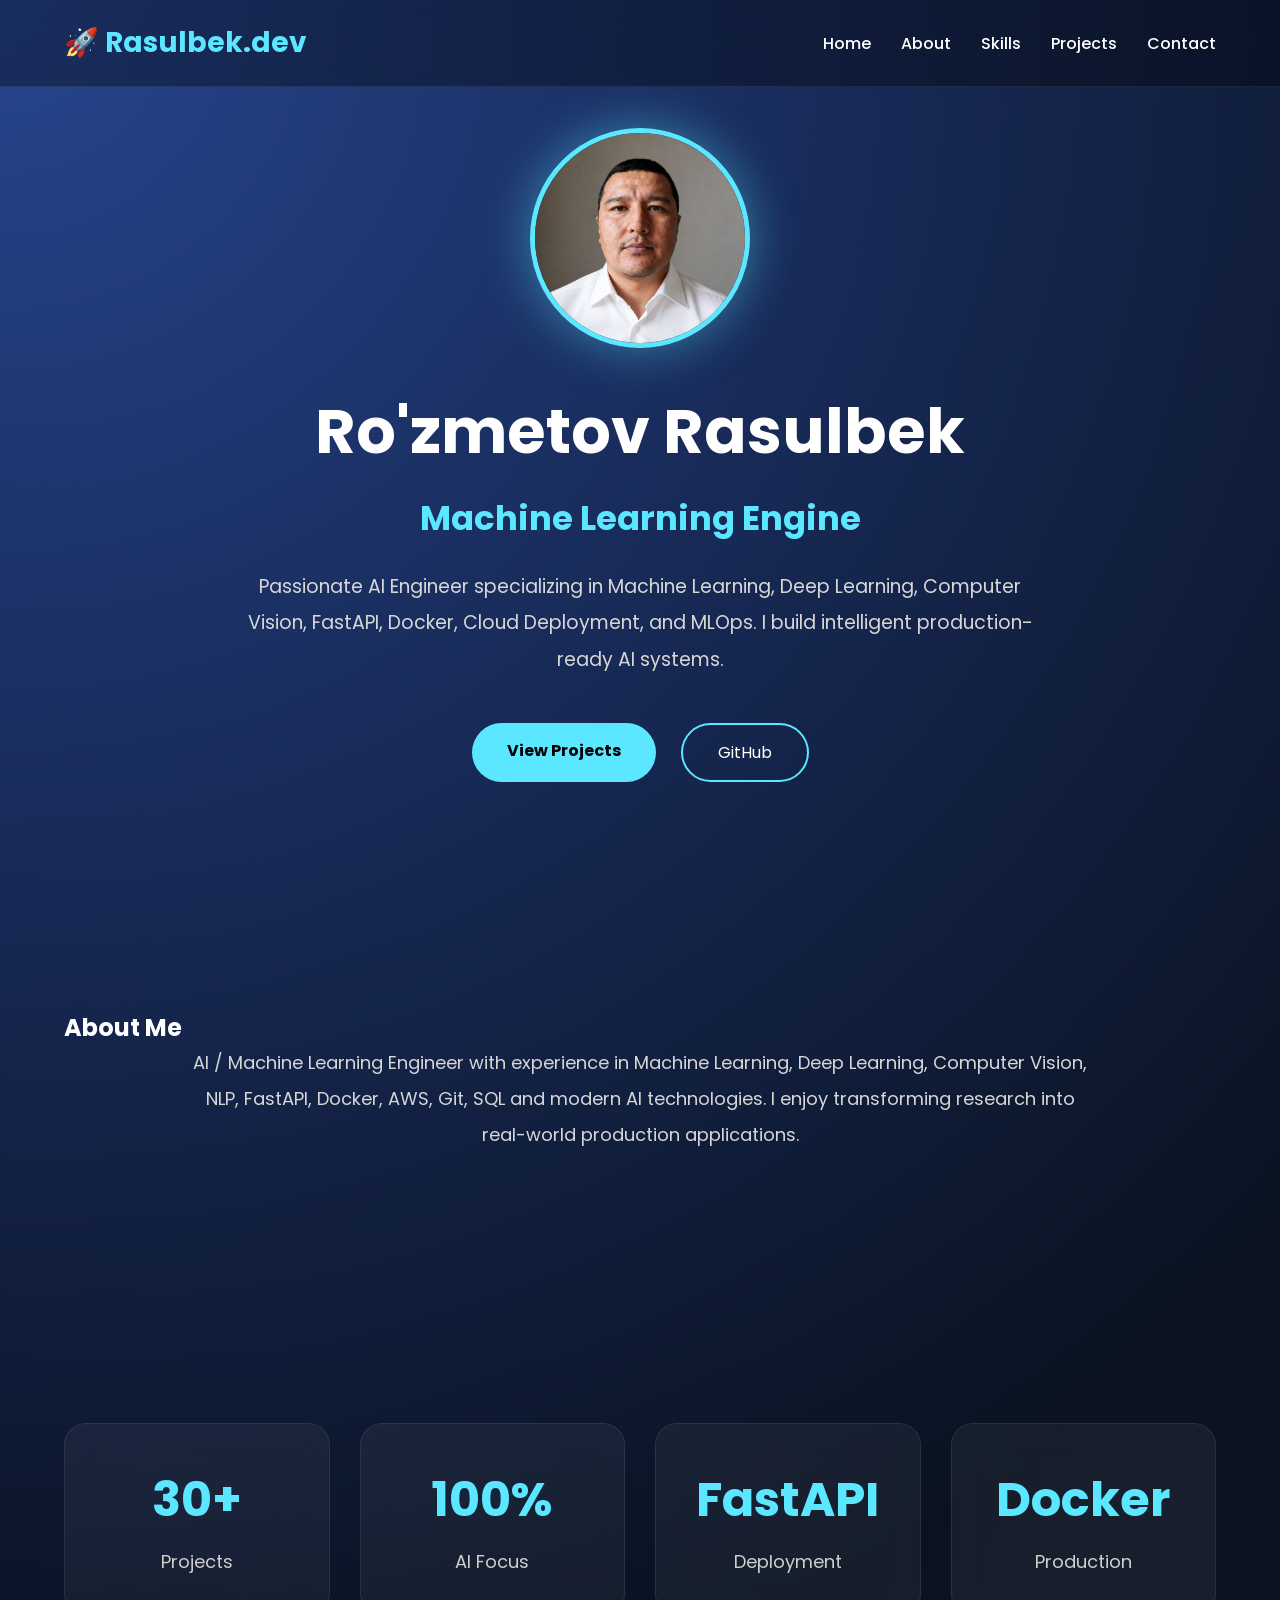
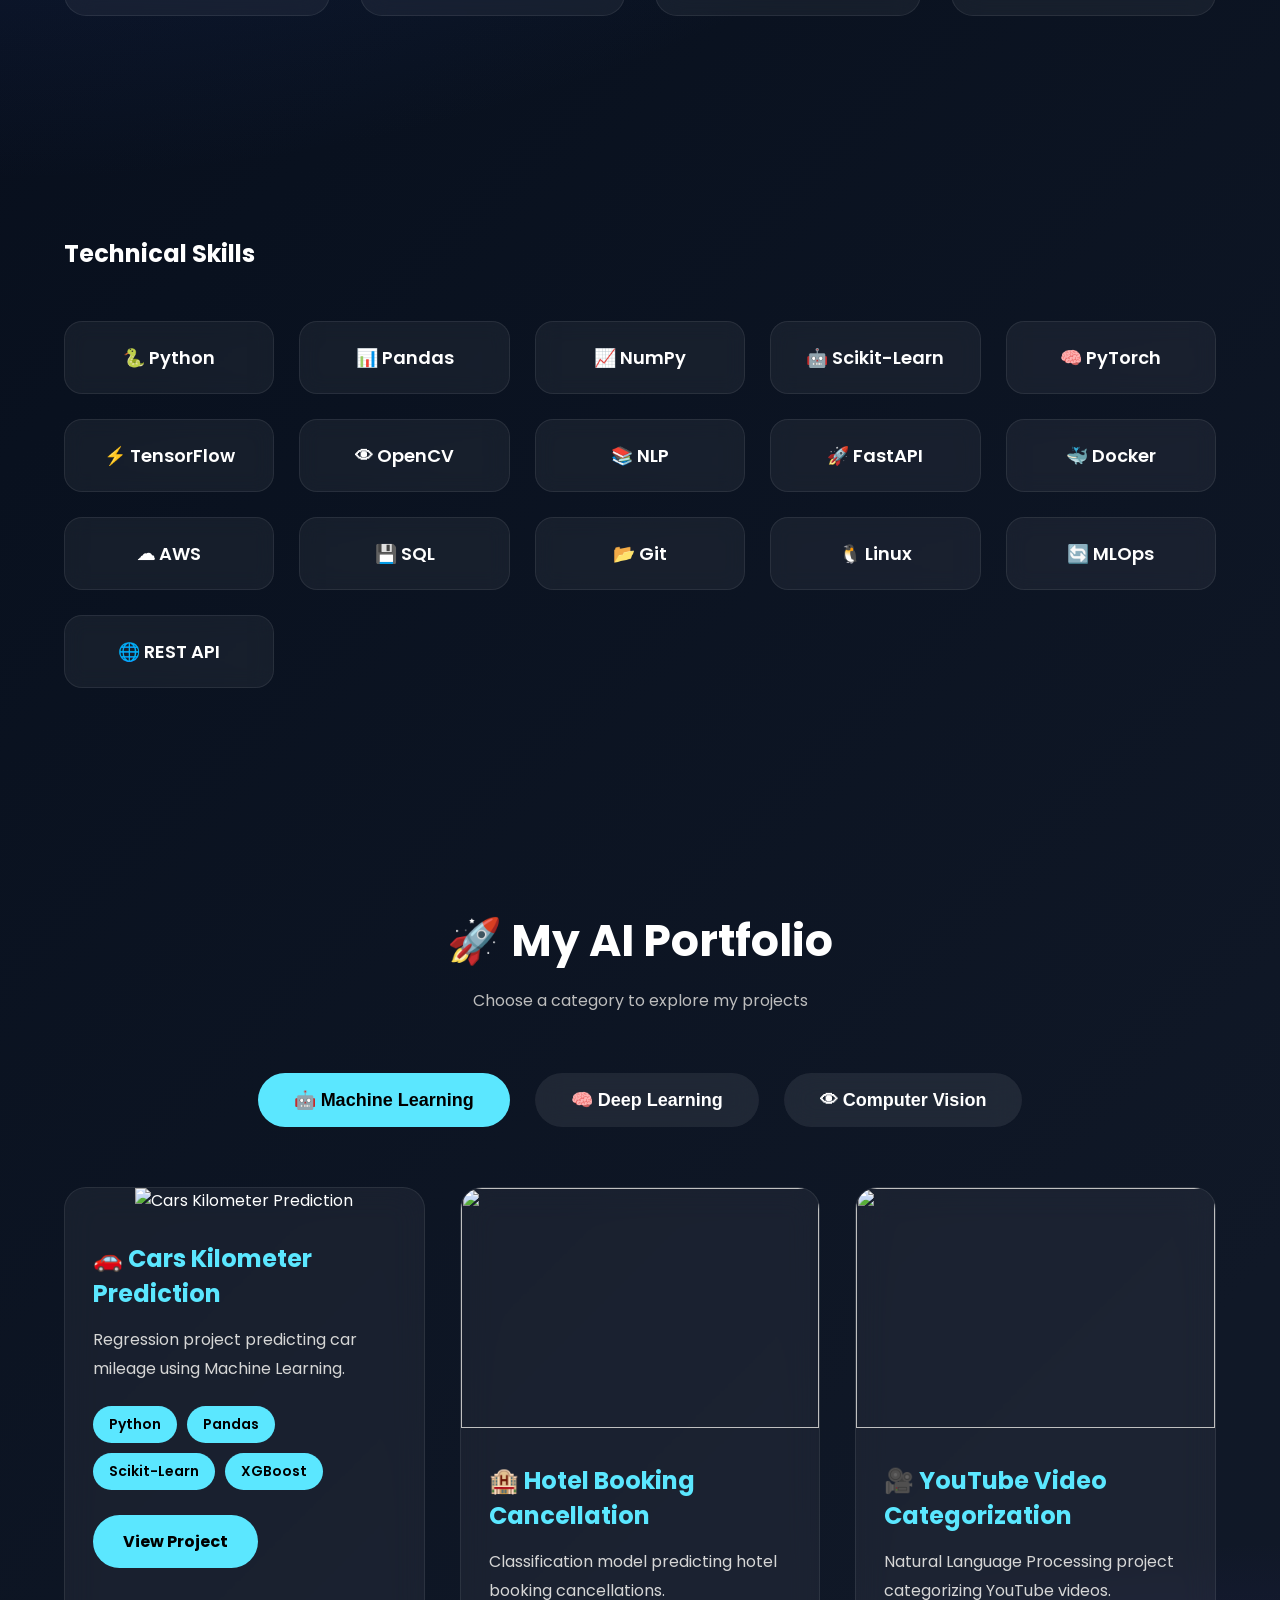
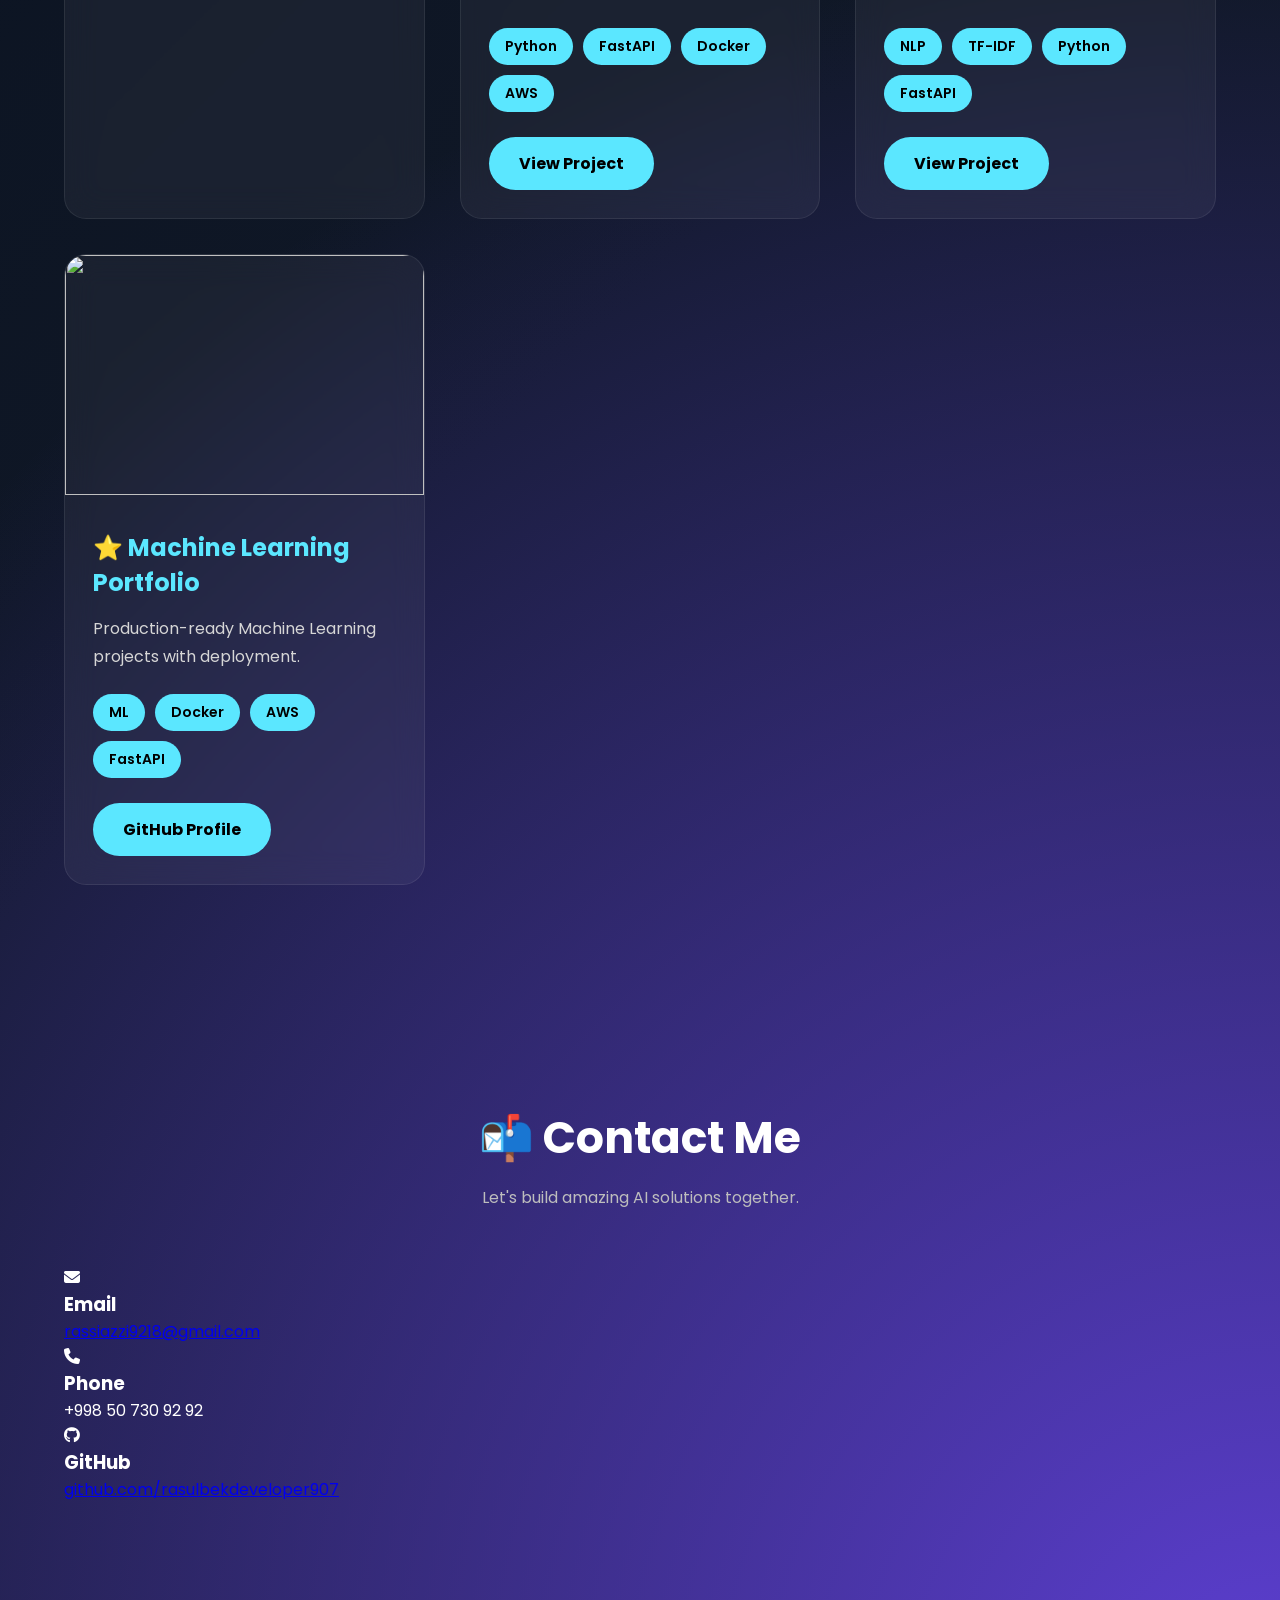
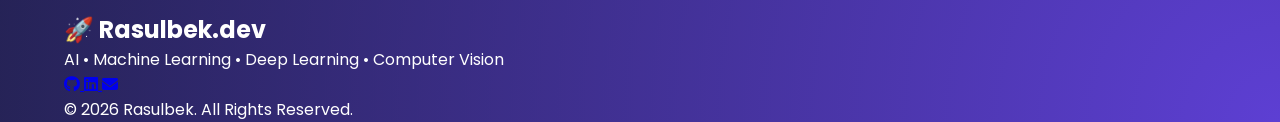
==== index.html @ 3312f729 "asdasd" ====
<!DOCTYPE html>
<html lang="en">

<head>

<meta charset="UTF-8">

<meta name="viewport"
content="width=device-width, initial-scale=1.0">

<title>Rasulbek | AI Engineer</title>

<link rel="stylesheet" href="style.css">

<link rel="preconnect"
href="https://fonts.googleapis.com">

<link rel="preconnect"
href="https://fonts.gstatic.com"
crossorigin>

<link href="https://fonts.googleapis.com/css2?family=Poppins:wght@300;400;500;600;700;800&display=swap"
rel="stylesheet">

<link rel="stylesheet"
href="https://cdnjs.cloudflare.com/ajax/libs/font-awesome/6.7.2/css/all.min.css">

</head>

<body>



<!-- ===========================
NAVBAR
=========================== -->

<header>

<div class="container nav-container">

<div class="logo">

🚀 Rasulbek.dev

</div>

<nav>

<a href="#home">Home</a>

<a href="#about">About</a>

<a href="#skills">Skills</a>

<a href="#projects">Projects</a>

<a href="#contact">Contact</a>

</nav>

</div>

</header>



<!-- ===========================
HERO
=========================== -->

<section id="home" class="hero">

<div class="container">

<img
src="assets/profile.jpg"
class="profile">

<h1>

Ro'zmetov Rasulbek

</h1>

<h2 class="typing">

Machine Learning Engineer

</h2>

<p class="hero-text">

Passionate AI Engineer specializing in

Machine Learning,

Deep Learning,

Computer Vision,

FastAPI,

Docker,

Cloud Deployment,

and MLOps.

I build intelligent production-ready AI systems.

</p>



<div class="hero-buttons">

<a
href="#projects"
class="btn">

View Projects

</a>

<a

target="_blank"

href="https://github.com/rasulbekdeveloper907"

class="btn-outline">

GitHub

</a>

</div>

</div>

</section>



<!-- ===========================
ABOUT
=========================== -->

<section
id="about">

<div class="container">

<h2>

About Me

</h2>

<p>

AI / Machine Learning Engineer with experience in
Machine Learning,
Deep Learning,
Computer Vision,
NLP,
FastAPI,
Docker,
AWS,
Git,
SQL
and modern AI technologies.

I enjoy transforming research into
real-world production applications.

</p>

</div>

</section>



<!-- ===========================
STATISTICS
=========================== -->

<section class="stats">

<div class="container stats-grid">

<div>

<h2>

30+

</h2>

<p>

Projects

</p>

</div>

<div>

<h2>

100%

</h2>

<p>

AI Focus

</p>

</div>

<div>

<h2>

FastAPI

</h2>

<p>

Deployment

</p>

</div>

<div>

<h2>

Docker

</h2>

<p>

Production

</p>

</div>

</div>

</section>



<!-- ===========================
SKILLS
=========================== -->

<section id="skills">

<div class="container">

<h2>

Technical Skills

</h2>

<div class="skills-grid">

<div>🐍 Python</div>

<div>📊 Pandas</div>

<div>📈 NumPy</div>

<div>🤖 Scikit-Learn</div>

<div>🧠 PyTorch</div>

<div>⚡ TensorFlow</div>

<div>👁 OpenCV</div>

<div>📚 NLP</div>

<div>🚀 FastAPI</div>

<div>🐳 Docker</div>

<div>☁ AWS</div>

<div>💾 SQL</div>

<div>📂 Git</div>

<div>🐧 Linux</div>

<div>🔄 MLOps</div>

<div>🌐 REST API</div>

</div>

</div>

</section>

<!-- ==========================================
PROJECTS
========================================== -->

<section id="projects">

<div class="container">

<h2 class="section-title">

🚀 My AI Portfolio

</h2>

<p class="section-subtitle">

Choose a category to explore my projects

</p>


<div class="project-tabs">

<button
class="tab-btn active"
onclick="showCategory('ml')">

🤖 Machine Learning

</button>


<button
class="tab-btn"
onclick="showCategory('dl')">

🧠 Deep Learning

</button>


<button
class="tab-btn"
onclick="showCategory('cv')">

👁 Computer Vision

</button>

</div>


<div id="ml" class="project-category active-category">

<div class="project-grid">

<div class="project-card">

<img
src="assets/cars_prediction.png"
alt="Cars Kilometer Prediction">

<div class="project-content">

<h3>

🚗 Cars Kilometer Prediction

</h3>

<p>

Regression project predicting car mileage
using Machine Learning.

</p>

<div class="stack">

<span>Python</span>

<span>Pandas</span>

<span>Scikit-Learn</span>

<span>XGBoost</span>

</div>

<a

target="_blank"

href="https://github.com/rasulbekdeveloper907/Cars-Kilometer-Prediction-"

class="project-btn">

View Project

</a>

</div>

</div>


<div class="project-card">

<img
src="assets/hotel_booking.png">

<div class="project-content">

<h3>

🏨 Hotel Booking Cancellation

</h3>

<p>

Classification model predicting hotel
booking cancellations.

</p>

<div class="stack">

<span>Python</span>

<span>FastAPI</span>

<span>Docker</span>

<span>AWS</span>

</div>

<a

target="_blank"

href="https://github.com/rasulbekdeveloper907/Hotel-Booking-Cancellation-Prediction"

class="project-btn">

View Project

</a>

</div>

</div>

<div class="project-card">

<img
src="assets/youtube_prediction.png">

<div class="project-content">

<h3>

🎥 YouTube Video Categorization

</h3>

<p>

Natural Language Processing project
categorizing YouTube videos.

</p>

<div class="stack">

<span>NLP</span>

<span>TF-IDF</span>

<span>Python</span>

<span>FastAPI</span>

</div>

<a

target="_blank"

href="https://github.com/rasulbekdeveloper907/Yo_Tu_VidCat_Pred"

class="project-btn">

View Project

</a>

</div>

</div>

<div class="project-card">

<img
src="assets/ml_portfolio.png">

<div class="project-content">

<h3>

⭐ Machine Learning Portfolio

</h3>

<p>

Production-ready Machine Learning
projects with deployment.

</p>

<div class="stack">

<span>ML</span>

<span>Docker</span>

<span>AWS</span>

<span>FastAPI</span>

</div>

<a

target="_blank"

href="https://github.com/rasulbekdeveloper907"

class="project-btn">

GitHub Profile

</a>

</div>

</div>

</div>

</div>


<!-- ==========================================
DEEP LEARNING
========================================== -->

<div id="dl" class="project-category">

<div class="project-grid">

<div class="project-card">

<img
src="assets/dl_video.png"
alt="DL Video">

<div class="project-content">

<h3>

🎬 Deep Learning Video Project

</h3>

<p>

Video classification and understanding
using Deep Learning.

</p>

<div class="stack">

<span>Python</span>

<span>PyTorch</span>

<span>OpenCV</span>

<span>CNN</span>

</div>

<a

target="_blank"

href="https://github.com/rasulbekdeveloper907/DL_Video_Project"

class="project-btn">

View Project

</a>

</div>

</div>



<div class="project-card">

<img
src="assets/dl_image.png"
alt="DL Image">

<div class="project-content">

<h3>

🖼️ Deep Learning Image Project

</h3>

<p>

Image Classification using CNN,
Transfer Learning and PyTorch.

</p>

<div class="stack">

<span>TensorFlow</span>

<span>PyTorch</span>

<span>CNN</span>

<span>Transfer Learning</span>

</div>

<a

target="_blank"

href="https://github.com/rasulbekdeveloper907/DL_Image_Project"

class="project-btn">

View Project

</a>

</div>

</div>

</div>

</div>


<!-- ==========================================
COMPUTER VISION
========================================== -->

<div id="cv" class="project-category">

<div class="project-grid">


<div class="project-card">

<img
src="assets/semantic_segmentation.png">

<div class="project-content">

<h3>

🧩 Semantic Segmentation

</h3>

<p>

Semantic segmentation using
PyTorch and UNet.

</p>

<div class="stack">

<span>PyTorch</span>

<span>UNet</span>

<span>OpenCV</span>

</div>

<a

target="_blank"

href="https://github.com/rasulbekdeveloper907/CV_Semantic_Segmentation"

class="project-btn">

View Project

</a>

</div>

</div>

<div class="project-card">

<img
src="assets/receipt_ocr.png">

<div class="project-content">

<h3>

🧾 Receipt OCR

</h3>

<p>

OCR project for receipt
information extraction.

</p>

<div class="stack">

<span>OCR</span>

<span>OpenCV</span>

<span>EasyOCR</span>

</div>

<a

target="_blank"

href="https://github.com/rasulbekdeveloper907/Receipt_OCR_Project"

class="project-btn">

View Project

</a>

</div>

</div>

<div class="project-card">

<img
src="assets/ship_truck.png">

<div class="project-content">

<h3>

🚢 Ship & Truck Detection

</h3>

<p>

YOLO based object detection
project.

</p>

<div class="stack">

<span>YOLO</span>

<span>PyTorch</span>

<span>OpenCV</span>

</div>

<a

target="_blank"

href="https://github.com/rasulbekdeveloper907/Ship_Truck_Computer_Vision_Project"

class="project-btn">

View Project

</a>

</div>

</div>


<div class="project-card">

<img
src="assets/cv_segmentation.png">

<div class="project-content">

<h3>

🎯 CV Segmentation Project

</h3>

<p>

Pixel-level image segmentation
using Deep Learning.

</p>

<div class="stack">

<span>Segmentation</span>

<span>PyTorch</span>

<span>OpenCV</span>

</div>

<a

target="_blank"

href="https://github.com/rasulbekdeveloper907/CV_Segmentation_Project"

class="project-btn">

View Project

</a>

</div>

</div>

</div>

</div>

</div>

</section>


<!-- ==========================================
CONTACT
========================================== -->

<section id="contact">

<div class="container">

<h2 class="section-title">

📬 Contact Me

</h2>

<p class="section-subtitle">

Let's build amazing AI solutions together.

</p>

<div class="contact-grid">

<div class="contact-card">

<i class="fa-solid fa-envelope"></i>

<h3>Email</h3>

<p>

<a href="mailto:rassiazzi9218@gmail.com">

rassiazzi9218@gmail.com

</a>

</p>

</div>

<div class="contact-card">

<i class="fa-solid fa-phone"></i>

<h3>Phone</h3>

<p>

+998 50 730 92 92

</p>

</div>

<div class="contact-card">

<i class="fa-brands fa-github"></i>

<h3>GitHub</h3>

<p>

<a
target="_blank"
href="https://github.com/rasulbekdeveloper907">

github.com/rasulbekdeveloper907

</a>

</p>

</div>

</div>

</div>

</section>



<!-- ==========================================
FOOTER
========================================== -->

<footer>

<div class="container">

<h2>

🚀 Rasulbek.dev

</h2>

<p>

AI • Machine Learning • Deep Learning • Computer Vision

</p>

<div class="footer-social">

<a

target="_blank"

href="https://github.com/rasulbekdeveloper907">

<i class="fab fa-github"></i>

</a>

<a href="#">

<i class="fab fa-linkedin"></i>

</a>

<a href="mailto:rassiazzi9218@gmail.com">

<i class="fa-solid fa-envelope"></i>

</a>

</div>

<p class="copyright">

© 2026 Rasulbek.
All Rights Reserved.

</p>

</div>

</footer>

<script src="script.js"></script>

</body>

</html>
---- style.css ----
/* =======================================================
   AI PORTFOLIO 2026
   Author : Rasulbek
======================================================= */

*{
    margin:0;
    padding:0;
    box-sizing:border-box;
}

html{

    scroll-behavior:smooth;

}

body{

    font-family:'Poppins',sans-serif;

    color:white;

    overflow-x:hidden;

    background:

    radial-gradient(circle at top left,#274690 0%,transparent 35%),

    radial-gradient(circle at bottom right,#5d3fd3 0%,transparent 35%),

    linear-gradient(
    135deg,
    #050816,
    #09111f,
    #101827,
    #111827);

}


.container{

    width:90%;

    max-width:1250px;

    margin:auto;

}

header{

    position:fixed;

    width:100%;

    top:0;

    left:0;

    backdrop-filter:blur(18px);

    background:rgba(15,20,40,.55);

    border-bottom:1px solid rgba(255,255,255,.08);

    z-index:999;

}

.nav-container{

    display:flex;

    justify-content:space-between;

    align-items:center;

    padding:22px 0;

}

.logo{

    font-size:28px;

    font-weight:700;

    color:#5be7ff;

}

nav{

    display:flex;

    gap:30px;

}

nav a{

    color:white;

    text-decoration:none;

    font-weight:500;

    transition:.3s;

}


nav a:hover{

    color:#5be7ff;

}


.hero{

    min-height:100vh;

    display:flex;

    align-items:center;

    justify-content:center;

    text-align:center;

    padding-top:120px;

}

.hero-content{

    max-width:900px;

}

.profile{

    width:220px;

    height:220px;

    object-fit:cover;

    border-radius:50%;

    border:5px solid #5be7ff;

    box-shadow:

    0 0 50px rgba(91,231,255,.45);

    margin-bottom:30px;

}

.hero h1{

    font-size:62px;

    margin-bottom:15px;

}

.hero h2{

    color:#5be7ff;

    font-size:34px;

    margin-bottom:25px;

}

.hero-text{

    max-width:820px;

    margin:auto;

    line-height:1.9;

    color:#d6d6d6;

    font-size:19px;

}


.hero-buttons{

    margin-top:45px;

    display:flex;

    justify-content:center;

    gap:25px;

}


.btn{

    padding:15px 35px;

    border-radius:50px;

    background:#5be7ff;

    color:#000;

    font-weight:700;

    text-decoration:none;

    transition:.3s;

}

.btn:hover{

    transform:translateY(-4px);

    box-shadow:0 0 30px #5be7ff;

}

.btn-outline{

    padding:15px 35px;

    border-radius:50px;

    border:2px solid #5be7ff;

    color:white;

    text-decoration:none;

    transition:.3s;

}

.btn-outline:hover{

    background:#5be7ff;

    color:#000;

}


section{

    padding:110px 0;

}
h2.section-title{

    text-align:center;

    font-size:44px;

    margin-bottom:15px;

}

.section-subtitle{

    text-align:center;

    color:#bdbdbd;

    margin-bottom:55px;

}
#about p{

    max-width:900px;

    margin:auto;

    text-align:center;

    line-height:2;

    color:#d6d6d6;

    font-size:18px;

}


/* ===========================================
STATS
=========================================== */

.stats-grid{

display:grid;

grid-template-columns:repeat(4,1fr);

gap:30px;

margin-top:50px;

}

.stats-grid div{

background:rgba(255,255,255,.05);

backdrop-filter:blur(15px);

border:1px solid rgba(255,255,255,.08);

border-radius:22px;

padding:40px;

text-align:center;

transition:.4s;

}

.stats-grid div:hover{

transform:translateY(-10px);

box-shadow:0 0 35px rgba(91,231,255,.35);

}

.stats-grid h2{

font-size:48px;

color:#5be7ff;

margin-bottom:12px;

}

.stats-grid p{

color:#cfcfcf;

font-size:18px;

}


/* ===========================================
SKILLS
=========================================== */

.skills-grid{

display:grid;

grid-template-columns:repeat(auto-fit,minmax(180px,1fr));

gap:25px;

margin-top:50px;

}

.skills-grid div{

padding:22px;

text-align:center;

background:rgba(255,255,255,.05);

border:1px solid rgba(255,255,255,.08);

border-radius:18px;

font-size:18px;

font-weight:600;

transition:.35s;

backdrop-filter:blur(10px);

}

.skills-grid div:hover{

transform:translateY(-8px);

background:#5be7ff;

color:#000;

box-shadow:0 0 30px rgba(91,231,255,.45);

}

/* ===========================================
PROJECTS
=========================================== */

#projects{

text-align:center;

}

.project-tabs{

display:flex;

justify-content:center;

gap:25px;

margin:60px 0;

flex-wrap:wrap;

}

.tab-btn{

padding:16px 36px;

border:none;

border-radius:50px;

background:rgba(255,255,255,.08);

color:white;

font-size:18px;

font-weight:600;

cursor:pointer;

transition:.35s;

backdrop-filter:blur(15px);

}


.tab-btn:hover{

background:#5be7ff;

color:#000;

transform:translateY(-4px);

}

.tab-btn.active{

background:#5be7ff;

color:#000;

}

.project-category{

display:none;

animation:fade .5s ease;

}

.active-category{

display:block;

}


.project-grid{

display:grid;

grid-template-columns:repeat(auto-fit,minmax(330px,1fr));

gap:35px;

margin-top:50px;

}

.project-card{

background:rgba(255,255,255,.05);

border-radius:22px;

overflow:hidden;

border:1px solid rgba(255,255,255,.08);

backdrop-filter:blur(16px);

transition:.4s;

}

.project-card:hover{

transform:translateY(-12px);

box-shadow:0 0 45px rgba(91,231,255,.35);

}

.project-card img{

width:100%;

height:240px;

object-fit:cover;

}

.project-content{

padding:28px;

text-align:left;

}


.project-content h3{

margin-bottom:15px;

font-size:24px;

color:#5be7ff;

}

.project-content p{

line-height:1.8;

color:#d6d6d6;

margin-bottom:22px;

}

.stack{

display:flex;

flex-wrap:wrap;

gap:10px;

margin-bottom:25px;

}

.stack span{

padding:8px 16px;

background:#5be7ff;

border-radius:25px;

color:#000;

font-size:14px;

font-weight:600;

}

.project-btn{

display:inline-block;

padding:14px 30px;

background:#5be7ff;

border-radius:50px;

text-decoration:none;

font-weight:700;

color:#000;

transition:.3s;

}

.project-btn:hover{

transform:scale(1.05);

box-shadow:0 0 25px rgba(91,231,255,.45);

}
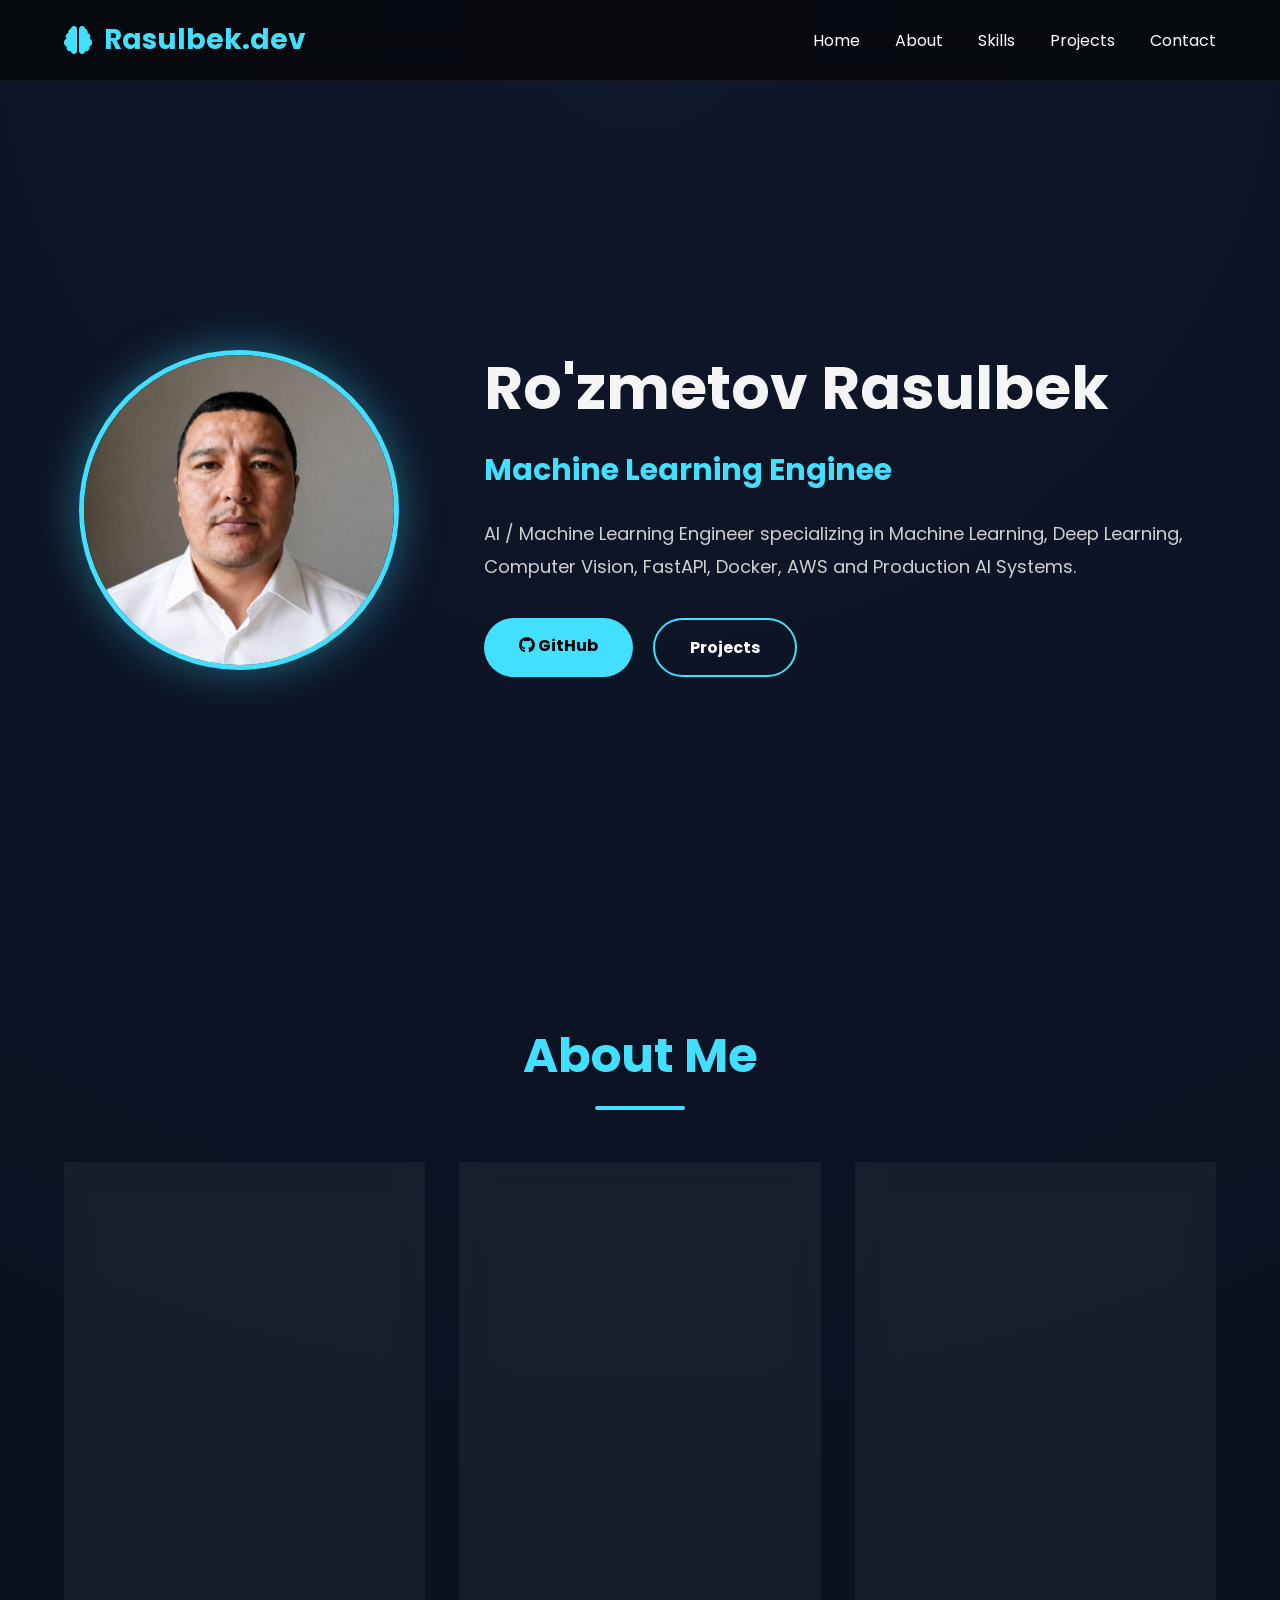
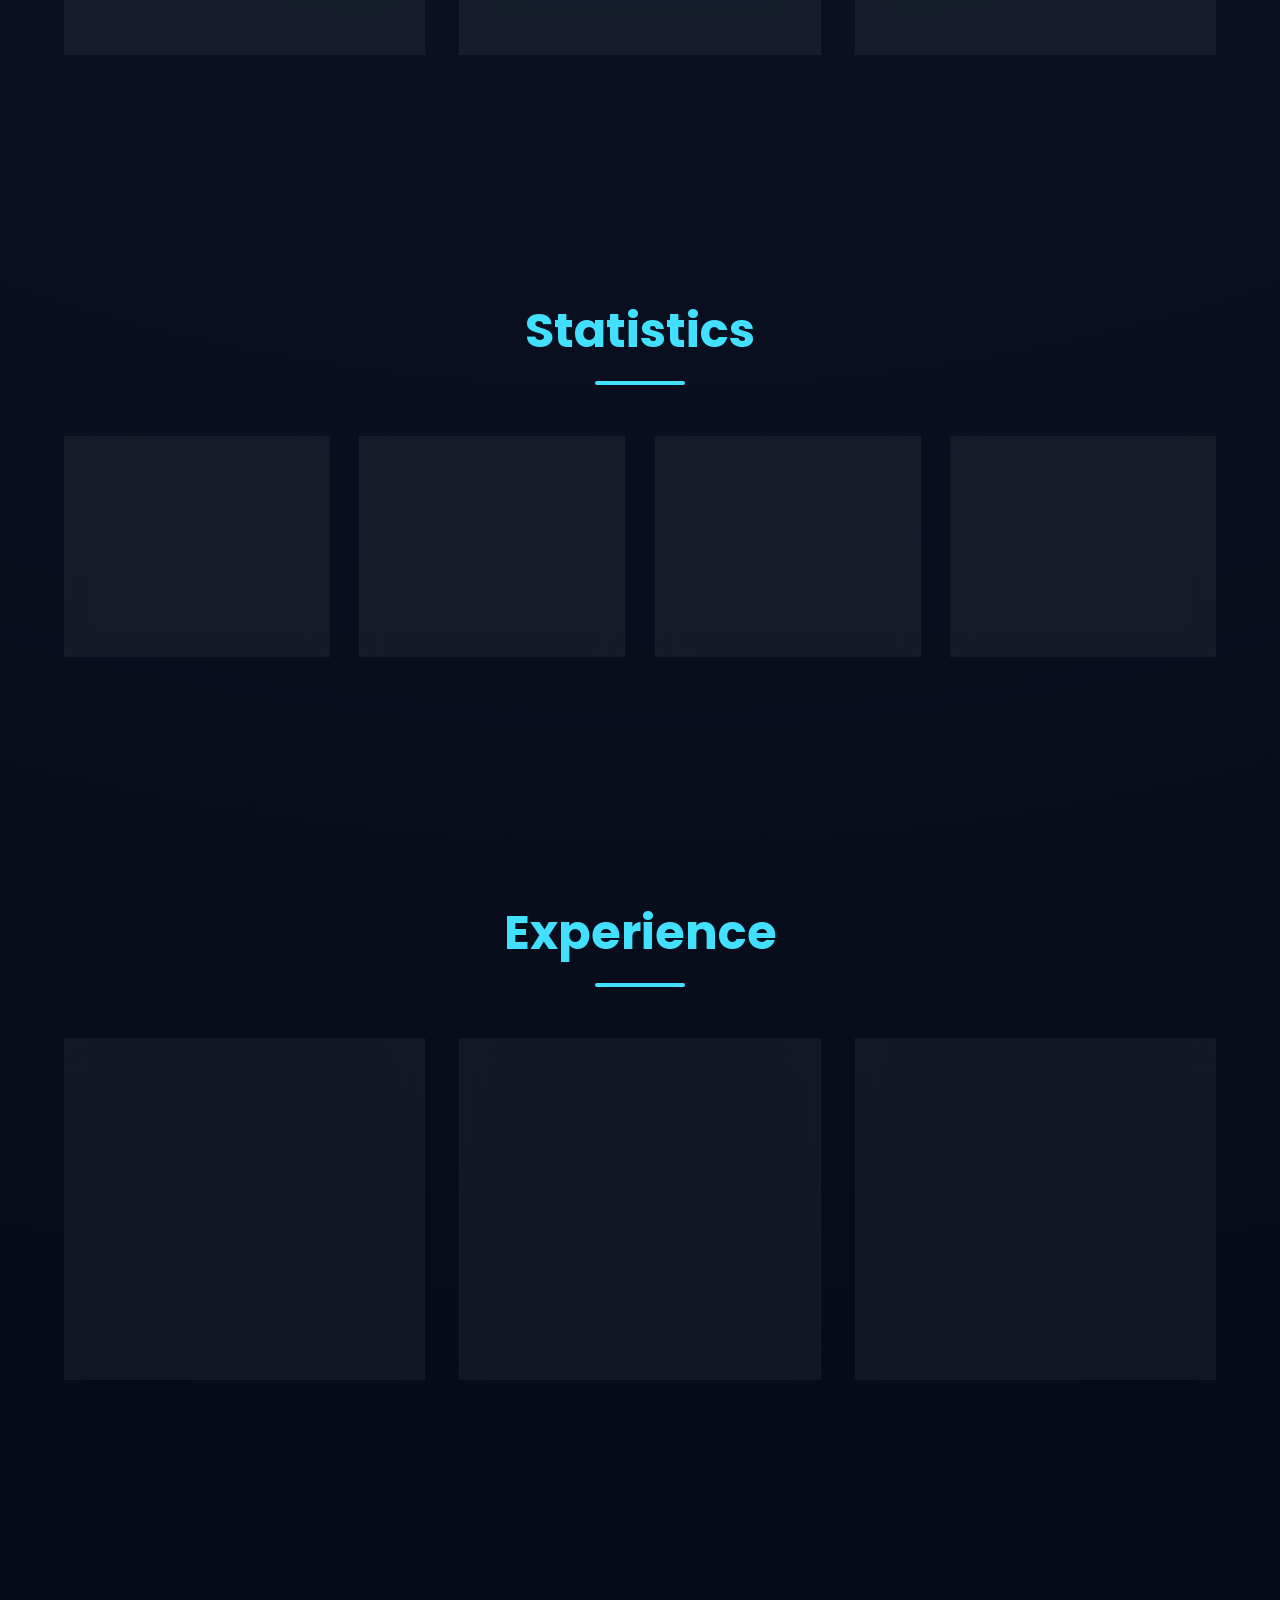
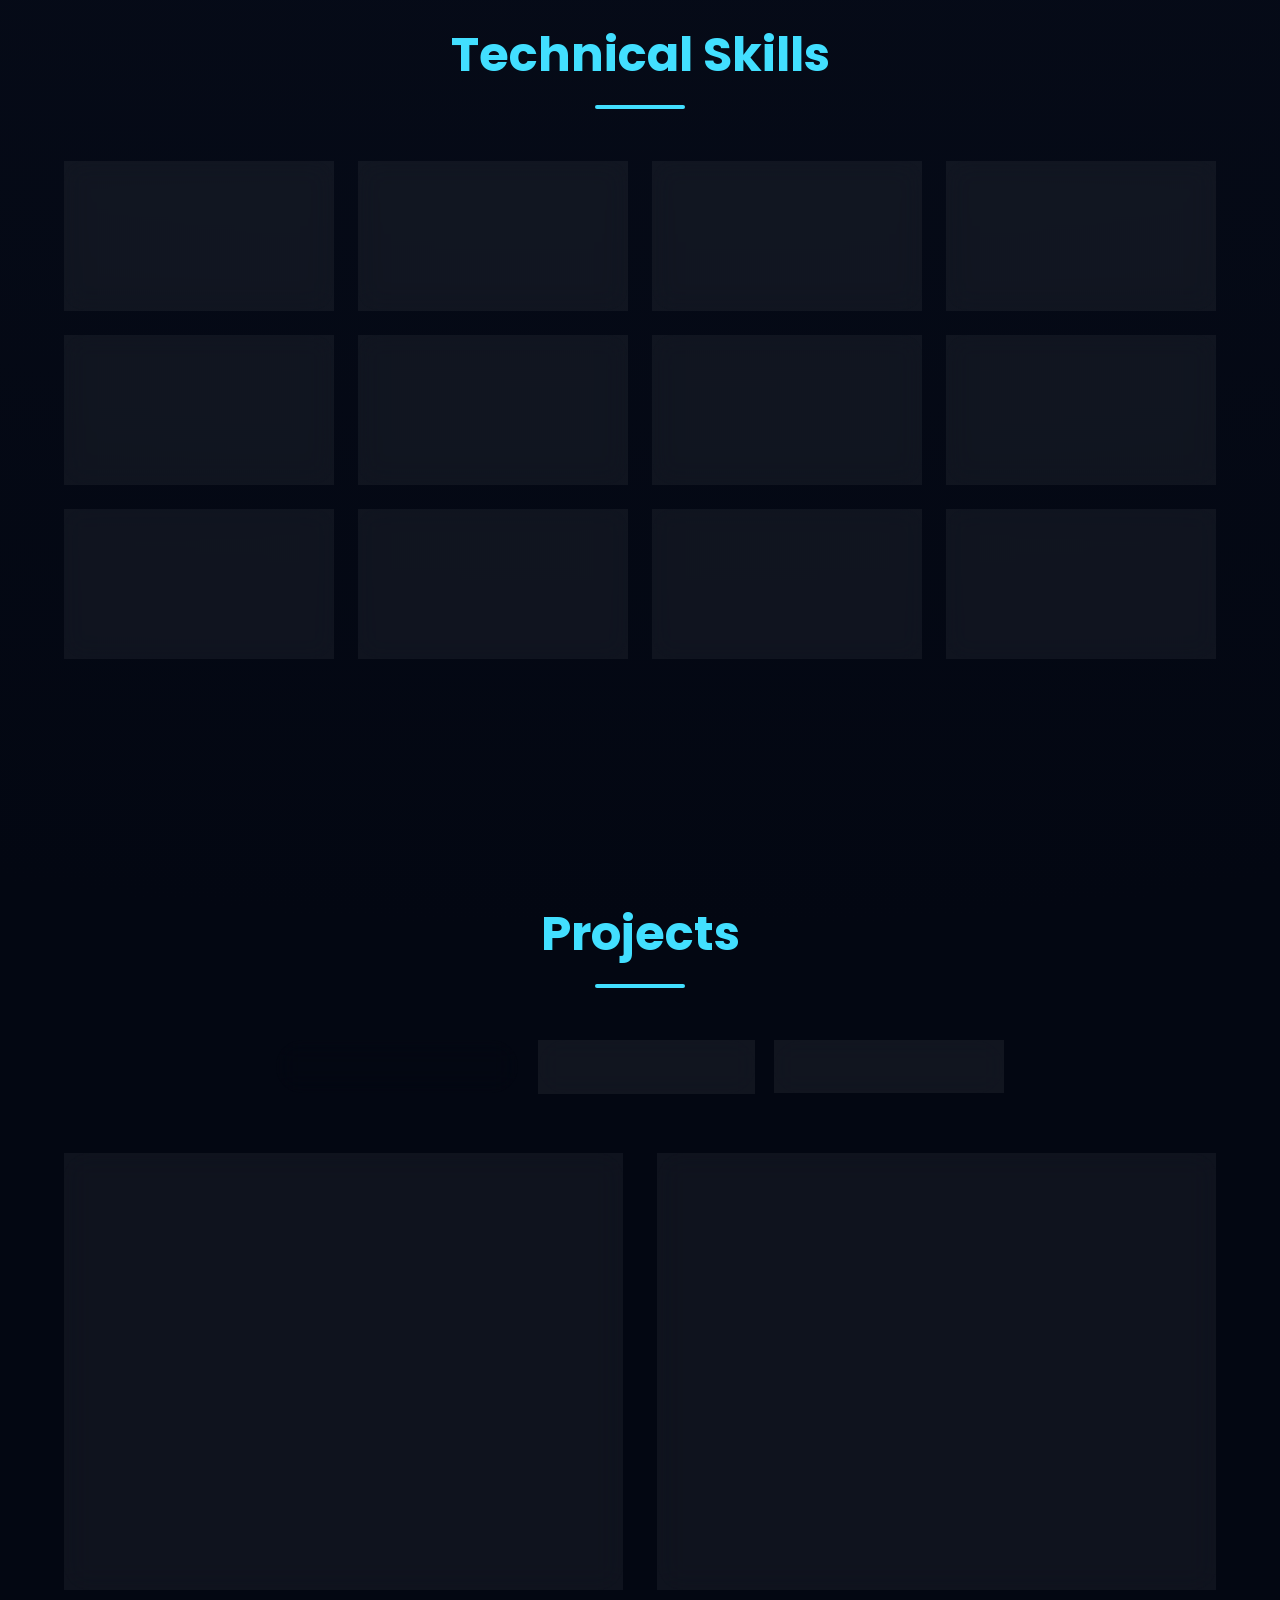
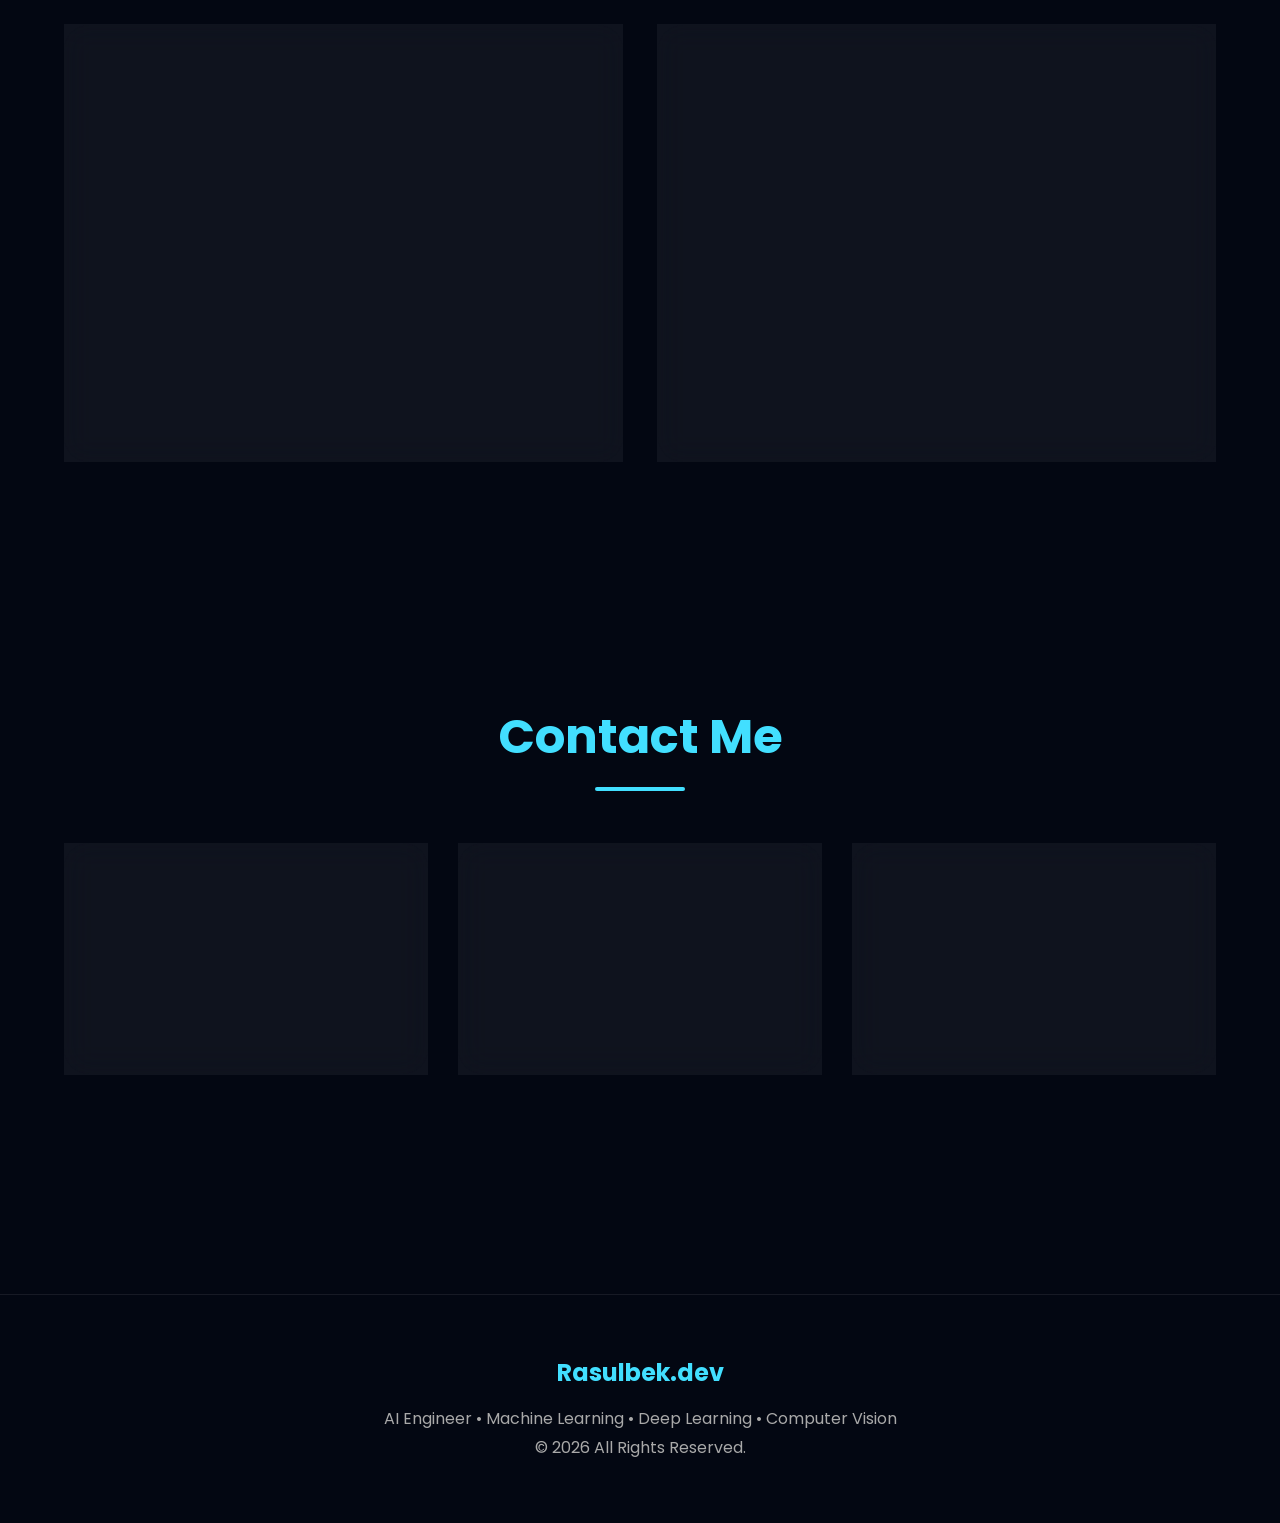
==== commit 82ed907c: "asdasda" ====
--- a/index.html
+++ b/index.html
@@ -3,79 +3,92 @@
 
 <head>
 
-<meta charset="UTF-8">
-
-<meta name="viewport"
-content="width=device-width, initial-scale=1.0">
-
-<title>Rasulbek | AI Engineer</title>
-
-<link rel="stylesheet" href="style.css">
-
-<link rel="preconnect"
-href="https://fonts.googleapis.com">
-
-<link rel="preconnect"
-href="https://fonts.gstatic.com"
-crossorigin>
-
-<link href="https://fonts.googleapis.com/css2?family=Poppins:wght@300;400;500;600;700;800&display=swap"
-rel="stylesheet">
-
-<link rel="stylesheet"
-href="https://cdnjs.cloudflare.com/ajax/libs/font-awesome/6.7.2/css/all.min.css">
+    <meta charset="UTF-8">
+
+    <meta name="viewport"
+          content="width=device-width, initial-scale=1.0">
+
+    <meta name="description"
+          content="Professional AI & Machine Learning Engineer Portfolio">
+
+    <meta name="keywords"
+          content="Machine Learning, Deep Learning, Computer Vision, AI Engineer, Python">
+
+    <meta name="author"
+          content="Ro'zmetov Rasulbek">
+
+    <title>Rasulbek | AI Engineer</title>
+
+    <link rel="stylesheet"
+          href="style.css">
+
+    <!-- Google Font -->
+
+    <link rel="preconnect"
+          href="https://fonts.googleapis.com">
+
+    <link rel="preconnect"
+          href="https://fonts.gstatic.com"
+          crossorigin>
+
+    <link href="https://fonts.googleapis.com/css2?family=Poppins:wght@300;400;500;600;700;800&display=swap"
+          rel="stylesheet">
+
+    <!-- Font Awesome -->
+
+    <link rel="stylesheet"
+          href="https://cdnjs.cloudflare.com/ajax/libs/font-awesome/6.7.2/css/all.min.css">
 
 </head>
 
 <body>
 
 
-
-<!-- ===========================
-NAVBAR
-=========================== -->
-
 <header>
 
-<div class="container nav-container">
-
-<div class="logo">
-
-🚀 Rasulbek.dev
-
-</div>
-
-<nav>
-
-<a href="#home">Home</a>
-
-<a href="#about">About</a>
-
-<a href="#skills">Skills</a>
-
-<a href="#projects">Projects</a>
-
-<a href="#contact">Contact</a>
-
-</nav>
-
-</div>
+    <div class="container nav-container">
+
+        <div class="logo">
+
+            <i class="fa-solid fa-brain"></i>
+
+            Rasulbek.dev
+
+        </div>
+
+        <nav>
+
+            <a href="#home">Home</a>
+
+            <a href="#about">About</a>
+
+            <a href="#skills">Skills</a>
+
+            <a href="#projects">Projects</a>
+
+            <a href="#contact">Contact</a>
+
+        </nav>
+
+    </div>
 
 </header>
 
-
-
-<!-- ===========================
-HERO
-=========================== -->
-
-<section id="home" class="hero">
+<section id="home"
+         class="hero">
 
 <div class="container">
 
-<img
-src="assets/profile.jpg"
-class="profile">
+<div class="hero-content">
+
+<div class="hero-image">
+
+<img src="assets/profile.jpg"
+     alt="Rasulbek">
+
+</div>
+
+<div class="hero-text">
 
 <h1>
 
@@ -89,252 +102,310 @@
 
 </h2>
 
-<p class="hero-text">
-
-Passionate AI Engineer specializing in
-
-Machine Learning,
-
-Deep Learning,
-
-Computer Vision,
-
-FastAPI,
-
-Docker,
-
-Cloud Deployment,
-
-and MLOps.
-
-I build intelligent production-ready AI systems.
-
-</p>
-
-
-
-<div class="hero-buttons">
-
-<a
-href="#projects"
-class="btn">
-
-View Projects
-
-</a>
-
-<a
-
-target="_blank"
-
-href="https://github.com/rasulbekdeveloper907"
-
-class="btn-outline">
-
-GitHub
-
-</a>
-
-</div>
-
-</div>
-
-</section>
-
-
-
-<!-- ===========================
-ABOUT
-=========================== -->
-
-<section
-id="about">
-
-<div class="container">
-
-<h2>
-
-About Me
-
-</h2>
-
-<p>
-
-AI / Machine Learning Engineer with experience in
+<p>
+
+AI / Machine Learning Engineer specializing in
 Machine Learning,
 Deep Learning,
 Computer Vision,
-NLP,
 FastAPI,
 Docker,
-AWS,
-Git,
-SQL
-and modern AI technologies.
-
-I enjoy transforming research into
-real-world production applications.
-
-</p>
+AWS and Production AI Systems.
+
+</p>
+
+<div class="hero-buttons">
+
+<a href="https://github.com/rasulbekdeveloper907"
+   target="_blank"
+   class="btn">
+
+<i class="fa-brands fa-github"></i>
+
+GitHub
+
+</a>
+
+<a href="#projects"
+   class="btn btn-outline">
+
+Projects
+
+</a>
+
+</div>
+
+</div>
+
+</div>
 
 </div>
 
 </section>
 
-
-
-<!-- ===========================
+<!-- ===========================================
+ABOUT
+=========================================== -->
+
+<section id="about" class="section">
+
+    <div class="container">
+
+        <h2 class="section-title">
+
+            About Me
+
+        </h2>
+
+        <div class="about-grid">
+
+            <div class="about-card">
+
+                <i class="fa-solid fa-user-graduate about-icon"></i>
+
+                <h3>Who I Am</h3>
+
+                <p>
+
+                    I am an AI & Machine Learning Engineer passionate about
+                    building intelligent systems that solve real-world problems.
+                    My primary interests include Machine Learning, Deep Learning,
+                    Computer Vision, NLP, MLOps, and deploying scalable AI
+                    applications using FastAPI and Docker.
+
+                </p>
+
+            </div>
+
+            <div class="about-card">
+
+                <i class="fa-solid fa-laptop-code about-icon"></i>
+
+                <h3>What I Do</h3>
+
+                <p>
+
+                    I develop end-to-end AI solutions—from data preprocessing
+                    and model training to deployment using FastAPI, Docker,
+                    GitHub, and cloud platforms. I enjoy creating production-ready
+                    machine learning systems.
+
+                </p>
+
+            </div>
+
+            <div class="about-card">
+
+                <i class="fa-solid fa-bullseye about-icon"></i>
+
+                <h3>Career Goal</h3>
+
+                <p>
+
+                    My goal is to become a world-class AI Engineer,
+                    contributing to innovative Machine Learning,
+                    Deep Learning, and Computer Vision projects
+                    that have real-world impact.
+
+                </p>
+
+            </div>
+
+        </div>
+
+    </div>
+
+</section>
+
+
+<!-- ===========================================
 STATISTICS
-=========================== -->
-
-<section class="stats">
-
-<div class="container stats-grid">
-
-<div>
-
-<h2>
-
-30+
+=========================================== -->
+
+<section class="section">
+
+    <div class="container">
+
+        <h2 class="section-title">
+
+            Statistics
+
+        </h2>
+
+        <div class="stats-grid">
+
+            <div>
+
+                <h2>10+</h2>
+
+                <p>AI Projects</p>
+
+            </div>
+
+            <div>
+
+                <h2>6+</h2>
+
+                <p>Machine Learning Models</p>
+
+            </div>
+
+            <div>
+
+                <h2>4+</h2>
+
+                <p>Computer Vision Projects</p>
+
+            </div>
+
+            <div>
+
+                <h2>100%</h2>
+
+                <p>Passion for AI</p>
+
+            </div>
+
+        </div>
+
+    </div>
+
+</section>
+
+
+<!-- ===========================================
+EXPERIENCE
+=========================================== -->
+
+<section class="section">
+
+    <div class="container">
+
+        <h2 class="section-title">
+
+            Experience
+
+        </h2>
+
+        <div class="about-grid">
+
+            <div class="about-card">
+
+                <i class="fa-solid fa-robot about-icon"></i>
+
+                <h3>Machine Learning</h3>
+
+                <p>
+
+                    Building regression, classification,
+                    clustering and recommendation systems
+                    using Scikit-Learn, XGBoost,
+                    LightGBM and CatBoost.
+
+                </p>
+
+            </div>
+
+            <div class="about-card">
+
+                <i class="fa-solid fa-brain about-icon"></i>
+
+                <h3>Deep Learning</h3>
+
+                <p>
+
+                    CNN, Transfer Learning,
+                    PyTorch, TensorFlow,
+                    Image Classification,
+                    Video Processing.
+
+                </p>
+
+            </div>
+
+            <div class="about-card">
+
+                <i class="fa-solid fa-eye about-icon"></i>
+
+                <h3>Computer Vision</h3>
+
+                <p>
+
+                    Semantic Segmentation,
+                    Object Detection,
+                    OCR,
+                    OpenCV,
+                    YOLO,
+                    Image Processing.
+
+                </p>
+
+            </div>
+
+        </div>
+
+    </div>
+
+</section>
+
+<!-- ===========================================
+SKILLS
+=========================================== -->
+
+<section id="skills" class="section">
+
+    <div class="container">
+
+        <h2 class="section-title">
+            Technical Skills
+        </h2>
+
+        <div class="skills-grid">
+
+            <div><i class="fa-brands fa-python"></i><span>Python</span></div>
+
+            <div><i class="fa-solid fa-database"></i><span>SQL</span></div>
+
+            <div><i class="fa-solid fa-chart-line"></i><span>Scikit-Learn</span></div>
+
+            <div><i class="fa-solid fa-brain"></i><span>TensorFlow</span></div>
+
+            <div><i class="fa-solid fa-microchip"></i><span>PyTorch</span></div>
+
+            <div><i class="fa-solid fa-camera"></i><span>OpenCV</span></div>
+
+            <div><i class="fa-solid fa-bolt"></i><span>FastAPI</span></div>
+
+            <div><i class="fa-brands fa-docker"></i><span>Docker</span></div>
+
+            <div><i class="fa-brands fa-git-alt"></i><span>Git</span></div>
+
+            <div><i class="fa-brands fa-github"></i><span>GitHub</span></div>
+
+            <div><i class="fa-brands fa-aws"></i><span>AWS</span></div>
+
+            <div><i class="fa-solid fa-code"></i><span>MLOps</span></div>
+
+        </div>
+
+    </div>
+
+</section>
+
+
+<!-- ===========================================
+PROJECTS
+=========================================== -->
+
+<section id="projects" class="section">
+
+<div class="container">
+
+<h2 class="section-title">
+
+Projects
 
 </h2>
-
-<p>
-
-Projects
-
-</p>
-
-</div>
-
-<div>
-
-<h2>
-
-100%
-
-</h2>
-
-<p>
-
-AI Focus
-
-</p>
-
-</div>
-
-<div>
-
-<h2>
-
-FastAPI
-
-</h2>
-
-<p>
-
-Deployment
-
-</p>
-
-</div>
-
-<div>
-
-<h2>
-
-Docker
-
-</h2>
-
-<p>
-
-Production
-
-</p>
-
-</div>
-
-</div>
-
-</section>
-
-
-
-<!-- ===========================
-SKILLS
-=========================== -->
-
-<section id="skills">
-
-<div class="container">
-
-<h2>
-
-Technical Skills
-
-</h2>
-
-<div class="skills-grid">
-
-<div>🐍 Python</div>
-
-<div>📊 Pandas</div>
-
-<div>📈 NumPy</div>
-
-<div>🤖 Scikit-Learn</div>
-
-<div>🧠 PyTorch</div>
-
-<div>⚡ TensorFlow</div>
-
-<div>👁 OpenCV</div>
-
-<div>📚 NLP</div>
-
-<div>🚀 FastAPI</div>
-
-<div>🐳 Docker</div>
-
-<div>☁ AWS</div>
-
-<div>💾 SQL</div>
-
-<div>📂 Git</div>
-
-<div>🐧 Linux</div>
-
-<div>🔄 MLOps</div>
-
-<div>🌐 REST API</div>
-
-</div>
-
-</div>
-
-</section>
-
-<!-- ==========================================
-PROJECTS
-========================================== -->
-
-<section id="projects">
-
-<div class="container">
-
-<h2 class="section-title">
-
-🚀 My AI Portfolio
-
-</h2>
-
-<p class="section-subtitle">
-
-Choose a category to explore my projects
-
-</p>
-
 
 <div class="project-tabs">
 
@@ -346,7 +417,6 @@
 
 </button>
 
-
 <button
 class="tab-btn"
 onclick="showCategory('dl')">
@@ -355,7 +425,6 @@
 
 </button>
 
-
 <button
 class="tab-btn"
 onclick="showCategory('cv')">
@@ -367,28 +436,32 @@
 </div>
 
 
-<div id="ml" class="project-category active-category">
+<div
+id="ml"
+class="project-category active-category">
 
 <div class="project-grid">
 
 <div class="project-card">
 
-<img
-src="assets/cars_prediction.png"
-alt="Cars Kilometer Prediction">
+<div class="project-icon">
+
+🚗
+
+</div>
 
 <div class="project-content">
 
 <h3>
 
-🚗 Cars Kilometer Prediction
+Cars Kilometer Prediction
 
 </h3>
 
 <p>
 
-Regression project predicting car mileage
-using Machine Learning.
+Machine Learning regression model
+for predicting vehicle mileage.
 
 </p>
 
@@ -405,39 +478,38 @@
 </div>
 
 <a
-
 target="_blank"
-
 href="https://github.com/rasulbekdeveloper907/Cars-Kilometer-Prediction-"
-
 class="project-btn">
 
-View Project
-
-</a>
-
-</div>
-
-</div>
-
+View GitHub
+
+</a>
+
+</div>
+
+</div>
 
 <div class="project-card">
 
-<img
-src="assets/hotel_booking.png">
+<div class="project-icon">
+
+🏨
+
+</div>
 
 <div class="project-content">
 
 <h3>
 
-🏨 Hotel Booking Cancellation
+Hotel Booking Cancellation
 
 </h3>
 
 <p>
 
-Classification model predicting hotel
-booking cancellations.
+Classification model that predicts
+hotel booking cancellation.
 
 </p>
 
@@ -449,67 +521,188 @@
 
 <span>Docker</span>
 
-<span>AWS</span>
+<span>ML</span>
 
 </div>
 
 <a
-
 target="_blank"
-
 href="https://github.com/rasulbekdeveloper907/Hotel-Booking-Cancellation-Prediction"
-
 class="project-btn">
 
-View Project
-
-</a>
-
-</div>
-
-</div>
+View GitHub
+
+</a>
+
+</div>
+
+</div>
+
+<!-- ===========================
+ML PROJECT 3
+=========================== -->
 
 <div class="project-card">
 
-<img
-src="assets/youtube_prediction.png">
+    <div class="project-icon">
+
+        🎥
+
+    </div>
+
+    <div class="project-content">
+
+        <h3>
+
+            YouTube Video Categorization
+
+        </h3>
+
+        <p>
+
+            NLP and Machine Learning project
+            for automatically classifying
+            YouTube videos.
+
+        </p>
+
+        <div class="stack">
+
+            <span>Python</span>
+
+            <span>NLP</span>
+
+            <span>Scikit-Learn</span>
+
+            <span>FastAPI</span>
+
+        </div>
+
+        <a
+            href="https://github.com/rasulbekdeveloper907/Yo_Tu_VidCat_Pred"
+            target="_blank"
+            class="project-btn">
+
+            View GitHub
+
+        </a>
+
+    </div>
+
+</div>
+
+<!-- ===========================
+ML PROJECT 4
+=========================== -->
+
+<div class="project-card">
+
+    <div class="project-icon">
+
+        📈
+
+    </div>
+
+    <div class="project-content">
+
+        <h3>
+
+            Life Span Prediction
+
+        </h3>
+
+        <p>
+
+            Machine Learning regression
+            project for predicting
+            life expectancy.
+
+        </p>
+
+        <div class="stack">
+
+            <span>Python</span>
+
+            <span>Pandas</span>
+
+            <span>Regression</span>
+
+            <span>XGBoost</span>
+
+        </div>
+
+        <a
+            href="#"
+            class="project-btn">
+
+            Coming Soon
+
+        </a>
+
+    </div>
+
+</div>
+
+</div>
+
+</div>
+
+<!-- ===========================
+DEEP LEARNING
+=========================== -->
+
+<div
+id="dl"
+class="project-category">
+
+<div class="project-grid">
+
+<div class="project-card">
+
+<div class="project-icon">
+
+🧠
+
+</div>
 
 <div class="project-content">
 
 <h3>
 
-🎥 YouTube Video Categorization
+Deep Learning Image Project
 
 </h3>
 
 <p>
 
-Natural Language Processing project
-categorizing YouTube videos.
+Image Classification using
+PyTorch,
+CNN,
+Transfer Learning.
 
 </p>
 
 <div class="stack">
 
-<span>NLP</span>
-
-<span>TF-IDF</span>
+<span>PyTorch</span>
+
+<span>CNN</span>
+
+<span>Vision</span>
 
 <span>Python</span>
 
-<span>FastAPI</span>
-
 </div>
 
 <a
 
 target="_blank"
 
-href="https://github.com/rasulbekdeveloper907/Yo_Tu_VidCat_Pred"
+href="https://github.com/rasulbekdeveloper907/DL_Image_Project"
 
 class="project-btn">
 
-View Project
+View GitHub
 
 </a>
 
@@ -519,33 +712,37 @@
 
 <div class="project-card">
 
-<img
-src="assets/ml_portfolio.png">
+<div class="project-icon">
+
+🎬
+
+</div>
 
 <div class="project-content">
 
 <h3>
 
-⭐ Machine Learning Portfolio
+Deep Learning Video Project
 
 </h3>
 
 <p>
 
-Production-ready Machine Learning
-projects with deployment.
+Video Processing using
+Deep Learning
+and Computer Vision.
 
 </p>
 
 <div class="stack">
 
-<span>ML</span>
-
-<span>Docker</span>
-
-<span>AWS</span>
-
-<span>FastAPI</span>
+<span>PyTorch</span>
+
+<span>Video AI</span>
+
+<span>OpenCV</span>
+
+<span>Python</span>
 
 </div>
 
@@ -553,323 +750,226 @@
 
 target="_blank"
 
-href="https://github.com/rasulbekdeveloper907"
+href="https://github.com/rasulbekdeveloper907/DL_Video_Project"
 
 class="project-btn">
 
-GitHub Profile
-
-</a>
-
-</div>
-
-</div>
-
-</div>
-
-</div>
-
-
-<!-- ==========================================
-DEEP LEARNING
-========================================== -->
-
-<div id="dl" class="project-category">
+View GitHub
+
+</a>
+
+</div>
+
+</div>
+
+</div>
+
+</div>
+
+
+<!-- ===========================================
+COMPUTER VISION
+=========================================== -->
+
+<div
+id="cv"
+class="project-category">
 
 <div class="project-grid">
 
+<!-- Project 1 -->
+
 <div class="project-card">
 
-<img
-src="assets/dl_video.png"
-alt="DL Video">
+<div class="project-icon">
+
+🧩
+
+</div>
 
 <div class="project-content">
 
 <h3>
 
-🎬 Deep Learning Video Project
+Semantic Segmentation
 
 </h3>
 
 <p>
 
-Video classification and understanding
-using Deep Learning.
+Semantic Segmentation using
+Deep Learning and Computer Vision.
 
 </p>
 
 <div class="stack">
 
+<span>PyTorch</span>
+
+<span>Segmentation</span>
+
+<span>OpenCV</span>
+
 <span>Python</span>
 
+</div>
+
+<a
+target="_blank"
+href="https://github.com/rasulbekdeveloper907/CV_Semantic_Segmentation"
+class="project-btn">
+
+View GitHub
+
+</a>
+
+</div>
+
+</div>
+
+<!-- Project 2 -->
+
+<div class="project-card">
+
+<div class="project-icon">
+
+🧾
+
+</div>
+
+<div class="project-content">
+
+<h3>
+
+Receipt OCR
+
+</h3>
+
+<p>
+
+Optical Character Recognition
+using EasyOCR and OpenCV.
+
+</p>
+
+<div class="stack">
+
+<span>OCR</span>
+
+<span>EasyOCR</span>
+
+<span>OpenCV</span>
+
+<span>Python</span>
+
+</div>
+
+<a
+target="_blank"
+href="https://github.com/rasulbekdeveloper907/Receipt_OCR_Project"
+class="project-btn">
+
+View GitHub
+
+</a>
+
+</div>
+
+</div>
+
+<!-- Project 3 -->
+
+<div class="project-card">
+
+<div class="project-icon">
+
+🚢
+
+</div>
+
+<div class="project-content">
+
+<h3>
+
+Ship & Truck Detection
+
+</h3>
+
+<p>
+
+YOLO based object detection
+for ships and trucks.
+
+</p>
+
+<div class="stack">
+
+<span>YOLO</span>
+
+<span>OpenCV</span>
+
+<span>Python</span>
+
+<span>Detection</span>
+
+</div>
+
+<a
+target="_blank"
+href="https://github.com/rasulbekdeveloper907/Ship_Truck_Computer_Vision_Project"
+class="project-btn">
+
+View GitHub
+
+</a>
+
+</div>
+
+</div>
+
+<!-- Project 4 -->
+
+<div class="project-card">
+
+<div class="project-icon">
+
+🎯
+
+</div>
+
+<div class="project-content">
+
+<h3>
+
+CV Segmentation Project
+
+</h3>
+
+<p>
+
+Advanced Computer Vision
+Segmentation using Deep Learning.
+
+</p>
+
+<div class="stack">
+
+<span>Segmentation</span>
+
 <span>PyTorch</span>
 
 <span>OpenCV</span>
 
-<span>CNN</span>
+<span>Python</span>
 
 </div>
 
 <a
-
 target="_blank"
-
-href="https://github.com/rasulbekdeveloper907/DL_Video_Project"
-
+href="https://github.com/rasulbekdeveloper907/CV_Segmentation_Project"
 class="project-btn">
 
-View Project
-
-</a>
-
-</div>
-
-</div>
-
-
-
-<div class="project-card">
-
-<img
-src="assets/dl_image.png"
-alt="DL Image">
-
-<div class="project-content">
-
-<h3>
-
-🖼️ Deep Learning Image Project
-
-</h3>
-
-<p>
-
-Image Classification using CNN,
-Transfer Learning and PyTorch.
-
-</p>
-
-<div class="stack">
-
-<span>TensorFlow</span>
-
-<span>PyTorch</span>
-
-<span>CNN</span>
-
-<span>Transfer Learning</span>
-
-</div>
-
-<a
-
-target="_blank"
-
-href="https://github.com/rasulbekdeveloper907/DL_Image_Project"
-
-class="project-btn">
-
-View Project
-
-</a>
-
-</div>
-
-</div>
-
-</div>
-
-</div>
-
-
-<!-- ==========================================
-COMPUTER VISION
-========================================== -->
-
-<div id="cv" class="project-category">
-
-<div class="project-grid">
-
-
-<div class="project-card">
-
-<img
-src="assets/semantic_segmentation.png">
-
-<div class="project-content">
-
-<h3>
-
-🧩 Semantic Segmentation
-
-</h3>
-
-<p>
-
-Semantic segmentation using
-PyTorch and UNet.
-
-</p>
-
-<div class="stack">
-
-<span>PyTorch</span>
-
-<span>UNet</span>
-
-<span>OpenCV</span>
-
-</div>
-
-<a
-
-target="_blank"
-
-href="https://github.com/rasulbekdeveloper907/CV_Semantic_Segmentation"
-
-class="project-btn">
-
-View Project
-
-</a>
-
-</div>
-
-</div>
-
-<div class="project-card">
-
-<img
-src="assets/receipt_ocr.png">
-
-<div class="project-content">
-
-<h3>
-
-🧾 Receipt OCR
-
-</h3>
-
-<p>
-
-OCR project for receipt
-information extraction.
-
-</p>
-
-<div class="stack">
-
-<span>OCR</span>
-
-<span>OpenCV</span>
-
-<span>EasyOCR</span>
-
-</div>
-
-<a
-
-target="_blank"
-
-href="https://github.com/rasulbekdeveloper907/Receipt_OCR_Project"
-
-class="project-btn">
-
-View Project
-
-</a>
-
-</div>
-
-</div>
-
-<div class="project-card">
-
-<img
-src="assets/ship_truck.png">
-
-<div class="project-content">
-
-<h3>
-
-🚢 Ship & Truck Detection
-
-</h3>
-
-<p>
-
-YOLO based object detection
-project.
-
-</p>
-
-<div class="stack">
-
-<span>YOLO</span>
-
-<span>PyTorch</span>
-
-<span>OpenCV</span>
-
-</div>
-
-<a
-
-target="_blank"
-
-href="https://github.com/rasulbekdeveloper907/Ship_Truck_Computer_Vision_Project"
-
-class="project-btn">
-
-View Project
-
-</a>
-
-</div>
-
-</div>
-
-
-<div class="project-card">
-
-<img
-src="assets/cv_segmentation.png">
-
-<div class="project-content">
-
-<h3>
-
-🎯 CV Segmentation Project
-
-</h3>
-
-<p>
-
-Pixel-level image segmentation
-using Deep Learning.
-
-</p>
-
-<div class="stack">
-
-<span>Segmentation</span>
-
-<span>PyTorch</span>
-
-<span>OpenCV</span>
-
-</div>
-
-<a
-
-target="_blank"
-
-href="https://github.com/rasulbekdeveloper907/CV_Segmentation_Project"
-
-class="project-btn">
-
-View Project
+View GitHub
 
 </a>
 
@@ -886,26 +986,22 @@
 </section>
 
 
-<!-- ==========================================
+<!-- ===========================================
 CONTACT
-========================================== -->
-
-<section id="contact">
+=========================================== -->
+
+<section
+id="contact"
+class="section">
 
 <div class="container">
 
 <h2 class="section-title">
 
-📬 Contact Me
+Contact Me
 
 </h2>
 
-<p class="section-subtitle">
-
-Let's build amazing AI solutions together.
-
-</p>
-
 <div class="contact-grid">
 
 <div class="contact-card">
@@ -921,20 +1017,6 @@
 rassiazzi9218@gmail.com
 
 </a>
-
-</p>
-
-</div>
-
-<div class="contact-card">
-
-<i class="fa-solid fa-phone"></i>
-
-<h3>Phone</h3>
-
-<p>
-
-+998 50 730 92 92
 
 </p>
 
@@ -960,64 +1042,45 @@
 
 </div>
 
+<div class="contact-card">
+
+<i class="fa-solid fa-phone"></i>
+
+<h3>Phone</h3>
+
+<p>
+
++998 50 730 92 92
+
+</p>
+
+</div>
+
 </div>
 
 </div>
 
 </section>
 
-
-
-<!-- ==========================================
-FOOTER
-========================================== -->
-
 <footer>
 
 <div class="container">
 
 <h2>
 
-🚀 Rasulbek.dev
+Rasulbek.dev
 
 </h2>
 
 <p>
 
-AI • Machine Learning • Deep Learning • Computer Vision
-
-</p>
-
-<div class="footer-social">
-
-<a
-
-target="_blank"
-
-href="https://github.com/rasulbekdeveloper907">
-
-<i class="fab fa-github"></i>
-
-</a>
-
-<a href="#">
-
-<i class="fab fa-linkedin"></i>
-
-</a>
-
-<a href="mailto:rassiazzi9218@gmail.com">
-
-<i class="fa-solid fa-envelope"></i>
-
-</a>
-
-</div>
-
-<p class="copyright">
-
-© 2026 Rasulbek.
-All Rights Reserved.
+AI Engineer • Machine Learning • Deep Learning • Computer Vision
+
+</p>
+
+<p>
+
+© 2026 All Rights Reserved.
 
 </p>
 
--- a/style.css
+++ b/style.css
@@ -1,7 +1,7 @@
-/* =======================================================
-   AI PORTFOLIO 2026
+/* =====================================================
+   AI Portfolio
    Author : Rasulbek
-======================================================= */
+===================================================== */
 
 *{
     margin:0;
@@ -10,625 +10,1055 @@
 }
 
 html{
-
     scroll-behavior:smooth;
-
 }
 
 body{
 
     font-family:'Poppins',sans-serif;
 
+    background:
+    radial-gradient(circle at top,#0f172a,#030712 65%);
+
+    color:#f5f5f5;
+
+    overflow-x:hidden;
+
+}
+
+a{
+
+    text-decoration:none;
+
+}
+
+img{
+
+    max-width:100%;
+
+    display:block;
+
+}
+
+.container{
+
+    width:90%;
+
+    max-width:1300px;
+
+    margin:auto;
+
+}
+
+
+/* ========================================= */
+
+::-webkit-scrollbar{
+
+    width:10px;
+
+}
+
+::-webkit-scrollbar-track{
+
+    background:#050505;
+
+}
+
+::-webkit-scrollbar-thumb{
+
+    background:#37d5ff;
+
+    border-radius:20px;
+
+}
+
+::-webkit-scrollbar-thumb:hover{
+
+    background:#5be7ff;
+
+}
+
+
+/* ========================================= */
+
+header{
+
+    position:fixed;
+
+    width:100%;
+
+    top:0;
+
+    left:0;
+
+    z-index:999;
+
+    background:rgba(5,5,5,.70);
+
+    backdrop-filter:blur(18px);
+
+    border-bottom:1px solid rgba(255,255,255,.06);
+
+}
+
+
+.nav-container{
+
+    display:flex;
+
+    justify-content:space-between;
+
+    align-items:center;
+
+    height:80px;
+
+}
+
+
+.logo{
+
+    font-size:28px;
+
+    font-weight:700;
+
+    color:#42dfff;
+
+    display:flex;
+
+    align-items:center;
+
+    gap:12px;
+
+}
+
+
+.logo i{
+
+    color:#42dfff;
+
+}
+
+nav{
+
+    display:flex;
+
+    gap:35px;
+
+}
+
+
+nav a{
+
     color:white;
 
-    overflow-x:hidden;
-
-    background:
-
-    radial-gradient(circle at top left,#274690 0%,transparent 35%),
-
-    radial-gradient(circle at bottom right,#5d3fd3 0%,transparent 35%),
-
-    linear-gradient(
-    135deg,
-    #050816,
-    #09111f,
-    #101827,
-    #111827);
-
-}
-
-
-.container{
-
-    width:90%;
-
-    max-width:1250px;
-
-    margin:auto;
-
-}
-
-header{
-
-    position:fixed;
-
-    width:100%;
-
-    top:0;
-
-    left:0;
-
-    backdrop-filter:blur(18px);
-
-    background:rgba(15,20,40,.55);
-
-    border-bottom:1px solid rgba(255,255,255,.08);
-
-    z-index:999;
-
-}
-
-.nav-container{
+    font-size:16px;
+
+    transition:.3s;
+
+}
+
+
+nav a:hover{
+
+    color:#42dfff;
+
+}
+
+.active{
+
+    color:#42dfff !important;
+
+}
+
+
+.hero{
+
+    min-height:100vh;
 
     display:flex;
 
-    justify-content:space-between;
+    justify-content:center;
 
     align-items:center;
 
-    padding:22px 0;
-
-}
-
-.logo{
+    padding-top:120px;
+
+}
+
+
+.hero-content{
+
+    display:grid;
+
+    grid-template-columns:350px 1fr;
+
+    gap:70px;
+
+    align-items:center;
+
+}
+
+
+.hero-image{
+
+    display:flex;
+
+    justify-content:center;
+
+}
+
+
+.hero-image img{
+
+    width:320px;
+
+    height:320px;
+
+    border-radius:50%;
+
+    object-fit:cover;
+
+    border:5px solid #42dfff;
+
+    box-shadow:0 0 45px rgba(66,223,255,.40);
+
+}
+
+
+.hero-text h1{
+
+    font-size:60px;
+
+    font-weight:700;
+
+    margin-bottom:15px;
+
+}
+
+
+.hero-text h2{
+
+    color:#42dfff;
+
+    font-size:30px;
+
+    margin-bottom:25px;
+
+    min-height:40px;
+
+}
+
+
+.hero-text p{
+
+    font-size:18px;
+
+    line-height:1.8;
+
+    color:#cfcfcf;
+
+    margin-bottom:35px;
+
+}
+
+
+.hero-buttons{
+
+    display:flex;
+
+    gap:20px;
+
+    flex-wrap:wrap;
+
+}
+
+
+.btn{
+
+    padding:15px 35px;
+
+    border-radius:50px;
+
+    background:#42dfff;
+
+    color:#000;
+
+    font-weight:700;
+
+    transition:.35s;
+
+}
+
+
+.btn:hover{
+
+    transform:translateY(-5px);
+
+    box-shadow:0 0 30px rgba(66,223,255,.50);
+
+}
+
+
+.btn-outline{
+
+    background:transparent;
+
+    border:2px solid #42dfff;
+
+    color:white;
+
+}
+
+.btn-outline:hover{
+
+    background:#42dfff;
+
+    color:#000;
+
+}
+
+/* =====================================================
+   SECTIONS
+===================================================== */
+
+.section{
+
+    padding:120px 0;
+
+}
+
+.section-title{
+
+    text-align:center;
+
+    font-size:48px;
+
+    margin-bottom:70px;
+
+    color:#42dfff;
+
+    font-weight:700;
+
+    position:relative;
+
+}
+
+.section-title::after{
+
+    content:"";
+
+    width:90px;
+
+    height:4px;
+
+    background:#42dfff;
+
+    position:absolute;
+
+    left:50%;
+
+    bottom:-18px;
+
+    transform:translateX(-50%);
+
+    border-radius:30px;
+
+}
+
+/* =====================================================
+   ABOUT
+===================================================== */
+
+.about-grid{
+
+    display:grid;
+
+    grid-template-columns:repeat(3,1fr);
+
+    gap:35px;
+
+}
+
+.about-card{
+
+    background:rgba(255,255,255,.05);
+
+    border:1px solid rgba(255,255,255,.08);
+
+    border-radius:25px;
+
+    padding:40px;
+
+    backdrop-filter:blur(15px);
+
+    transition:.4s;
+
+}
+
+.about-card:hover{
+
+    transform:translateY(-10px);
+
+    box-shadow:0 0 35px rgba(66,223,255,.35);
+
+}
+
+.about-icon{
+
+    font-size:55px;
+
+    color:#42dfff;
+
+    margin-bottom:25px;
+
+}
+
+.about-card h3{
+
+    margin-bottom:18px;
+
+    font-size:26px;
+
+}
+
+.about-card p{
+
+    color:#d4d4d4;
+
+    line-height:1.9;
+
+}
+
+/* =====================================================
+   STATISTICS
+===================================================== */
+
+.stats-grid{
+
+    display:grid;
+
+    grid-template-columns:repeat(4,1fr);
+
+    gap:30px;
+
+}
+
+.stats-grid div{
+
+    background:rgba(255,255,255,.05);
+
+    border:1px solid rgba(255,255,255,.08);
+
+    backdrop-filter:blur(15px);
+
+    border-radius:20px;
+
+    padding:40px;
+
+    text-align:center;
+
+    transition:.35s;
+
+}
+
+.stats-grid div:hover{
+
+    transform:translateY(-10px);
+
+    box-shadow:0 0 35px rgba(66,223,255,.35);
+
+}
+
+.stats-grid h2{
+
+    font-size:48px;
+
+    color:#42dfff;
+
+    margin-bottom:12px;
+
+}
+
+.stats-grid p{
+
+    font-size:18px;
+
+    color:#d6d6d6;
+
+}
+
+/* =====================================================
+   SKILLS
+===================================================== */
+
+.skills-grid{
+
+    display:grid;
+
+    grid-template-columns:repeat(4,1fr);
+
+    gap:25px;
+
+}
+
+.skills-grid div{
+
+    background:rgba(255,255,255,.05);
+
+    border:1px solid rgba(255,255,255,.08);
+
+    border-radius:20px;
+
+    padding:30px;
+
+    text-align:center;
+
+    transition:.35s;
+
+    backdrop-filter:blur(12px);
+
+}
+
+.skills-grid div:hover{
+
+    transform:translateY(-8px);
+
+    background:#42dfff;
+
+    color:#000;
+
+}
+
+.skills-grid i{
+
+    font-size:42px;
+
+    margin-bottom:18px;
+
+    display:block;
+
+}
+
+.skills-grid span{
+
+    font-weight:600;
+
+    font-size:18px;
+
+}
+
+
+/* =====================================================
+   COMMON CARD EFFECT
+===================================================== */
+
+.about-card,
+.project-card,
+.contact-card{
+
+    transition:.35s;
+
+}
+
+.about-card:hover,
+.project-card:hover,
+.contact-card:hover{
+
+    transform:translateY(-10px);
+
+}
+
+/* =====================================================
+   PROJECTS
+===================================================== */
+
+.project-tabs{
+
+    display:flex;
+
+    justify-content:center;
+
+    align-items:center;
+
+    gap:20px;
+
+    flex-wrap:wrap;
+
+    margin-bottom:60px;
+
+}
+
+
+.tab-btn{
+
+    padding:15px 35px;
+
+    border:none;
+
+    outline:none;
+
+    cursor:pointer;
+
+    border-radius:50px;
+
+    font-size:17px;
+
+    font-weight:600;
+
+    color:#ffffff;
+
+    background:rgba(255,255,255,.06);
+
+    border:1px solid rgba(255,255,255,.10);
+
+    backdrop-filter:blur(12px);
+
+    transition:.35s;
+
+}
+
+.tab-btn:hover{
+
+    background:#42dfff;
+
+    color:#000;
+
+    transform:translateY(-4px);
+
+}
+
+.tab-btn.active{
+
+    background:#42dfff;
+
+    color:#000;
+
+    box-shadow:0 0 30px rgba(66,223,255,.45);
+
+}
+
+.project-category{
+
+    display:none;
+
+}
+
+.active-category{
+
+    display:block;
+
+    animation:fadeIn .45s ease;
+
+}
+
+@keyframes fadeIn{
+
+    from{
+
+        opacity:0;
+
+        transform:translateY(25px);
+
+    }
+
+    to{
+
+        opacity:1;
+
+        transform:translateY(0);
+
+    }
+
+}
+
+.project-grid{
+
+    display:grid;
+
+    grid-template-columns:repeat(2,1fr);
+
+    gap:35px;
+
+}
+
+.project-card{
+
+    background:rgba(255,255,255,.05);
+
+    border:1px solid rgba(255,255,255,.08);
+
+    backdrop-filter:blur(14px);
+
+    border-radius:25px;
+
+    padding:35px;
+
+    transition:.35s;
+
+}
+
+.project-card:hover{
+
+    transform:translateY(-12px);
+
+    box-shadow:0 0 35px rgba(66,223,255,.35);
+
+}
+
+.project-icon{
+
+    width:80px;
+
+    height:80px;
+
+    border-radius:20px;
+
+    background:#42dfff;
+
+    display:flex;
+
+    justify-content:center;
+
+    align-items:center;
+
+    font-size:38px;
+
+    margin-bottom:25px;
+
+}
+
+.project-content h3{
 
     font-size:28px;
 
+    margin-bottom:15px;
+
+}
+
+.project-content p{
+
+    color:#d5d5d5;
+
+    line-height:1.8;
+
+    margin-bottom:25px;
+
+}
+
+.stack{
+
+    display:flex;
+
+    flex-wrap:wrap;
+
+    gap:10px;
+
+    margin-bottom:30px;
+
+}
+
+.stack span{
+
+    padding:8px 16px;
+
+    border-radius:30px;
+
+    background:rgba(66,223,255,.12);
+
+    border:1px solid rgba(66,223,255,.30);
+
+    color:#42dfff;
+
+    font-size:14px;
+
+}
+
+.project-btn{
+
+    display:inline-block;
+
+    padding:13px 28px;
+
+    border-radius:40px;
+
+    background:#42dfff;
+
+    color:#000;
+
     font-weight:700;
 
-    color:#5be7ff;
+    transition:.35s;
+
+}
+
+.project-btn:hover{
+
+    transform:translateY(-4px);
+
+    box-shadow:0 0 25px rgba(66,223,255,.45);
+
+}
+
+/* =====================================================
+   CONTACT
+===================================================== */
+
+.contact-grid{
+
+    display:grid;
+
+    grid-template-columns:repeat(3,1fr);
+
+    gap:30px;
+
+}
+
+.contact-card{
+
+    background:rgba(255,255,255,.05);
+
+    border:1px solid rgba(255,255,255,.08);
+
+    backdrop-filter:blur(15px);
+
+    border-radius:25px;
+
+    padding:40px;
+
+    text-align:center;
+
+    transition:.35s;
+
+}
+
+.contact-card:hover{
+
+    transform:translateY(-10px);
+
+    box-shadow:0 0 35px rgba(66,223,255,.35);
+
+}
+
+.contact-card i{
+
+    font-size:50px;
+
+    color:#42dfff;
+
+    margin-bottom:20px;
+
+}
+
+.contact-card h3{
+
+    margin-bottom:15px;
+
+    font-size:24px;
+
+}
+
+.contact-card p{
+
+    color:#d5d5d5;
+
+    line-height:1.8;
+
+}
+
+.contact-card a{
+
+    color:#42dfff;
+
+}
+
+/* =====================================================
+   FOOTER
+===================================================== */
+
+footer{
+
+    padding:60px 0;
+
+    text-align:center;
+
+    border-top:1px solid rgba(255,255,255,.08);
+
+    margin-top:100px;
+
+}
+
+footer h2{
+
+    color:#42dfff;
+
+    margin-bottom:15px;
+
+}
+
+footer p{
+
+    color:#a9a9a9;
+
+    line-height:1.8;
+
+}
+
+
+/* =====================================================
+   RESPONSIVE
+===================================================== */
+
+@media(max-width:1100px){
+
+.hero-content{
+
+grid-template-columns:1fr;
+
+text-align:center;
+
+}
+
+.hero-image{
+
+margin-bottom:40px;
+
+}
+
+.about-grid{
+
+grid-template-columns:1fr;
+
+}
+
+.skills-grid{
+
+grid-template-columns:repeat(2,1fr);
+
+}
+
+.stats-grid{
+
+grid-template-columns:repeat(2,1fr);
+
+}
+
+.project-grid{
+
+grid-template-columns:1fr;
+
+}
+
+.contact-grid{
+
+grid-template-columns:1fr;
+
+}
+
+}
+
+@media(max-width:700px){
+
+.hero-text h1{
+
+font-size:42px;
+
+}
+
+.hero-text h2{
+
+font-size:24px;
+
+}
+
+.section-title{
+
+font-size:36px;
 
 }
 
 nav{
 
-    display:flex;
-
-    gap:30px;
-
-}
-
-nav a{
-
-    color:white;
-
-    text-decoration:none;
-
-    font-weight:500;
-
-    transition:.3s;
-
-}
-
-
-nav a:hover{
-
-    color:#5be7ff;
-
-}
-
-
-.hero{
-
-    min-height:100vh;
-
-    display:flex;
-
-    align-items:center;
-
-    justify-content:center;
-
-    text-align:center;
-
-    padding-top:120px;
-
-}
-
-.hero-content{
-
-    max-width:900px;
-
-}
-
-.profile{
-
-    width:220px;
-
-    height:220px;
-
-    object-fit:cover;
-
-    border-radius:50%;
-
-    border:5px solid #5be7ff;
-
-    box-shadow:
-
-    0 0 50px rgba(91,231,255,.45);
-
-    margin-bottom:30px;
-
-}
-
-.hero h1{
-
-    font-size:62px;
-
-    margin-bottom:15px;
-
-}
-
-.hero h2{
-
-    color:#5be7ff;
-
-    font-size:34px;
-
-    margin-bottom:25px;
-
-}
-
-.hero-text{
-
-    max-width:820px;
-
-    margin:auto;
-
-    line-height:1.9;
-
-    color:#d6d6d6;
-
-    font-size:19px;
-
-}
-
-
-.hero-buttons{
-
-    margin-top:45px;
-
-    display:flex;
-
-    justify-content:center;
-
-    gap:25px;
-
-}
-
-
-.btn{
-
-    padding:15px 35px;
-
-    border-radius:50px;
-
-    background:#5be7ff;
-
-    color:#000;
-
-    font-weight:700;
-
-    text-decoration:none;
-
-    transition:.3s;
-
-}
-
-.btn:hover{
-
-    transform:translateY(-4px);
-
-    box-shadow:0 0 30px #5be7ff;
-
-}
-
-.btn-outline{
-
-    padding:15px 35px;
-
-    border-radius:50px;
-
-    border:2px solid #5be7ff;
-
-    color:white;
-
-    text-decoration:none;
-
-    transition:.3s;
-
-}
-
-.btn-outline:hover{
-
-    background:#5be7ff;
-
-    color:#000;
-
-}
-
-
-section{
-
-    padding:110px 0;
-
-}
-h2.section-title{
-
-    text-align:center;
-
-    font-size:44px;
-
-    margin-bottom:15px;
-
-}
-
-.section-subtitle{
-
-    text-align:center;
-
-    color:#bdbdbd;
-
-    margin-bottom:55px;
-
-}
-#about p{
-
-    max-width:900px;
-
-    margin:auto;
-
-    text-align:center;
-
-    line-height:2;
-
-    color:#d6d6d6;
-
-    font-size:18px;
-
-}
-
-
-/* ===========================================
-STATS
-=========================================== */
+display:none;
+
+}
+
+.skills-grid{
+
+grid-template-columns:1fr;
+
+}
 
 .stats-grid{
 
-display:grid;
-
-grid-template-columns:repeat(4,1fr);
-
-gap:30px;
-
-margin-top:50px;
-
-}
-
-.stats-grid div{
-
-background:rgba(255,255,255,.05);
-
-backdrop-filter:blur(15px);
-
-border:1px solid rgba(255,255,255,.08);
-
-border-radius:22px;
-
-padding:40px;
-
-text-align:center;
-
-transition:.4s;
-
-}
-
-.stats-grid div:hover{
-
-transform:translateY(-10px);
-
-box-shadow:0 0 35px rgba(91,231,255,.35);
-
-}
-
-.stats-grid h2{
-
-font-size:48px;
-
-color:#5be7ff;
-
-margin-bottom:12px;
-
-}
-
-.stats-grid p{
-
-color:#cfcfcf;
-
-font-size:18px;
-
-}
-
-
-/* ===========================================
-SKILLS
-=========================================== */
-
-.skills-grid{
-
-display:grid;
-
-grid-template-columns:repeat(auto-fit,minmax(180px,1fr));
-
-gap:25px;
-
-margin-top:50px;
-
-}
-
-.skills-grid div{
-
-padding:22px;
-
-text-align:center;
-
-background:rgba(255,255,255,.05);
-
-border:1px solid rgba(255,255,255,.08);
-
-border-radius:18px;
-
-font-size:18px;
-
-font-weight:600;
+grid-template-columns:1fr;
+
+}
+
+.project-tabs{
+
+flex-direction:column;
+
+}
+
+.tab-btn{
+
+width:100%;
+
+}
+
+.hero-image img{
+
+width:240px;
+
+height:240px;
+
+}
+
+}
+
+
+/* =====================================================
+   TOP BUTTON
+===================================================== */
+
+.top-button{
+
+position:fixed;
+
+right:25px;
+
+bottom:25px;
+
+width:60px;
+
+height:60px;
+
+border:none;
+
+border-radius:50%;
+
+background:#42dfff;
+
+color:#000;
+
+font-size:22px;
+
+cursor:pointer;
+
+display:none;
+
+box-shadow:0 0 30px rgba(66,223,255,.45);
 
 transition:.35s;
 
-backdrop-filter:blur(10px);
-
-}
-
-.skills-grid div:hover{
-
-transform:translateY(-8px);
-
-background:#5be7ff;
-
-color:#000;
-
-box-shadow:0 0 30px rgba(91,231,255,.45);
-
-}
-
-/* ===========================================
-PROJECTS
-=========================================== */
-
-#projects{
-
-text-align:center;
-
-}
-
-.project-tabs{
-
-display:flex;
-
-justify-content:center;
-
-gap:25px;
-
-margin:60px 0;
-
-flex-wrap:wrap;
-
-}
-
-.tab-btn{
-
-padding:16px 36px;
-
-border:none;
-
-border-radius:50px;
-
-background:rgba(255,255,255,.08);
-
-color:white;
-
-font-size:18px;
-
-font-weight:600;
-
-cursor:pointer;
-
-transition:.35s;
-
-backdrop-filter:blur(15px);
-
-}
-
-
-.tab-btn:hover{
-
-background:#5be7ff;
-
-color:#000;
-
-transform:translateY(-4px);
-
-}
-
-.tab-btn.active{
-
-background:#5be7ff;
-
-color:#000;
-
-}
-
-.project-category{
-
-display:none;
-
-animation:fade .5s ease;
-
-}
-
-.active-category{
-
-display:block;
-
-}
-
-
-.project-grid{
-
-display:grid;
-
-grid-template-columns:repeat(auto-fit,minmax(330px,1fr));
-
-gap:35px;
-
-margin-top:50px;
-
-}
-
-.project-card{
-
-background:rgba(255,255,255,.05);
-
-border-radius:22px;
-
-overflow:hidden;
-
-border:1px solid rgba(255,255,255,.08);
-
-backdrop-filter:blur(16px);
-
-transition:.4s;
-
-}
-
-.project-card:hover{
-
-transform:translateY(-12px);
-
-box-shadow:0 0 45px rgba(91,231,255,.35);
-
-}
-
-.project-card img{
-
-width:100%;
-
-height:240px;
-
-object-fit:cover;
-
-}
-
-.project-content{
-
-padding:28px;
-
-text-align:left;
-
-}
-
-
-.project-content h3{
-
-margin-bottom:15px;
-
-font-size:24px;
-
-color:#5be7ff;
-
-}
-
-.project-content p{
-
-line-height:1.8;
-
-color:#d6d6d6;
-
-margin-bottom:22px;
-
-}
-
-.stack{
-
-display:flex;
-
-flex-wrap:wrap;
-
-gap:10px;
-
-margin-bottom:25px;
-
-}
-
-.stack span{
-
-padding:8px 16px;
-
-background:#5be7ff;
-
-border-radius:25px;
-
-color:#000;
-
-font-size:14px;
-
-font-weight:600;
-
-}
-
-.project-btn{
-
-display:inline-block;
-
-padding:14px 30px;
-
-background:#5be7ff;
-
-border-radius:50px;
-
-text-decoration:none;
-
-font-weight:700;
-
-color:#000;
-
-transition:.3s;
-
-}
-
-.project-btn:hover{
-
-transform:scale(1.05);
-
-box-shadow:0 0 25px rgba(91,231,255,.45);
-
-}
-
-
-
-
-
-
-
-
-
-
+z-index:999;
+
+}
+
+.top-button:hover{
+
+transform:scale(1.12);
+
+}
+
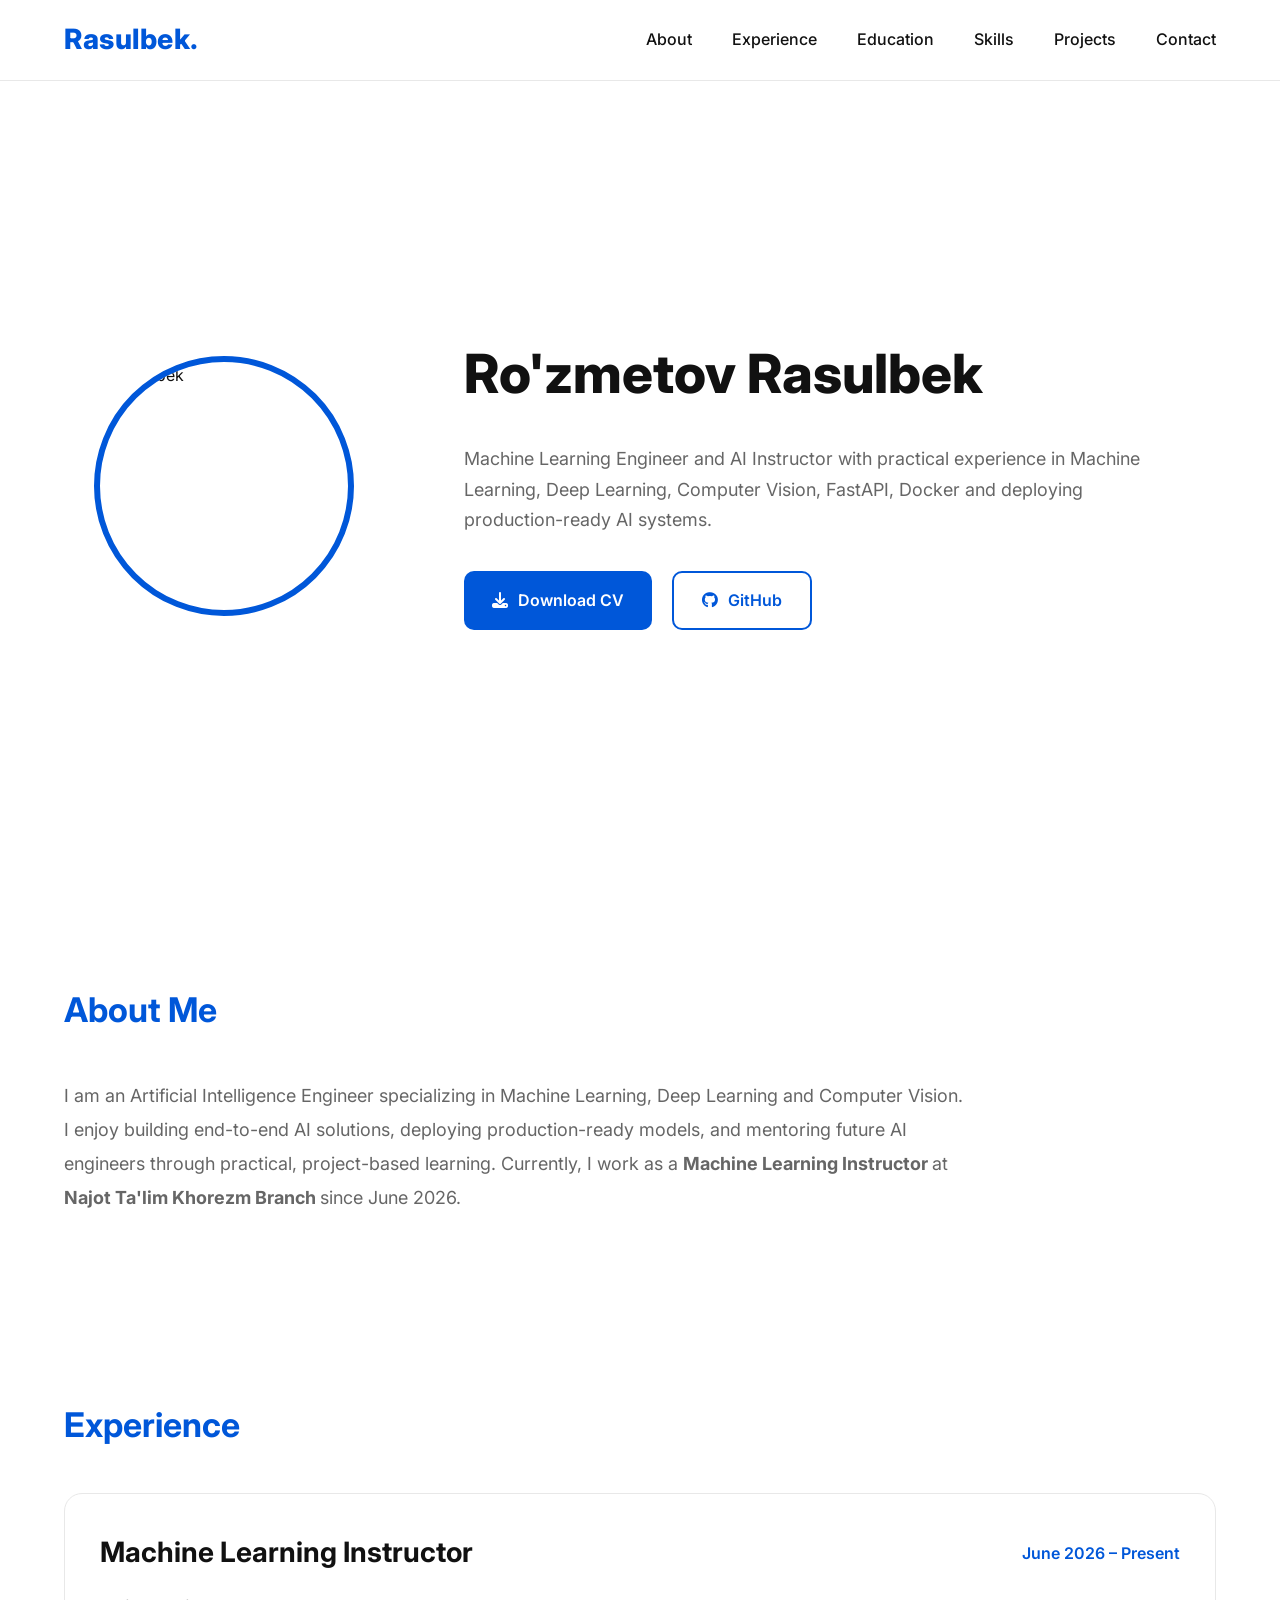
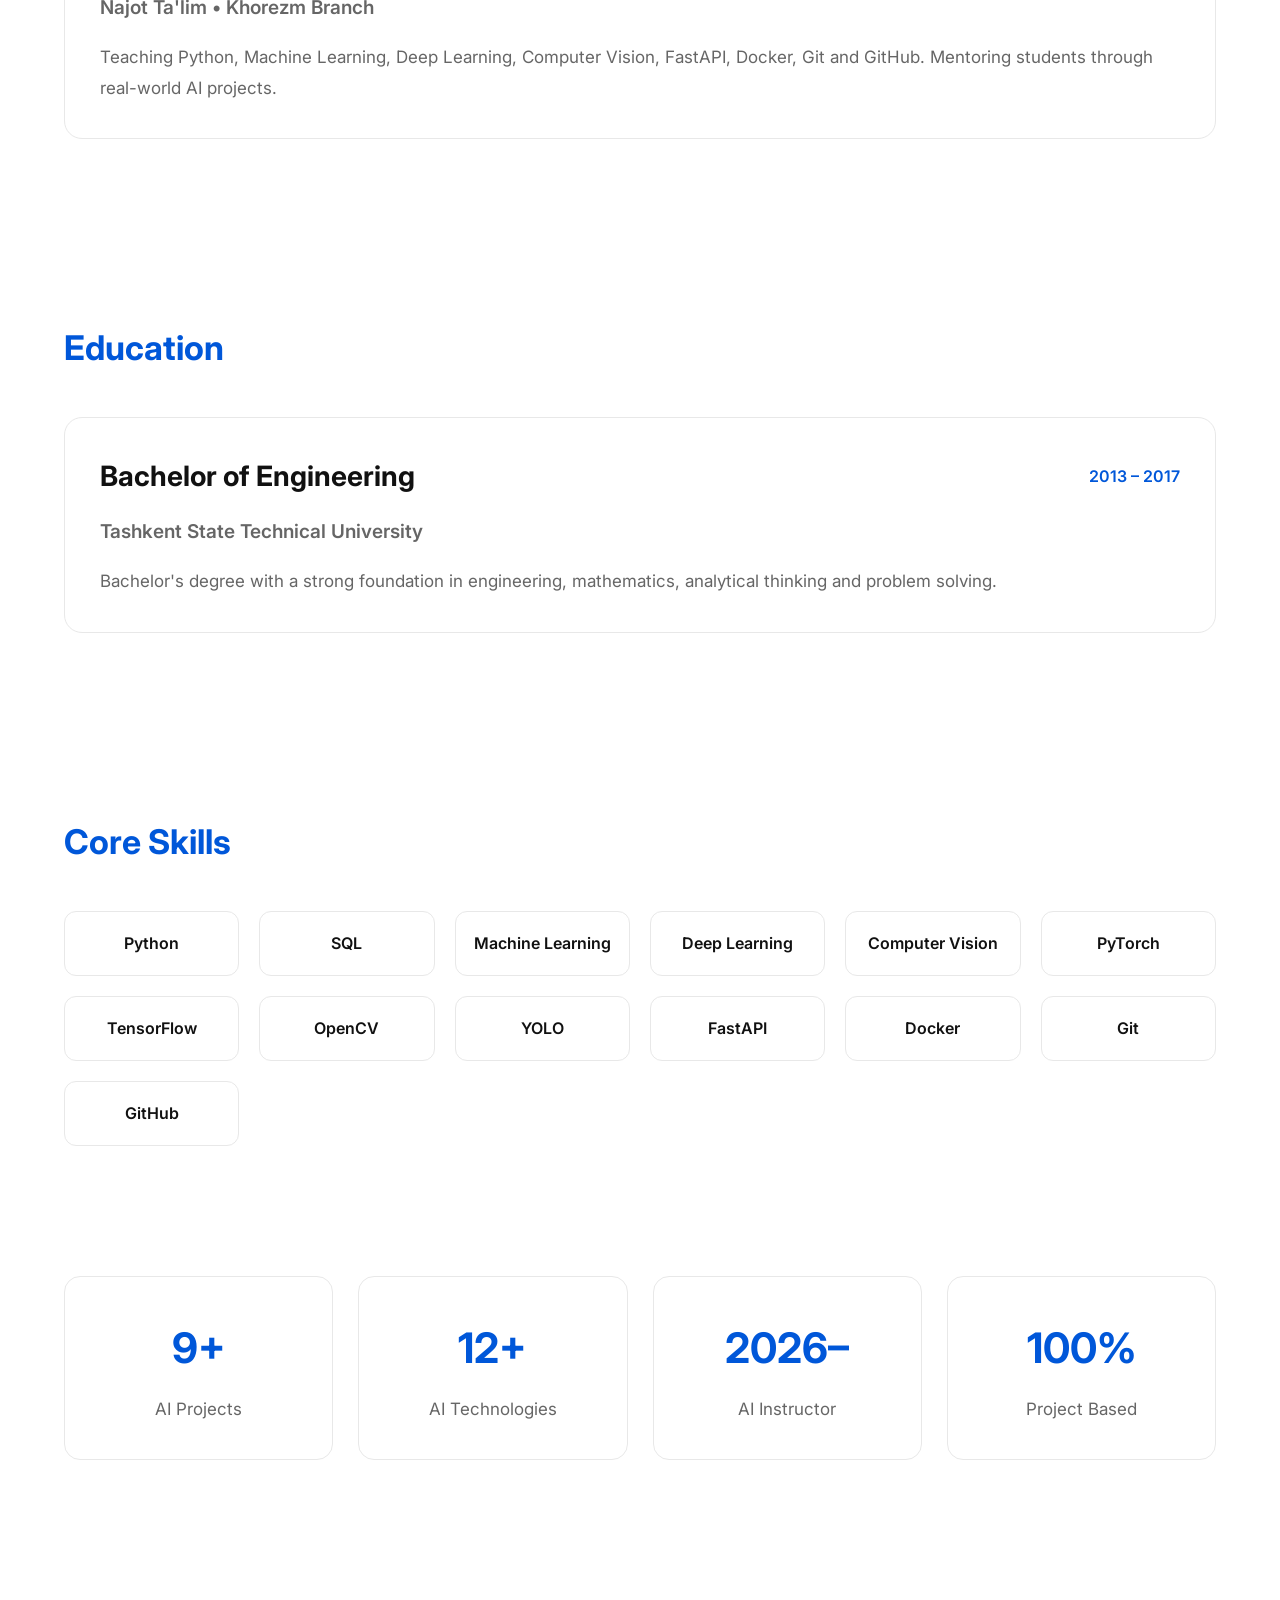
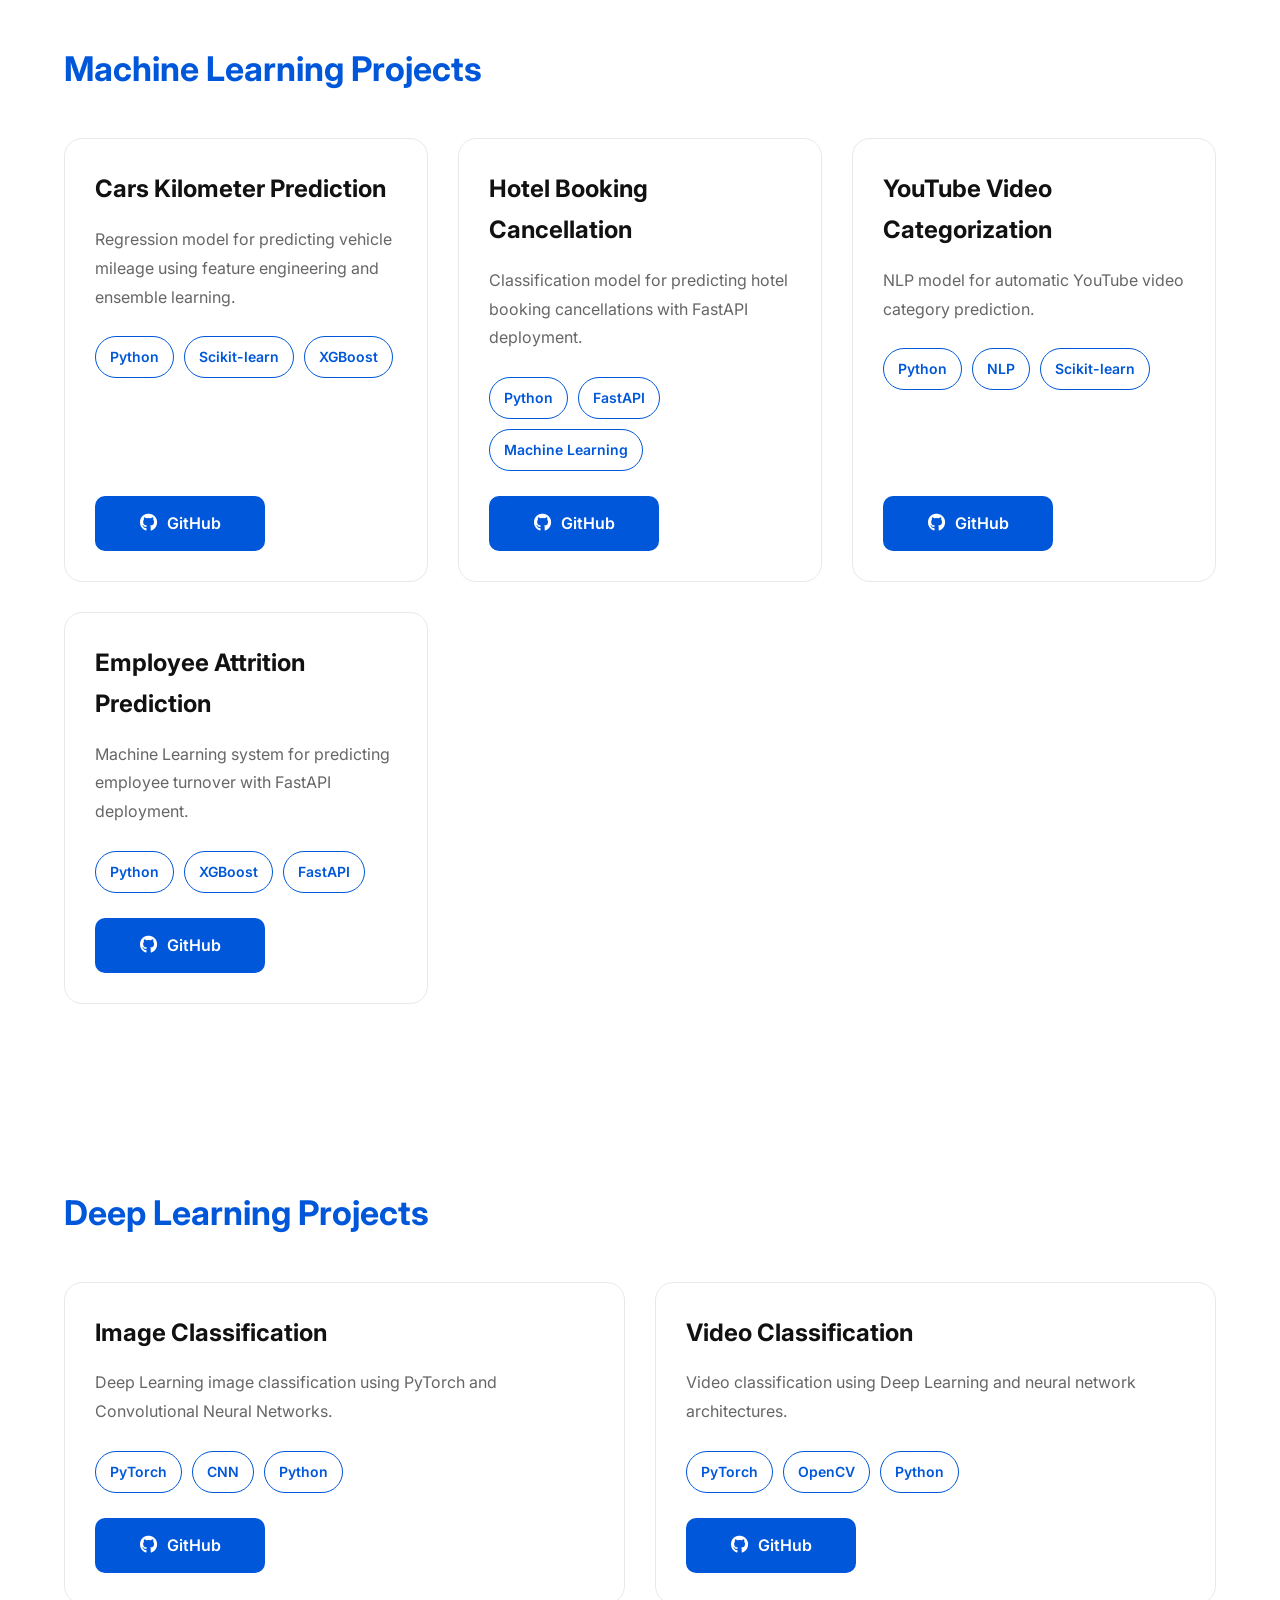
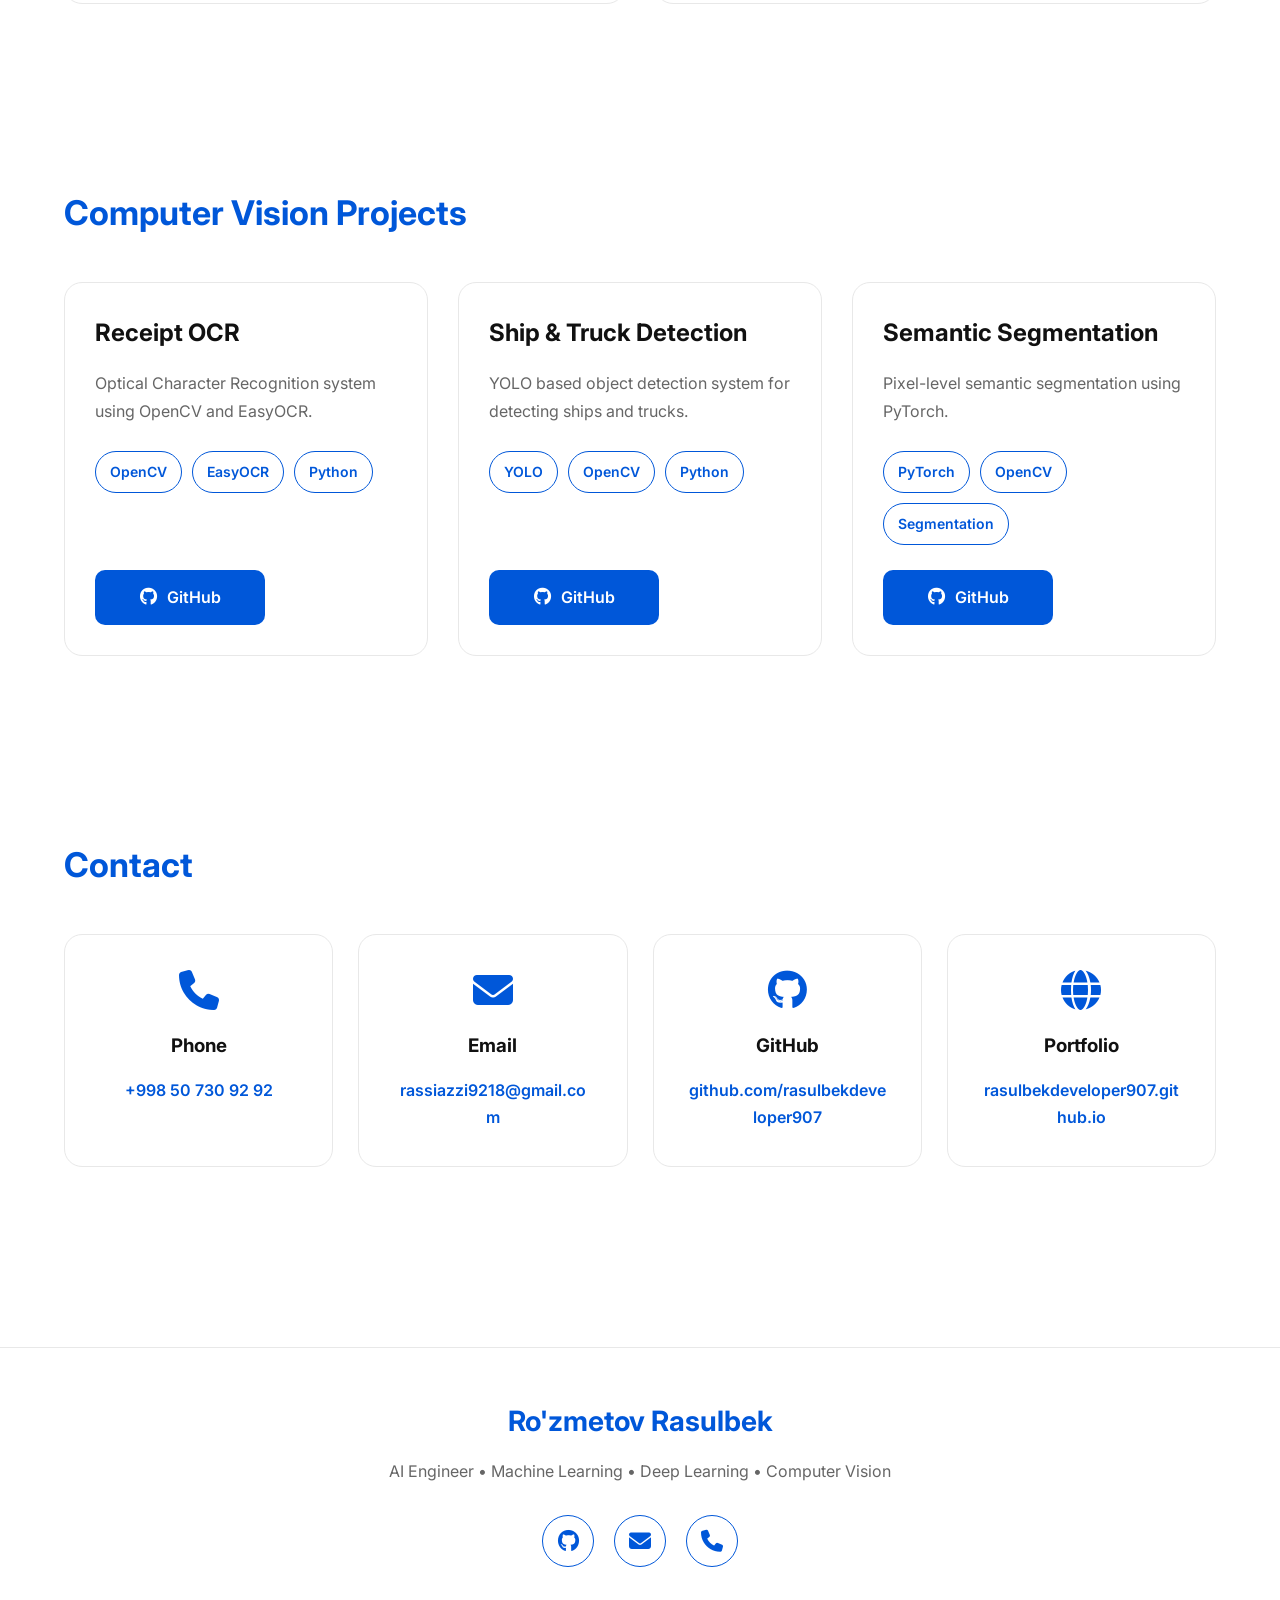
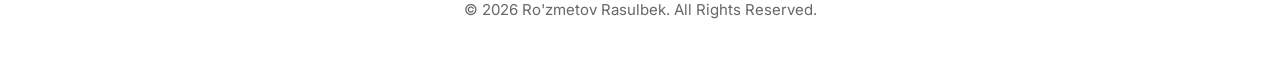
==== commit b0745fcd: "asdsad" ====
--- a/index.html
+++ b/index.html
@@ -5,211 +5,268 @@
 
     <meta charset="UTF-8">
 
-    <meta name="viewport"
-          content="width=device-width, initial-scale=1.0">
-
-    <meta name="description"
-          content="Professional AI & Machine Learning Engineer Portfolio">
-
-    <meta name="keywords"
-          content="Machine Learning, Deep Learning, Computer Vision, AI Engineer, Python">
-
-    <meta name="author"
-          content="Ro'zmetov Rasulbek">
-
-    <title>Rasulbek | AI Engineer</title>
-
-    <link rel="stylesheet"
-          href="style.css">
-
-    <!-- Google Font -->
-
-    <link rel="preconnect"
-          href="https://fonts.googleapis.com">
-
-    <link rel="preconnect"
-          href="https://fonts.gstatic.com"
-          crossorigin>
-
-    <link href="https://fonts.googleapis.com/css2?family=Poppins:wght@300;400;500;600;700;800&display=swap"
-          rel="stylesheet">
-
-    <!-- Font Awesome -->
+    <meta name="viewport" content="width=device-width, initial-scale=1.0">
+
+    <title>Rasulbek Ruzmetov | AI Engineer</title>
+
+    <link rel="preconnect" href="https://fonts.googleapis.com">
+
+    <link rel="preconnect" href="https://fonts.gstatic.com" crossorigin>
+
+    <link href="https://fonts.googleapis.com/css2?family=Inter:wght@300;400;500;600;700;800&display=swap" rel="stylesheet">
 
     <link rel="stylesheet"
           href="https://cdnjs.cloudflare.com/ajax/libs/font-awesome/6.7.2/css/all.min.css">
 
+    <link rel="stylesheet" href="style.css">
+
 </head>
 
 <body>
 
-
 <header>
 
-    <div class="container nav-container">
-
-        <div class="logo">
-
-            <i class="fa-solid fa-brain"></i>
-
-            Rasulbek.dev
+    <div class="container">
+
+        <nav>
+
+            <div class="logo">
+
+                Rasulbek.
+
+            </div>
+
+            <ul>
+
+                <li><a href="#about">About</a></li>
+
+                <li><a href="#experience">Experience</a></li>
+
+                <li><a href="#education">Education</a></li>
+
+                <li><a href="#skills">Skills</a></li>
+
+                <li><a href="#projects">Projects</a></li>
+
+                <li><a href="#contact">Contact</a></li>
+
+            </ul>
+
+        </nav>
+
+    </div>
+
+</header>
+
+<section class="hero">
+
+    <div class="container hero-content">
+
+<!-- LEFT SIDE -->
+
+<div class="hero-left">
+
+    <img src="Avatar_2.png"
+         alt="Rasulbek"
+         class="profile-image">
+
+</div>
+
+<!-- RIGHT SIDE -->
+
+<div class="hero-right">
+
+    <h1>
+
+        Ro'zmetov Rasulbek
+
+    </h1>
+
+    <h2>
+
+        <span class="typing"></span>
+
+    </h2>
+
+    <p>
+
+        Machine Learning Engineer and AI Instructor with practical experience
+        in Machine Learning, Deep Learning, Computer Vision, FastAPI,
+        Docker and deploying production-ready AI systems.
+
+    </p>
+
+    <div class="hero-buttons">
+
+        <a href="CV.pdf"
+           class="btn primary"
+           download>
+
+            <i class="fa-solid fa-download"></i>
+
+            Download CV
+
+        </a>
+
+        <a href="https://github.com/rasulbekdeveloper907"
+           target="_blank"
+           class="btn outline">
+
+            <i class="fa-brands fa-github"></i>
+
+            GitHub
+
+        </a>
+
+    </div>
+
+</div>
+
+</div>
+
+</section>
+
+<section id="about">
+
+<div class="container">
+
+<h2 class="section-title">
+
+About Me
+
+</h2>
+
+<p class="about-text">
+
+I am an Artificial Intelligence Engineer specializing in
+Machine Learning, Deep Learning and Computer Vision.
+
+I enjoy building end-to-end AI solutions,
+deploying production-ready models,
+and mentoring future AI engineers through practical,
+project-based learning.
+
+Currently, I work as a
+
+<strong>
+
+Machine Learning Instructor
+
+</strong>
+
+at
+
+<strong>
+
+Najot Ta'lim Khorezm Branch
+
+</strong>
+
+since June 2026.
+
+</p>
+
+</div>
+
+</section>
+
+<!-- ===========================
+     EXPERIENCE
+=========================== -->
+
+<section id="experience">
+
+    <div class="container">
+
+        <h2 class="section-title">
+
+            Experience
+
+        </h2>
+
+        <div class="card">
+
+            <div class="card-header">
+
+                <h3>
+
+                    Machine Learning Instructor
+
+                </h3>
+
+                <span>
+
+                    June 2026 – Present
+
+                </span>
+
+            </div>
+
+            <h4>
+
+                Najot Ta'lim • Khorezm Branch
+
+            </h4>
+
+            <p>
+
+                Teaching Python, Machine Learning, Deep Learning,
+                Computer Vision, FastAPI, Docker, Git and GitHub.
+                Mentoring students through real-world AI projects.
+
+            </p>
 
         </div>
 
-        <nav>
-
-            <a href="#home">Home</a>
-
-            <a href="#about">About</a>
-
-            <a href="#skills">Skills</a>
-
-            <a href="#projects">Projects</a>
-
-            <a href="#contact">Contact</a>
-
-        </nav>
-
-    </div>
-
-</header>
-
-<section id="home"
-         class="hero">
-
-<div class="container">
-
-<div class="hero-content">
-
-<div class="hero-image">
-
-<img src="assets/profile.jpg"
-     alt="Rasulbek">
-
-</div>
-
-<div class="hero-text">
-
-<h1>
-
-Ro'zmetov Rasulbek
-
-</h1>
-
-<h2 class="typing">
-
-Machine Learning Engineer
-
-</h2>
-
-<p>
-
-AI / Machine Learning Engineer specializing in
-Machine Learning,
-Deep Learning,
-Computer Vision,
-FastAPI,
-Docker,
-AWS and Production AI Systems.
-
-</p>
-
-<div class="hero-buttons">
-
-<a href="https://github.com/rasulbekdeveloper907"
-   target="_blank"
-   class="btn">
-
-<i class="fa-brands fa-github"></i>
-
-GitHub
-
-</a>
-
-<a href="#projects"
-   class="btn btn-outline">
-
-Projects
-
-</a>
-
-</div>
-
-</div>
-
-</div>
-
-</div>
+    </div>
 
 </section>
 
-<!-- ===========================================
-ABOUT
-=========================================== -->
-
-<section id="about" class="section">
+<!-- ===========================
+     EDUCATION
+=========================== -->
+
+<section id="education">
 
     <div class="container">
 
         <h2 class="section-title">
 
-            About Me
+            Education
 
         </h2>
 
-        <div class="about-grid">
-
-            <div class="about-card">
-
-                <i class="fa-solid fa-user-graduate about-icon"></i>
-
-                <h3>Who I Am</h3>
-
-                <p>
-
-                    I am an AI & Machine Learning Engineer passionate about
-                    building intelligent systems that solve real-world problems.
-                    My primary interests include Machine Learning, Deep Learning,
-                    Computer Vision, NLP, MLOps, and deploying scalable AI
-                    applications using FastAPI and Docker.
-
-                </p>
-
-            </div>
-
-            <div class="about-card">
-
-                <i class="fa-solid fa-laptop-code about-icon"></i>
-
-                <h3>What I Do</h3>
-
-                <p>
-
-                    I develop end-to-end AI solutions—from data preprocessing
-                    and model training to deployment using FastAPI, Docker,
-                    GitHub, and cloud platforms. I enjoy creating production-ready
-                    machine learning systems.
-
-                </p>
-
-            </div>
-
-            <div class="about-card">
-
-                <i class="fa-solid fa-bullseye about-icon"></i>
-
-                <h3>Career Goal</h3>
-
-                <p>
-
-                    My goal is to become a world-class AI Engineer,
-                    contributing to innovative Machine Learning,
-                    Deep Learning, and Computer Vision projects
-                    that have real-world impact.
-
-                </p>
-
-            </div>
+        <div class="card">
+
+            <div class="card-header">
+
+                <h3>
+
+                    Bachelor of Engineering
+
+                </h3>
+
+                <span>
+
+                    2013 – 2017
+
+                </span>
+
+            </div>
+
+            <h4>
+
+                Tashkent State Technical University
+
+            </h4>
+
+            <p>
+
+                Bachelor's degree with a strong foundation in
+                engineering, mathematics, analytical thinking
+                and problem solving.
+
+            </p>
 
         </div>
 
@@ -218,51 +275,125 @@
 </section>
 
 
-<!-- ===========================================
-STATISTICS
-=========================================== -->
-
-<section class="section">
+<!-- ===========================
+     SKILLS
+=========================== -->
+
+<section id="skills">
 
     <div class="container">
 
         <h2 class="section-title">
 
-            Statistics
+            Core Skills
 
         </h2>
 
+        <div class="skills-grid">
+
+            <div class="skill">Python</div>
+
+            <div class="skill">SQL</div>
+
+            <div class="skill">Machine Learning</div>
+
+            <div class="skill">Deep Learning</div>
+
+            <div class="skill">Computer Vision</div>
+
+            <div class="skill">PyTorch</div>
+
+            <div class="skill">TensorFlow</div>
+
+            <div class="skill">OpenCV</div>
+
+            <div class="skill">YOLO</div>
+
+            <div class="skill">FastAPI</div>
+
+            <div class="skill">Docker</div>
+
+            <div class="skill">Git</div>
+
+            <div class="skill">GitHub</div>
+
+        </div>
+
+    </div>
+
+</section>
+
+<!-- ===========================
+     STATS
+=========================== -->
+
+<section class="stats">
+
+    <div class="container">
+
         <div class="stats-grid">
 
-            <div>
-
-                <h2>10+</h2>
-
-                <p>AI Projects</p>
-
-            </div>
-
-            <div>
-
-                <h2>6+</h2>
-
-                <p>Machine Learning Models</p>
-
-            </div>
-
-            <div>
-
-                <h2>4+</h2>
-
-                <p>Computer Vision Projects</p>
-
-            </div>
-
-            <div>
-
-                <h2>100%</h2>
-
-                <p>Passion for AI</p>
+            <div class="stat-card">
+
+                <h3>
+
+                    9+
+
+                </h3>
+
+                <p>
+
+                    AI Projects
+
+                </p>
+
+            </div>
+
+            <div class="stat-card">
+
+                <h3>
+
+                    12+
+
+                </h3>
+
+                <p>
+
+                    AI Technologies
+
+                </p>
+
+            </div>
+
+            <div class="stat-card">
+
+                <h3>
+
+                    2026–
+
+                </h3>
+
+                <p>
+
+                    AI Instructor
+
+                </p>
+
+            </div>
+
+            <div class="stat-card">
+
+                <h3>
+
+                    100%
+
+                </h3>
+
+                <p>
+
+                    Project Based
+
+                </p>
 
             </div>
 
@@ -272,73 +403,158 @@
 
 </section>
 
-
-<!-- ===========================================
-EXPERIENCE
-=========================================== -->
-
-<section class="section">
+<!-- ===========================
+     PROJECTS
+=========================== -->
+
+<section id="projects">
 
     <div class="container">
 
         <h2 class="section-title">
 
-            Experience
+            Machine Learning Projects
 
         </h2>
 
-        <div class="about-grid">
-
-            <div class="about-card">
-
-                <i class="fa-solid fa-robot about-icon"></i>
-
-                <h3>Machine Learning</h3>
-
-                <p>
-
-                    Building regression, classification,
-                    clustering and recommendation systems
-                    using Scikit-Learn, XGBoost,
-                    LightGBM and CatBoost.
-
-                </p>
-
-            </div>
-
-            <div class="about-card">
-
-                <i class="fa-solid fa-brain about-icon"></i>
-
-                <h3>Deep Learning</h3>
-
-                <p>
-
-                    CNN, Transfer Learning,
-                    PyTorch, TensorFlow,
-                    Image Classification,
-                    Video Processing.
-
-                </p>
-
-            </div>
-
-            <div class="about-card">
-
-                <i class="fa-solid fa-eye about-icon"></i>
-
-                <h3>Computer Vision</h3>
-
-                <p>
-
-                    Semantic Segmentation,
-                    Object Detection,
-                    OCR,
-                    OpenCV,
-                    YOLO,
-                    Image Processing.
-
-                </p>
+        <div class="projects-grid">
+
+            <!-- Card 1 -->
+
+            <div class="project-card">
+
+                <h3>Cars Kilometer Prediction</h3>
+
+                <p>
+
+                    Regression model for predicting vehicle mileage using
+                    feature engineering and ensemble learning.
+
+                </p>
+
+                <div class="tech-stack">
+
+                    <span>Python</span>
+
+                    <span>Scikit-learn</span>
+
+                    <span>XGBoost</span>
+
+                </div>
+
+                <a href="https://github.com/rasulbekdeveloper907/Cars-Kilometer-Prediction-"
+                   target="_blank"
+                   class="project-btn">
+
+                    <i class="fa-brands fa-github"></i>
+
+                    GitHub
+
+                </a>
+
+            </div>
+
+            <!-- Card 2 -->
+
+            <div class="project-card">
+
+                <h3>Hotel Booking Cancellation</h3>
+
+                <p>
+
+                    Classification model for predicting hotel booking
+                    cancellations with FastAPI deployment.
+
+                </p>
+
+                <div class="tech-stack">
+
+                    <span>Python</span>
+
+                    <span>FastAPI</span>
+
+                    <span>Machine Learning</span>
+
+                </div>
+
+                <a href="https://github.com/rasulbekdeveloper907/Hotel-Booking-Cancellation-Prediction"
+                   target="_blank"
+                   class="project-btn">
+
+                    <i class="fa-brands fa-github"></i>
+
+                    GitHub
+
+                </a>
+
+            </div>
+
+            <!-- Card 3 -->
+
+            <div class="project-card">
+
+                <h3>YouTube Video Categorization</h3>
+
+                <p>
+
+                    NLP model for automatic YouTube video category prediction.
+
+                </p>
+
+                <div class="tech-stack">
+
+                    <span>Python</span>
+
+                    <span>NLP</span>
+
+                    <span>Scikit-learn</span>
+
+                </div>
+
+                <a href="https://github.com/rasulbekdeveloper907/Yo_Tu_VidCat_Pred"
+                   target="_blank"
+                   class="project-btn">
+
+                    <i class="fa-brands fa-github"></i>
+
+                    GitHub
+
+                </a>
+
+            </div>
+
+            <!-- Card 4 -->
+
+            <div class="project-card">
+
+                <h3>Employee Attrition Prediction</h3>
+
+                <p>
+
+                    Machine Learning system for predicting employee turnover
+                    with FastAPI deployment.
+
+                </p>
+
+                <div class="tech-stack">
+
+                    <span>Python</span>
+
+                    <span>XGBoost</span>
+
+                    <span>FastAPI</span>
+
+                </div>
+
+                <a href="https://github.com/rasulbekdeveloper907/Employee_Attrition_Project"
+                   target="_blank"
+                   class="project-btn">
+
+                    <i class="fa-brands fa-github"></i>
+
+                    GitHub
+
+                </a>
 
             </div>
 
@@ -348,43 +564,99 @@
 
 </section>
 
-<!-- ===========================================
-SKILLS
-=========================================== -->
-
-<section id="skills" class="section">
+<!-- ===========================
+     DEEP LEARNING PROJECTS
+=========================== -->
+
+<section class="projects">
 
     <div class="container">
 
         <h2 class="section-title">
-            Technical Skills
+
+            Deep Learning Projects
+
         </h2>
 
-        <div class="skills-grid">
-
-            <div><i class="fa-brands fa-python"></i><span>Python</span></div>
-
-            <div><i class="fa-solid fa-database"></i><span>SQL</span></div>
-
-            <div><i class="fa-solid fa-chart-line"></i><span>Scikit-Learn</span></div>
-
-            <div><i class="fa-solid fa-brain"></i><span>TensorFlow</span></div>
-
-            <div><i class="fa-solid fa-microchip"></i><span>PyTorch</span></div>
-
-            <div><i class="fa-solid fa-camera"></i><span>OpenCV</span></div>
-
-            <div><i class="fa-solid fa-bolt"></i><span>FastAPI</span></div>
-
-            <div><i class="fa-brands fa-docker"></i><span>Docker</span></div>
-
-            <div><i class="fa-brands fa-git-alt"></i><span>Git</span></div>
-
-            <div><i class="fa-brands fa-github"></i><span>GitHub</span></div>
-
-            <div><i class="fa-brands fa-aws"></i><span>AWS</span></div>
-
-            <div><i class="fa-solid fa-code"></i><span>MLOps</span></div>
+        <div class="projects-grid">
+
+            <!-- Project 1 -->
+
+            <div class="project-card">
+
+                <h3>
+
+                    Image Classification
+
+                </h3>
+
+                <p>
+
+                    Deep Learning image classification using
+                    PyTorch and Convolutional Neural Networks.
+
+                </p>
+
+                <div class="tech-stack">
+
+                    <span>PyTorch</span>
+
+                    <span>CNN</span>
+
+                    <span>Python</span>
+
+                </div>
+
+                <a href="https://github.com/rasulbekdeveloper907/DL_Image_Project"
+                   target="_blank"
+                   class="project-btn">
+
+                    <i class="fa-brands fa-github"></i>
+
+                    GitHub
+
+                </a>
+
+            </div>
+
+            <!-- Project 2 -->
+
+            <div class="project-card">
+
+                <h3>
+
+                    Video Classification
+
+                </h3>
+
+                <p>
+
+                    Video classification using Deep Learning
+                    and neural network architectures.
+
+                </p>
+
+                <div class="tech-stack">
+
+                    <span>PyTorch</span>
+
+                    <span>OpenCV</span>
+
+                    <span>Python</span>
+
+                </div>
+
+                <a href="https://github.com/rasulbekdeveloper907/DL_Video_Project"
+                   target="_blank"
+                   class="project-btn">
+
+                    <i class="fa-brands fa-github"></i>
+
+                    GitHub
+
+                </a>
+
+            </div>
 
         </div>
 
@@ -392,699 +664,292 @@
 
 </section>
 
-
-<!-- ===========================================
-PROJECTS
-=========================================== -->
-
-<section id="projects" class="section">
-
-<div class="container">
-
-<h2 class="section-title">
-
-Projects
-
-</h2>
-
-<div class="project-tabs">
-
-<button
-class="tab-btn active"
-onclick="showCategory('ml')">
-
-🤖 Machine Learning
-
-</button>
-
-<button
-class="tab-btn"
-onclick="showCategory('dl')">
-
-🧠 Deep Learning
-
-</button>
-
-<button
-class="tab-btn"
-onclick="showCategory('cv')">
-
-👁 Computer Vision
-
-</button>
-
-</div>
-
-
-<div
-id="ml"
-class="project-category active-category">
-
-<div class="project-grid">
-
-<div class="project-card">
-
-<div class="project-icon">
-
-🚗
-
-</div>
-
-<div class="project-content">
-
-<h3>
-
-Cars Kilometer Prediction
-
-</h3>
-
-<p>
-
-Machine Learning regression model
-for predicting vehicle mileage.
-
-</p>
-
-<div class="stack">
-
-<span>Python</span>
-
-<span>Pandas</span>
-
-<span>Scikit-Learn</span>
-
-<span>XGBoost</span>
-
-</div>
-
-<a
-target="_blank"
-href="https://github.com/rasulbekdeveloper907/Cars-Kilometer-Prediction-"
-class="project-btn">
-
-View GitHub
-
-</a>
-
-</div>
-
-</div>
-
-<div class="project-card">
-
-<div class="project-icon">
-
-🏨
-
-</div>
-
-<div class="project-content">
-
-<h3>
-
-Hotel Booking Cancellation
-
-</h3>
-
-<p>
-
-Classification model that predicts
-hotel booking cancellation.
-
-</p>
-
-<div class="stack">
-
-<span>Python</span>
-
-<span>FastAPI</span>
-
-<span>Docker</span>
-
-<span>ML</span>
-
-</div>
-
-<a
-target="_blank"
-href="https://github.com/rasulbekdeveloper907/Hotel-Booking-Cancellation-Prediction"
-class="project-btn">
-
-View GitHub
-
-</a>
-
-</div>
-
-</div>
-
 <!-- ===========================
-ML PROJECT 3
+     COMPUTER VISION PROJECTS
 =========================== -->
 
-<div class="project-card">
-
-    <div class="project-icon">
-
-        🎥
-
-    </div>
-
-    <div class="project-content">
+<section class="projects">
+
+    <div class="container">
+
+        <h2 class="section-title">
+
+            Computer Vision Projects
+
+        </h2>
+
+        <div class="projects-grid">
+
+            <!-- Project 1 -->
+
+            <div class="project-card">
+
+                <h3>
+
+                    Receipt OCR
+
+                </h3>
+
+                <p>
+
+                    Optical Character Recognition system
+                    using OpenCV and EasyOCR.
+
+                </p>
+
+                <div class="tech-stack">
+
+                    <span>OpenCV</span>
+
+                    <span>EasyOCR</span>
+
+                    <span>Python</span>
+
+                </div>
+
+                <a href="https://github.com/rasulbekdeveloper907/Receipt_OCR_Project"
+                   target="_blank"
+                   class="project-btn">
+
+                    <i class="fa-brands fa-github"></i>
+
+                    GitHub
+
+                </a>
+
+            </div>
+
+            <!-- Project 2 -->
+
+            <div class="project-card">
+
+                <h3>
+
+                    Ship & Truck Detection
+
+                </h3>
+
+                <p>
+
+                    YOLO based object detection system
+                    for detecting ships and trucks.
+
+                </p>
+
+                <div class="tech-stack">
+
+                    <span>YOLO</span>
+
+                    <span>OpenCV</span>
+
+                    <span>Python</span>
+
+                </div>
+
+                <a href="https://github.com/rasulbekdeveloper907/Ship_Truck_Computer_Vision_Project"
+                   target="_blank"
+                   class="project-btn">
+
+                    <i class="fa-brands fa-github"></i>
+
+                    GitHub
+
+                </a>
+
+            </div>
+
+            <!-- Project 3 -->
+
+            <div class="project-card">
+
+                <h3>
+
+                    Semantic Segmentation
+
+                </h3>
+
+                <p>
+
+                    Pixel-level semantic segmentation
+                    using PyTorch.
+
+                </p>
+
+                <div class="tech-stack">
+
+                    <span>PyTorch</span>
+
+                    <span>OpenCV</span>
+
+                    <span>Segmentation</span>
+
+                </div>
+
+                <a href="https://github.com/rasulbekdeveloper907/CV_Segmentation_Project"
+                   target="_blank"
+                   class="project-btn">
+
+                    <i class="fa-brands fa-github"></i>
+
+                    GitHub
+
+                </a>
+
+            </div>
+
+        </div>
+
+    </div>
+
+</section>
+
+<!-- ===========================
+     CONTACT
+=========================== -->
+
+<section id="contact">
+
+    <div class="container">
+
+        <h2 class="section-title">
+
+            Contact
+
+        </h2>
+
+        <div class="contact-grid">
+
+            <div class="contact-card">
+
+                <i class="fa-solid fa-phone"></i>
+
+                <h3>Phone</h3>
+
+                <p>
+
+                    <a href="tel:+998507309292">
+
+                        +998 50 730 92 92
+
+                    </a>
+
+                </p>
+
+            </div>
+
+            <div class="contact-card">
+
+                <i class="fa-solid fa-envelope"></i>
+
+                <h3>Email</h3>
+
+                <p>
+
+                    <a href="mailto:rassiazzi9218@gmail.com">
+
+                        rassiazzi9218@gmail.com
+
+                    </a>
+
+                </p>
+
+            </div>
+
+            <div class="contact-card">
+
+                <i class="fa-brands fa-github"></i>
+
+                <h3>GitHub</h3>
+
+                <p>
+
+                    <a href="https://github.com/rasulbekdeveloper907"
+                       target="_blank">
+
+                        github.com/rasulbekdeveloper907
+
+                    </a>
+
+                </p>
+
+            </div>
+
+            <div class="contact-card">
+
+                <i class="fa-solid fa-globe"></i>
+
+                <h3>Portfolio</h3>
+
+                <p>
+
+                    <a href="https://rasulbekdeveloper907.github.io"
+                       target="_blank">
+
+                        rasulbekdeveloper907.github.io
+
+                    </a>
+
+                </p>
+
+            </div>
+
+        </div>
+
+    </div>
+
+</section>
+
+<!-- ===========================
+     FOOTER
+=========================== -->
+
+<footer>
+
+    <div class="container">
 
         <h3>
 
-            YouTube Video Categorization
+            Ro'zmetov Rasulbek
 
         </h3>
 
         <p>
 
-            NLP and Machine Learning project
-            for automatically classifying
-            YouTube videos.
+            AI Engineer • Machine Learning • Deep Learning • Computer Vision
 
         </p>
 
-        <div class="stack">
-
-            <span>Python</span>
-
-            <span>NLP</span>
-
-            <span>Scikit-Learn</span>
-
-            <span>FastAPI</span>
+        <div class="footer-links">
+
+            <a href="https://github.com/rasulbekdeveloper907"
+               target="_blank">
+
+                <i class="fa-brands fa-github"></i>
+
+            </a>
+
+            <a href="mailto:rassiazzi9218@gmail.com">
+
+                <i class="fa-solid fa-envelope"></i>
+
+            </a>
+
+            <a href="tel:+998507309292">
+
+                <i class="fa-solid fa-phone"></i>
+
+            </a>
 
         </div>
 
-        <a
-            href="https://github.com/rasulbekdeveloper907/Yo_Tu_VidCat_Pred"
-            target="_blank"
-            class="project-btn">
-
-            View GitHub
-
-        </a>
-
-    </div>
-
-</div>
-
-<!-- ===========================
-ML PROJECT 4
-=========================== -->
-
-<div class="project-card">
-
-    <div class="project-icon">
-
-        📈
-
-    </div>
-
-    <div class="project-content">
-
-        <h3>
-
-            Life Span Prediction
-
-        </h3>
-
-        <p>
-
-            Machine Learning regression
-            project for predicting
-            life expectancy.
+        <p class="copyright">
+
+            © 2026 Ro'zmetov Rasulbek.
+            All Rights Reserved.
 
         </p>
 
-        <div class="stack">
-
-            <span>Python</span>
-
-            <span>Pandas</span>
-
-            <span>Regression</span>
-
-            <span>XGBoost</span>
-
-        </div>
-
-        <a
-            href="#"
-            class="project-btn">
-
-            Coming Soon
-
-        </a>
-
-    </div>
-
-</div>
-
-</div>
-
-</div>
-
-<!-- ===========================
-DEEP LEARNING
-=========================== -->
-
-<div
-id="dl"
-class="project-category">
-
-<div class="project-grid">
-
-<div class="project-card">
-
-<div class="project-icon">
-
-🧠
-
-</div>
-
-<div class="project-content">
-
-<h3>
-
-Deep Learning Image Project
-
-</h3>
-
-<p>
-
-Image Classification using
-PyTorch,
-CNN,
-Transfer Learning.
-
-</p>
-
-<div class="stack">
-
-<span>PyTorch</span>
-
-<span>CNN</span>
-
-<span>Vision</span>
-
-<span>Python</span>
-
-</div>
-
-<a
-
-target="_blank"
-
-href="https://github.com/rasulbekdeveloper907/DL_Image_Project"
-
-class="project-btn">
-
-View GitHub
-
-</a>
-
-</div>
-
-</div>
-
-<div class="project-card">
-
-<div class="project-icon">
-
-🎬
-
-</div>
-
-<div class="project-content">
-
-<h3>
-
-Deep Learning Video Project
-
-</h3>
-
-<p>
-
-Video Processing using
-Deep Learning
-and Computer Vision.
-
-</p>
-
-<div class="stack">
-
-<span>PyTorch</span>
-
-<span>Video AI</span>
-
-<span>OpenCV</span>
-
-<span>Python</span>
-
-</div>
-
-<a
-
-target="_blank"
-
-href="https://github.com/rasulbekdeveloper907/DL_Video_Project"
-
-class="project-btn">
-
-View GitHub
-
-</a>
-
-</div>
-
-</div>
-
-</div>
-
-</div>
-
-
-<!-- ===========================================
-COMPUTER VISION
-=========================================== -->
-
-<div
-id="cv"
-class="project-category">
-
-<div class="project-grid">
-
-<!-- Project 1 -->
-
-<div class="project-card">
-
-<div class="project-icon">
-
-🧩
-
-</div>
-
-<div class="project-content">
-
-<h3>
-
-Semantic Segmentation
-
-</h3>
-
-<p>
-
-Semantic Segmentation using
-Deep Learning and Computer Vision.
-
-</p>
-
-<div class="stack">
-
-<span>PyTorch</span>
-
-<span>Segmentation</span>
-
-<span>OpenCV</span>
-
-<span>Python</span>
-
-</div>
-
-<a
-target="_blank"
-href="https://github.com/rasulbekdeveloper907/CV_Semantic_Segmentation"
-class="project-btn">
-
-View GitHub
-
-</a>
-
-</div>
-
-</div>
-
-<!-- Project 2 -->
-
-<div class="project-card">
-
-<div class="project-icon">
-
-🧾
-
-</div>
-
-<div class="project-content">
-
-<h3>
-
-Receipt OCR
-
-</h3>
-
-<p>
-
-Optical Character Recognition
-using EasyOCR and OpenCV.
-
-</p>
-
-<div class="stack">
-
-<span>OCR</span>
-
-<span>EasyOCR</span>
-
-<span>OpenCV</span>
-
-<span>Python</span>
-
-</div>
-
-<a
-target="_blank"
-href="https://github.com/rasulbekdeveloper907/Receipt_OCR_Project"
-class="project-btn">
-
-View GitHub
-
-</a>
-
-</div>
-
-</div>
-
-<!-- Project 3 -->
-
-<div class="project-card">
-
-<div class="project-icon">
-
-🚢
-
-</div>
-
-<div class="project-content">
-
-<h3>
-
-Ship & Truck Detection
-
-</h3>
-
-<p>
-
-YOLO based object detection
-for ships and trucks.
-
-</p>
-
-<div class="stack">
-
-<span>YOLO</span>
-
-<span>OpenCV</span>
-
-<span>Python</span>
-
-<span>Detection</span>
-
-</div>
-
-<a
-target="_blank"
-href="https://github.com/rasulbekdeveloper907/Ship_Truck_Computer_Vision_Project"
-class="project-btn">
-
-View GitHub
-
-</a>
-
-</div>
-
-</div>
-
-<!-- Project 4 -->
-
-<div class="project-card">
-
-<div class="project-icon">
-
-🎯
-
-</div>
-
-<div class="project-content">
-
-<h3>
-
-CV Segmentation Project
-
-</h3>
-
-<p>
-
-Advanced Computer Vision
-Segmentation using Deep Learning.
-
-</p>
-
-<div class="stack">
-
-<span>Segmentation</span>
-
-<span>PyTorch</span>
-
-<span>OpenCV</span>
-
-<span>Python</span>
-
-</div>
-
-<a
-target="_blank"
-href="https://github.com/rasulbekdeveloper907/CV_Segmentation_Project"
-class="project-btn">
-
-View GitHub
-
-</a>
-
-</div>
-
-</div>
-
-</div>
-
-</div>
-
-</div>
-
-</section>
-
-
-<!-- ===========================================
-CONTACT
-=========================================== -->
-
-<section
-id="contact"
-class="section">
-
-<div class="container">
-
-<h2 class="section-title">
-
-Contact Me
-
-</h2>
-
-<div class="contact-grid">
-
-<div class="contact-card">
-
-<i class="fa-solid fa-envelope"></i>
-
-<h3>Email</h3>
-
-<p>
-
-<a href="mailto:rassiazzi9218@gmail.com">
-
-rassiazzi9218@gmail.com
-
-</a>
-
-</p>
-
-</div>
-
-<div class="contact-card">
-
-<i class="fa-brands fa-github"></i>
-
-<h3>GitHub</h3>
-
-<p>
-
-<a
-target="_blank"
-href="https://github.com/rasulbekdeveloper907">
-
-github.com/rasulbekdeveloper907
-
-</a>
-
-</p>
-
-</div>
-
-<div class="contact-card">
-
-<i class="fa-solid fa-phone"></i>
-
-<h3>Phone</h3>
-
-<p>
-
-+998 50 730 92 92
-
-</p>
-
-</div>
-
-</div>
-
-</div>
-
-</section>
-
-<footer>
-
-<div class="container">
-
-<h2>
-
-Rasulbek.dev
-
-</h2>
-
-<p>
-
-AI Engineer • Machine Learning • Deep Learning • Computer Vision
-
-</p>
-
-<p>
-
-© 2026 All Rights Reserved.
-
-</p>
-
-</div>
+    </div>
 
 </footer>
 
@@ -1095,4 +960,3 @@
 </html>
 
 
-
--- a/style.css
+++ b/style.css
@@ -1,7 +1,7 @@
-/* =====================================================
+/* ==========================================
    AI Portfolio
-   Author : Rasulbek
-===================================================== */
+   Rasulbek Ruzmetov
+========================================== */
 
 *{
     margin:0;
@@ -15,14 +15,13 @@
 
 body{
 
-    font-family:'Poppins',sans-serif;
-
-    background:
-    radial-gradient(circle at top,#0f172a,#030712 65%);
-
-    color:#f5f5f5;
-
-    overflow-x:hidden;
+    font-family:'Inter',sans-serif;
+
+    background:#ffffff;
+
+    color:#111111;
+
+    line-height:1.7;
 
 }
 
@@ -30,6 +29,8 @@
 
     text-decoration:none;
 
+    color:inherit;
+
 }
 
 img{
@@ -40,1025 +41,1086 @@
 
 }
 
+ul{
+
+    list-style:none;
+
+}
+
 .container{
 
     width:90%;
 
-    max-width:1300px;
+    max-width:1200px;
 
     margin:auto;
 
 }
 
 
-/* ========================================= */
-
-::-webkit-scrollbar{
-
-    width:10px;
-
-}
-
-::-webkit-scrollbar-track{
-
-    background:#050505;
-
-}
-
-::-webkit-scrollbar-thumb{
-
-    background:#37d5ff;
-
-    border-radius:20px;
-
-}
-
-::-webkit-scrollbar-thumb:hover{
-
-    background:#5be7ff;
-
-}
-
-
-/* ========================================= */
+:root{
+
+    --primary:#0057D9;
+
+    --text:#111111;
+
+    --gray:#666666;
+
+    --border:#e8e8e8;
+
+    --background:#ffffff;
+
+}
+
+
+section{
+
+    padding:90px 0;
+
+}
+
+.section-title{
+
+    font-size:34px;
+
+    font-weight:700;
+
+    color:var(--primary);
+
+    margin-bottom:40px;
+
+}
+
+.btn{
+
+    display:inline-flex;
+
+    align-items:center;
+
+    gap:10px;
+
+    padding:14px 28px;
+
+    border-radius:10px;
+
+    font-weight:600;
+
+    transition:.3s;
+
+}
+
+.primary{
+
+    background:var(--primary);
+
+    color:#fff;
+
+}
+
+
+.primary:hover{
+
+    transform:translateY(-3px);
+
+}
+
+.outline{
+
+    border:2px solid var(--primary);
+
+    color:var(--primary);
+
+}
+
+.outline:hover{
+
+    background:var(--primary);
+
+    color:white;
+
+}
+
+/* ==========================================
+   HEADER
+========================================== */
 
 header{
 
+    width:100%;
+
+    position:sticky;
+
+    top:0;
+
+    left:0;
+
+    background:#ffffff;
+
+    border-bottom:1px solid var(--border);
+
+    z-index:1000;
+
+}
+
+nav{
+
+    height:80px;
+
+    display:flex;
+
+    justify-content:space-between;
+
+    align-items:center;
+
+}
+
+.logo{
+
+    font-size:28px;
+
+    font-weight:800;
+
+    color:var(--primary);
+
+    letter-spacing:.5px;
+
+}
+
+nav ul{
+
+    display:flex;
+
+    align-items:center;
+
+    gap:40px;
+
+}
+
+nav ul li a{
+
+    color:var(--text);
+
+    font-size:16px;
+
+    font-weight:500;
+
+    transition:.3s;
+
+    position:relative;
+
+}
+
+nav ul li a:hover{
+
+    color:var(--primary);
+
+}
+
+nav ul li a::after{
+
+    content:"";
+
+    position:absolute;
+
+    left:0;
+
+    bottom:-8px;
+
+    width:0;
+
+    height:2px;
+
+    background:var(--primary);
+
+    transition:.3s;
+
+}
+
+
+nav ul li a:hover::after{
+
+    width:100%;
+
+}
+
+nav ul li a.active{
+
+    color:var(--primary);
+
+}
+
+nav ul li a.active::after{
+
+    width:100%;
+
+}
+
+header.scrolled{
+
+    box-shadow:0 8px 25px rgba(0,0,0,.08);
+
+}
+
+
+/* ==========================================
+   HERO
+========================================== */
+
+.hero{
+
+    min-height:90vh;
+
+    display:flex;
+
+    align-items:center;
+
+    background:#ffffff;
+
+}
+
+
+.hero-content{
+
+    display:grid;
+
+    grid-template-columns:320px 1fr;
+
+    align-items:center;
+
+    gap:80px;
+
+}
+
+.hero-left{
+
+    display:flex;
+
+    justify-content:center;
+
+}
+
+.profile-image{
+
+    width:260px;
+
+    height:260px;
+
+    border-radius:50%;
+
+    object-fit:cover;
+
+    border:6px solid var(--primary);
+
+}
+
+.hero-right{
+
+    display:flex;
+
+    flex-direction:column;
+
+    justify-content:center;
+
+}
+
+.hero-right h1{
+
+    font-size:54px;
+
+    font-weight:800;
+
+    color:var(--text);
+
+    line-height:1.2;
+
+}
+
+
+.hero-right h2{
+
+    margin-top:12px;
+
+    font-size:30px;
+
+    color:var(--primary);
+
+    font-weight:700;
+
+}
+
+.hero-right p{
+
+    margin-top:25px;
+
+    max-width:700px;
+
+    font-size:18px;
+
+    color:var(--gray);
+
+}
+
+
+.hero-buttons{
+
+    margin-top:35px;
+
+    display:flex;
+
+    gap:20px;
+
+    flex-wrap:wrap;
+
+}
+
+
+.typing{
+
+    color:var(--primary);
+
+}
+
+
+@media(max-width:900px){
+
+.hero-content{
+
+grid-template-columns:1fr;
+
+text-align:center;
+
+gap:40px;
+
+}
+
+.hero-left{
+
+justify-content:center;
+
+}
+
+.hero-buttons{
+
+justify-content:center;
+
+}
+
+}
+
+
+@media(max-width:600px){
+
+.hero-right h1{
+
+font-size:40px;
+
+}
+
+.hero-right h2{
+
+font-size:24px;
+
+}
+
+.profile-image{
+
+width:200px;
+
+height:200px;
+
+}
+
+}
+
+/* ==========================================
+   ABOUT
+========================================== */
+
+.about-text{
+
+    max-width:900px;
+
+    font-size:18px;
+
+    color:var(--gray);
+
+    line-height:1.9;
+
+}
+
+/* ==========================================
+   CARD
+========================================== */
+
+.card{
+
+    background:#ffffff;
+
+    border:1px solid var(--border);
+
+    border-radius:18px;
+
+    padding:35px;
+
+    transition:.35s;
+
+}
+
+.card:hover{
+
+    transform:translateY(-6px);
+
+    box-shadow:0 15px 35px rgba(0,0,0,.08);
+
+}
+
+.card-header{
+
+    display:flex;
+
+    justify-content:space-between;
+
+    align-items:center;
+
+    flex-wrap:wrap;
+
+    gap:10px;
+
+    margin-bottom:15px;
+
+}
+
+.card-header h3{
+
+    font-size:28px;
+
+    color:var(--text);
+
+    font-weight:700;
+
+}
+
+.card-header span{
+
+    color:var(--primary);
+
+    font-weight:600;
+
+}
+
+.card h4{
+
+    margin-bottom:18px;
+
+    font-size:19px;
+
+    color:var(--gray);
+
+    font-weight:600;
+
+}
+
+
+.card p{
+
+    color:var(--gray);
+
+    font-size:17px;
+
+    line-height:1.8;
+
+}
+
+#experience{
+
+    background:#ffffff;
+
+}
+
+#education{
+
+    background:#ffffff;
+
+}
+
+#experience .card{
+
+    margin-top:20px;
+
+}
+
+#education .card{
+
+    margin-top:20px;
+
+}
+
+
+@media(max-width:768px){
+
+.card{
+
+padding:25px;
+
+}
+
+.card-header{
+
+flex-direction:column;
+
+align-items:flex-start;
+
+}
+
+.card-header h3{
+
+font-size:23px;
+
+}
+
+}
+
+
+/* ==========================================
+   SKILLS
+========================================== */
+
+#skills{
+
+    background:#ffffff;
+
+}
+
+.skills-grid{
+
+    display:grid;
+
+    grid-template-columns:repeat(auto-fit,minmax(170px,1fr));
+
+    gap:20px;
+
+    margin-top:35px;
+
+}
+
+.skill{
+
+    background:#ffffff;
+
+    border:1px solid var(--border);
+
+    border-radius:12px;
+
+    padding:18px;
+
+    text-align:center;
+
+    font-weight:600;
+
+    color:var(--text);
+
+    transition:.3s;
+
+}
+
+
+.skill:hover{
+
+    background:var(--primary);
+
+    color:#ffffff;
+
+    transform:translateY(-5px);
+
+}
+
+
+/* ==========================================
+   STATS
+========================================== */
+
+.stats{
+
+    padding-top:40px;
+
+}
+
+
+.stats-grid{
+
+    display:grid;
+
+    grid-template-columns:repeat(auto-fit,minmax(220px,1fr));
+
+    gap:25px;
+
+}
+
+.stat-card{
+
+    background:#ffffff;
+
+    border:1px solid var(--border);
+
+    border-radius:16px;
+
+    padding:35px;
+
+    text-align:center;
+
+    transition:.3s;
+
+}
+
+.stat-card:hover{
+
+    transform:translateY(-6px);
+
+    box-shadow:0 15px 35px rgba(0,0,0,.08);
+
+}
+
+.stat-card h3{
+
+    font-size:42px;
+
+    color:var(--primary);
+
+    margin-bottom:12px;
+
+}
+
+.stat-card p{
+
+    color:var(--gray);
+
+    font-size:17px;
+
+}
+
+@media(max-width:768px){
+
+.skills-grid{
+
+grid-template-columns:repeat(2,1fr);
+
+}
+
+.stats-grid{
+
+grid-template-columns:1fr;
+
+}
+
+}
+
+/* ==========================================
+   PROJECTS
+========================================== */
+
+#projects{
+
+    background:#ffffff;
+
+}
+
+
+.projects-grid{
+
+    display:grid;
+
+    grid-template-columns:repeat(auto-fit,minmax(340px,1fr));
+
+    gap:30px;
+
+    margin-top:40px;
+
+}
+
+.project-card{
+
+    background:#ffffff;
+
+    border:1px solid var(--border);
+
+    border-radius:18px;
+
+    padding:30px;
+
+    transition:.35s;
+
+    display:flex;
+
+    flex-direction:column;
+
+}
+
+
+.project-card:hover{
+
+    transform:translateY(-8px);
+
+    box-shadow:0 18px 40px rgba(0,0,0,.08);
+
+}
+
+.project-card h3{
+
+    font-size:24px;
+
+    color:var(--text);
+
+    margin-bottom:15px;
+
+}
+
+.project-card p{
+
+    color:var(--gray);
+
+    line-height:1.8;
+
+    margin-bottom:25px;
+
+}
+
+.tech-stack{
+
+    display:flex;
+
+    flex-wrap:wrap;
+
+    gap:10px;
+
+    margin-bottom:25px;
+
+}
+
+.tech-stack span{
+
+    padding:8px 14px;
+
+    border-radius:30px;
+
+    background:#ffffff;
+
+    border:1px solid var(--primary);
+
+    color:var(--primary);
+
+    font-size:14px;
+
+    font-weight:600;
+
+}
+
+.project-btn{
+
+    margin-top:auto;
+
+    display:inline-flex;
+
+    align-items:center;
+
+    justify-content:center;
+
+    gap:10px;
+
+    width:170px;
+
+    padding:14px;
+
+    border-radius:10px;
+
+    background:var(--primary);
+
+    color:#ffffff;
+
+    font-weight:600;
+
+    transition:.3s;
+
+}
+
+.project-btn:hover{
+
+    transform:translateY(-3px);
+
+    opacity:.92;
+
+}
+
+
+.project-btn i{
+
+    font-size:18px;
+
+}
+
+@media(max-width:768px){
+
+.projects-grid{
+
+grid-template-columns:1fr;
+
+}
+
+.project-btn{
+
+width:100%;
+
+}
+
+}
+
+
+
+/* ==========================================
+   CONTACT
+========================================== */
+
+#contact{
+
+    background:#ffffff;
+
+}
+
+
+.contact-grid{
+
+    display:grid;
+
+    grid-template-columns:repeat(auto-fit,minmax(250px,1fr));
+
+    gap:25px;
+
+    margin-top:40px;
+
+}
+
+
+.contact-card{
+
+    background:#ffffff;
+
+    border:1px solid var(--border);
+
+    border-radius:18px;
+
+    padding:35px;
+
+    text-align:center;
+
+    transition:.35s;
+
+}
+
+
+.contact-card:hover{
+
+    transform:translateY(-6px);
+
+    box-shadow:0 15px 35px rgba(0,0,0,.08);
+
+}
+
+
+.contact-card i{
+
+    font-size:40px;
+
+    color:var(--primary);
+
+    margin-bottom:20px;
+
+}
+
+
+.contact-card h3{
+
+    margin-bottom:15px;
+
+    color:var(--text);
+
+}
+
+
+.contact-card p{
+
+    color:var(--gray);
+
+    word-break:break-word;
+
+}
+
+
+.contact-card a{
+
+    color:var(--primary);
+
+    font-weight:600;
+
+}
+
+
+/* ==========================================
+   FOOTER
+========================================== */
+
+footer{
+
+    margin-top:90px;
+
+    padding:50px 0;
+
+    border-top:1px solid var(--border);
+
+    text-align:center;
+
+}
+
+
+footer h3{
+
+    color:var(--primary);
+
+    font-size:28px;
+
+    margin-bottom:12px;
+
+}
+
+
+footer p{
+
+    color:var(--gray);
+
+}
+
+
+.footer-links{
+
+    margin:30px 0;
+
+    display:flex;
+
+    justify-content:center;
+
+    gap:20px;
+
+}
+
+
+.footer-links a{
+
+    width:52px;
+
+    height:52px;
+
+    border-radius:50%;
+
+    border:1px solid var(--primary);
+
+    color:var(--primary);
+
+    display:flex;
+
+    justify-content:center;
+
+    align-items:center;
+
+    font-size:22px;
+
+    transition:.3s;
+
+}
+
+.footer-links a:hover{
+
+    background:var(--primary);
+
+    color:white;
+
+}
+
+
+.copyright{
+
+    margin-top:25px;
+
+    font-size:15px;
+
+    color:var(--gray);
+
+}
+
+
+.top-button{
+
     position:fixed;
 
-    width:100%;
-
-    top:0;
-
-    left:0;
+    right:30px;
+
+    bottom:30px;
+
+    width:55px;
+
+    height:55px;
+
+    border:none;
+
+    border-radius:50%;
+
+    background:var(--primary);
+
+    color:white;
+
+    font-size:22px;
+
+    cursor:pointer;
+
+    display:none;
+
+    transition:.3s;
 
     z-index:999;
 
-    background:rgba(5,5,5,.70);
-
-    backdrop-filter:blur(18px);
-
-    border-bottom:1px solid rgba(255,255,255,.06);
-
-}
-
-
-.nav-container{
-
-    display:flex;
-
-    justify-content:space-between;
-
-    align-items:center;
-
-    height:80px;
-
-}
-
-
-.logo{
-
-    font-size:28px;
-
-    font-weight:700;
-
-    color:#42dfff;
-
-    display:flex;
-
-    align-items:center;
-
-    gap:12px;
-
-}
-
-
-.logo i{
-
-    color:#42dfff;
-
-}
-
-nav{
-
-    display:flex;
-
-    gap:35px;
-
-}
-
-
-nav a{
-
-    color:white;
-
-    font-size:16px;
-
-    transition:.3s;
-
-}
-
-
-nav a:hover{
-
-    color:#42dfff;
-
-}
-
-.active{
-
-    color:#42dfff !important;
-
-}
-
-
-.hero{
-
-    min-height:100vh;
-
-    display:flex;
-
-    justify-content:center;
-
-    align-items:center;
-
-    padding-top:120px;
-
-}
-
-
-.hero-content{
-
-    display:grid;
-
-    grid-template-columns:350px 1fr;
-
-    gap:70px;
-
-    align-items:center;
-
-}
-
-
-.hero-image{
-
-    display:flex;
-
-    justify-content:center;
-
-}
-
-
-.hero-image img{
-
-    width:320px;
-
-    height:320px;
-
-    border-radius:50%;
-
-    object-fit:cover;
-
-    border:5px solid #42dfff;
-
-    box-shadow:0 0 45px rgba(66,223,255,.40);
-
-}
-
-
-.hero-text h1{
-
-    font-size:60px;
-
-    font-weight:700;
-
-    margin-bottom:15px;
-
-}
-
-
-.hero-text h2{
-
-    color:#42dfff;
-
-    font-size:30px;
-
-    margin-bottom:25px;
-
-    min-height:40px;
-
-}
-
-
-.hero-text p{
-
-    font-size:18px;
-
-    line-height:1.8;
-
-    color:#cfcfcf;
-
-    margin-bottom:35px;
-
-}
-
-
-.hero-buttons{
-
-    display:flex;
-
-    gap:20px;
-
-    flex-wrap:wrap;
-
-}
-
-
-.btn{
-
-    padding:15px 35px;
-
-    border-radius:50px;
-
-    background:#42dfff;
-
-    color:#000;
-
-    font-weight:700;
-
-    transition:.35s;
-
-}
-
-
-.btn:hover{
-
-    transform:translateY(-5px);
-
-    box-shadow:0 0 30px rgba(66,223,255,.50);
-
-}
-
-
-.btn-outline{
-
-    background:transparent;
-
-    border:2px solid #42dfff;
-
-    color:white;
-
-}
-
-.btn-outline:hover{
-
-    background:#42dfff;
-
-    color:#000;
-
-}
-
-/* =====================================================
-   SECTIONS
-===================================================== */
-
-.section{
-
-    padding:120px 0;
+}
+
+
+.top-button:hover{
+
+    transform:scale(1.08);
+
+}
+
+
+@media(max-width:768px){
+
+section{
+
+padding:70px 0;
 
 }
 
 .section-title{
 
-    text-align:center;
-
-    font-size:48px;
-
-    margin-bottom:70px;
-
-    color:#42dfff;
-
-    font-weight:700;
-
-    position:relative;
-
-}
-
-.section-title::after{
-
-    content:"";
-
-    width:90px;
-
-    height:4px;
-
-    background:#42dfff;
-
-    position:absolute;
-
-    left:50%;
-
-    bottom:-18px;
-
-    transform:translateX(-50%);
-
-    border-radius:30px;
-
-}
-
-/* =====================================================
-   ABOUT
-===================================================== */
-
-.about-grid{
-
-    display:grid;
-
-    grid-template-columns:repeat(3,1fr);
-
-    gap:35px;
-
-}
-
-.about-card{
-
-    background:rgba(255,255,255,.05);
-
-    border:1px solid rgba(255,255,255,.08);
-
-    border-radius:25px;
-
-    padding:40px;
-
-    backdrop-filter:blur(15px);
-
-    transition:.4s;
-
-}
-
-.about-card:hover{
-
-    transform:translateY(-10px);
-
-    box-shadow:0 0 35px rgba(66,223,255,.35);
-
-}
-
-.about-icon{
-
-    font-size:55px;
-
-    color:#42dfff;
-
-    margin-bottom:25px;
-
-}
-
-.about-card h3{
-
-    margin-bottom:18px;
-
-    font-size:26px;
-
-}
-
-.about-card p{
-
-    color:#d4d4d4;
-
-    line-height:1.9;
-
-}
-
-/* =====================================================
-   STATISTICS
-===================================================== */
-
-.stats-grid{
-
-    display:grid;
-
-    grid-template-columns:repeat(4,1fr);
-
-    gap:30px;
-
-}
-
-.stats-grid div{
-
-    background:rgba(255,255,255,.05);
-
-    border:1px solid rgba(255,255,255,.08);
-
-    backdrop-filter:blur(15px);
-
-    border-radius:20px;
-
-    padding:40px;
-
-    text-align:center;
-
-    transition:.35s;
-
-}
-
-.stats-grid div:hover{
-
-    transform:translateY(-10px);
-
-    box-shadow:0 0 35px rgba(66,223,255,.35);
-
-}
-
-.stats-grid h2{
-
-    font-size:48px;
-
-    color:#42dfff;
-
-    margin-bottom:12px;
-
-}
-
-.stats-grid p{
-
-    font-size:18px;
-
-    color:#d6d6d6;
-
-}
-
-/* =====================================================
-   SKILLS
-===================================================== */
-
-.skills-grid{
-
-    display:grid;
-
-    grid-template-columns:repeat(4,1fr);
-
-    gap:25px;
-
-}
-
-.skills-grid div{
-
-    background:rgba(255,255,255,.05);
-
-    border:1px solid rgba(255,255,255,.08);
-
-    border-radius:20px;
-
-    padding:30px;
-
-    text-align:center;
-
-    transition:.35s;
-
-    backdrop-filter:blur(12px);
-
-}
-
-.skills-grid div:hover{
-
-    transform:translateY(-8px);
-
-    background:#42dfff;
-
-    color:#000;
-
-}
-
-.skills-grid i{
-
-    font-size:42px;
-
-    margin-bottom:18px;
-
-    display:block;
-
-}
-
-.skills-grid span{
-
-    font-weight:600;
-
-    font-size:18px;
-
-}
-
-
-/* =====================================================
-   COMMON CARD EFFECT
-===================================================== */
-
-.about-card,
-.project-card,
-.contact-card{
-
-    transition:.35s;
-
-}
-
-.about-card:hover,
-.project-card:hover,
-.contact-card:hover{
-
-    transform:translateY(-10px);
-
-}
-
-/* =====================================================
-   PROJECTS
-===================================================== */
-
-.project-tabs{
-
-    display:flex;
-
-    justify-content:center;
-
-    align-items:center;
-
-    gap:20px;
-
-    flex-wrap:wrap;
-
-    margin-bottom:60px;
-
-}
-
-
-.tab-btn{
-
-    padding:15px 35px;
-
-    border:none;
-
-    outline:none;
-
-    cursor:pointer;
-
-    border-radius:50px;
-
-    font-size:17px;
-
-    font-weight:600;
-
-    color:#ffffff;
-
-    background:rgba(255,255,255,.06);
-
-    border:1px solid rgba(255,255,255,.10);
-
-    backdrop-filter:blur(12px);
-
-    transition:.35s;
-
-}
-
-.tab-btn:hover{
-
-    background:#42dfff;
-
-    color:#000;
-
-    transform:translateY(-4px);
-
-}
-
-.tab-btn.active{
-
-    background:#42dfff;
-
-    color:#000;
-
-    box-shadow:0 0 30px rgba(66,223,255,.45);
-
-}
-
-.project-category{
-
-    display:none;
-
-}
-
-.active-category{
-
-    display:block;
-
-    animation:fadeIn .45s ease;
-
-}
-
-@keyframes fadeIn{
-
-    from{
-
-        opacity:0;
-
-        transform:translateY(25px);
-
-    }
-
-    to{
-
-        opacity:1;
-
-        transform:translateY(0);
-
-    }
-
-}
-
-.project-grid{
-
-    display:grid;
-
-    grid-template-columns:repeat(2,1fr);
-
-    gap:35px;
-
-}
-
-.project-card{
-
-    background:rgba(255,255,255,.05);
-
-    border:1px solid rgba(255,255,255,.08);
-
-    backdrop-filter:blur(14px);
-
-    border-radius:25px;
-
-    padding:35px;
-
-    transition:.35s;
-
-}
-
-.project-card:hover{
-
-    transform:translateY(-12px);
-
-    box-shadow:0 0 35px rgba(66,223,255,.35);
-
-}
-
-.project-icon{
-
-    width:80px;
-
-    height:80px;
-
-    border-radius:20px;
-
-    background:#42dfff;
-
-    display:flex;
-
-    justify-content:center;
-
-    align-items:center;
-
-    font-size:38px;
-
-    margin-bottom:25px;
-
-}
-
-.project-content h3{
-
-    font-size:28px;
-
-    margin-bottom:15px;
-
-}
-
-.project-content p{
-
-    color:#d5d5d5;
-
-    line-height:1.8;
-
-    margin-bottom:25px;
-
-}
-
-.stack{
-
-    display:flex;
-
-    flex-wrap:wrap;
-
-    gap:10px;
-
-    margin-bottom:30px;
-
-}
-
-.stack span{
-
-    padding:8px 16px;
-
-    border-radius:30px;
-
-    background:rgba(66,223,255,.12);
-
-    border:1px solid rgba(66,223,255,.30);
-
-    color:#42dfff;
-
-    font-size:14px;
-
-}
-
-.project-btn{
-
-    display:inline-block;
-
-    padding:13px 28px;
-
-    border-radius:40px;
-
-    background:#42dfff;
-
-    color:#000;
-
-    font-weight:700;
-
-    transition:.35s;
-
-}
-
-.project-btn:hover{
-
-    transform:translateY(-4px);
-
-    box-shadow:0 0 25px rgba(66,223,255,.45);
-
-}
-
-/* =====================================================
-   CONTACT
-===================================================== */
+font-size:28px;
+
+}
 
 .contact-grid{
 
-    display:grid;
-
-    grid-template-columns:repeat(3,1fr);
-
-    gap:30px;
-
-}
-
-.contact-card{
-
-    background:rgba(255,255,255,.05);
-
-    border:1px solid rgba(255,255,255,.08);
-
-    backdrop-filter:blur(15px);
-
-    border-radius:25px;
-
-    padding:40px;
-
-    text-align:center;
-
-    transition:.35s;
-
-}
-
-.contact-card:hover{
-
-    transform:translateY(-10px);
-
-    box-shadow:0 0 35px rgba(66,223,255,.35);
-
-}
-
-.contact-card i{
-
-    font-size:50px;
-
-    color:#42dfff;
-
-    margin-bottom:20px;
-
-}
-
-.contact-card h3{
-
-    margin-bottom:15px;
-
-    font-size:24px;
-
-}
-
-.contact-card p{
-
-    color:#d5d5d5;
-
-    line-height:1.8;
-
-}
-
-.contact-card a{
-
-    color:#42dfff;
-
-}
-
-/* =====================================================
-   FOOTER
-===================================================== */
-
-footer{
-
-    padding:60px 0;
-
-    text-align:center;
-
-    border-top:1px solid rgba(255,255,255,.08);
-
-    margin-top:100px;
-
-}
-
-footer h2{
-
-    color:#42dfff;
-
-    margin-bottom:15px;
-
-}
-
-footer p{
-
-    color:#a9a9a9;
-
-    line-height:1.8;
-
-}
-
-
-/* =====================================================
-   RESPONSIVE
-===================================================== */
-
-@media(max-width:1100px){
-
-.hero-content{
-
 grid-template-columns:1fr;
 
-text-align:center;
-
-}
-
-.hero-image{
-
-margin-bottom:40px;
-
-}
-
-.about-grid{
-
-grid-template-columns:1fr;
-
-}
-
-.skills-grid{
-
-grid-template-columns:repeat(2,1fr);
-
-}
-
-.stats-grid{
-
-grid-template-columns:repeat(2,1fr);
-
-}
-
-.project-grid{
-
-grid-template-columns:1fr;
-
-}
-
-.contact-grid{
-
-grid-template-columns:1fr;
-
-}
-
-}
-
-@media(max-width:700px){
-
-.hero-text h1{
-
-font-size:42px;
-
-}
-
-.hero-text h2{
-
-font-size:24px;
-
-}
-
-.section-title{
-
-font-size:36px;
-
-}
-
-nav{
-
-display:none;
-
-}
-
-.skills-grid{
-
-grid-template-columns:1fr;
-
-}
-
-.stats-grid{
-
-grid-template-columns:1fr;
-
-}
-
-.project-tabs{
-
-flex-direction:column;
-
-}
-
-.tab-btn{
-
-width:100%;
-
-}
-
-.hero-image img{
-
-width:240px;
-
-height:240px;
-
-}
-
-}
-
-
-/* =====================================================
-   TOP BUTTON
-===================================================== */
-
-.top-button{
-
-position:fixed;
-
-right:25px;
-
-bottom:25px;
-
-width:60px;
-
-height:60px;
-
-border:none;
-
-border-radius:50%;
-
-background:#42dfff;
-
-color:#000;
-
-font-size:22px;
-
-cursor:pointer;
-
-display:none;
-
-box-shadow:0 0 30px rgba(66,223,255,.45);
-
-transition:.35s;
-
-z-index:999;
-
-}
-
-.top-button:hover{
-
-transform:scale(1.12);
-
-}
-
+}
+
+.footer-links{
+
+flex-wrap:wrap;
+
+}
+
+}
+
+
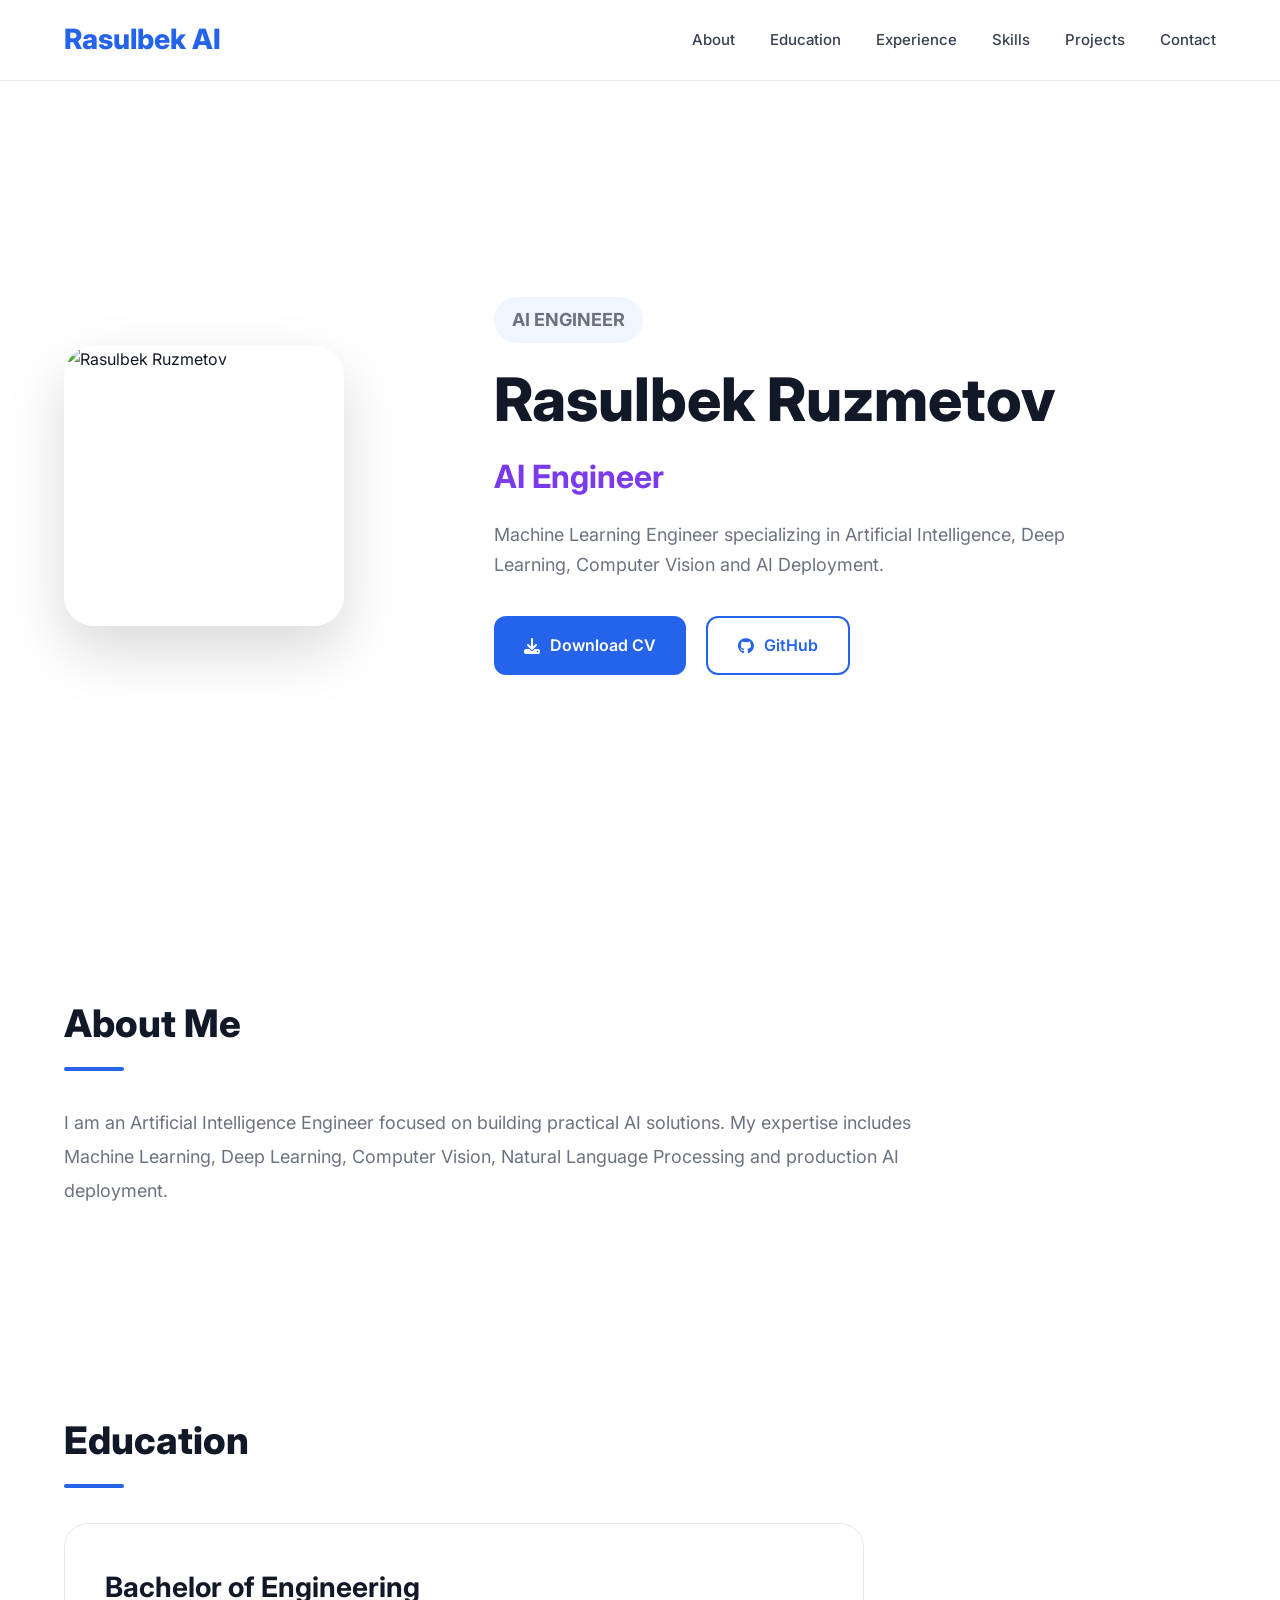
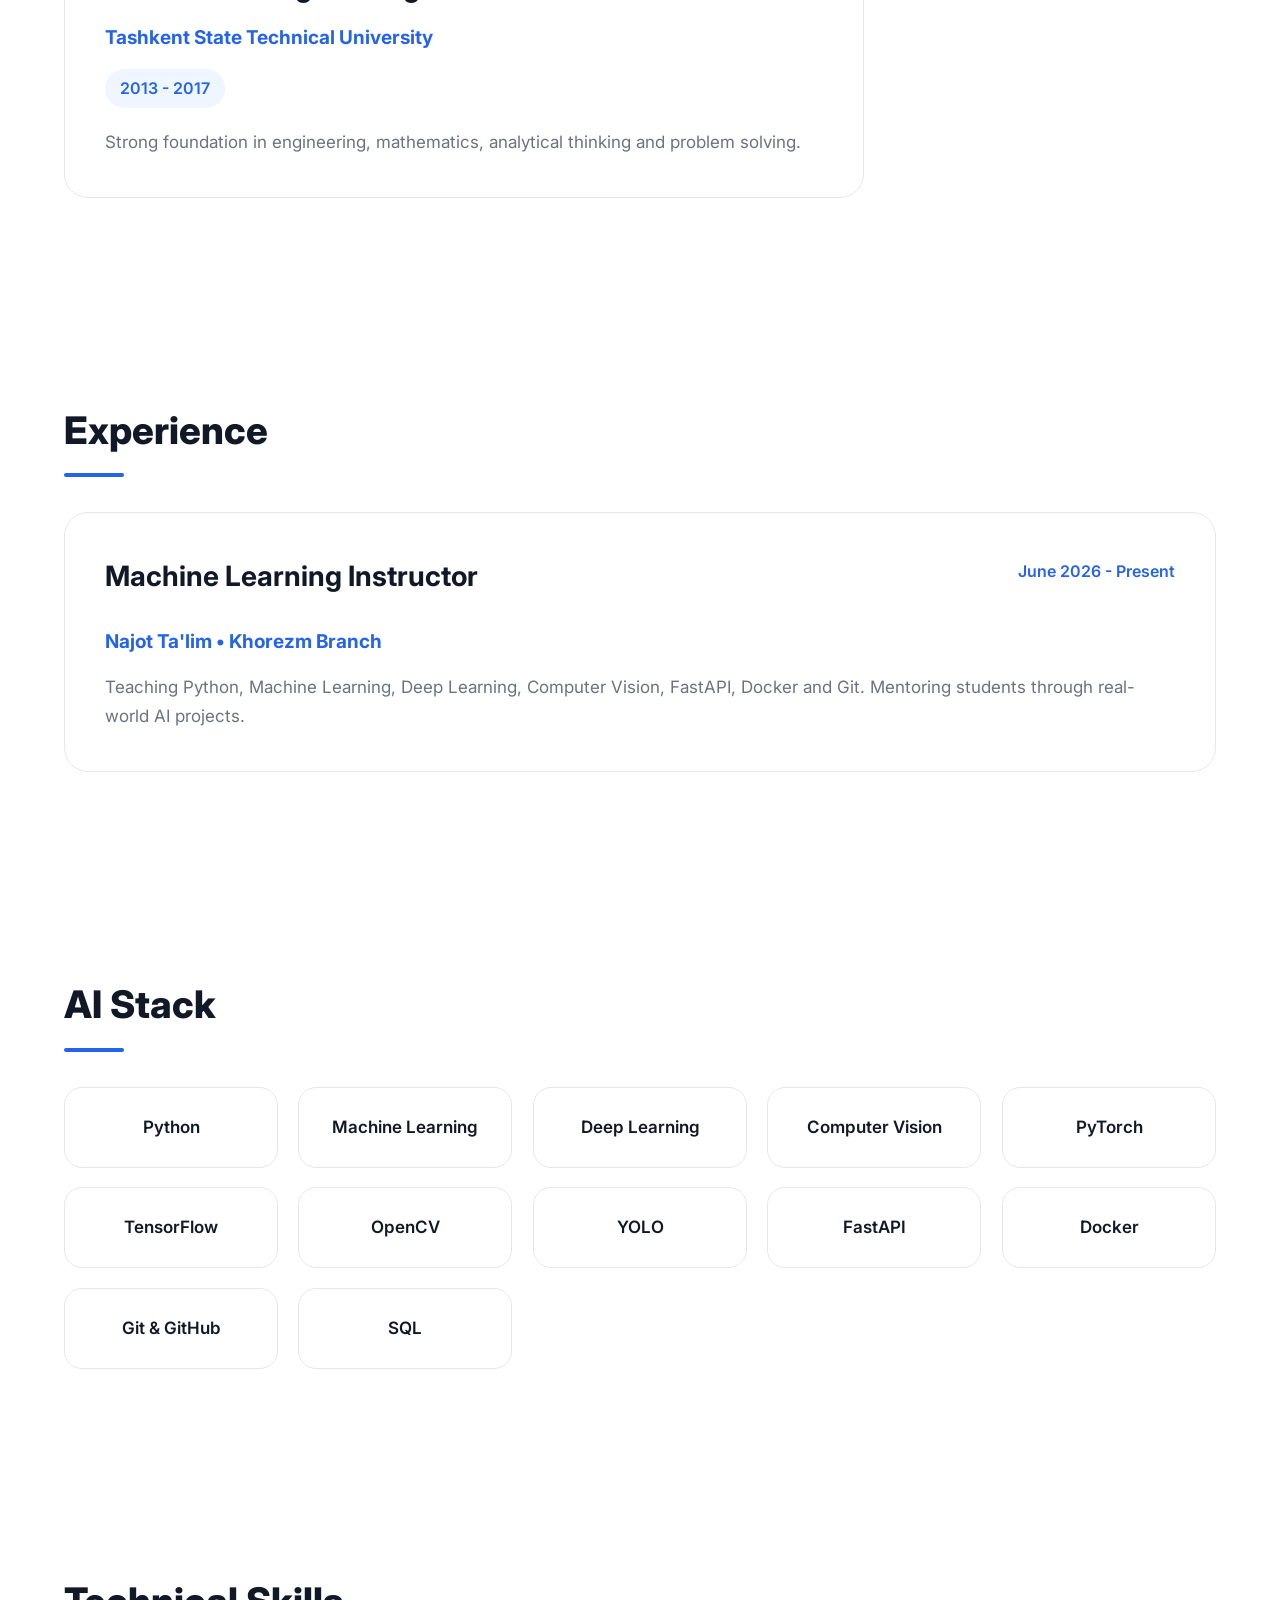
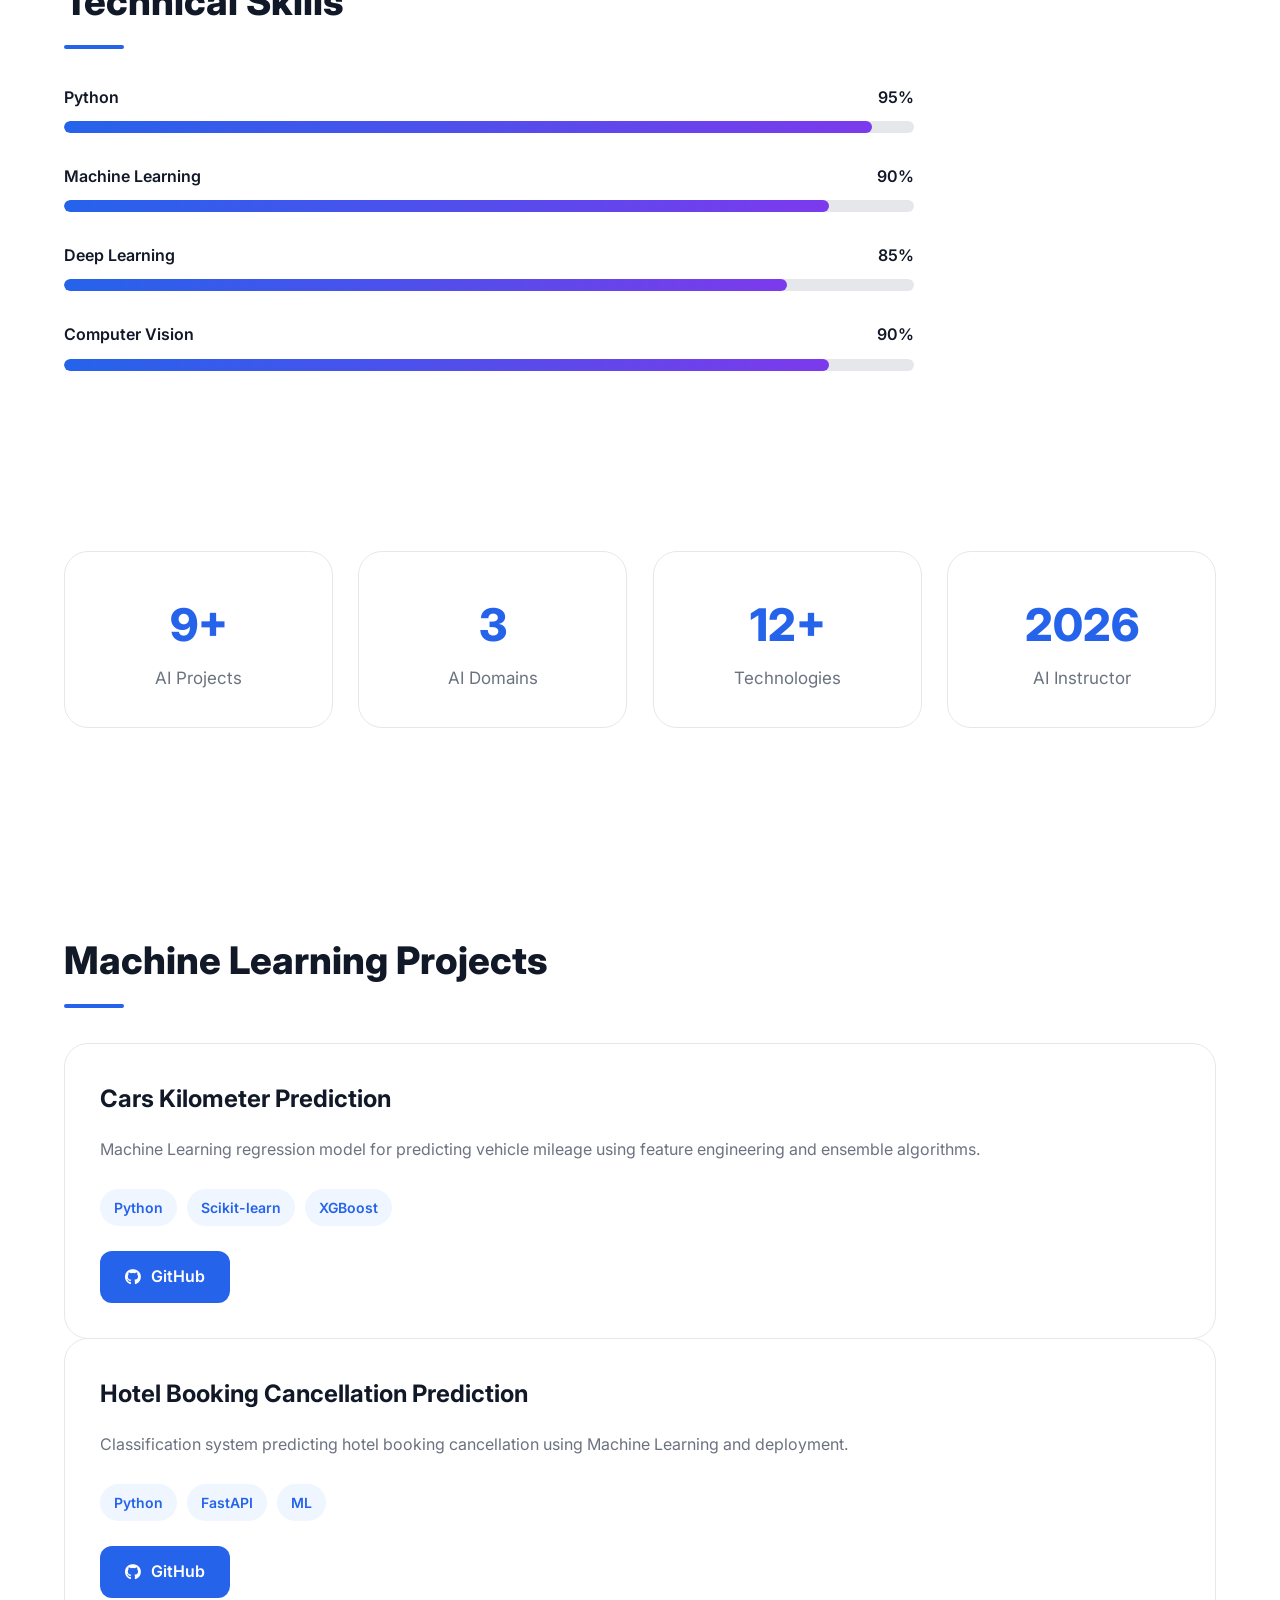
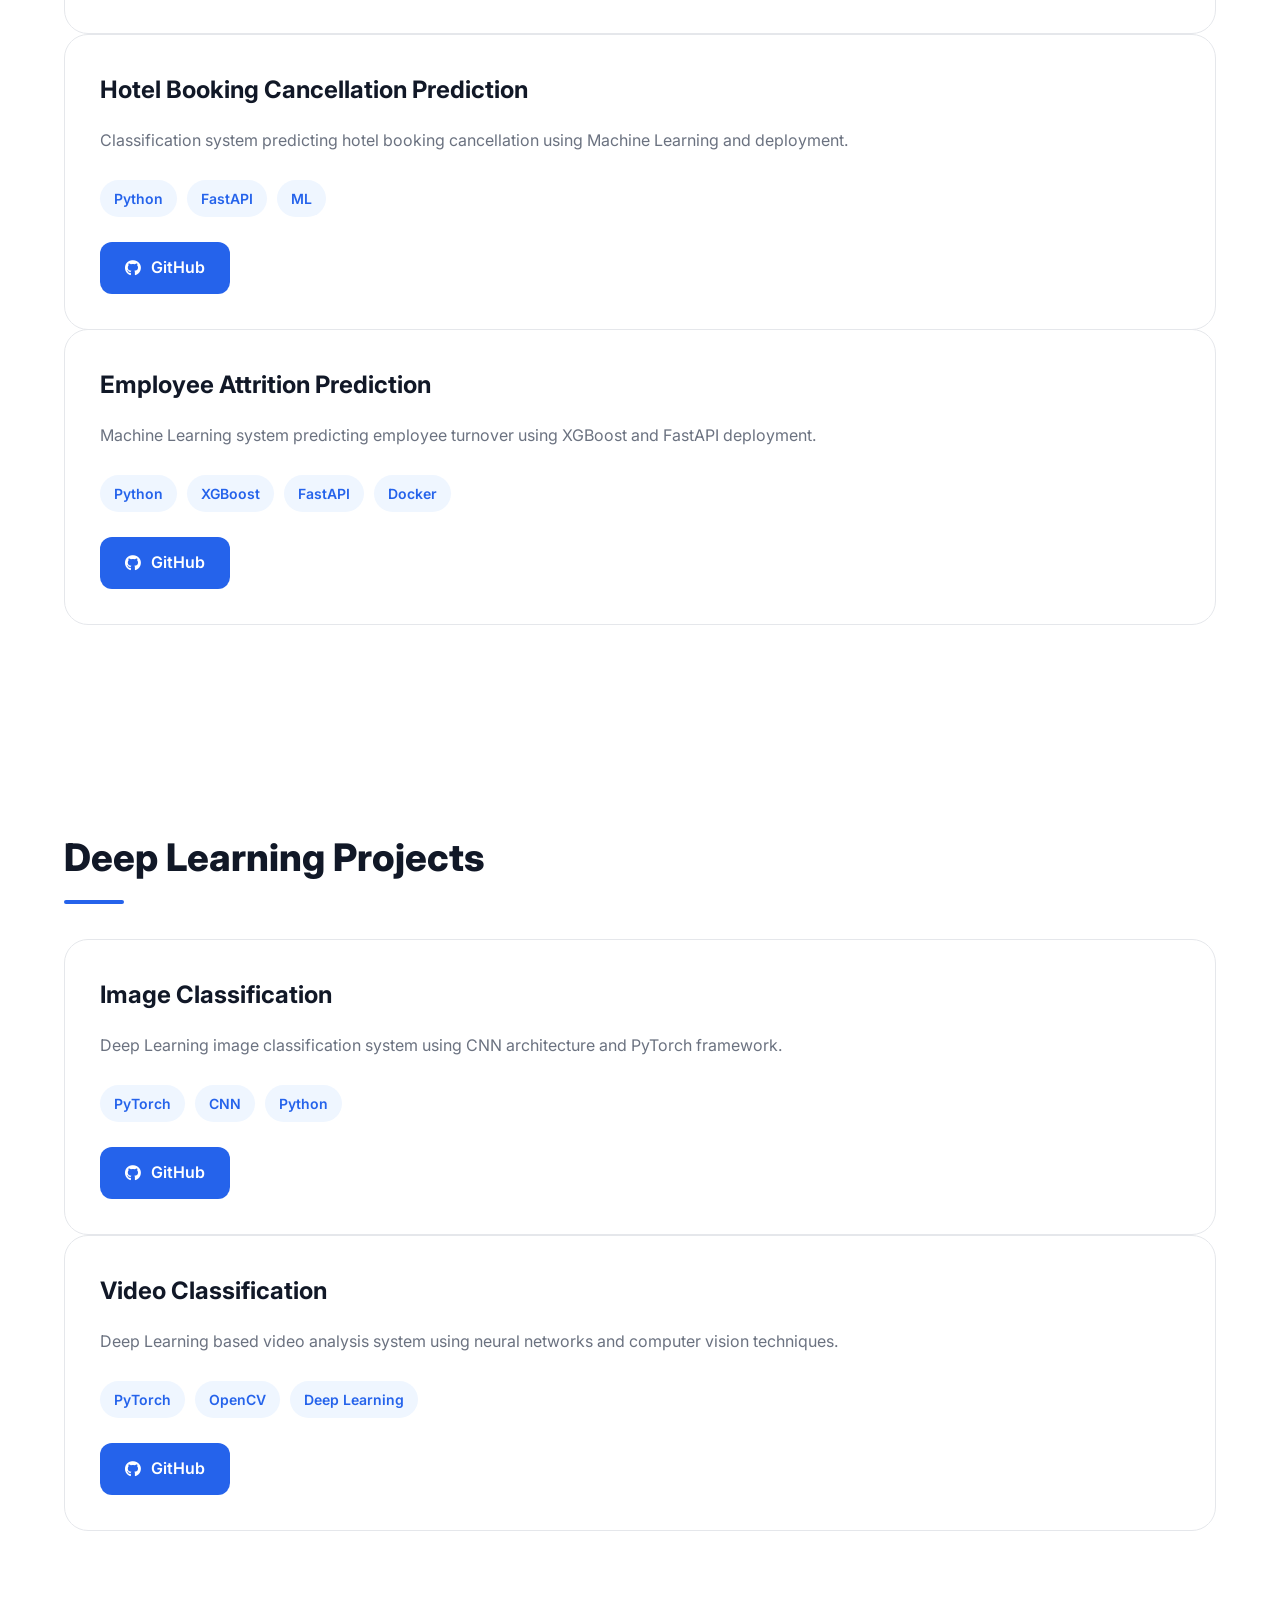
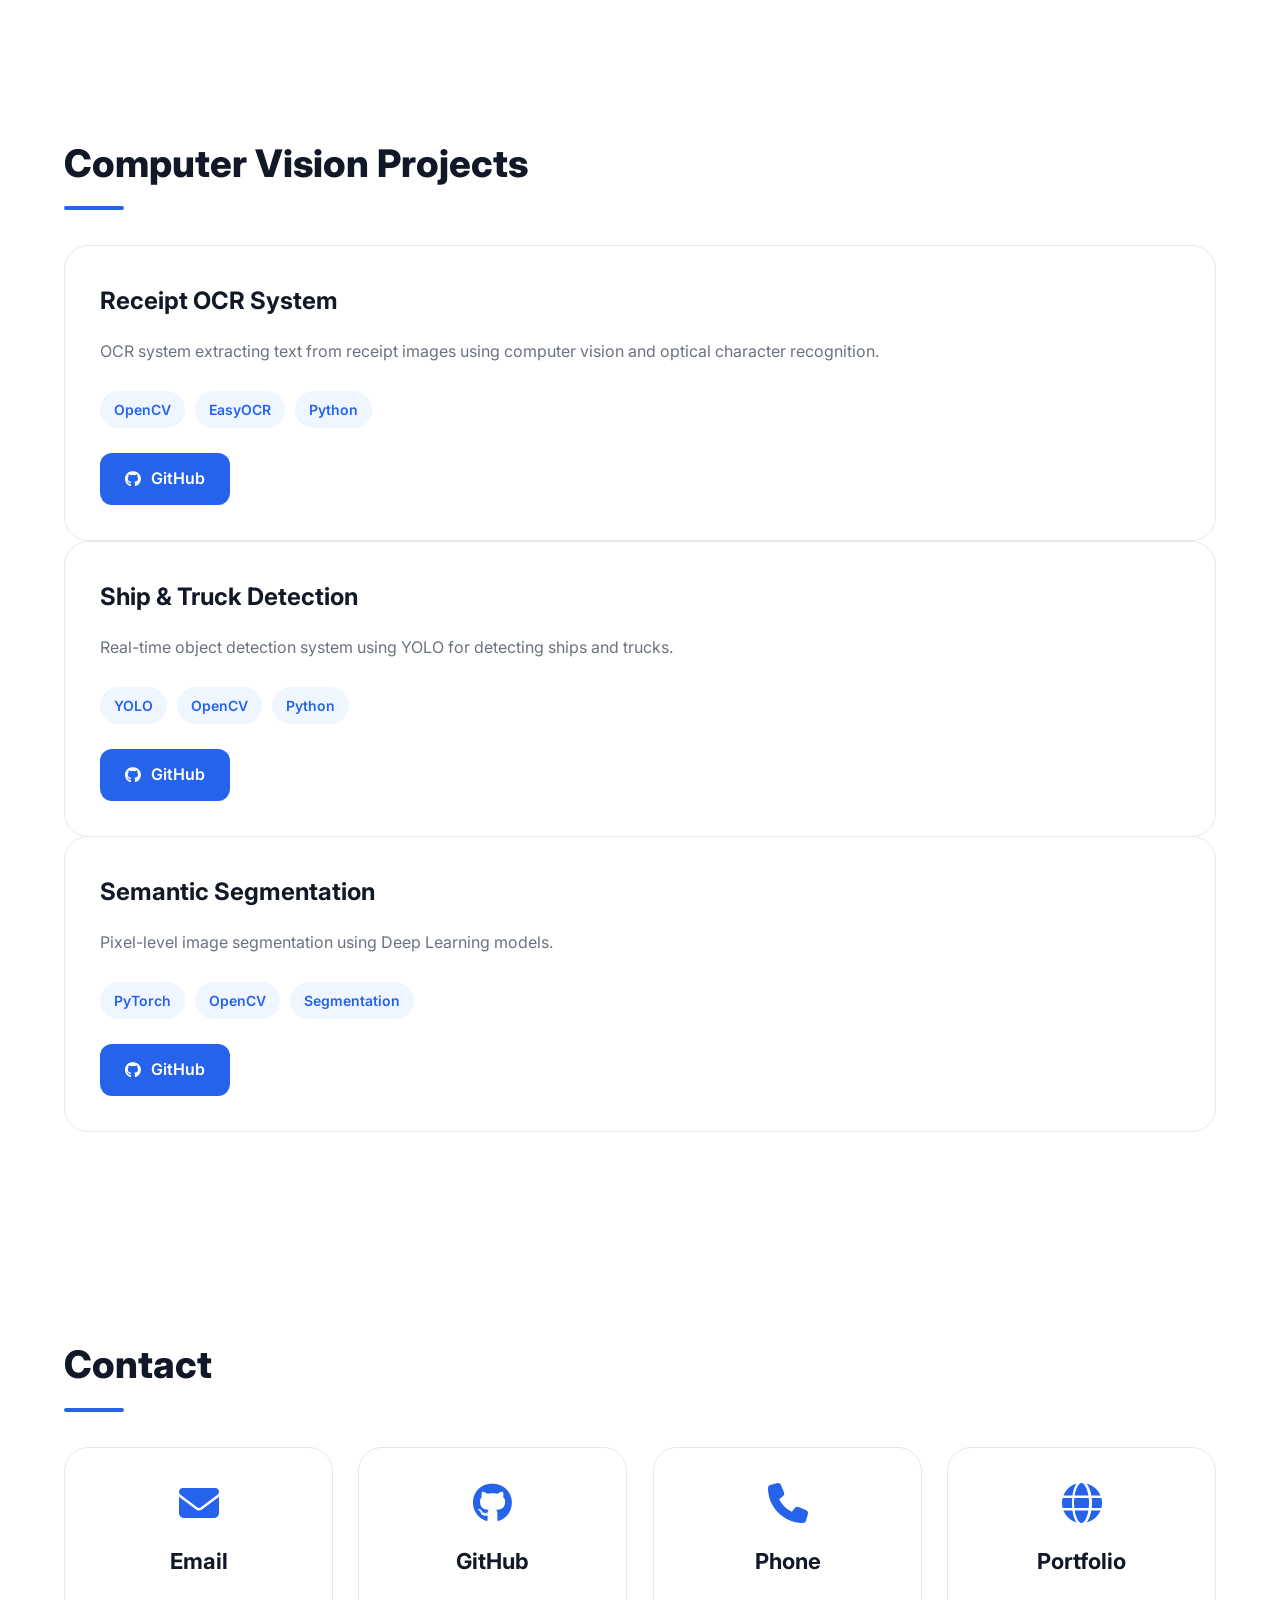
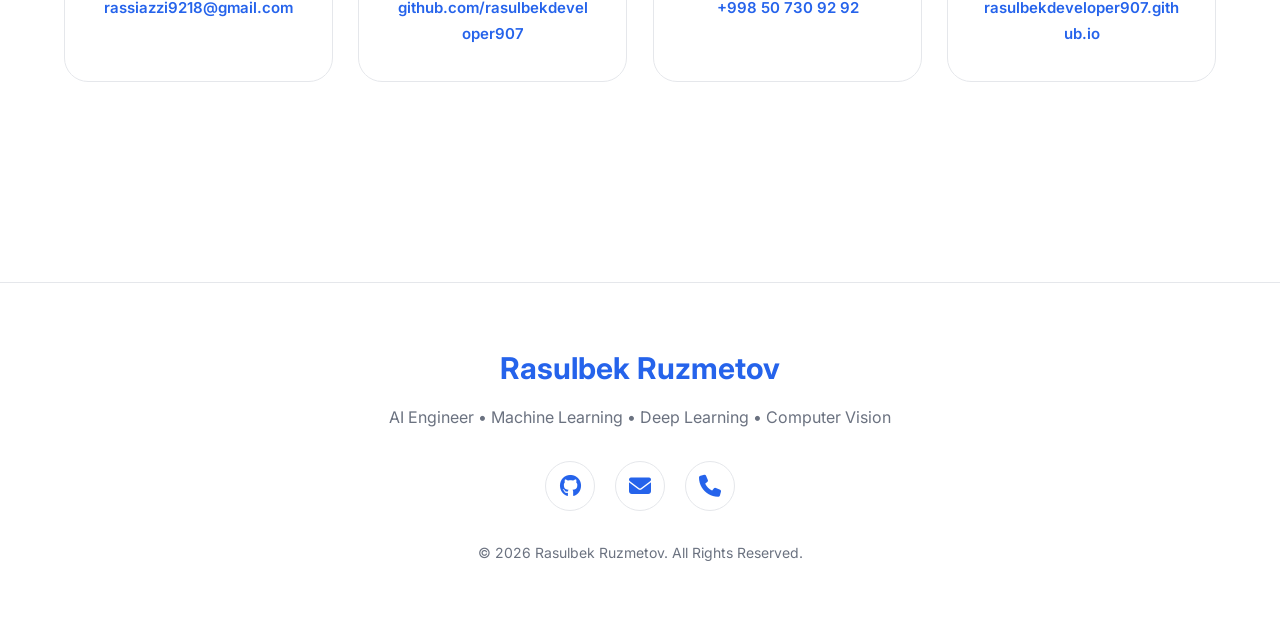
==== commit 934e8978: "fh" ====
--- a/index.html
+++ b/index.html
@@ -3,960 +3,1690 @@
 
 <head>
 
-    <meta charset="UTF-8">
-
-    <meta name="viewport" content="width=device-width, initial-scale=1.0">
-
-    <title>Rasulbek Ruzmetov | AI Engineer</title>
-
-    <link rel="preconnect" href="https://fonts.googleapis.com">
-
-    <link rel="preconnect" href="https://fonts.gstatic.com" crossorigin>
-
-    <link href="https://fonts.googleapis.com/css2?family=Inter:wght@300;400;500;600;700;800&display=swap" rel="stylesheet">
-
-    <link rel="stylesheet"
-          href="https://cdnjs.cloudflare.com/ajax/libs/font-awesome/6.7.2/css/all.min.css">
-
-    <link rel="stylesheet" href="style.css">
+<meta charset="UTF-8">
+
+<meta name="viewport" content="width=device-width, initial-scale=1.0">
+
+
+<title>
+Rasulbek Ruzmetov | AI Engineer
+</title>
+
+
+<!-- Google Font -->
+
+<link rel="preconnect" href="https://fonts.googleapis.com">
+
+<link rel="preconnect" href="https://fonts.gstatic.com" crossorigin>
+
+<link href="https://fonts.googleapis.com/css2?family=Inter:wght@300;400;500;600;700;800&display=swap"
+rel="stylesheet">
+
+
+<!-- Icons -->
+
+<link rel="stylesheet"
+href="https://cdnjs.cloudflare.com/ajax/libs/font-awesome/6.7.2/css/all.min.css">
+
+
+<!-- CSS -->
+
+<link rel="stylesheet" href="style.css">
+
 
 </head>
 
+
+
 <body>
 
+
+<!-- =========================
+HEADER
+========================= -->
+
+
 <header>
 
-    <div class="container">
-
-        <nav>
-
-            <div class="logo">
-
-                Rasulbek.
-
-            </div>
-
-            <ul>
-
-                <li><a href="#about">About</a></li>
-
-                <li><a href="#experience">Experience</a></li>
-
-                <li><a href="#education">Education</a></li>
-
-                <li><a href="#skills">Skills</a></li>
-
-                <li><a href="#projects">Projects</a></li>
-
-                <li><a href="#contact">Contact</a></li>
-
-            </ul>
-
-        </nav>
-
-    </div>
+
+<div class="container">
+
+
+<nav>
+
+
+<div class="logo">
+
+Rasulbek AI
+
+</div>
+
+
+
+<ul>
+
+
+<li>
+<a href="#about">
+About
+</a>
+</li>
+
+
+<li>
+<a href="#education">
+Education
+</a>
+</li>
+
+
+<li>
+<a href="#experience">
+Experience
+</a>
+</li>
+
+
+<li>
+<a href="#skills">
+Skills
+</a>
+</li>
+
+
+<li>
+<a href="#projects">
+Projects
+</a>
+</li>
+
+
+<li>
+<a href="#contact">
+Contact
+</a>
+</li>
+
+
+</ul>
+
+
+
+</nav>
+
+
+</div>
+
 
 </header>
 
+
+
+
+
+<!-- =========================
+HERO SECTION
+========================= -->
+
+
 <section class="hero">
 
-    <div class="container hero-content">
-
-<!-- LEFT SIDE -->
-
-<div class="hero-left">
-
-    <img src="Avatar_2.png"
-         alt="Rasulbek"
-         class="profile-image">
-
-</div>
-
-<!-- RIGHT SIDE -->
-
-<div class="hero-right">
-
-    <h1>
-
-        Ro'zmetov Rasulbek
-
-    </h1>
-
-    <h2>
-
-        <span class="typing"></span>
-
-    </h2>
-
-    <p>
-
-        Machine Learning Engineer and AI Instructor with practical experience
-        in Machine Learning, Deep Learning, Computer Vision, FastAPI,
-        Docker and deploying production-ready AI systems.
-
-    </p>
-
-    <div class="hero-buttons">
-
-        <a href="CV.pdf"
-           class="btn primary"
-           download>
-
-            <i class="fa-solid fa-download"></i>
-
-            Download CV
-
-        </a>
-
-        <a href="https://github.com/rasulbekdeveloper907"
-           target="_blank"
-           class="btn outline">
-
-            <i class="fa-brands fa-github"></i>
-
-            GitHub
-
-        </a>
-
-    </div>
-
-</div>
-
-</div>
+
+<div class="container hero-grid">
+
+
+
+<div class="hero-image">
+
+
+<img src="assets/Avatar_2.png"
+alt="Rasulbek Ruzmetov">
+
+
+</div>
+
+
+
+
+<div class="hero-content">
+
+
+<p class="badge">
+
+AI ENGINEER
+
+</p>
+
+
+
+<h1>
+
+Rasulbek Ruzmetov
+
+</h1>
+
+
+
+<h2>
+
+<span class="typing"></span>
+
+</h2>
+
+
+
+
+<p>
+
+
+Machine Learning Engineer specializing in
+Artificial Intelligence, Deep Learning,
+Computer Vision and AI Deployment.
+
+
+</p>
+
+
+
+
+<div class="buttons">
+
+
+<a href="assets/CV.pdf"
+class="btn primary"
+download>
+
+
+<i class="fa-solid fa-download"></i>
+
+Download CV
+
+
+</a>
+
+
+
+
+<a href="https://github.com/rasulbekdeveloper907"
+target="_blank"
+class="btn outline">
+
+
+<i class="fa-brands fa-github"></i>
+
+GitHub
+
+
+</a>
+
+
+
+</div>
+
+
+</div>
+
+
+
+</div>
+
 
 </section>
 
+
+
+
+
+<!-- =========================
+ABOUT
+========================= -->
+
+
 <section id="about">
 
+
 <div class="container">
 
+
 <h2 class="section-title">
 
 About Me
 
 </h2>
 
+
+
 <p class="about-text">
 
-I am an Artificial Intelligence Engineer specializing in
-Machine Learning, Deep Learning and Computer Vision.
-
-I enjoy building end-to-end AI solutions,
-deploying production-ready models,
-and mentoring future AI engineers through practical,
-project-based learning.
-
-Currently, I work as a
-
-<strong>
+
+I am an Artificial Intelligence Engineer
+focused on building practical AI solutions.
+
+
+My expertise includes Machine Learning,
+Deep Learning, Computer Vision,
+Natural Language Processing and
+production AI deployment.
+
+
+</p>
+
+
+</div>
+
+
+</section>
+
+
+
+
+
+<!-- =========================
+EDUCATION
+========================= -->
+
+
+<section id="education">
+
+
+<div class="container">
+
+
+<h2 class="section-title">
+
+Education
+
+</h2>
+
+
+
+<div class="card">
+
+
+<h3>
+
+Bachelor of Engineering
+
+</h3>
+
+
+<h4>
+
+Tashkent State Technical University
+
+</h4>
+
+
+<span>
+
+2013 - 2017
+
+</span>
+
+
+<p>
+
+Strong foundation in engineering,
+mathematics, analytical thinking
+and problem solving.
+
+</p>
+
+
+</div>
+
+
+</div>
+
+
+</section>
+
+
+
+<!-- davom etadi -->
+
+
+
+<script src="script.js"></script>
+
+
+</body>
+
+
+</html> 
+
+<!-- =========================
+EXPERIENCE
+========================= -->
+
+
+<section id="experience">
+
+
+<div class="container">
+
+
+<h2 class="section-title">
+
+Experience
+
+</h2>
+
+
+
+<div class="card">
+
+
+<div class="card-header">
+
+
+<h3>
 
 Machine Learning Instructor
 
-</strong>
-
-at
-
-<strong>
-
-Najot Ta'lim Khorezm Branch
-
-</strong>
-
-since June 2026.
-
-</p>
-
-</div>
+</h3>
+
+
+<span>
+
+June 2026 - Present
+
+</span>
+
+
+</div>
+
+
+
+<h4>
+
+Najot Ta'lim • Khorezm Branch
+
+</h4>
+
+
+
+<p>
+
+
+Teaching Python, Machine Learning,
+Deep Learning, Computer Vision,
+FastAPI, Docker and Git.
+
+
+Mentoring students through
+real-world AI projects.
+
+
+</p>
+
+
+
+</div>
+
+
+
+</div>
+
 
 </section>
 
-<!-- ===========================
-     EXPERIENCE
-=========================== -->
-
-<section id="experience">
-
-    <div class="container">
-
-        <h2 class="section-title">
-
-            Experience
-
-        </h2>
-
-        <div class="card">
-
-            <div class="card-header">
-
-                <h3>
-
-                    Machine Learning Instructor
-
-                </h3>
-
-                <span>
-
-                    June 2026 – Present
-
-                </span>
-
-            </div>
-
-            <h4>
-
-                Najot Ta'lim • Khorezm Branch
-
-            </h4>
-
-            <p>
-
-                Teaching Python, Machine Learning, Deep Learning,
-                Computer Vision, FastAPI, Docker, Git and GitHub.
-                Mentoring students through real-world AI projects.
-
-            </p>
-
-        </div>
-
-    </div>
+
+<!-- =========================
+AI STACK
+========================= -->
+
+
+<section id="stack">
+
+
+<div class="container">
+
+
+<h2 class="section-title">
+
+AI Stack
+
+</h2>
+
+
+
+<div class="skills-grid">
+
+
+<div class="skill">
+
+Python
+
+</div>
+
+
+<div class="skill">
+
+Machine Learning
+
+</div>
+
+
+
+<div class="skill">
+
+Deep Learning
+
+</div>
+
+
+
+<div class="skill">
+
+Computer Vision
+
+</div>
+
+
+
+<div class="skill">
+
+PyTorch
+
+</div>
+
+
+
+<div class="skill">
+
+TensorFlow
+
+</div>
+
+
+
+<div class="skill">
+
+OpenCV
+
+</div>
+
+
+
+<div class="skill">
+
+YOLO
+
+</div>
+
+
+
+<div class="skill">
+
+FastAPI
+
+</div>
+
+
+
+<div class="skill">
+
+Docker
+
+</div>
+
+
+
+<div class="skill">
+
+Git & GitHub
+
+</div>
+
+
+
+<div class="skill">
+
+SQL
+
+</div>
+
+
+
+</div>
+
+
+</div>
+
 
 </section>
 
-<!-- ===========================
-     EDUCATION
-=========================== -->
-
-<section id="education">
-
-    <div class="container">
-
-        <h2 class="section-title">
-
-            Education
-
-        </h2>
-
-        <div class="card">
-
-            <div class="card-header">
-
-                <h3>
-
-                    Bachelor of Engineering
-
-                </h3>
-
-                <span>
-
-                    2013 – 2017
-
-                </span>
-
-            </div>
-
-            <h4>
-
-                Tashkent State Technical University
-
-            </h4>
-
-            <p>
-
-                Bachelor's degree with a strong foundation in
-                engineering, mathematics, analytical thinking
-                and problem solving.
-
-            </p>
-
-        </div>
-
-    </div>
+<!-- =========================
+SKILLS
+========================= -->
+
+
+<section id="skills">
+
+
+<div class="container">
+
+
+<h2 class="section-title">
+
+Technical Skills
+
+</h2>
+
+
+
+<div class="skill-bars">
+
+
+<div class="bar">
+
+
+<div class="bar-title">
+
+Python
+
+<span>
+95%
+</span>
+
+</div>
+
+
+<div class="progress">
+
+
+<div class="progress-fill python">
+
+</div>
+
+
+</div>
+
+
+</div>
+
+
+
+
+<div class="bar">
+
+
+<div class="bar-title">
+
+Machine Learning
+
+<span>
+90%
+</span>
+
+</div>
+
+
+<div class="progress">
+
+
+<div class="progress-fill ml">
+
+</div>
+
+
+</div>
+
+
+</div>
+
+
+
+
+
+<div class="bar">
+
+
+<div class="bar-title">
+
+Deep Learning
+
+<span>
+85%
+</span>
+
+</div>
+
+
+<div class="progress">
+
+
+<div class="progress-fill dl">
+
+</div>
+
+
+</div>
+
+
+</div>
+
+
+
+
+
+<div class="bar">
+
+
+<div class="bar-title">
+
+Computer Vision
+
+<span>
+90%
+</span>
+
+</div>
+
+
+<div class="progress">
+
+
+<div class="progress-fill cv">
+
+</div>
+
+
+</div>
+
+
+</div>
+
+
+
+</div>
+
+
+</div>
+
 
 </section>
 
 
-<!-- ===========================
-     SKILLS
-=========================== -->
-
-<section id="skills">
-
-    <div class="container">
-
-        <h2 class="section-title">
-
-            Core Skills
-
-        </h2>
-
-        <div class="skills-grid">
-
-            <div class="skill">Python</div>
-
-            <div class="skill">SQL</div>
-
-            <div class="skill">Machine Learning</div>
-
-            <div class="skill">Deep Learning</div>
-
-            <div class="skill">Computer Vision</div>
-
-            <div class="skill">PyTorch</div>
-
-            <div class="skill">TensorFlow</div>
-
-            <div class="skill">OpenCV</div>
-
-            <div class="skill">YOLO</div>
-
-            <div class="skill">FastAPI</div>
-
-            <div class="skill">Docker</div>
-
-            <div class="skill">Git</div>
-
-            <div class="skill">GitHub</div>
-
-        </div>
-
-    </div>
+<!-- =========================
+STATS
+========================= -->
+
+
+<section class="stats">
+
+
+<div class="container">
+
+
+<div class="stats-grid">
+
+
+
+<div class="stat-card">
+
+
+<h3>
+
+9+
+
+</h3>
+
+
+<p>
+
+AI Projects
+
+</p>
+
+
+</div>
+
+
+
+
+
+<div class="stat-card">
+
+
+<h3>
+
+3
+
+</h3>
+
+
+<p>
+
+AI Domains
+
+</p>
+
+
+</div>
+
+
+
+
+
+<div class="stat-card">
+
+
+<h3>
+
+12+
+
+</h3>
+
+
+<p>
+
+Technologies
+
+</p>
+
+
+</div>
+
+
+
+
+
+<div class="stat-card">
+
+
+<h3>
+
+2026
+
+</h3>
+
+
+<p>
+
+AI Instructor
+
+</p>
+
+
+</div>
+
+
+
+</div>
+
+
+</div>
+
 
 </section>
 
-<!-- ===========================
-     STATS
-=========================== -->
-
-<section class="stats">
-
-    <div class="container">
-
-        <div class="stats-grid">
-
-            <div class="stat-card">
-
-                <h3>
-
-                    9+
-
-                </h3>
-
-                <p>
-
-                    AI Projects
-
-                </p>
-
-            </div>
-
-            <div class="stat-card">
-
-                <h3>
-
-                    12+
-
-                </h3>
-
-                <p>
-
-                    AI Technologies
-
-                </p>
-
-            </div>
-
-            <div class="stat-card">
-
-                <h3>
-
-                    2026–
-
-                </h3>
-
-                <p>
-
-                    AI Instructor
-
-                </p>
-
-            </div>
-
-            <div class="stat-card">
-
-                <h3>
-
-                    100%
-
-                </h3>
-
-                <p>
-
-                    Project Based
-
-                </p>
-
-            </div>
-
-        </div>
-
-    </div>
+
+<section id="projects">
+
+
+<div class="container">
+
+
+<h2 class="section-title">
+
+Machine Learning Projects
+
+</h2>
+
+
+
+<div class="projects-grid">
+
+<div class="project-card">
+
+
+<h3>
+
+Cars Kilometer Prediction
+
+</h3>
+
+
+
+<p>
+
+Machine Learning regression model
+for predicting vehicle mileage
+using feature engineering and
+ensemble algorithms.
+
+</p>
+
+
+
+<div class="tech-stack">
+
+
+<span>
+
+Python
+
+</span>
+
+
+<span>
+
+Scikit-learn
+
+</span>
+
+
+<span>
+
+XGBoost
+
+</span>
+
+
+
+</div>
+
+
+
+<a href="https://github.com/rasulbekdeveloper907/Cars-Kilometer-Prediction-"
+target="_blank"
+class="project-btn">
+
+
+<i class="fa-brands fa-github"></i>
+
+GitHub
+
+
+</a>
+
+
+
+</div>
+
+<div class="project-card">
+
+
+<h3>
+
+Hotel Booking Cancellation Prediction
+
+</h3>
+
+
+<p>
+
+Classification system predicting
+hotel booking cancellation using
+Machine Learning and deployment.
+
+</p>
+
+
+<div class="tech-stack">
+
+
+<span>
+Python
+</span>
+
+
+<span>
+FastAPI
+</span>
+
+
+<span>
+ML
+</span>
+
+
+</div>
+
+
+
+<a href="https://github.com/rasulbekdeveloper907/Hotel-Booking-Cancellation-Prediction"
+target="_blank"
+class="project-btn">
+
+
+<i class="fa-brands fa-github"></i>
+
+GitHub
+
+
+</a>
+
+
+
+</div>
+
+
+<div class="project-card">
+
+
+<h3>
+
+Hotel Booking Cancellation Prediction
+
+</h3>
+
+
+<p>
+
+Classification system predicting
+hotel booking cancellation using
+Machine Learning and deployment.
+
+</p>
+
+
+<div class="tech-stack">
+
+
+<span>
+Python
+</span>
+
+
+<span>
+FastAPI
+</span>
+
+
+<span>
+ML
+</span>
+
+
+</div>
+
+
+
+<a href="https://github.com/rasulbekdeveloper907/Hotel-Booking-Cancellation-Prediction"
+target="_blank"
+class="project-btn">
+
+
+<i class="fa-brands fa-github"></i>
+
+GitHub
+
+
+</a>
+
+
+
+</div>
+
+<!-- ML PROJECT 4 -->
+
+<div class="project-card">
+
+
+<h3>
+
+Employee Attrition Prediction
+
+</h3>
+
+
+<p>
+
+Machine Learning system predicting
+employee turnover using XGBoost
+and FastAPI deployment.
+
+</p>
+
+
+
+<div class="tech-stack">
+
+
+<span>
+Python
+</span>
+
+
+<span>
+XGBoost
+</span>
+
+
+<span>
+FastAPI
+</span>
+
+
+<span>
+Docker
+</span>
+
+
+</div>
+
+
+
+<a href="https://github.com/rasulbekdeveloper907/Employee_Attrition_Project"
+target="_blank"
+class="project-btn">
+
+
+<i class="fa-brands fa-github"></i>
+
+GitHub
+
+
+</a>
+
+
+</div>
+
+</div>
+
+</div>
 
 </section>
 
-<!-- ===========================
-     PROJECTS
-=========================== -->
-
-<section id="projects">
-
-    <div class="container">
-
-        <h2 class="section-title">
-
-            Machine Learning Projects
-
-        </h2>
-
-        <div class="projects-grid">
-
-            <!-- Card 1 -->
-
-            <div class="project-card">
-
-                <h3>Cars Kilometer Prediction</h3>
-
-                <p>
-
-                    Regression model for predicting vehicle mileage using
-                    feature engineering and ensemble learning.
-
-                </p>
-
-                <div class="tech-stack">
-
-                    <span>Python</span>
-
-                    <span>Scikit-learn</span>
-
-                    <span>XGBoost</span>
-
-                </div>
-
-                <a href="https://github.com/rasulbekdeveloper907/Cars-Kilometer-Prediction-"
-                   target="_blank"
-                   class="project-btn">
-
-                    <i class="fa-brands fa-github"></i>
-
-                    GitHub
-
-                </a>
-
-            </div>
-
-            <!-- Card 2 -->
-
-            <div class="project-card">
-
-                <h3>Hotel Booking Cancellation</h3>
-
-                <p>
-
-                    Classification model for predicting hotel booking
-                    cancellations with FastAPI deployment.
-
-                </p>
-
-                <div class="tech-stack">
-
-                    <span>Python</span>
-
-                    <span>FastAPI</span>
-
-                    <span>Machine Learning</span>
-
-                </div>
-
-                <a href="https://github.com/rasulbekdeveloper907/Hotel-Booking-Cancellation-Prediction"
-                   target="_blank"
-                   class="project-btn">
-
-                    <i class="fa-brands fa-github"></i>
-
-                    GitHub
-
-                </a>
-
-            </div>
-
-            <!-- Card 3 -->
-
-            <div class="project-card">
-
-                <h3>YouTube Video Categorization</h3>
-
-                <p>
-
-                    NLP model for automatic YouTube video category prediction.
-
-                </p>
-
-                <div class="tech-stack">
-
-                    <span>Python</span>
-
-                    <span>NLP</span>
-
-                    <span>Scikit-learn</span>
-
-                </div>
-
-                <a href="https://github.com/rasulbekdeveloper907/Yo_Tu_VidCat_Pred"
-                   target="_blank"
-                   class="project-btn">
-
-                    <i class="fa-brands fa-github"></i>
-
-                    GitHub
-
-                </a>
-
-            </div>
-
-            <!-- Card 4 -->
-
-            <div class="project-card">
-
-                <h3>Employee Attrition Prediction</h3>
-
-                <p>
-
-                    Machine Learning system for predicting employee turnover
-                    with FastAPI deployment.
-
-                </p>
-
-                <div class="tech-stack">
-
-                    <span>Python</span>
-
-                    <span>XGBoost</span>
-
-                    <span>FastAPI</span>
-
-                </div>
-
-                <a href="https://github.com/rasulbekdeveloper907/Employee_Attrition_Project"
-                   target="_blank"
-                   class="project-btn">
-
-                    <i class="fa-brands fa-github"></i>
-
-                    GitHub
-
-                </a>
-
-            </div>
-
-        </div>
-
-    </div>
+
+<!-- =========================
+DEEP LEARNING PROJECTS
+========================= -->
+
+
+<section id="deep-learning">
+
+
+<div class="container">
+
+
+<h2 class="section-title">
+
+Deep Learning Projects
+
+</h2>
+
+
+
+<div class="projects-grid">
+
+
+<div class="project-card">
+
+
+<h3>
+
+Image Classification
+
+</h3>
+
+
+<p>
+
+Deep Learning image classification
+system using CNN architecture
+and PyTorch framework.
+
+</p>
+
+
+
+<div class="tech-stack">
+
+
+<span>
+PyTorch
+</span>
+
+
+<span>
+CNN
+</span>
+
+
+<span>
+Python
+</span>
+
+
+</div>
+
+
+
+<a href="https://github.com/rasulbekdeveloper907/DL_Image_Project"
+target="_blank"
+class="project-btn">
+
+
+<i class="fa-brands fa-github"></i>
+
+GitHub
+
+
+</a>
+
+
+
+</div>
+
+
+<div class="project-card">
+
+
+<h3>
+
+Video Classification
+
+</h3>
+
+
+<p>
+
+Deep Learning based video analysis
+system using neural networks and
+computer vision techniques.
+
+</p>
+
+
+
+<div class="tech-stack">
+
+
+<span>
+PyTorch
+</span>
+
+
+<span>
+OpenCV
+</span>
+
+
+<span>
+Deep Learning
+</span>
+
+
+</div>
+
+
+
+<a href="https://github.com/rasulbekdeveloper907/DL_Video_Project"
+target="_blank"
+class="project-btn">
+
+
+<i class="fa-brands fa-github"></i>
+
+GitHub
+
+
+</a>
+
+
+</div>
+
+</div>
+
+</div>
 
 </section>
 
-<!-- ===========================
-     DEEP LEARNING PROJECTS
-=========================== -->
-
-<section class="projects">
-
-    <div class="container">
-
-        <h2 class="section-title">
-
-            Deep Learning Projects
-
-        </h2>
-
-        <div class="projects-grid">
-
-            <!-- Project 1 -->
-
-            <div class="project-card">
-
-                <h3>
-
-                    Image Classification
-
-                </h3>
-
-                <p>
-
-                    Deep Learning image classification using
-                    PyTorch and Convolutional Neural Networks.
-
-                </p>
-
-                <div class="tech-stack">
-
-                    <span>PyTorch</span>
-
-                    <span>CNN</span>
-
-                    <span>Python</span>
-
-                </div>
-
-                <a href="https://github.com/rasulbekdeveloper907/DL_Image_Project"
-                   target="_blank"
-                   class="project-btn">
-
-                    <i class="fa-brands fa-github"></i>
-
-                    GitHub
-
-                </a>
-
-            </div>
-
-            <!-- Project 2 -->
-
-            <div class="project-card">
-
-                <h3>
-
-                    Video Classification
-
-                </h3>
-
-                <p>
-
-                    Video classification using Deep Learning
-                    and neural network architectures.
-
-                </p>
-
-                <div class="tech-stack">
-
-                    <span>PyTorch</span>
-
-                    <span>OpenCV</span>
-
-                    <span>Python</span>
-
-                </div>
-
-                <a href="https://github.com/rasulbekdeveloper907/DL_Video_Project"
-                   target="_blank"
-                   class="project-btn">
-
-                    <i class="fa-brands fa-github"></i>
-
-                    GitHub
-
-                </a>
-
-            </div>
-
-        </div>
-
-    </div>
+<!-- =========================
+COMPUTER VISION PROJECTS
+========================= -->
+
+
+<section id="computer-vision">
+
+
+<div class="container">
+
+
+<h2 class="section-title">
+
+Computer Vision Projects
+
+</h2>
+
+
+
+<div class="projects-grid">
+
+
+<div class="project-card">
+
+
+<h3>
+
+Receipt OCR System
+
+</h3>
+
+
+<p>
+
+OCR system extracting text from
+receipt images using computer vision
+and optical character recognition.
+
+</p>
+
+
+
+<div class="tech-stack">
+
+
+<span>
+OpenCV
+</span>
+
+
+<span>
+EasyOCR
+</span>
+
+
+<span>
+Python
+</span>
+
+
+</div>
+
+
+
+<a href="https://github.com/rasulbekdeveloper907/Receipt_OCR_Project"
+target="_blank"
+class="project-btn">
+
+
+<i class="fa-brands fa-github"></i>
+
+GitHub
+
+
+</a>
+
+
+
+</div>
+
+
+<div class="project-card">
+
+
+<h3>
+
+Ship & Truck Detection
+
+</h3>
+
+
+<p>
+
+Real-time object detection system
+using YOLO for detecting ships
+and trucks.
+
+</p>
+
+
+
+<div class="tech-stack">
+
+
+<span>
+YOLO
+</span>
+
+
+<span>
+OpenCV
+</span>
+
+
+<span>
+Python
+</span>
+
+
+</div>
+
+
+
+<a href="https://github.com/rasulbekdeveloper907/Ship_Truck_Computer_Vision_Project"
+target="_blank"
+class="project-btn">
+
+
+<i class="fa-brands fa-github"></i>
+
+GitHub
+
+
+</a>
+
+
+
+</div>
+
+
+
+<div class="project-card">
+
+
+<h3>
+
+Semantic Segmentation
+
+</h3>
+
+
+<p>
+
+Pixel-level image segmentation
+using Deep Learning models.
+
+</p>
+
+
+
+<div class="tech-stack">
+
+
+<span>
+PyTorch
+</span>
+
+
+<span>
+OpenCV
+</span>
+
+
+<span>
+Segmentation
+</span>
+
+
+</div>
+
+
+
+<a href="https://github.com/rasulbekdeveloper907/CV_Segmentation_Project"
+target="_blank"
+class="project-btn">
+
+
+<i class="fa-brands fa-github"></i>
+
+GitHub
+
+
+</a>
+
+
+
+</div>
+
+
+</div>
+
+</div>
 
 </section>
 
-<!-- ===========================
-     COMPUTER VISION PROJECTS
-=========================== -->
-
-<section class="projects">
-
-    <div class="container">
-
-        <h2 class="section-title">
-
-            Computer Vision Projects
-
-        </h2>
-
-        <div class="projects-grid">
-
-            <!-- Project 1 -->
-
-            <div class="project-card">
-
-                <h3>
-
-                    Receipt OCR
-
-                </h3>
-
-                <p>
-
-                    Optical Character Recognition system
-                    using OpenCV and EasyOCR.
-
-                </p>
-
-                <div class="tech-stack">
-
-                    <span>OpenCV</span>
-
-                    <span>EasyOCR</span>
-
-                    <span>Python</span>
-
-                </div>
-
-                <a href="https://github.com/rasulbekdeveloper907/Receipt_OCR_Project"
-                   target="_blank"
-                   class="project-btn">
-
-                    <i class="fa-brands fa-github"></i>
-
-                    GitHub
-
-                </a>
-
-            </div>
-
-            <!-- Project 2 -->
-
-            <div class="project-card">
-
-                <h3>
-
-                    Ship & Truck Detection
-
-                </h3>
-
-                <p>
-
-                    YOLO based object detection system
-                    for detecting ships and trucks.
-
-                </p>
-
-                <div class="tech-stack">
-
-                    <span>YOLO</span>
-
-                    <span>OpenCV</span>
-
-                    <span>Python</span>
-
-                </div>
-
-                <a href="https://github.com/rasulbekdeveloper907/Ship_Truck_Computer_Vision_Project"
-                   target="_blank"
-                   class="project-btn">
-
-                    <i class="fa-brands fa-github"></i>
-
-                    GitHub
-
-                </a>
-
-            </div>
-
-            <!-- Project 3 -->
-
-            <div class="project-card">
-
-                <h3>
-
-                    Semantic Segmentation
-
-                </h3>
-
-                <p>
-
-                    Pixel-level semantic segmentation
-                    using PyTorch.
-
-                </p>
-
-                <div class="tech-stack">
-
-                    <span>PyTorch</span>
-
-                    <span>OpenCV</span>
-
-                    <span>Segmentation</span>
-
-                </div>
-
-                <a href="https://github.com/rasulbekdeveloper907/CV_Segmentation_Project"
-                   target="_blank"
-                   class="project-btn">
-
-                    <i class="fa-brands fa-github"></i>
-
-                    GitHub
-
-                </a>
-
-            </div>
-
-        </div>
-
-    </div>
+<!-- =========================
+CONTACT
+========================= -->
+
+
+<section id="contact">
+
+
+<div class="container">
+
+
+<h2 class="section-title">
+
+Contact
+
+</h2>
+
+
+
+<div class="contact-grid">
+
+
+
+<div class="contact-card">
+
+
+<i class="fa-solid fa-envelope"></i>
+
+
+<h3>
+
+Email
+
+</h3>
+
+
+<p>
+
+<a href="mailto:rassiazzi9218@gmail.com">
+
+rassiazzi9218@gmail.com
+
+</a>
+
+</p>
+
+
+</div>
+
+
+
+
+
+<div class="contact-card">
+
+
+<i class="fa-brands fa-github"></i>
+
+
+<h3>
+
+GitHub
+
+</h3>
+
+
+<p>
+
+<a href="https://github.com/rasulbekdeveloper907"
+target="_blank">
+
+
+github.com/rasulbekdeveloper907
+
+
+</a>
+
+</p>
+
+
+</div>
+
+
+
+
+
+<div class="contact-card">
+
+
+<i class="fa-solid fa-phone"></i>
+
+
+<h3>
+
+Phone
+
+</h3>
+
+
+<p>
+
+<a href="tel:+998507309292">
+
++998 50 730 92 92
+
+</a>
+
+</p>
+
+
+</div>
+
+
+
+
+
+<div class="contact-card">
+
+
+<i class="fa-solid fa-globe"></i>
+
+
+<h3>
+
+Portfolio
+
+</h3>
+
+
+<p>
+
+<a href="https://rasulbekdeveloper907.github.io"
+target="_blank">
+
+
+rasulbekdeveloper907.github.io
+
+
+</a>
+
+</p>
+
+
+</div>
+
+
+
+</div>
+
+
+</div>
+
 
 </section>
 
-<!-- ===========================
-     CONTACT
-=========================== -->
-
-<section id="contact">
-
-    <div class="container">
-
-        <h2 class="section-title">
-
-            Contact
-
-        </h2>
-
-        <div class="contact-grid">
-
-            <div class="contact-card">
-
-                <i class="fa-solid fa-phone"></i>
-
-                <h3>Phone</h3>
-
-                <p>
-
-                    <a href="tel:+998507309292">
-
-                        +998 50 730 92 92
-
-                    </a>
-
-                </p>
-
-            </div>
-
-            <div class="contact-card">
-
-                <i class="fa-solid fa-envelope"></i>
-
-                <h3>Email</h3>
-
-                <p>
-
-                    <a href="mailto:rassiazzi9218@gmail.com">
-
-                        rassiazzi9218@gmail.com
-
-                    </a>
-
-                </p>
-
-            </div>
-
-            <div class="contact-card">
-
-                <i class="fa-brands fa-github"></i>
-
-                <h3>GitHub</h3>
-
-                <p>
-
-                    <a href="https://github.com/rasulbekdeveloper907"
-                       target="_blank">
-
-                        github.com/rasulbekdeveloper907
-
-                    </a>
-
-                </p>
-
-            </div>
-
-            <div class="contact-card">
-
-                <i class="fa-solid fa-globe"></i>
-
-                <h3>Portfolio</h3>
-
-                <p>
-
-                    <a href="https://rasulbekdeveloper907.github.io"
-                       target="_blank">
-
-                        rasulbekdeveloper907.github.io
-
-                    </a>
-
-                </p>
-
-            </div>
-
-        </div>
-
-    </div>
-
-</section>
-
-<!-- ===========================
-     FOOTER
-=========================== -->
+
+<!-- =========================
+FOOTER
+========================= -->
+
 
 <footer>
 
-    <div class="container">
-
-        <h3>
-
-            Ro'zmetov Rasulbek
-
-        </h3>
-
-        <p>
-
-            AI Engineer • Machine Learning • Deep Learning • Computer Vision
-
-        </p>
-
-        <div class="footer-links">
-
-            <a href="https://github.com/rasulbekdeveloper907"
-               target="_blank">
-
-                <i class="fa-brands fa-github"></i>
-
-            </a>
-
-            <a href="mailto:rassiazzi9218@gmail.com">
-
-                <i class="fa-solid fa-envelope"></i>
-
-            </a>
-
-            <a href="tel:+998507309292">
-
-                <i class="fa-solid fa-phone"></i>
-
-            </a>
-
-        </div>
-
-        <p class="copyright">
-
-            © 2026 Ro'zmetov Rasulbek.
-            All Rights Reserved.
-
-        </p>
-
-    </div>
+
+<div class="container">
+
+
+<h3>
+
+Rasulbek Ruzmetov
+
+</h3>
+
+
+
+<p>
+
+AI Engineer • Machine Learning •
+Deep Learning • Computer Vision
+
+</p>
+
+
+
+
+<div class="footer-links">
+
+
+<a href="https://github.com/rasulbekdeveloper907"
+target="_blank">
+
+
+<i class="fa-brands fa-github"></i>
+
+
+</a>
+
+
+
+<a href="mailto:rassiazzi9218@gmail.com">
+
+
+<i class="fa-solid fa-envelope"></i>
+
+
+</a>
+
+
+
+<a href="tel:+998507309292">
+
+
+<i class="fa-solid fa-phone"></i>
+
+
+</a>
+
+
+</div>
+
+
+
+
+
+<p class="copyright">
+
+
+© <span id="year"></span>
+
+Rasulbek Ruzmetov.
+
+All Rights Reserved.
+
+
+</p>
+
+
+</div>
+
 
 </footer>
 
+
 <script src="script.js"></script>
 
 </body>
 
 </html>
 
-
--- a/style.css
+++ b/style.css
@@ -1,450 +1,501 @@
 /* ==========================================
-   AI Portfolio
+   AI PORTFOLIO 2026
    Rasulbek Ruzmetov
 ========================================== */
 
+
 *{
-    margin:0;
-    padding:0;
-    box-sizing:border-box;
-}
+
+margin:0;
+padding:0;
+box-sizing:border-box;
+
+}
+
+
 
 html{
-    scroll-behavior:smooth;
-}
+
+scroll-behavior:smooth;
+
+}
+
+
 
 body{
 
-    font-family:'Inter',sans-serif;
-
-    background:#ffffff;
-
-    color:#111111;
-
-    line-height:1.7;
-
-}
+font-family:'Inter',sans-serif;
+
+background:#ffffff;
+
+color:#111827;
+
+line-height:1.7;
+
+}
+
+
 
 a{
 
-    text-decoration:none;
-
-    color:inherit;
-
-}
+text-decoration:none;
+
+color:inherit;
+
+}
+
+
 
 img{
 
-    max-width:100%;
-
-    display:block;
-
-}
+max-width:100%;
+
+display:block;
+
+}
+
+
 
 ul{
 
-    list-style:none;
-
-}
+list-style:none;
+
+}
+
+
 
 .container{
 
-    width:90%;
-
-    max-width:1200px;
-
-    margin:auto;
-
-}
+width:90%;
+
+max-width:1200px;
+
+margin:auto;
+
+}
+
 
 
 :root{
 
-    --primary:#0057D9;
-
-    --text:#111111;
-
-    --gray:#666666;
-
-    --border:#e8e8e8;
-
-    --background:#ffffff;
-
-}
-
+
+--primary:#2563eb;
+
+--secondary:#7c3aed;
+
+--text:#111827;
+
+--gray:#6b7280;
+
+--border:#e5e7eb;
+
+--light:#f9fafb;
+
+
+}
 
 section{
 
-    padding:90px 0;
-
-}
+padding:100px 0;
+
+}
+
+
 
 .section-title{
 
-    font-size:34px;
-
-    font-weight:700;
-
-    color:var(--primary);
-
-    margin-bottom:40px;
-
-}
+
+font-size:38px;
+
+font-weight:800;
+
+margin-bottom:50px;
+
+color:var(--text);
+
+
+position:relative;
+
+
+}
+
+
+
+.section-title::after{
+
+
+content:"";
+
+
+width:60px;
+
+height:4px;
+
+
+background:var(--primary);
+
+
+position:absolute;
+
+
+bottom:-15px;
+
+left:0;
+
+
+border-radius:10px;
+
+
+}
+
+
+header{
+
+
+position:sticky;
+
+top:0;
+
+z-index:999;
+
+
+background:white;
+
+
+border-bottom:1px solid var(--border);
+
+
+}
+
+
+
+nav{
+
+
+height:80px;
+
+
+display:flex;
+
+justify-content:space-between;
+
+align-items:center;
+
+
+}
+
+
+
+.logo{
+
+
+font-size:28px;
+
+font-weight:800;
+
+
+color:var(--primary);
+
+
+}
+
+
+
+nav ul{
+
+
+display:flex;
+
+gap:35px;
+
+
+}
+
+
+
+nav ul a{
+
+
+font-size:15px;
+
+font-weight:500;
+
+
+color:#374151;
+
+
+transition:.3s;
+
+
+}
+
+
+
+nav ul a:hover{
+
+
+color:var(--primary);
+
+
+}
+
+
+.hero{
+
+
+min-height:90vh;
+
+
+display:flex;
+
+align-items:center;
+
+
+}
+
+
+
+.hero-grid{
+
+
+display:grid;
+
+
+grid-template-columns:350px 1fr;
+
+
+gap:80px;
+
+
+align-items:center;
+
+
+}
+
+
+.hero-image img{
+
+
+width:280px;
+
+height:280px;
+
+
+object-fit:cover;
+
+
+border-radius:30px;
+
+
+box-shadow:
+
+
+0 25px 60px rgba(0,0,0,.15);
+
+
+}
+
+
+.badge{
+
+
+display:inline-block;
+
+
+background:#eff6ff;
+
+
+color:var(--primary);
+
+
+padding:8px 18px;
+
+
+border-radius:50px;
+
+
+font-weight:700;
+
+
+font-size:14px;
+
+
+margin-bottom:20px;
+
+
+}
+
+
+.hero-content h1{
+
+
+font-size:60px;
+
+
+line-height:1.2;
+
+
+font-weight:800;
+
+
+color:#111827;
+
+
+}
+
+
+
+.hero-content h2{
+
+
+font-size:32px;
+
+
+color:var(--primary);
+
+
+margin:15px 0;
+
+
+}
+
+
+
+.typing{
+
+
+color:var(--secondary);
+
+
+}
+
+
+.hero-content p{
+
+
+font-size:18px;
+
+
+color:var(--gray);
+
+
+max-width:650px;
+
+
+}
+
+
+.buttons{
+
+
+display:flex;
+
+
+gap:20px;
+
+
+margin-top:35px;
+
+
+}
+
+
 
 .btn{
 
-    display:inline-flex;
-
-    align-items:center;
-
-    gap:10px;
-
-    padding:14px 28px;
-
-    border-radius:10px;
-
-    font-weight:600;
-
-    transition:.3s;
-
-}
+
+padding:14px 30px;
+
+
+border-radius:12px;
+
+
+font-weight:600;
+
+
+display:inline-flex;
+
+
+align-items:center;
+
+
+gap:10px;
+
+
+transition:.3s;
+
+
+}
+
+
 
 .primary{
 
-    background:var(--primary);
-
-    color:#fff;
-
-}
+
+background:var(--primary);
+
+
+color:white;
+
+
+}
+
 
 
 .primary:hover{
 
-    transform:translateY(-3px);
-
-}
+
+transform:translateY(-4px);
+
+
+}
+
+
 
 .outline{
 
-    border:2px solid var(--primary);
-
-    color:var(--primary);
-
-}
+
+border:2px solid var(--primary);
+
+
+color:var(--primary);
+
+
+}
+
+
 
 .outline:hover{
 
-    background:var(--primary);
-
-    color:white;
-
-}
-
-/* ==========================================
-   HEADER
-========================================== */
-
-header{
-
-    width:100%;
-
-    position:sticky;
-
-    top:0;
-
-    left:0;
-
-    background:#ffffff;
-
-    border-bottom:1px solid var(--border);
-
-    z-index:1000;
-
-}
-
-nav{
-
-    height:80px;
-
-    display:flex;
-
-    justify-content:space-between;
-
-    align-items:center;
-
-}
-
-.logo{
-
-    font-size:28px;
-
-    font-weight:800;
-
-    color:var(--primary);
-
-    letter-spacing:.5px;
-
-}
-
-nav ul{
-
-    display:flex;
-
-    align-items:center;
-
-    gap:40px;
-
-}
-
-nav ul li a{
-
-    color:var(--text);
-
-    font-size:16px;
-
-    font-weight:500;
-
-    transition:.3s;
-
-    position:relative;
-
-}
-
-nav ul li a:hover{
-
-    color:var(--primary);
-
-}
-
-nav ul li a::after{
-
-    content:"";
-
-    position:absolute;
-
-    left:0;
-
-    bottom:-8px;
-
-    width:0;
-
-    height:2px;
-
-    background:var(--primary);
-
-    transition:.3s;
-
-}
-
-
-nav ul li a:hover::after{
-
-    width:100%;
-
-}
-
-nav ul li a.active{
-
-    color:var(--primary);
-
-}
-
-nav ul li a.active::after{
-
-    width:100%;
-
-}
-
-header.scrolled{
-
-    box-shadow:0 8px 25px rgba(0,0,0,.08);
-
-}
-
-
-/* ==========================================
-   HERO
-========================================== */
-
-.hero{
-
-    min-height:90vh;
-
-    display:flex;
-
-    align-items:center;
-
-    background:#ffffff;
-
-}
-
-
-.hero-content{
-
-    display:grid;
-
-    grid-template-columns:320px 1fr;
-
-    align-items:center;
-
-    gap:80px;
-
-}
-
-.hero-left{
-
-    display:flex;
-
-    justify-content:center;
-
-}
-
-.profile-image{
-
-    width:260px;
-
-    height:260px;
-
-    border-radius:50%;
-
-    object-fit:cover;
-
-    border:6px solid var(--primary);
-
-}
-
-.hero-right{
-
-    display:flex;
-
-    flex-direction:column;
-
-    justify-content:center;
-
-}
-
-.hero-right h1{
-
-    font-size:54px;
-
-    font-weight:800;
-
-    color:var(--text);
-
-    line-height:1.2;
-
-}
-
-
-.hero-right h2{
-
-    margin-top:12px;
-
-    font-size:30px;
-
-    color:var(--primary);
-
-    font-weight:700;
-
-}
-
-.hero-right p{
-
-    margin-top:25px;
-
-    max-width:700px;
-
-    font-size:18px;
-
-    color:var(--gray);
-
-}
-
-
-.hero-buttons{
-
-    margin-top:35px;
-
-    display:flex;
-
-    gap:20px;
-
-    flex-wrap:wrap;
-
-}
-
-
-.typing{
-
-    color:var(--primary);
-
-}
-
-
-@media(max-width:900px){
-
-.hero-content{
-
-grid-template-columns:1fr;
-
-text-align:center;
-
-gap:40px;
-
-}
-
-.hero-left{
-
-justify-content:center;
-
-}
-
-.hero-buttons{
-
-justify-content:center;
-
-}
-
-}
-
-
-@media(max-width:600px){
-
-.hero-right h1{
-
-font-size:40px;
-
-}
-
-.hero-right h2{
-
-font-size:24px;
-
-}
-
-.profile-image{
-
-width:200px;
-
-height:200px;
-
-}
-
-}
+
+background:var(--primary);
+
+
+color:white;
+
+
+}
+
 
 /* ==========================================
    ABOUT
 ========================================== */
 
+
 .about-text{
 
-    max-width:900px;
-
-    font-size:18px;
-
-    color:var(--gray);
-
-    line-height:1.9;
+
+max-width:900px;
+
+
+font-size:18px;
+
+
+color:var(--gray);
+
+
+line-height:1.9;
+
 
 }
 
@@ -452,185 +503,351 @@
    CARD
 ========================================== */
 
+
 .card{
 
-    background:#ffffff;
-
-    border:1px solid var(--border);
-
-    border-radius:18px;
-
-    padding:35px;
-
-    transition:.35s;
-
-}
+
+background:white;
+
+
+border:1px solid var(--border);
+
+
+border-radius:24px;
+
+
+padding:40px;
+
+
+transition:.35s;
+
+
+}
+
+
 
 .card:hover{
 
-    transform:translateY(-6px);
-
-    box-shadow:0 15px 35px rgba(0,0,0,.08);
+
+transform:translateY(-8px);
+
+
+box-shadow:
+
+
+0 20px 45px rgba(0,0,0,.08);
+
+
+}
+
+
+#education .card{
+
+
+max-width:800px;
+
+
+}
+
+
+
+.card h3{
+
+
+font-size:28px;
+
+
+font-weight:700;
+
+
+margin-bottom:10px;
+
+
+color:var(--text);
+
+
+}
+
+
+
+.card h4{
+
+
+font-size:19px;
+
+
+color:var(--primary);
+
+
+margin-bottom:15px;
+
+
+}
+
+
+
+.card span{
+
+
+display:inline-block;
+
+
+background:#eff6ff;
+
+
+color:var(--primary);
+
+
+padding:6px 15px;
+
+
+border-radius:30px;
+
+
+font-weight:600;
+
+
+margin-bottom:20px;
+
+
+}
+
+
+
+.card p{
+
+
+color:var(--gray);
+
+
+font-size:17px;
+
 
 }
 
 .card-header{
 
-    display:flex;
-
-    justify-content:space-between;
-
-    align-items:center;
-
-    flex-wrap:wrap;
-
-    gap:10px;
-
-    margin-bottom:15px;
-
-}
-
-.card-header h3{
-
-    font-size:28px;
-
-    color:var(--text);
-
-    font-weight:700;
-
-}
+
+display:flex;
+
+
+justify-content:space-between;
+
+
+align-items:center;
+
+
+gap:20px;
+
+
+margin-bottom:15px;
+
+
+}
+
+
 
 .card-header span{
 
-    color:var(--primary);
-
-    font-weight:600;
-
-}
-
-.card h4{
-
-    margin-bottom:18px;
-
-    font-size:19px;
-
-    color:var(--gray);
-
-    font-weight:600;
-
-}
-
-
-.card p{
-
-    color:var(--gray);
-
-    font-size:17px;
-
-    line-height:1.8;
-
-}
-
-#experience{
-
-    background:#ffffff;
-
-}
-
-#education{
-
-    background:#ffffff;
-
-}
-
-#experience .card{
-
-    margin-top:20px;
-
-}
-
-#education .card{
-
-    margin-top:20px;
-
-}
-
-
-@media(max-width:768px){
-
-.card{
+
+background:none;
+
+
+padding:0;
+
+
+}
+
+
+/* ==========================================
+   AI STACK
+========================================== */
+
+
+.skills-grid{
+
+
+display:grid;
+
+
+grid-template-columns:
+
+
+repeat(auto-fit,minmax(180px,1fr));
+
+
+gap:20px;
+
+
+}
+
+.skill{
+
+
+background:white;
+
+
+border:1px solid var(--border);
+
 
 padding:25px;
 
-}
-
-.card-header{
-
-flex-direction:column;
-
-align-items:flex-start;
-
-}
-
-.card-header h3{
-
-font-size:23px;
-
-}
+
+border-radius:18px;
+
+
+text-align:center;
+
+
+font-weight:600;
+
+
+font-size:17px;
+
+
+transition:.3s;
+
+
+}
+
+
+
+.skill:hover{
+
+
+background:var(--primary);
+
+
+color:white;
+
+
+transform:translateY(-6px);
+
 
 }
 
 
 /* ==========================================
-   SKILLS
+   SKILL BARS
 ========================================== */
 
-#skills{
-
-    background:#ffffff;
-
-}
-
-.skills-grid{
-
-    display:grid;
-
-    grid-template-columns:repeat(auto-fit,minmax(170px,1fr));
-
-    gap:20px;
-
-    margin-top:35px;
-
-}
-
-.skill{
-
-    background:#ffffff;
-
-    border:1px solid var(--border);
-
-    border-radius:12px;
-
-    padding:18px;
-
-    text-align:center;
-
-    font-weight:600;
-
-    color:var(--text);
-
-    transition:.3s;
-
-}
-
-
-.skill:hover{
-
-    background:var(--primary);
-
-    color:#ffffff;
-
-    transform:translateY(-5px);
+
+.skill-bars{
+
+
+max-width:850px;
+
+
+}
+
+
+
+.bar{
+
+
+margin-bottom:30px;
+
+
+}
+
+
+
+.bar-title{
+
+
+display:flex;
+
+
+justify-content:space-between;
+
+
+font-weight:600;
+
+
+margin-bottom:10px;
+
+
+}
+
+
+
+.progress{
+
+
+height:12px;
+
+
+background:#e5e7eb;
+
+
+border-radius:20px;
+
+
+overflow:hidden;
+
+
+}
+
+
+
+.progress-fill{
+
+
+height:100%;
+
+
+background:linear-gradient(
+
+90deg,
+
+#2563eb,
+
+#7c3aed
+
+);
+
+
+border-radius:20px;
+
+
+}
+
+
+.python{
+
+
+width:95%;
+
+
+}
+
+
+
+.ml{
+
+
+width:90%;
+
+
+}
+
+
+
+.dl{
+
+
+width:85%;
+
+
+}
+
+
+
+.cv{
+
+
+width:90%;
+
 
 }
 
@@ -639,326 +856,497 @@
    STATS
 ========================================== */
 
+
 .stats{
 
-    padding-top:40px;
-
-}
+
+padding-top:50px;
+
+
+}
+
 
 
 .stats-grid{
 
-    display:grid;
-
-    grid-template-columns:repeat(auto-fit,minmax(220px,1fr));
-
-    gap:25px;
-
-}
+
+display:grid;
+
+
+grid-template-columns:
+
+
+repeat(auto-fit,minmax(220px,1fr));
+
+
+gap:25px;
+
+
+}
+
+
 
 .stat-card{
 
-    background:#ffffff;
-
-    border:1px solid var(--border);
-
-    border-radius:16px;
-
-    padding:35px;
-
-    text-align:center;
-
-    transition:.3s;
-
-}
+
+background:white;
+
+
+border:1px solid var(--border);
+
+
+border-radius:24px;
+
+
+padding:35px;
+
+
+text-align:center;
+
+
+transition:.3s;
+
+
+}
+
+
 
 .stat-card:hover{
 
-    transform:translateY(-6px);
-
-    box-shadow:0 15px 35px rgba(0,0,0,.08);
-
-}
+
+transform:translateY(-8px);
+
+
+box-shadow:
+
+
+0 20px 40px rgba(0,0,0,.08);
+
+
+}
+
+
 
 .stat-card h3{
 
-    font-size:42px;
-
-    color:var(--primary);
-
-    margin-bottom:12px;
-
-}
+
+font-size:45px;
+
+
+font-weight:800;
+
+
+color:var(--primary);
+
+
+}
+
+
 
 .stat-card p{
 
-    color:var(--gray);
-
-    font-size:17px;
-
-}
-
-@media(max-width:768px){
-
-.skills-grid{
-
-grid-template-columns:repeat(2,1fr);
-
-}
+
+color:var(--gray);
+
+
+font-size:17px;
+
+
+}
+
+
+/* ==========================================
+   STATS
+========================================== */
+
+
+.stats{
+
+
+padding-top:50px;
+
+
+}
+
+
 
 .stats-grid{
 
-grid-template-columns:1fr;
-
-}
-
-}
-
-/* ==========================================
-   PROJECTS
-========================================== */
-
-#projects{
-
-    background:#ffffff;
-
-}
-
-
-.projects-grid{
-
-    display:grid;
-
-    grid-template-columns:repeat(auto-fit,minmax(340px,1fr));
-
-    gap:30px;
-
-    margin-top:40px;
-
-}
+
+display:grid;
+
+
+grid-template-columns:
+
+
+repeat(auto-fit,minmax(220px,1fr));
+
+
+gap:25px;
+
+
+}
+
+
+
+.stat-card{
+
+
+background:white;
+
+
+border:1px solid var(--border);
+
+
+border-radius:24px;
+
+
+padding:35px;
+
+
+text-align:center;
+
+
+transition:.3s;
+
+
+}
+
+
+
+.stat-card:hover{
+
+
+transform:translateY(-8px);
+
+
+box-shadow:
+
+
+0 20px 40px rgba(0,0,0,.08);
+
+
+}
+
+
+
+.stat-card h3{
+
+
+font-size:45px;
+
+
+font-weight:800;
+
+
+color:var(--primary);
+
+
+}
+
+
+
+.stat-card p{
+
+
+color:var(--gray);
+
+
+font-size:17px;
+
+
+}
+
 
 .project-card{
 
-    background:#ffffff;
-
-    border:1px solid var(--border);
-
-    border-radius:18px;
-
-    padding:30px;
-
-    transition:.35s;
-
-    display:flex;
-
-    flex-direction:column;
-
-}
+
+background:white;
+
+
+border:1px solid var(--border);
+
+
+border-radius:24px;
+
+
+padding:35px;
+
+
+display:flex;
+
+
+flex-direction:column;
+
+
+transition:.35s;
+
+
+}
+
 
 
 .project-card:hover{
 
-    transform:translateY(-8px);
-
-    box-shadow:0 18px 40px rgba(0,0,0,.08);
+
+transform:translateY(-10px);
+
+
+box-shadow:
+
+
+0 25px 50px rgba(0,0,0,.1);
+
 
 }
 
 .project-card h3{
 
-    font-size:24px;
-
-    color:var(--text);
-
-    margin-bottom:15px;
-
-}
+
+font-size:24px;
+
+
+font-weight:700;
+
+
+margin-bottom:15px;
+
+
+color:var(--text);
+
+
+}
+
+
 
 .project-card p{
 
-    color:var(--gray);
-
-    line-height:1.8;
-
-    margin-bottom:25px;
-
-}
+
+color:var(--gray);
+
+
+font-size:16px;
+
+
+line-height:1.8;
+
+
+margin-bottom:25px;
+
+
+}
+
 
 .tech-stack{
 
-    display:flex;
-
-    flex-wrap:wrap;
-
-    gap:10px;
-
-    margin-bottom:25px;
-
-}
+
+display:flex;
+
+
+flex-wrap:wrap;
+
+
+gap:10px;
+
+
+margin-bottom:25px;
+
+
+}
+
+
 
 .tech-stack span{
 
-    padding:8px 14px;
-
-    border-radius:30px;
-
-    background:#ffffff;
-
-    border:1px solid var(--primary);
-
-    color:var(--primary);
-
-    font-size:14px;
-
-    font-weight:600;
-
-}
+
+padding:7px 14px;
+
+
+border-radius:50px;
+
+
+background:#eff6ff;
+
+
+color:var(--primary);
+
+
+font-size:14px;
+
+
+font-weight:600;
+
+
+}
+
 
 .project-btn{
 
-    margin-top:auto;
-
-    display:inline-flex;
-
-    align-items:center;
-
-    justify-content:center;
-
-    gap:10px;
-
-    width:170px;
-
-    padding:14px;
-
-    border-radius:10px;
-
-    background:var(--primary);
-
-    color:#ffffff;
-
-    font-weight:600;
-
-    transition:.3s;
-
-}
+
+margin-top:auto;
+
+
+width:max-content;
+
+
+display:flex;
+
+
+align-items:center;
+
+
+gap:10px;
+
+
+padding:12px 25px;
+
+
+border-radius:12px;
+
+
+background:var(--primary);
+
+
+color:white;
+
+
+font-weight:600;
+
+
+transition:.3s;
+
+
+}
+
+
 
 .project-btn:hover{
 
-    transform:translateY(-3px);
-
-    opacity:.92;
-
-}
-
-
-.project-btn i{
-
-    font-size:18px;
-
-}
-
-@media(max-width:768px){
-
-.projects-grid{
-
-grid-template-columns:1fr;
-
-}
-
-.project-btn{
-
-width:100%;
-
-}
-
-}
-
-
+
+background:#1d4ed8;
+
+
+transform:translateY(-3px);
+
+
+}
 
 /* ==========================================
    CONTACT
 ========================================== */
 
-#contact{
-
-    background:#ffffff;
-
-}
-
 
 .contact-grid{
 
-    display:grid;
-
-    grid-template-columns:repeat(auto-fit,minmax(250px,1fr));
-
-    gap:25px;
-
-    margin-top:40px;
+
+display:grid;
+
+
+grid-template-columns:
+
+
+repeat(auto-fit,minmax(240px,1fr));
+
+
+gap:25px;
+
 
 }
 
 
 .contact-card{
 
-    background:#ffffff;
-
-    border:1px solid var(--border);
-
-    border-radius:18px;
-
-    padding:35px;
-
-    text-align:center;
-
-    transition:.35s;
-
-}
+
+background:white;
+
+
+border:1px solid var(--border);
+
+
+border-radius:24px;
+
+
+padding:35px;
+
+
+text-align:center;
+
+
+transition:.3s;
+
+
+}
+
 
 
 .contact-card:hover{
 
-    transform:translateY(-6px);
-
-    box-shadow:0 15px 35px rgba(0,0,0,.08);
+
+transform:translateY(-8px);
+
+
+box-shadow:
+
+
+0 20px 40px rgba(0,0,0,.08);
+
 
 }
 
 
 .contact-card i{
 
-    font-size:40px;
-
-    color:var(--primary);
-
-    margin-bottom:20px;
-
-}
+
+font-size:40px;
+
+
+color:var(--primary);
+
+
+margin-bottom:20px;
+
+
+}
+
 
 
 .contact-card h3{
 
-    margin-bottom:15px;
-
-    color:var(--text);
-
-}
+
+font-size:22px;
+
+
+margin-bottom:15px;
+
+
+}
+
 
 
 .contact-card p{
 
-    color:var(--gray);
-
-    word-break:break-word;
-
-}
+
+color:var(--gray);
+
+
+font-size:15px;
+
+
+word-break:break-word;
+
+
+}
+
 
 
 .contact-card a{
 
-    color:var(--primary);
-
-    font-weight:600;
+
+color:var(--primary);
+
+
+font-weight:600;
+
 
 }
 
@@ -967,160 +1355,459 @@
    FOOTER
 ========================================== */
 
+
 footer{
 
-    margin-top:90px;
-
-    padding:50px 0;
-
-    border-top:1px solid var(--border);
-
-    text-align:center;
-
-}
+
+margin-top:100px;
+
+
+padding:60px 0;
+
+
+border-top:1px solid var(--border);
+
+
+text-align:center;
+
+
+}
+
 
 
 footer h3{
 
-    color:var(--primary);
-
-    font-size:28px;
-
-    margin-bottom:12px;
-
-}
+
+font-size:30px;
+
+
+color:var(--primary);
+
+
+margin-bottom:10px;
+
+
+}
+
 
 
 footer p{
 
-    color:var(--gray);
+
+color:var(--gray);
+
 
 }
 
 
 .footer-links{
 
-    margin:30px 0;
-
-    display:flex;
-
-    justify-content:center;
-
-    gap:20px;
-
-}
+
+display:flex;
+
+
+justify-content:center;
+
+
+gap:20px;
+
+
+margin:30px 0;
+
+
+}
+
 
 
 .footer-links a{
 
-    width:52px;
-
-    height:52px;
-
-    border-radius:50%;
-
-    border:1px solid var(--primary);
-
-    color:var(--primary);
-
-    display:flex;
-
-    justify-content:center;
-
-    align-items:center;
-
-    font-size:22px;
-
-    transition:.3s;
-
-}
+
+width:50px;
+
+
+height:50px;
+
+
+border-radius:50%;
+
+
+border:1px solid var(--border);
+
+
+display:flex;
+
+
+align-items:center;
+
+
+justify-content:center;
+
+
+font-size:22px;
+
+
+color:var(--primary);
+
+
+transition:.3s;
+
+
+}
+
+
 
 .footer-links a:hover{
 
-    background:var(--primary);
-
-    color:white;
-
-}
-
+
+background:var(--primary);
+
+
+color:white;
+
+
+transform:translateY(-5px);
+
+
+}
 
 .copyright{
 
-    margin-top:25px;
-
-    font-size:15px;
-
-    color:var(--gray);
-
-}
-
-
-.top-button{
-
-    position:fixed;
-
-    right:30px;
-
-    bottom:30px;
-
-    width:55px;
-
-    height:55px;
-
-    border:none;
-
-    border-radius:50%;
-
-    background:var(--primary);
-
-    color:white;
-
-    font-size:22px;
-
-    cursor:pointer;
-
-    display:none;
-
-    transition:.3s;
-
-    z-index:999;
-
-}
-
-
-.top-button:hover{
-
-    transform:scale(1.08);
-
-}
-
-
-@media(max-width:768px){
+
+font-size:14px;
+
+
+margin-top:20px;
+
+
+}
+
+.copyright{
+
+
+font-size:14px;
+
+
+margin-top:20px;
+
+
+}
+
+/* ==========================================
+   MOBILE RESPONSIVE
+========================================== */
+
+
+@media(max-width:600px){
+
+
+
+.container{
+
+
+width:92%;
+
+
+}
+
+
 
 section{
 
+
 padding:70px 0;
 
-}
+
+}
+
+
+
+nav{
+
+
+height:auto;
+
+
+padding:20px 0;
+
+
+flex-direction:column;
+
+
+gap:20px;
+
+
+}
+
+
+
+nav ul{
+
+
+flex-wrap:wrap;
+
+
+justify-content:center;
+
+
+gap:15px;
+
+
+}
+
+
+
+.logo{
+
+
+font-size:24px;
+
+
+}
+
+
+
+.hero{
+
+
+min-height:auto;
+
+
+padding-top:50px;
+
+
+}
+
+
+
+.hero-image img{
+
+
+width:220px;
+
+
+height:220px;
+
+
+}
+
+
+
+.hero-content h1{
+
+
+font-size:38px;
+
+
+}
+
+
+
+.hero-content h2{
+
+
+font-size:24px;
+
+
+}
+
+
+
+.hero-content p{
+
+
+font-size:16px;
+
+
+}
+
+
+
+.buttons{
+
+
+flex-direction:column;
+
+
+align-items:center;
+
+
+}
+
+
+
+.btn{
+
+
+width:220px;
+
+
+justify-content:center;
+
+
+}
+
+
 
 .section-title{
 
+
 font-size:28px;
 
-}
+
+}
+
+
+
+.card{
+
+
+padding:25px;
+
+
+}
+
+
+
+.card-header{
+
+
+flex-direction:column;
+
+
+align-items:flex-start;
+
+
+}
+
+
+
+.skill-grid{
+
+
+grid-template-columns:1fr;
+
+
+}
+
+
+
+.stats-grid{
+
+
+grid-template-columns:1fr;
+
+
+}
+
+
 
 .contact-grid{
 
+
 grid-template-columns:1fr;
 
-}
-
-.footer-links{
-
-flex-wrap:wrap;
-
-}
-
-}
-
-
+
+}
+
+
+}
+
+
+/* ==========================================
+   REVEAL ANIMATION
+========================================== */
+
+
+.card,
+.project-card,
+.skill,
+.stat-card,
+.contact-card{
+
+
+opacity:0;
+
+
+transform:translateY(40px);
+
+
+transition:.7s ease;
+
+
+}
+
+
+
+.show{
+
+
+opacity:1;
+
+
+transform:translateY(0);
+
+
+}
+
+
+.project-card,
+.card,
+.skill,
+.stat-card,
+.contact-card{
+
+
+will-change:transform;
+
+
+}
+
+/* ==========================================
+   SCROLLBAR
+========================================== */
+
+
+::-webkit-scrollbar{
+
+
+width:10px;
+
+
+}
+
+
+
+::-webkit-scrollbar-track{
+
+
+background:#f9fafb;
+
+
+}
+
+
+
+::-webkit-scrollbar-thumb{
+
+
+background:#2563eb;
+
+
+border-radius:20px;
+
+
+}
+
+
+::selection{
+
+
+background:#2563eb;
+
+
+color:white;
+
+
+}
+
+
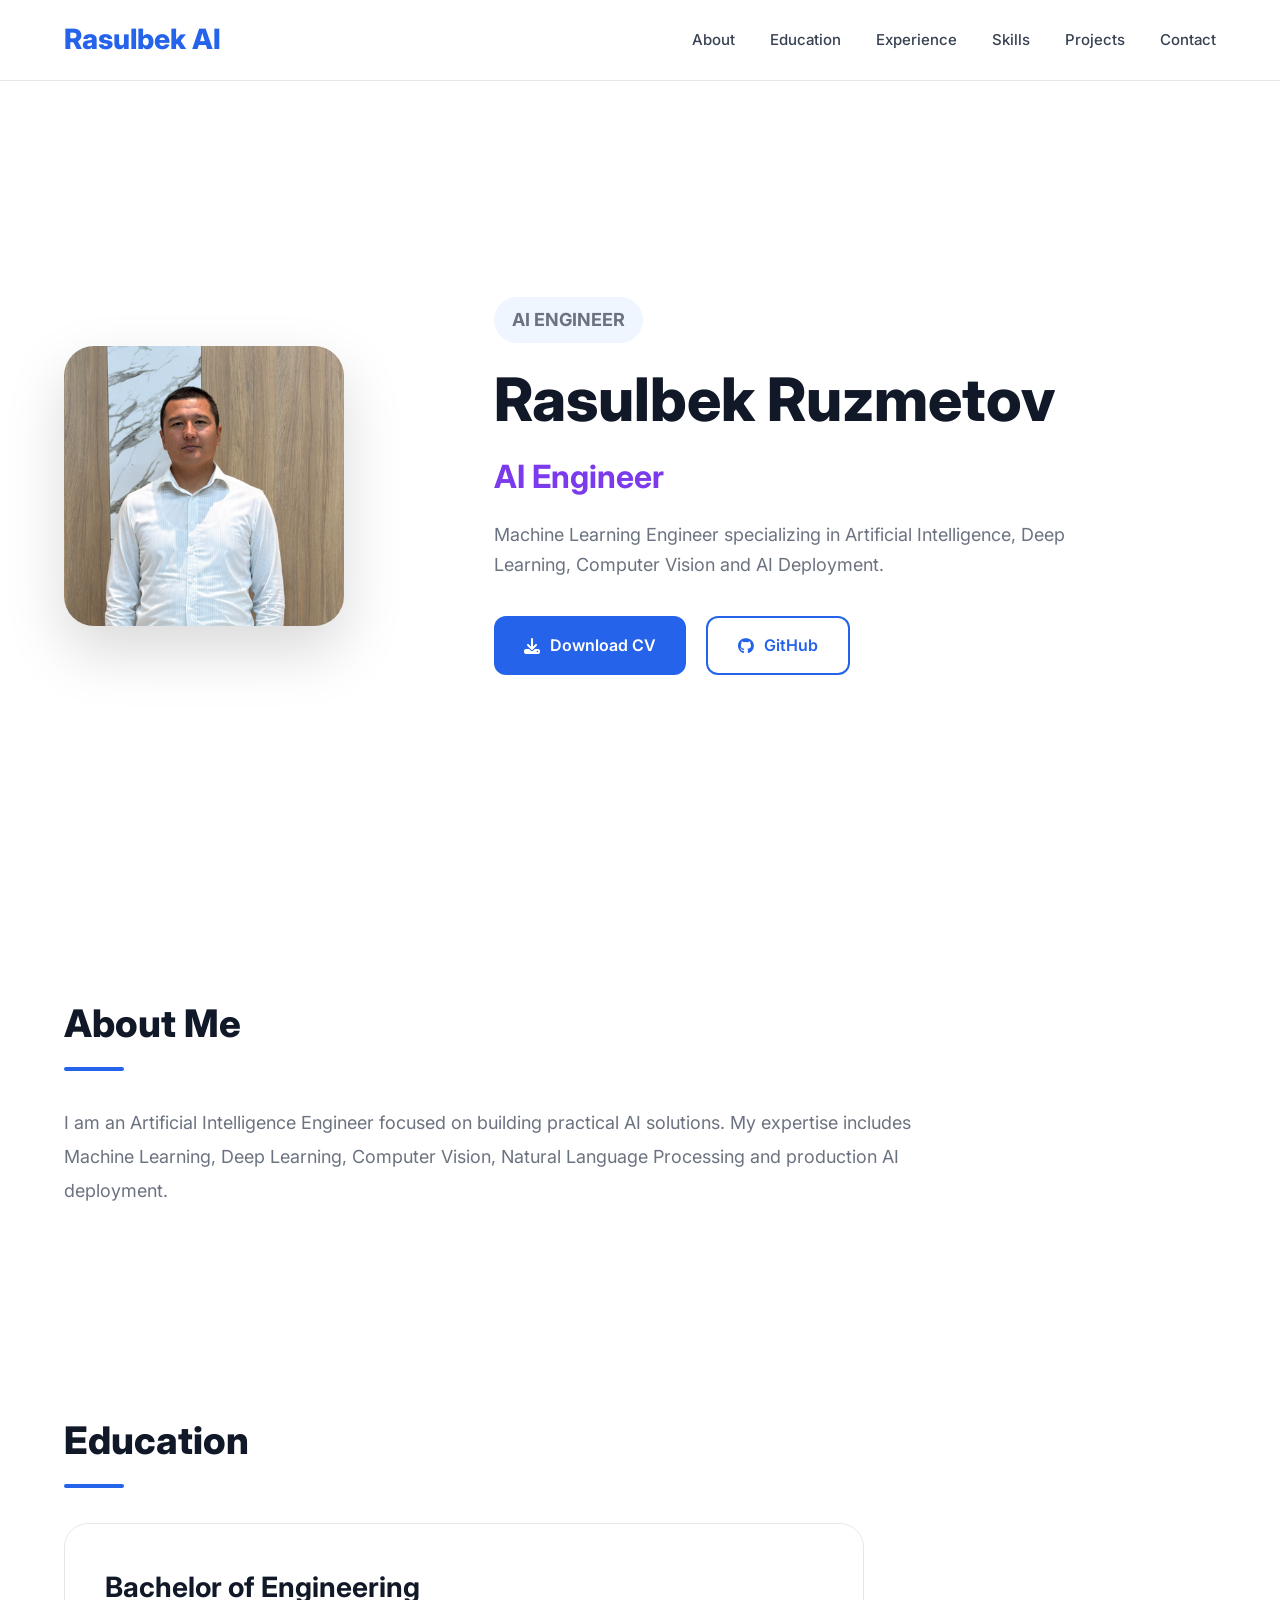
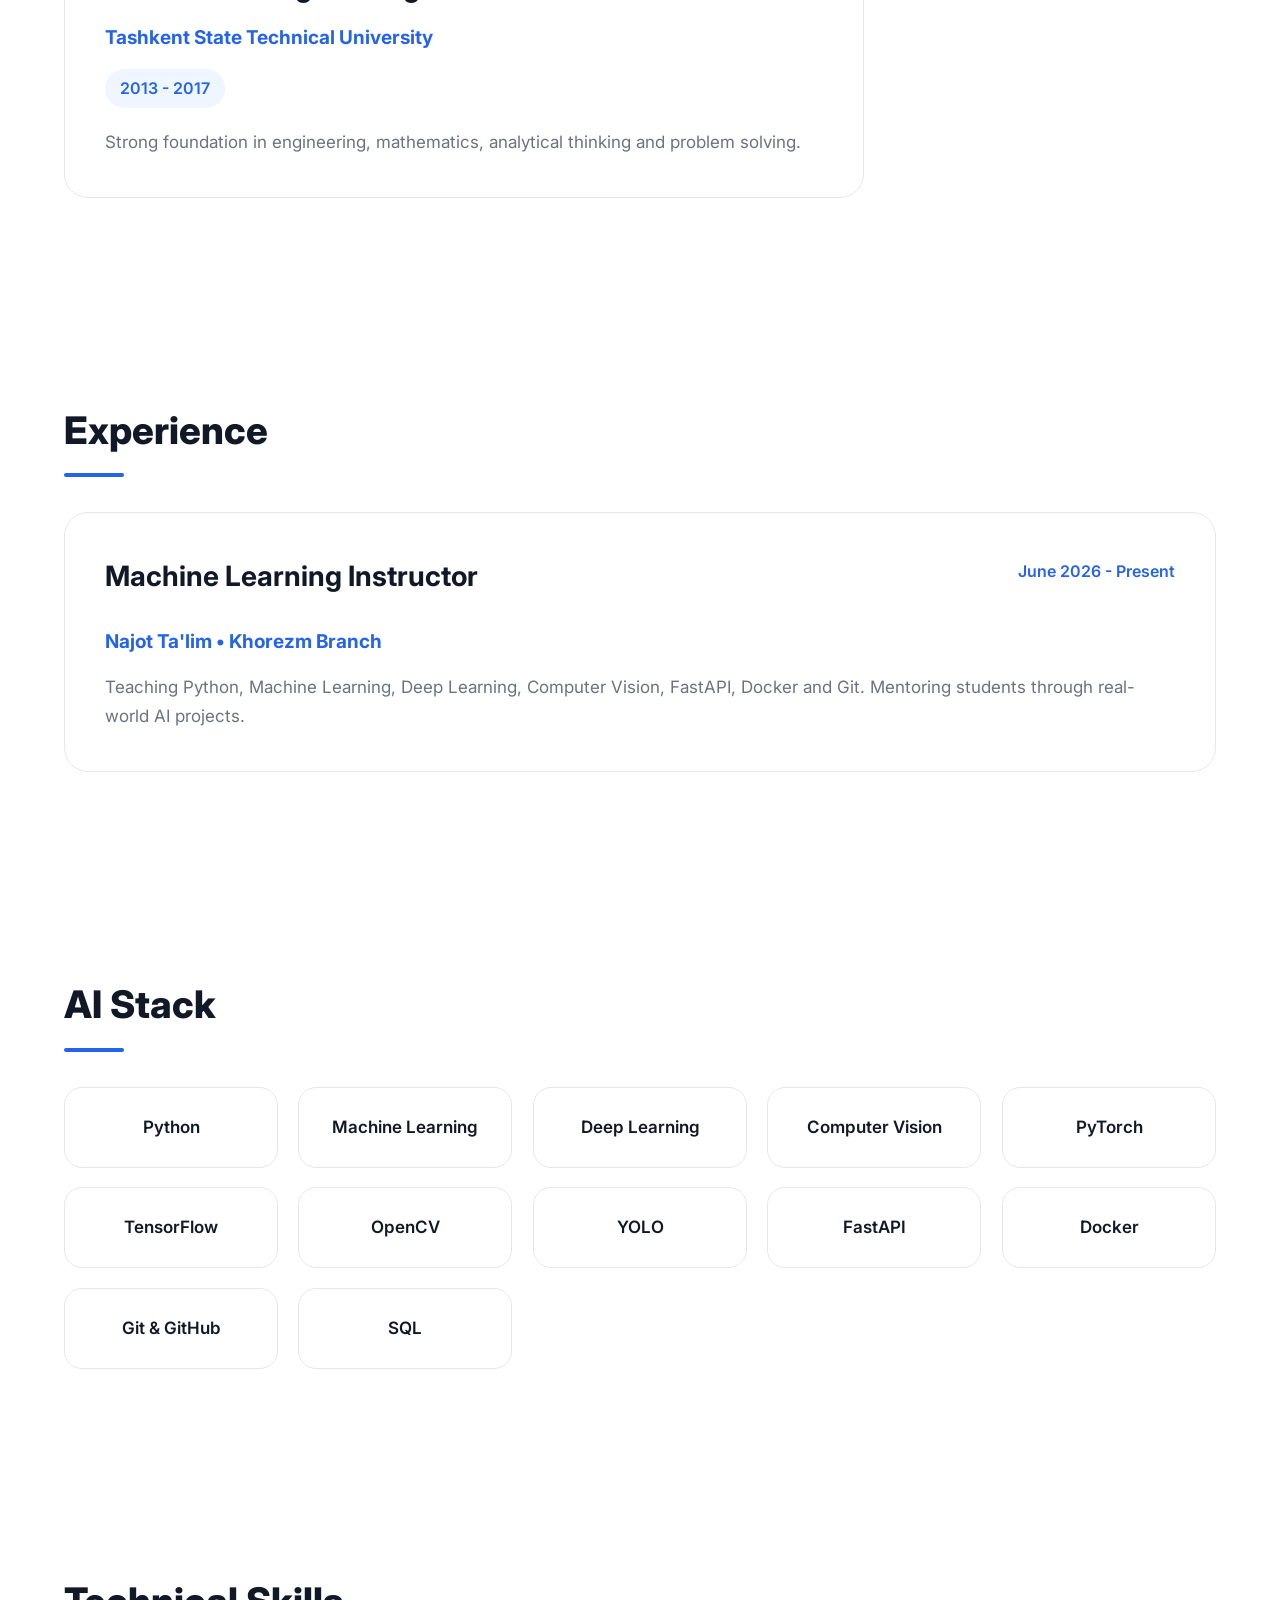
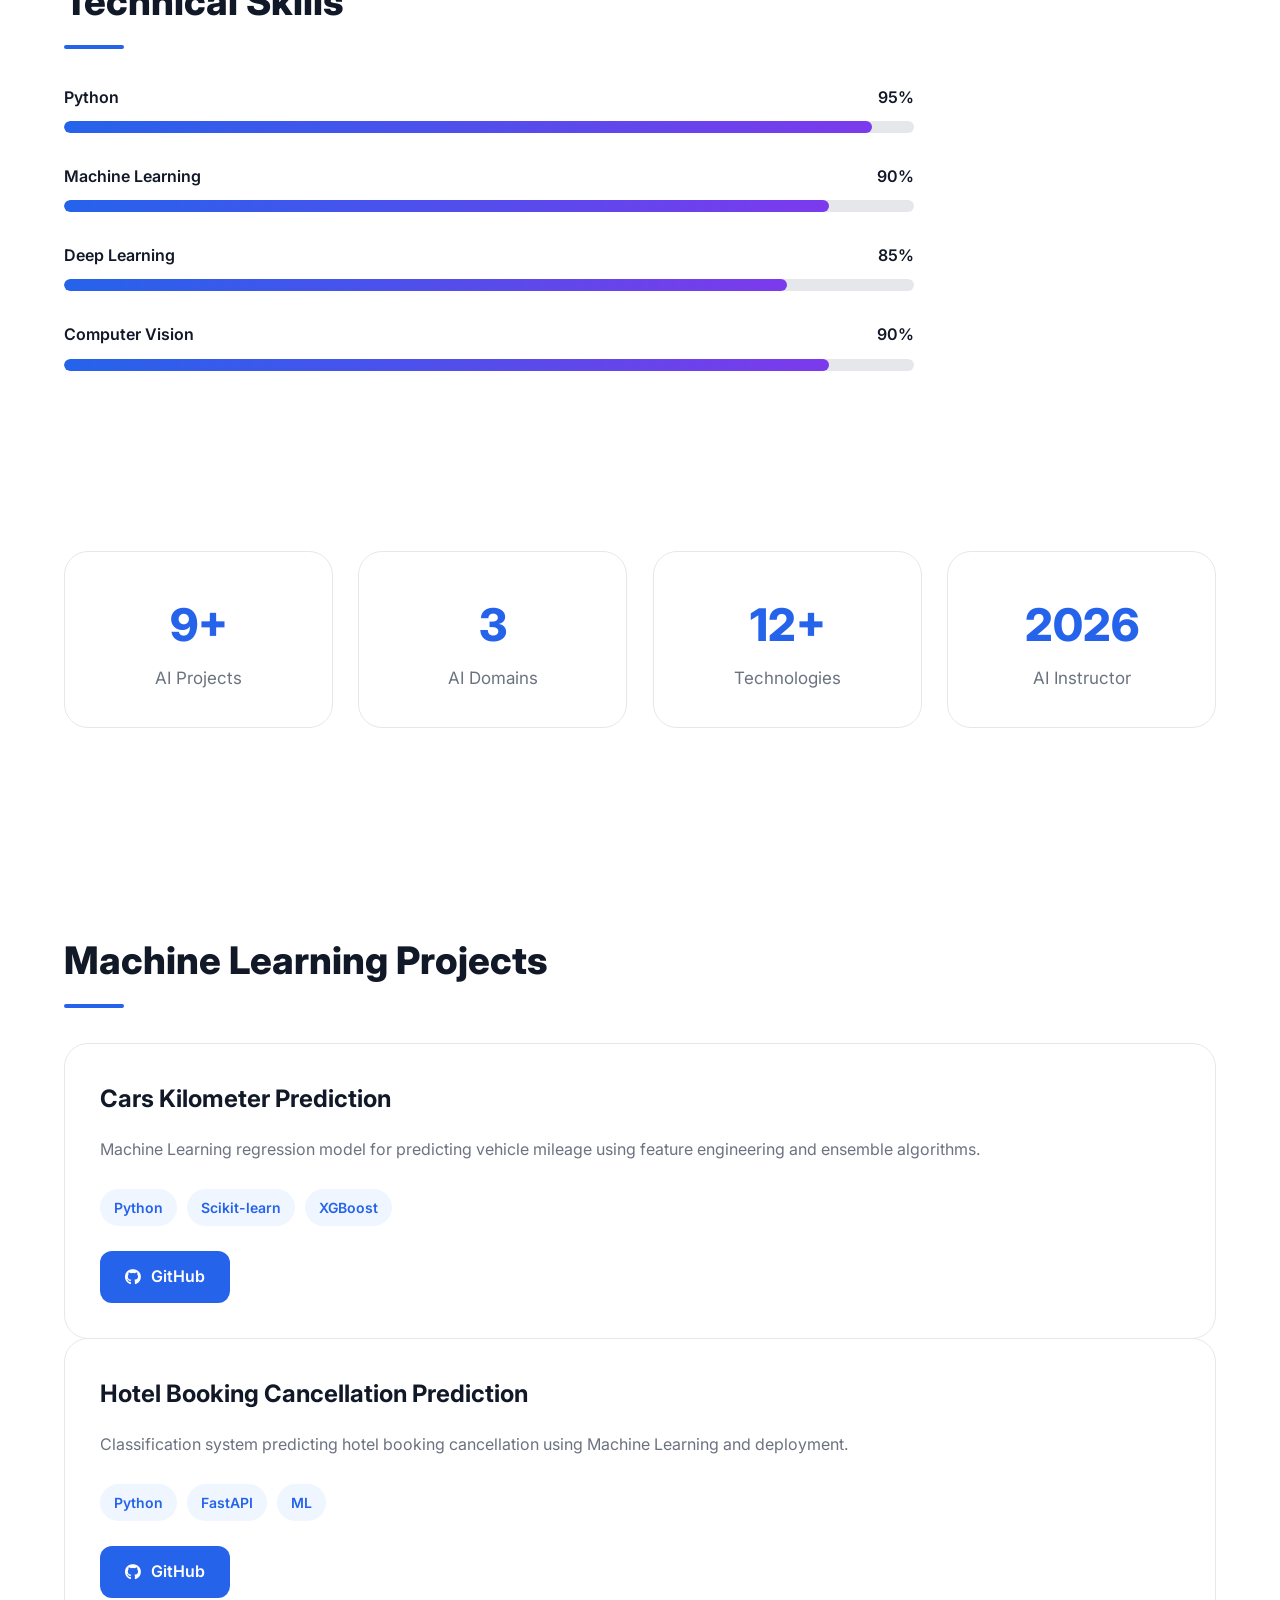
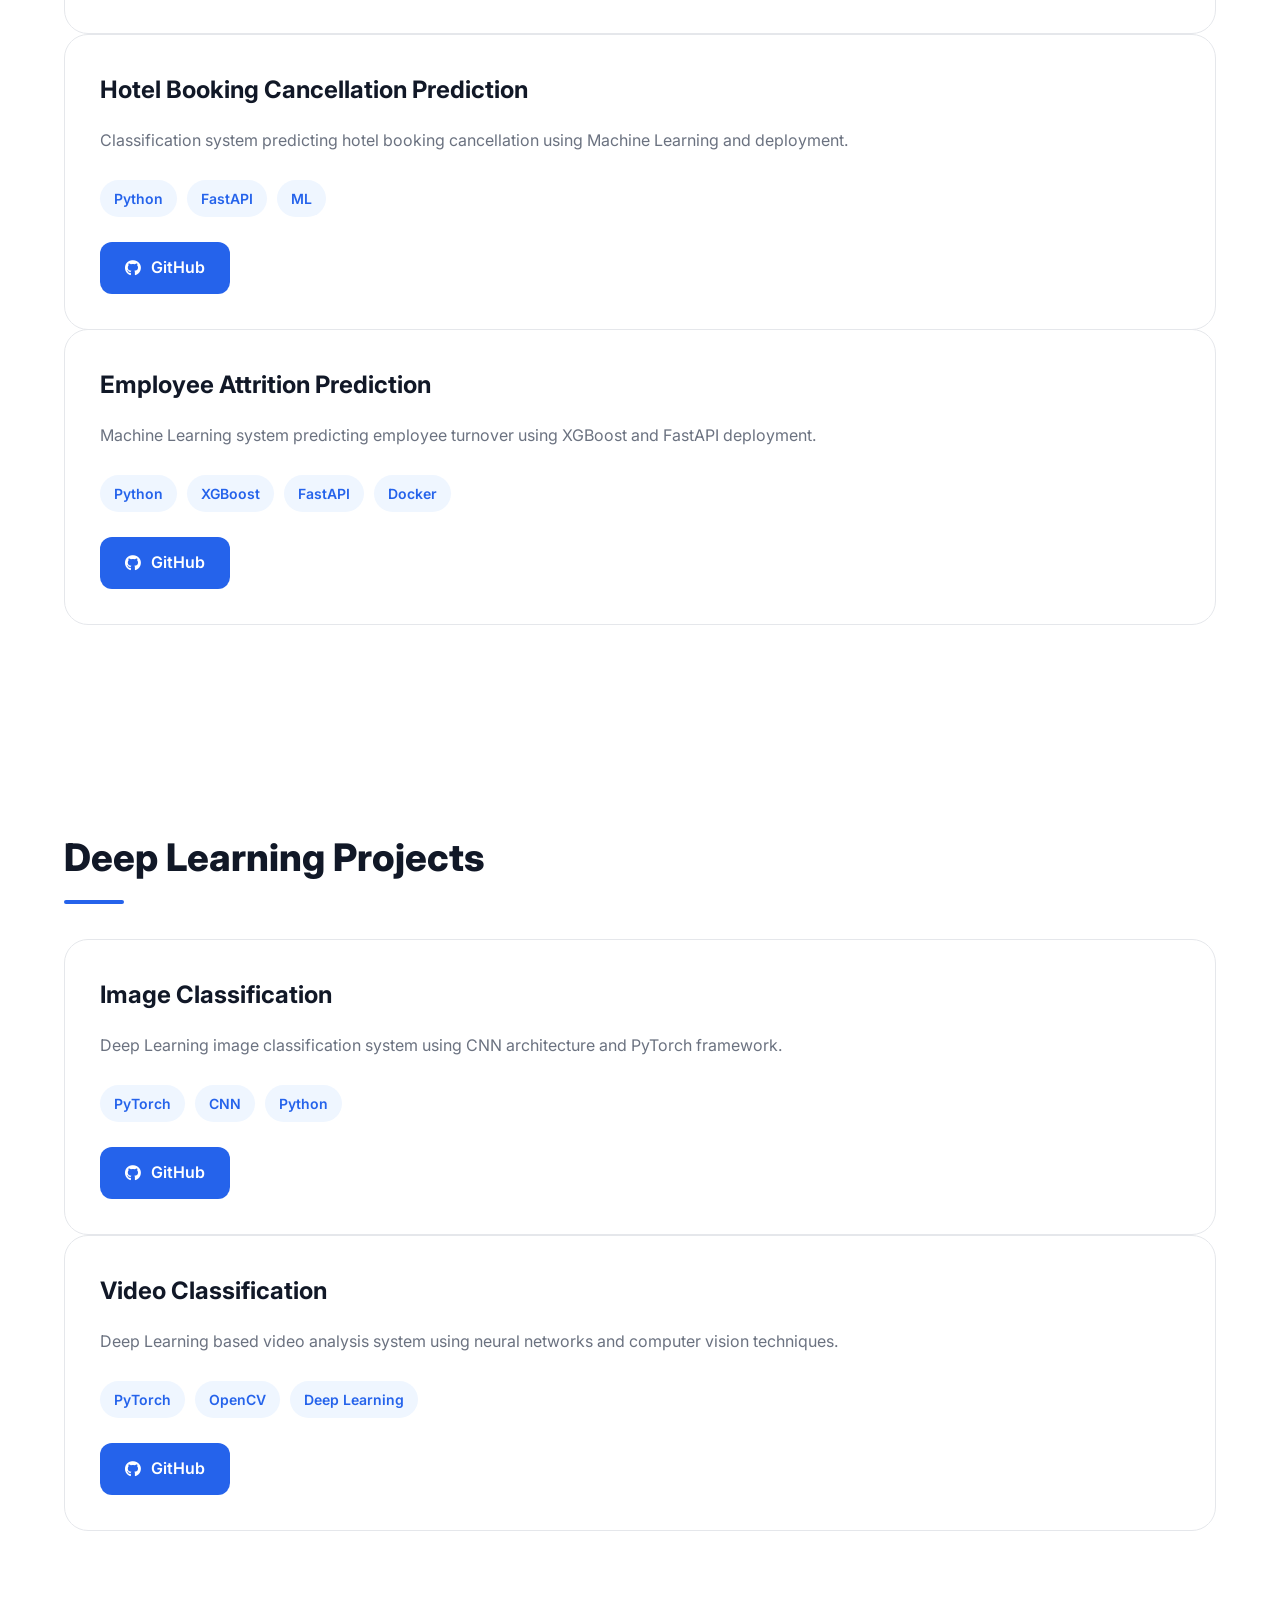
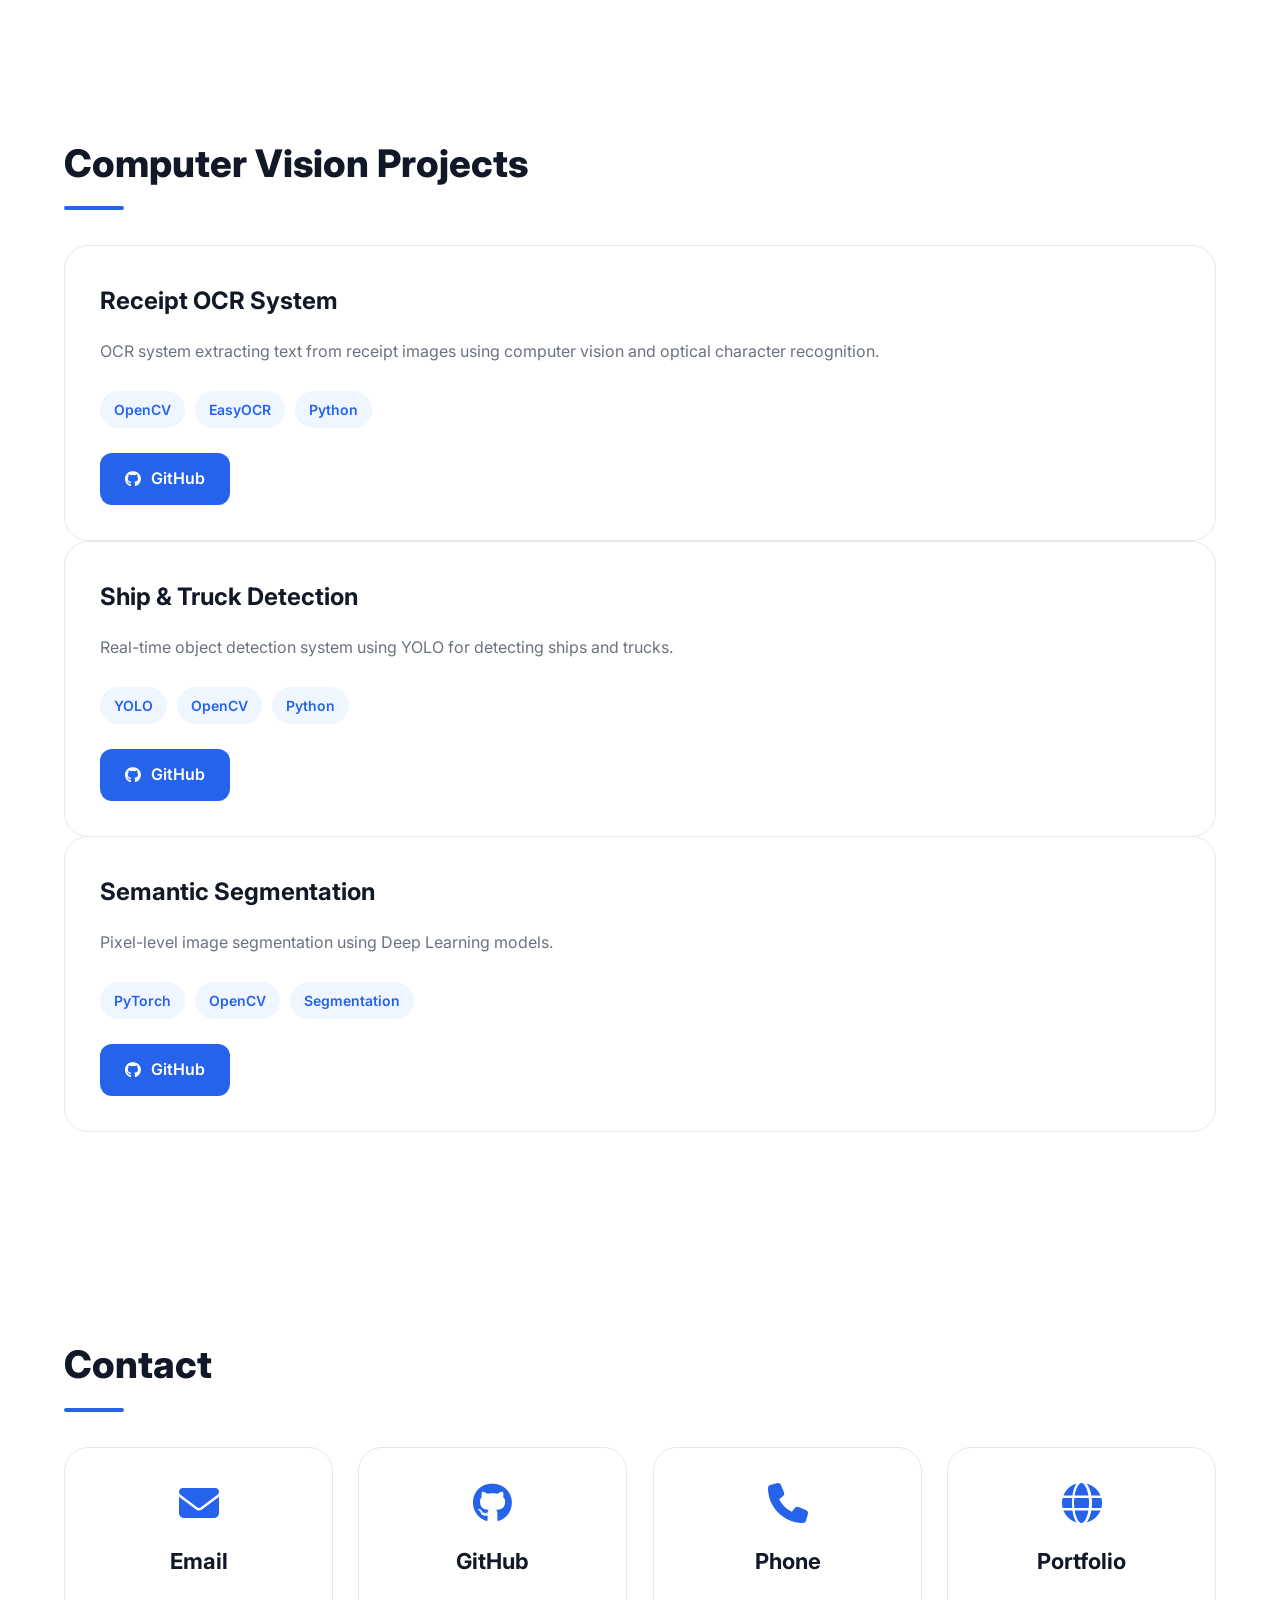
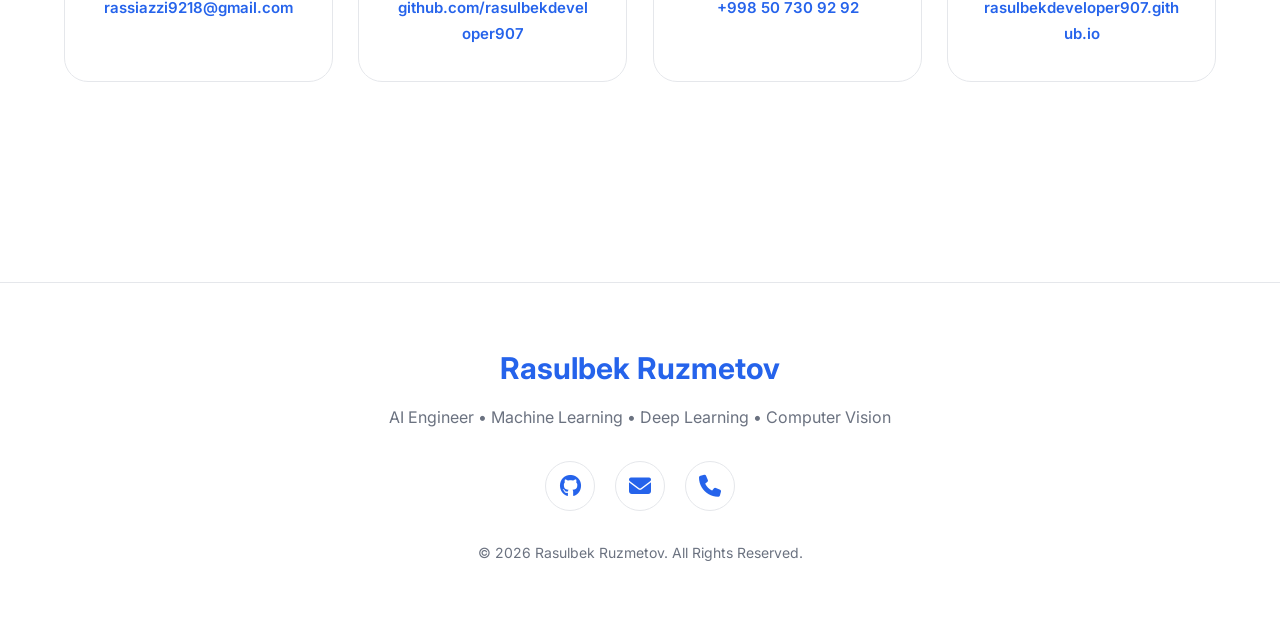
==== commit edebdb06: "fsah" ====
--- a/index.html
+++ b/index.html
@@ -139,7 +139,7 @@
 <div class="hero-image">
 
 
-<img src="assets/Avatar_2.png"
+<img src="assets/profile.png"
 alt="Rasulbek Ruzmetov">
 
 
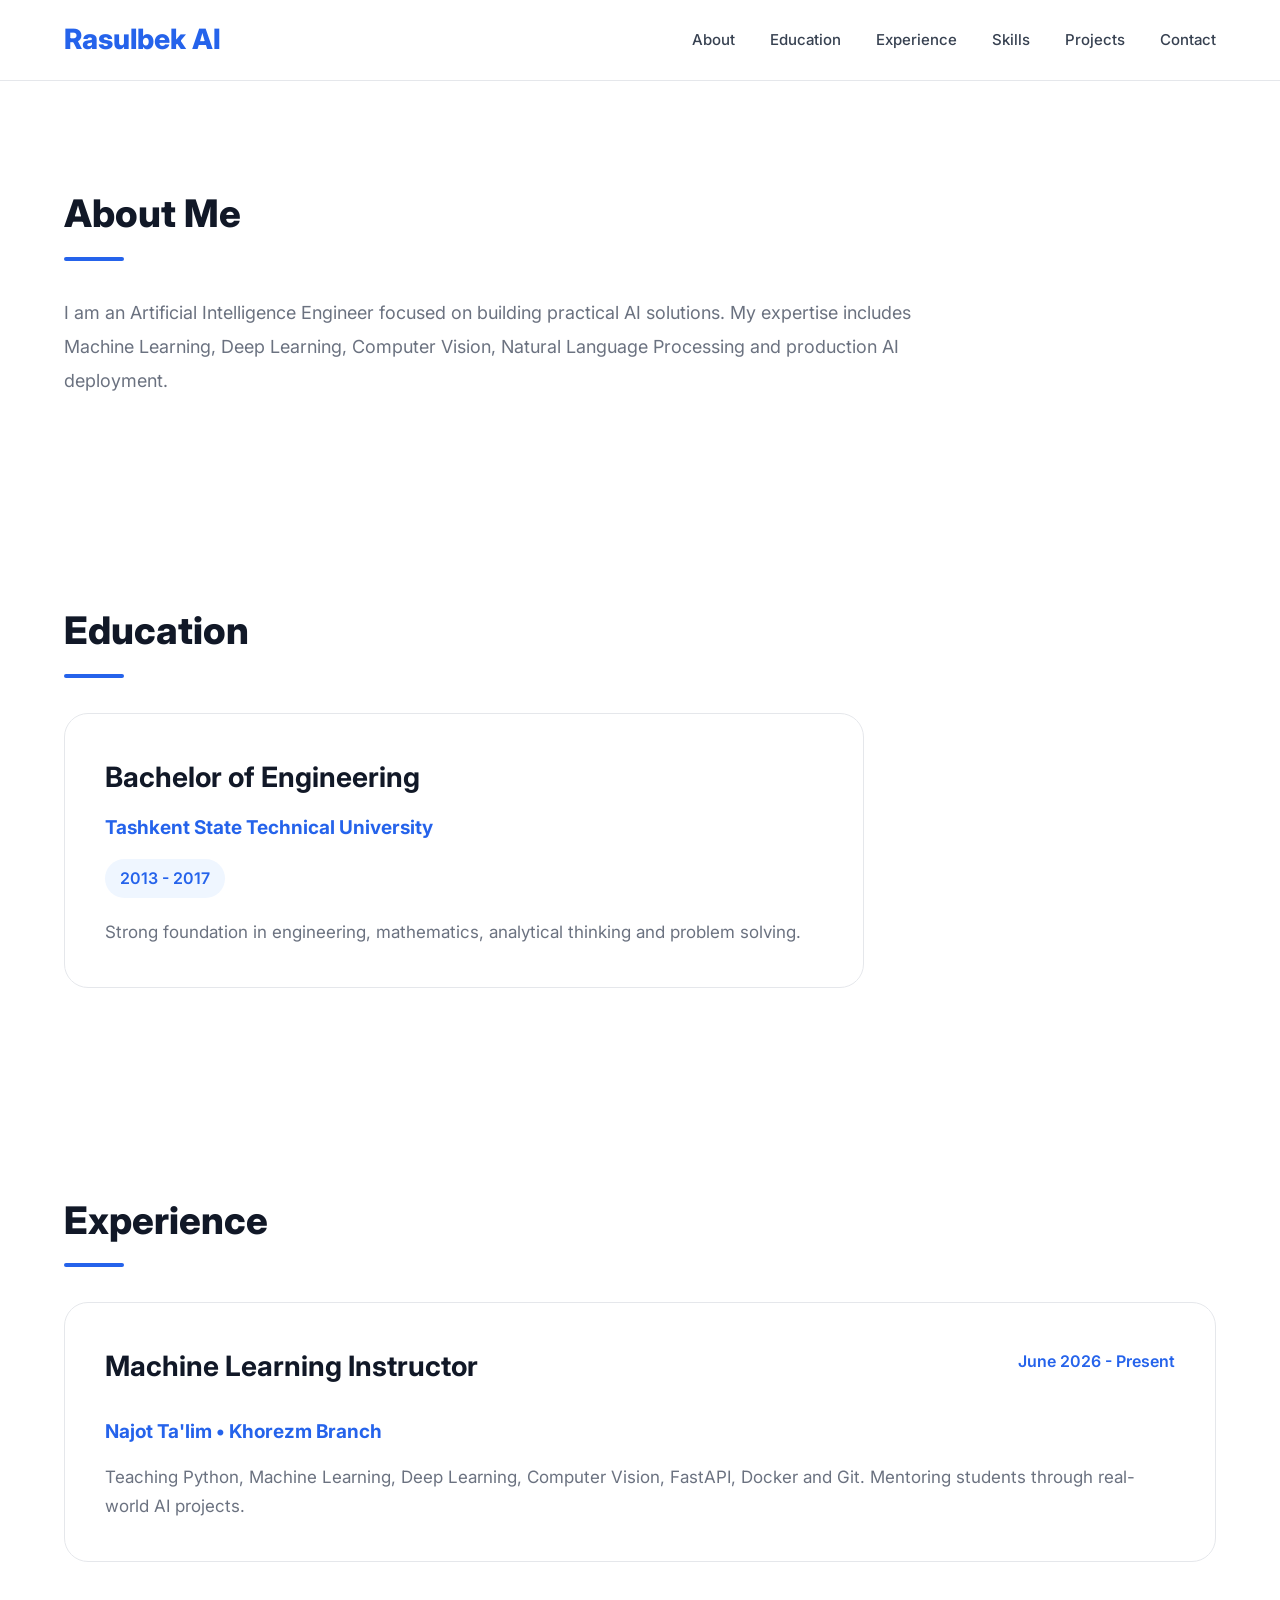
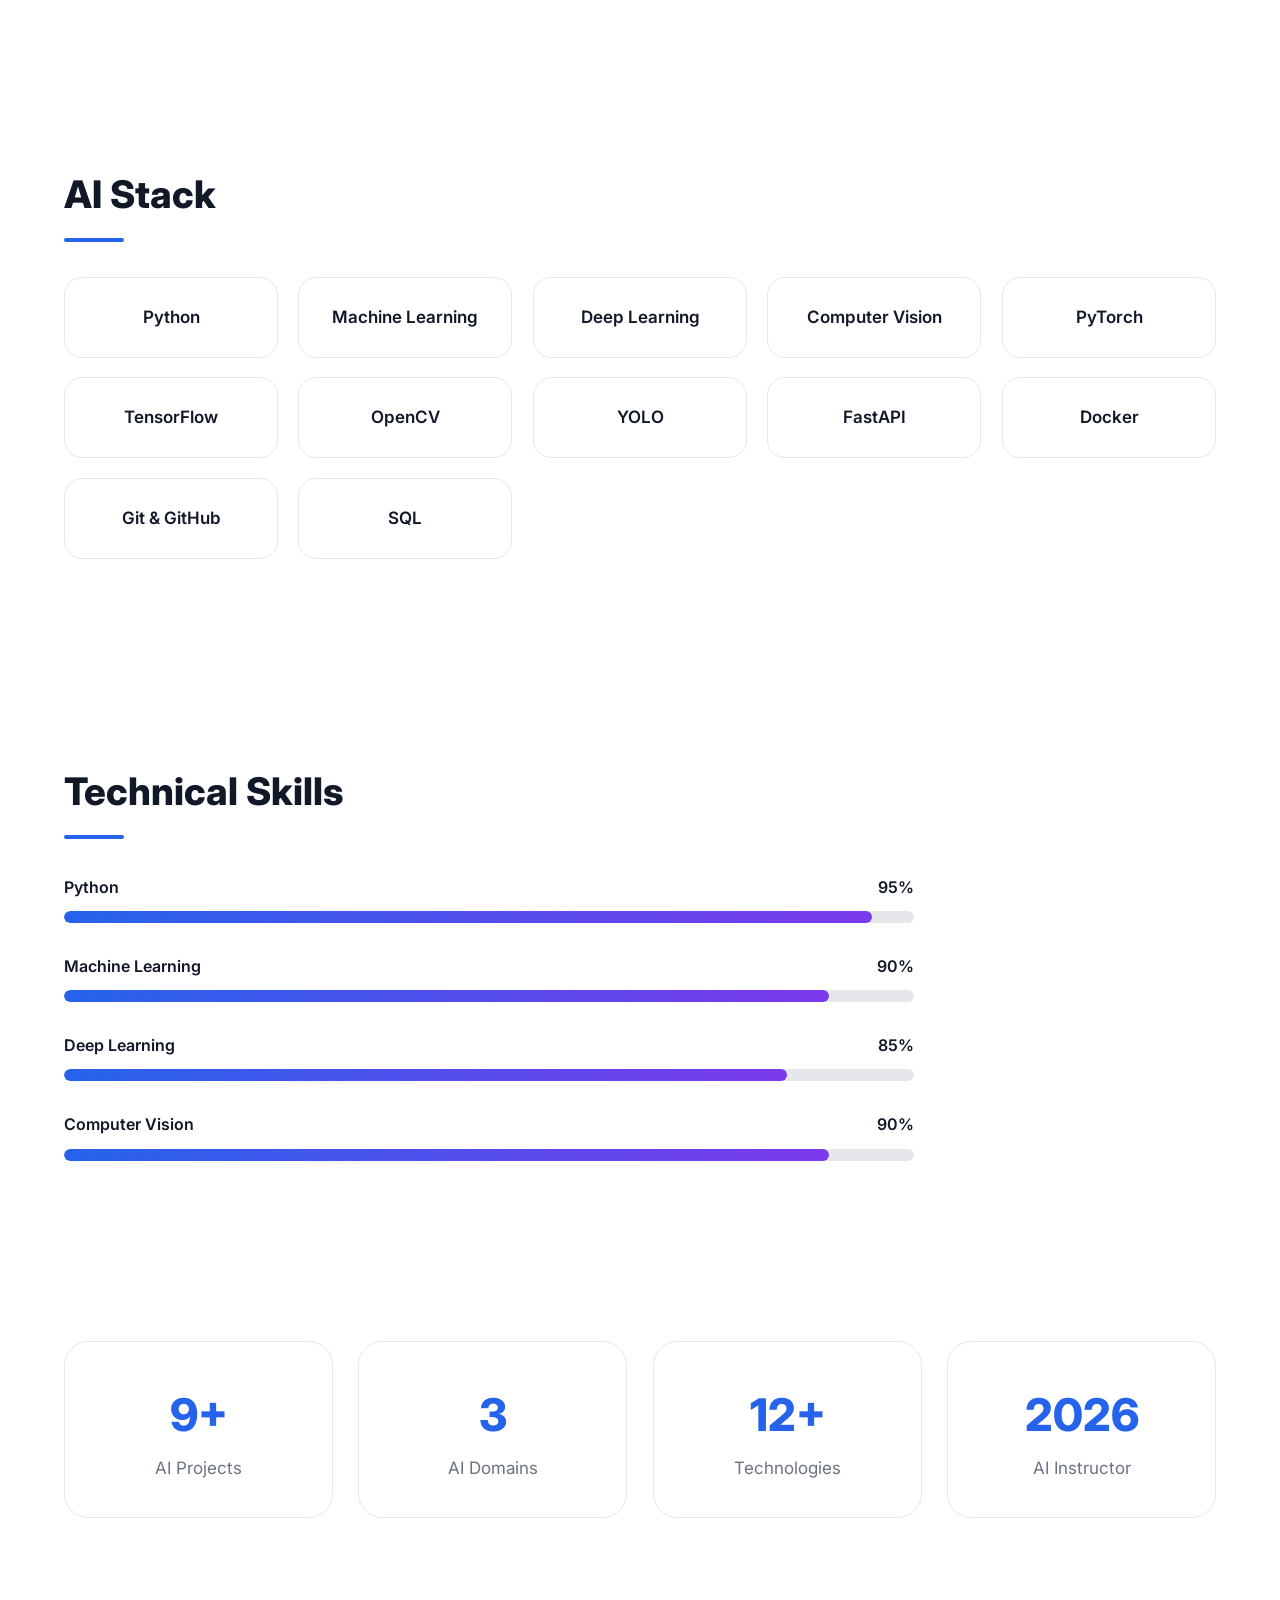
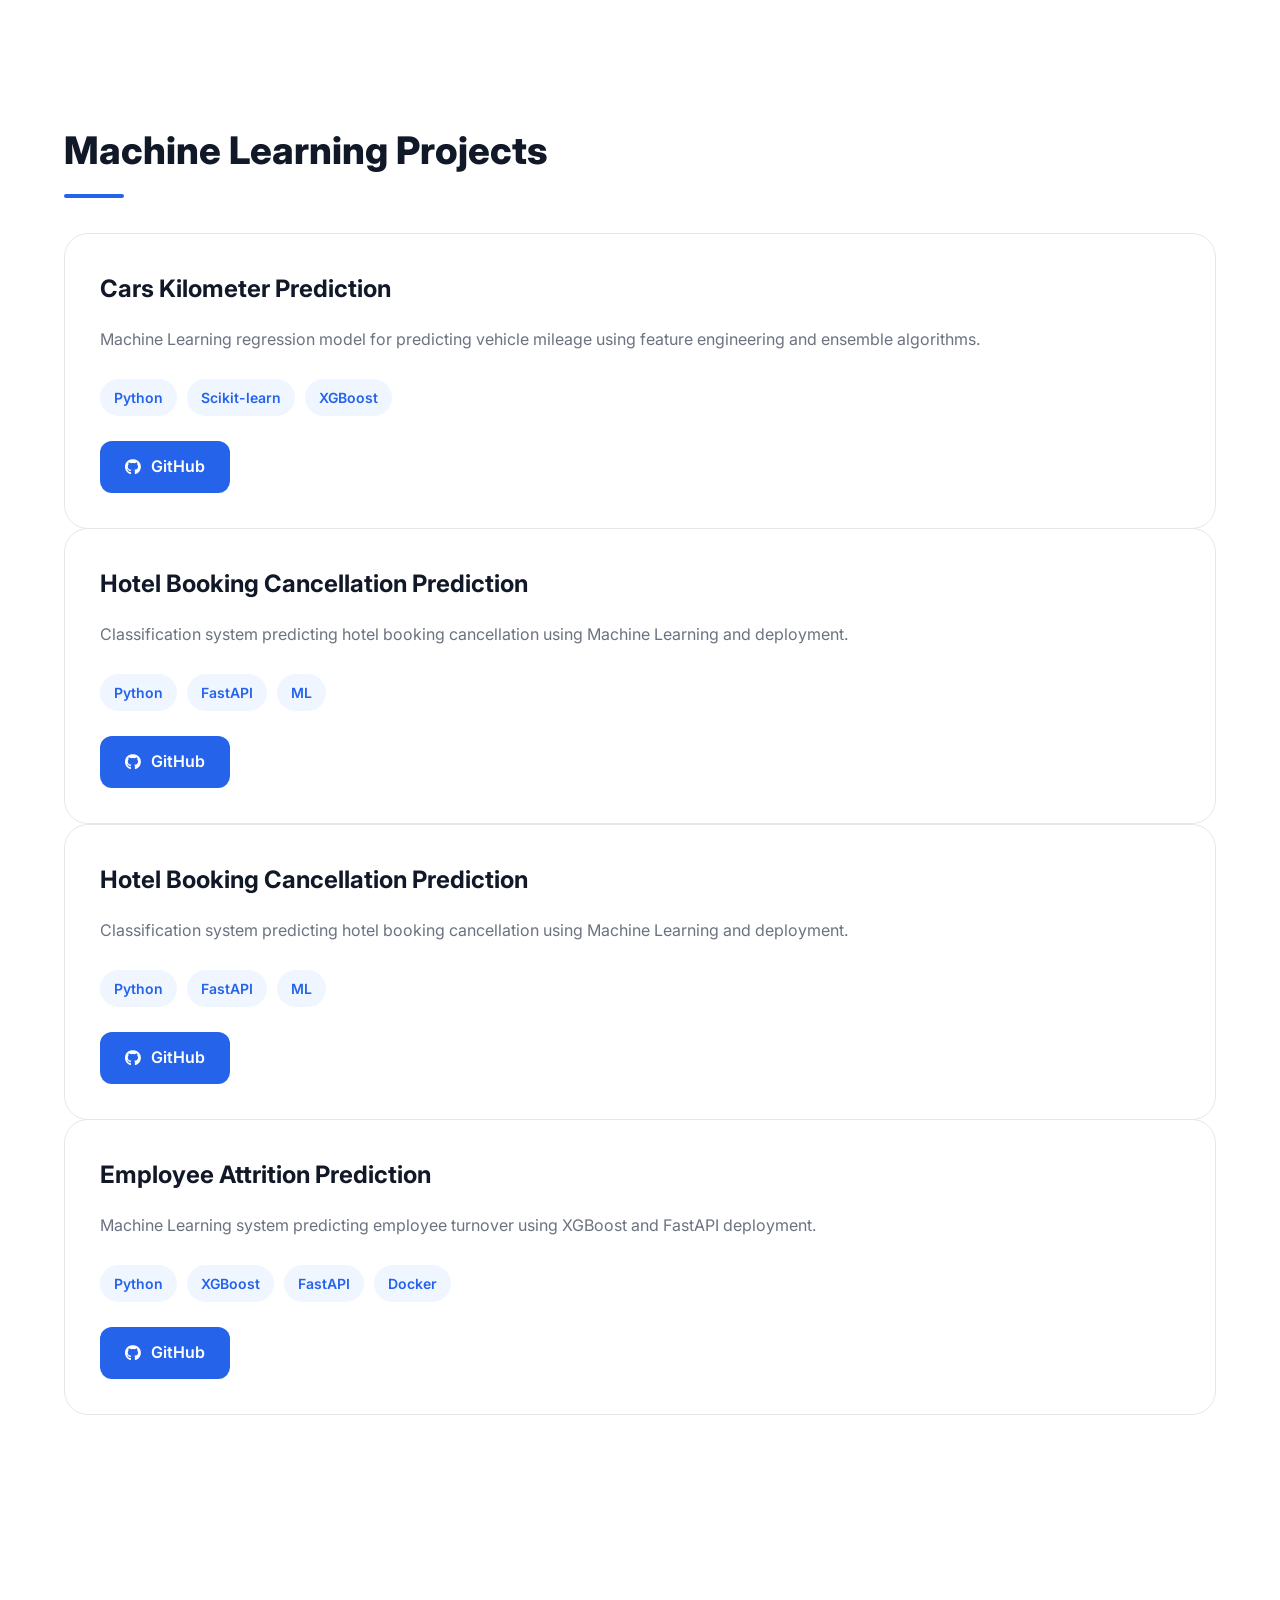
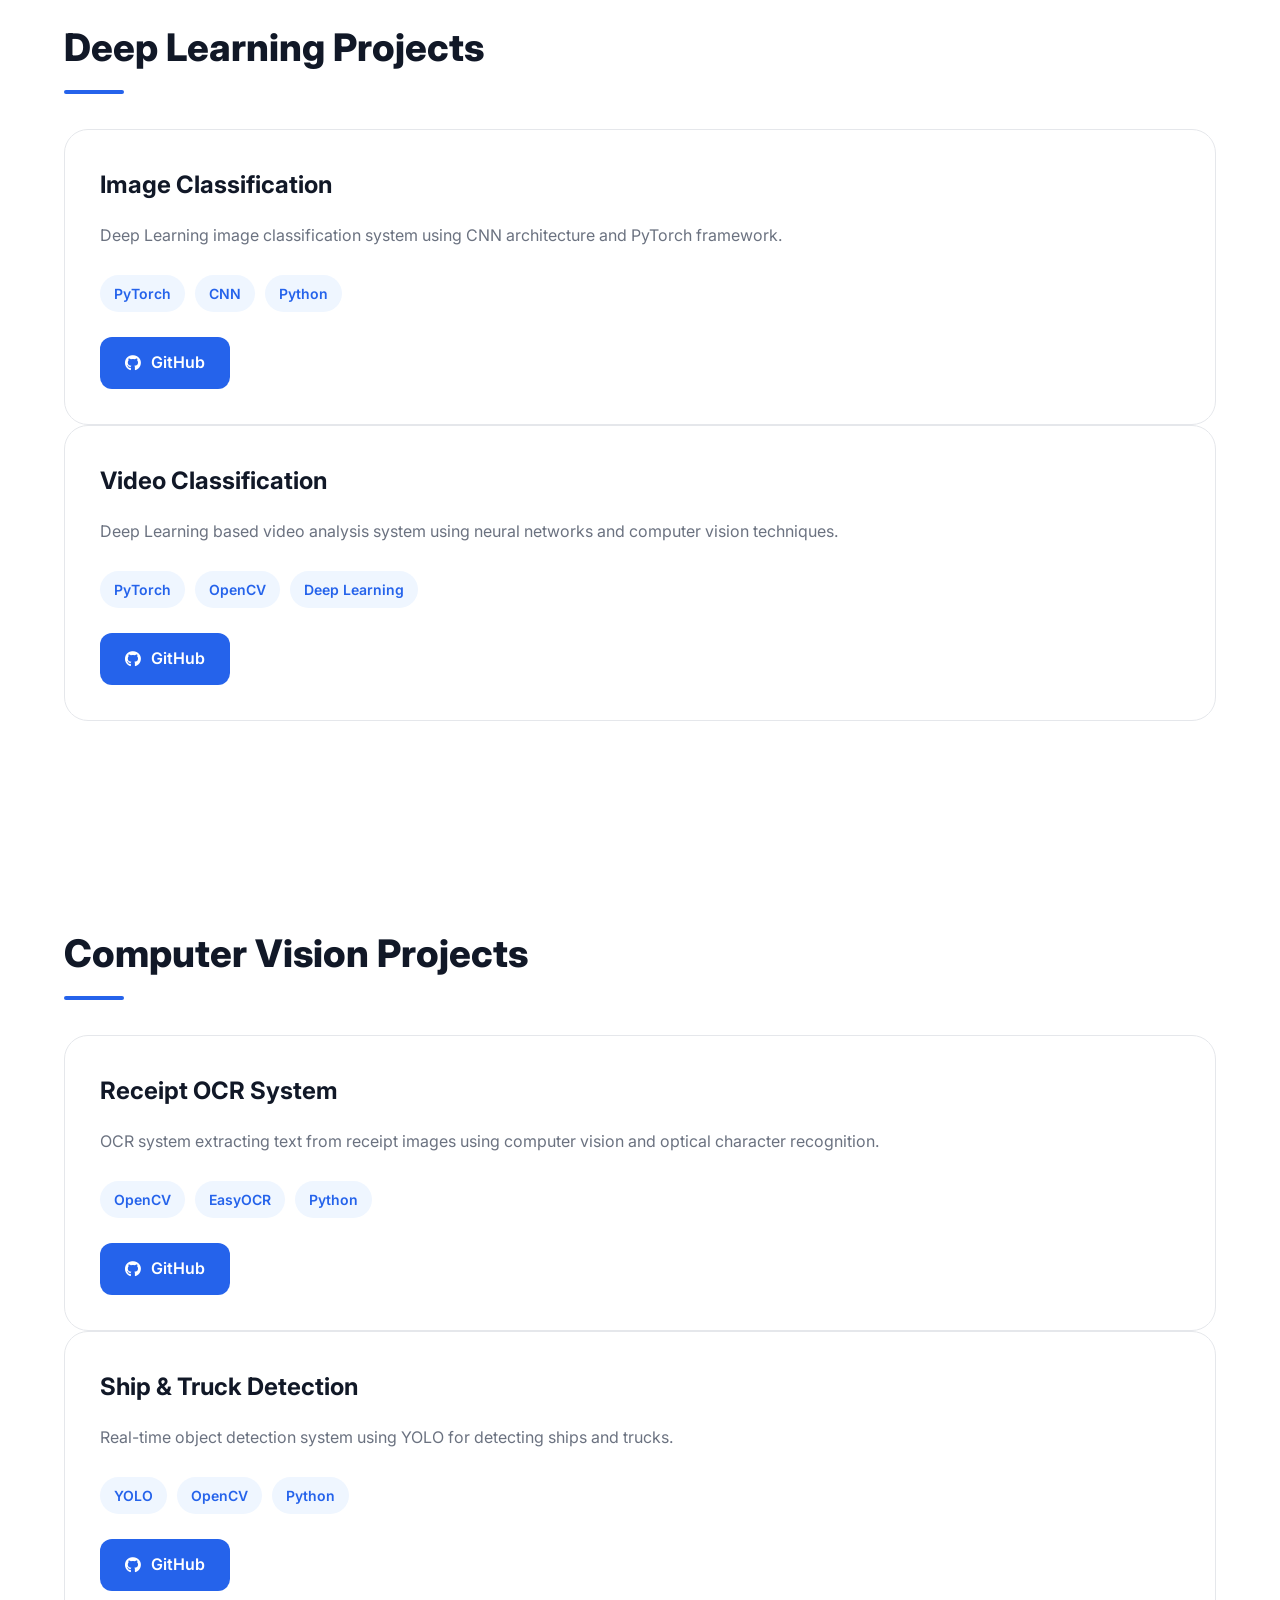
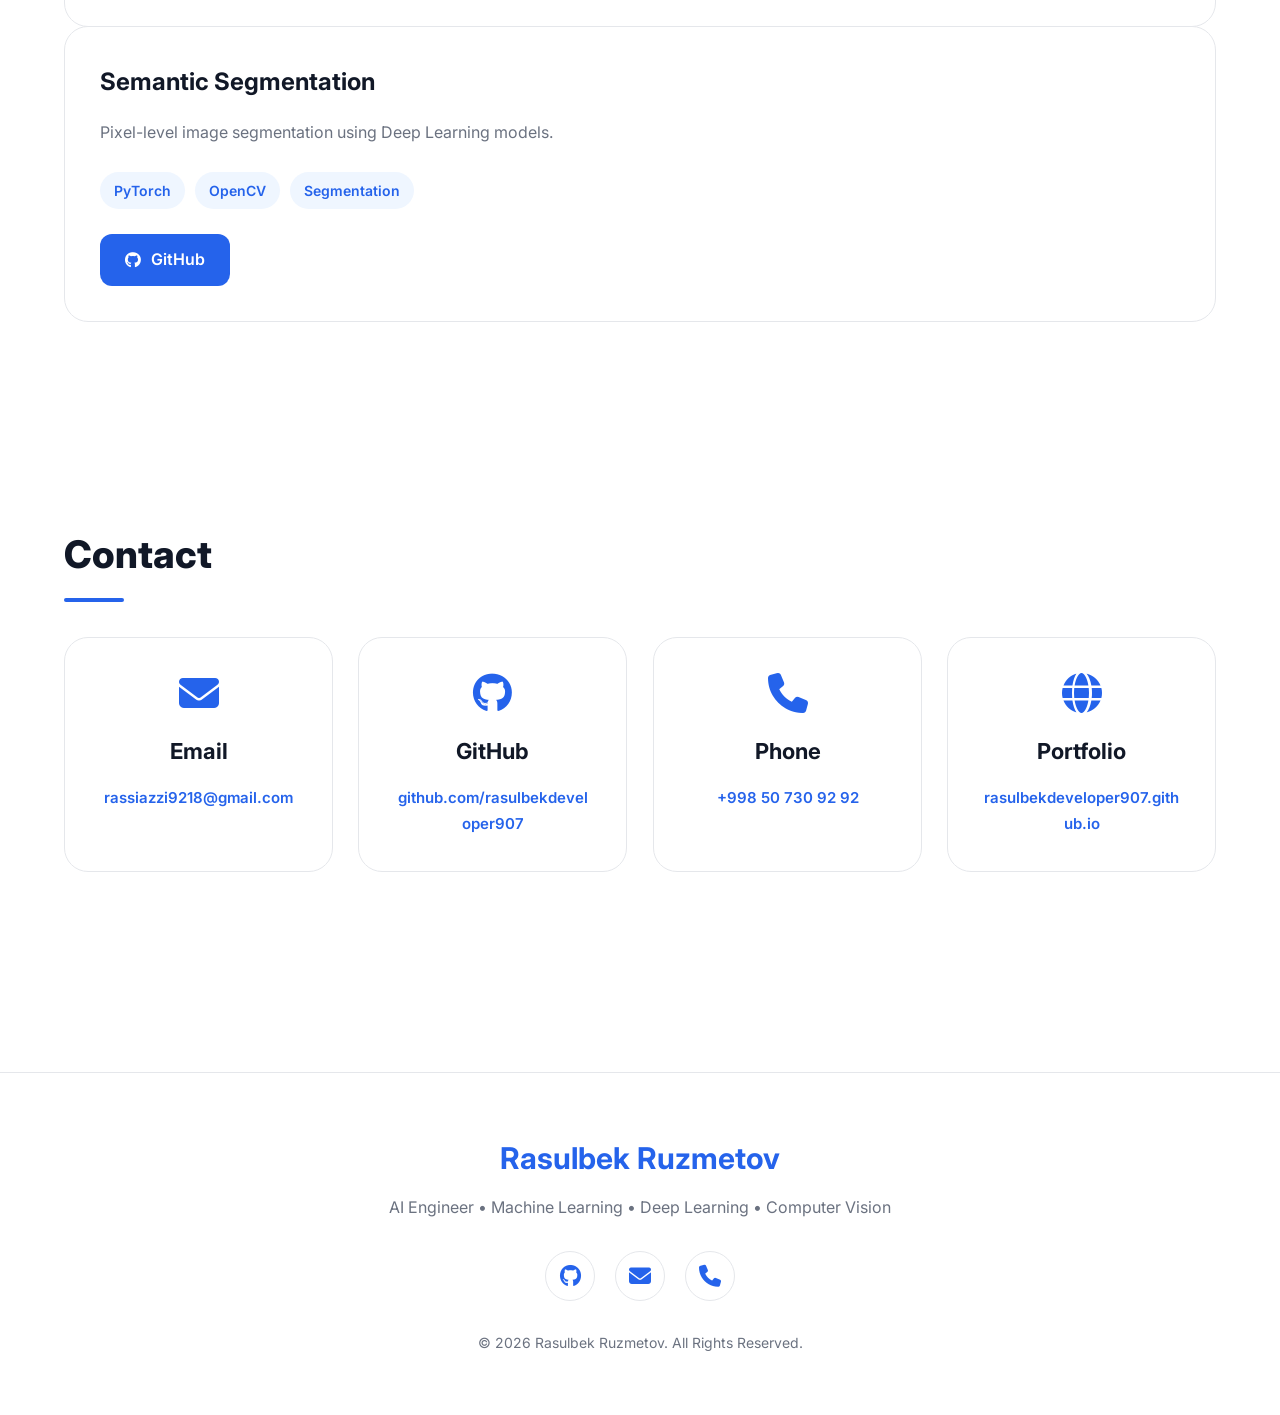
==== commit 5fd9f405: "fsah" ====
--- a/index.html
+++ b/index.html
@@ -126,113 +126,71 @@
 
 <!-- =========================
 HERO SECTION
-========================= -->
-
-
 <section class="hero">
 
-
 <div class="container hero-grid">
 
 
-
 <div class="hero-image">
-
 
 <img src="assets/profile.png"
 alt="Rasulbek Ruzmetov">
 
-
-</div>
-
+</div>
 
 
 
 <div class="hero-content">
 
-
 <p class="badge">
-
 AI ENGINEER
-
-</p>
-
+</p>
 
 
 <h1>
-
 Rasulbek Ruzmetov
-
 </h1>
 
 
-
 <h2>
-
 <span class="typing"></span>
-
 </h2>
 
 
-
-
-<p>
-
-
+<p>
 Machine Learning Engineer specializing in
 Artificial Intelligence, Deep Learning,
 Computer Vision and AI Deployment.
-
-
-</p>
-
-
+</p>
 
 
 <div class="buttons">
 
-
 <a href="assets/CV.pdf"
-class="btn primary"
-download>
-
-
-<i class="fa-solid fa-download"></i>
+class="btn primary">
 
 Download CV
 
-
-</a>
-
-
+</a>
 
 
 <a href="https://github.com/rasulbekdeveloper907"
-target="_blank"
 class="btn outline">
 
-
-<i class="fa-brands fa-github"></i>
-
 GitHub
 
-
-</a>
-
-
-
-</div>
-
-
-</div>
-
-
-
-</div>
-
+</a>
+
+
+</div>
+
+
+</div>
+
+
+</div>
 
 </section>
-
 
 
 
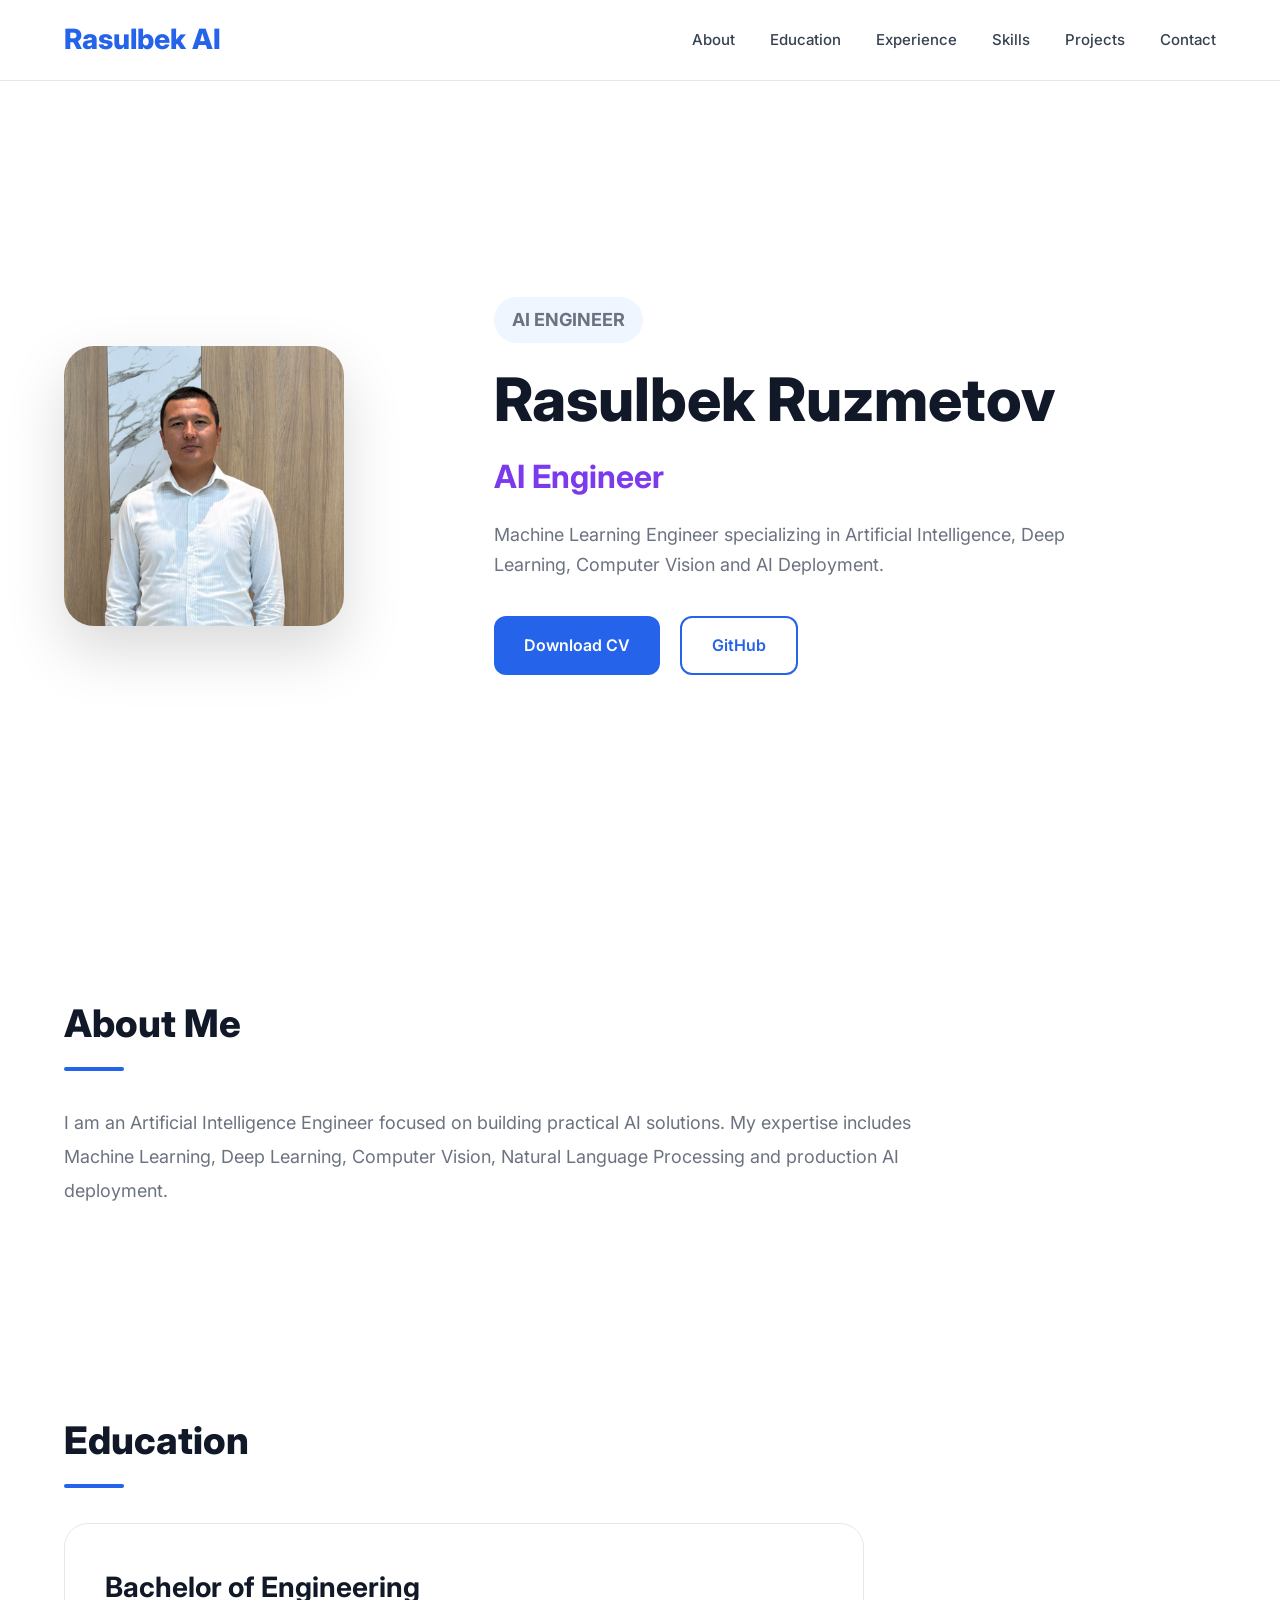
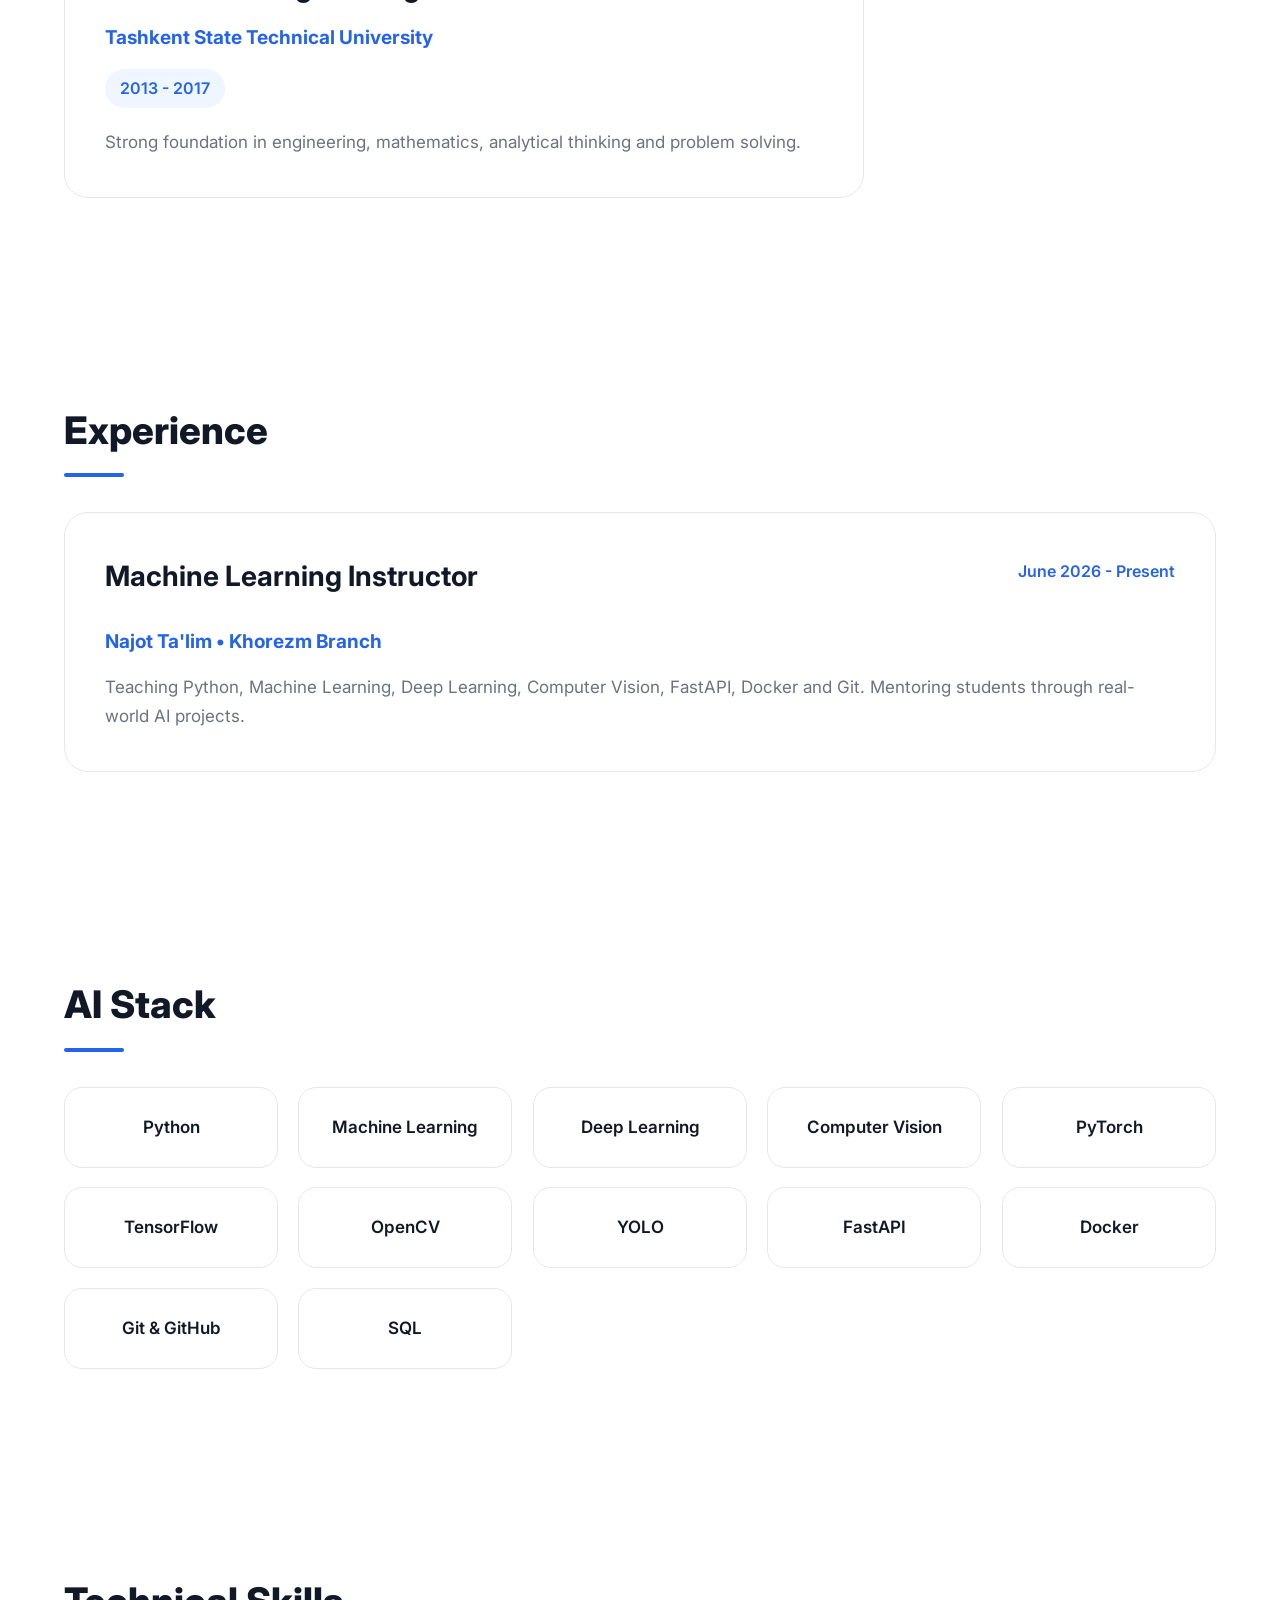
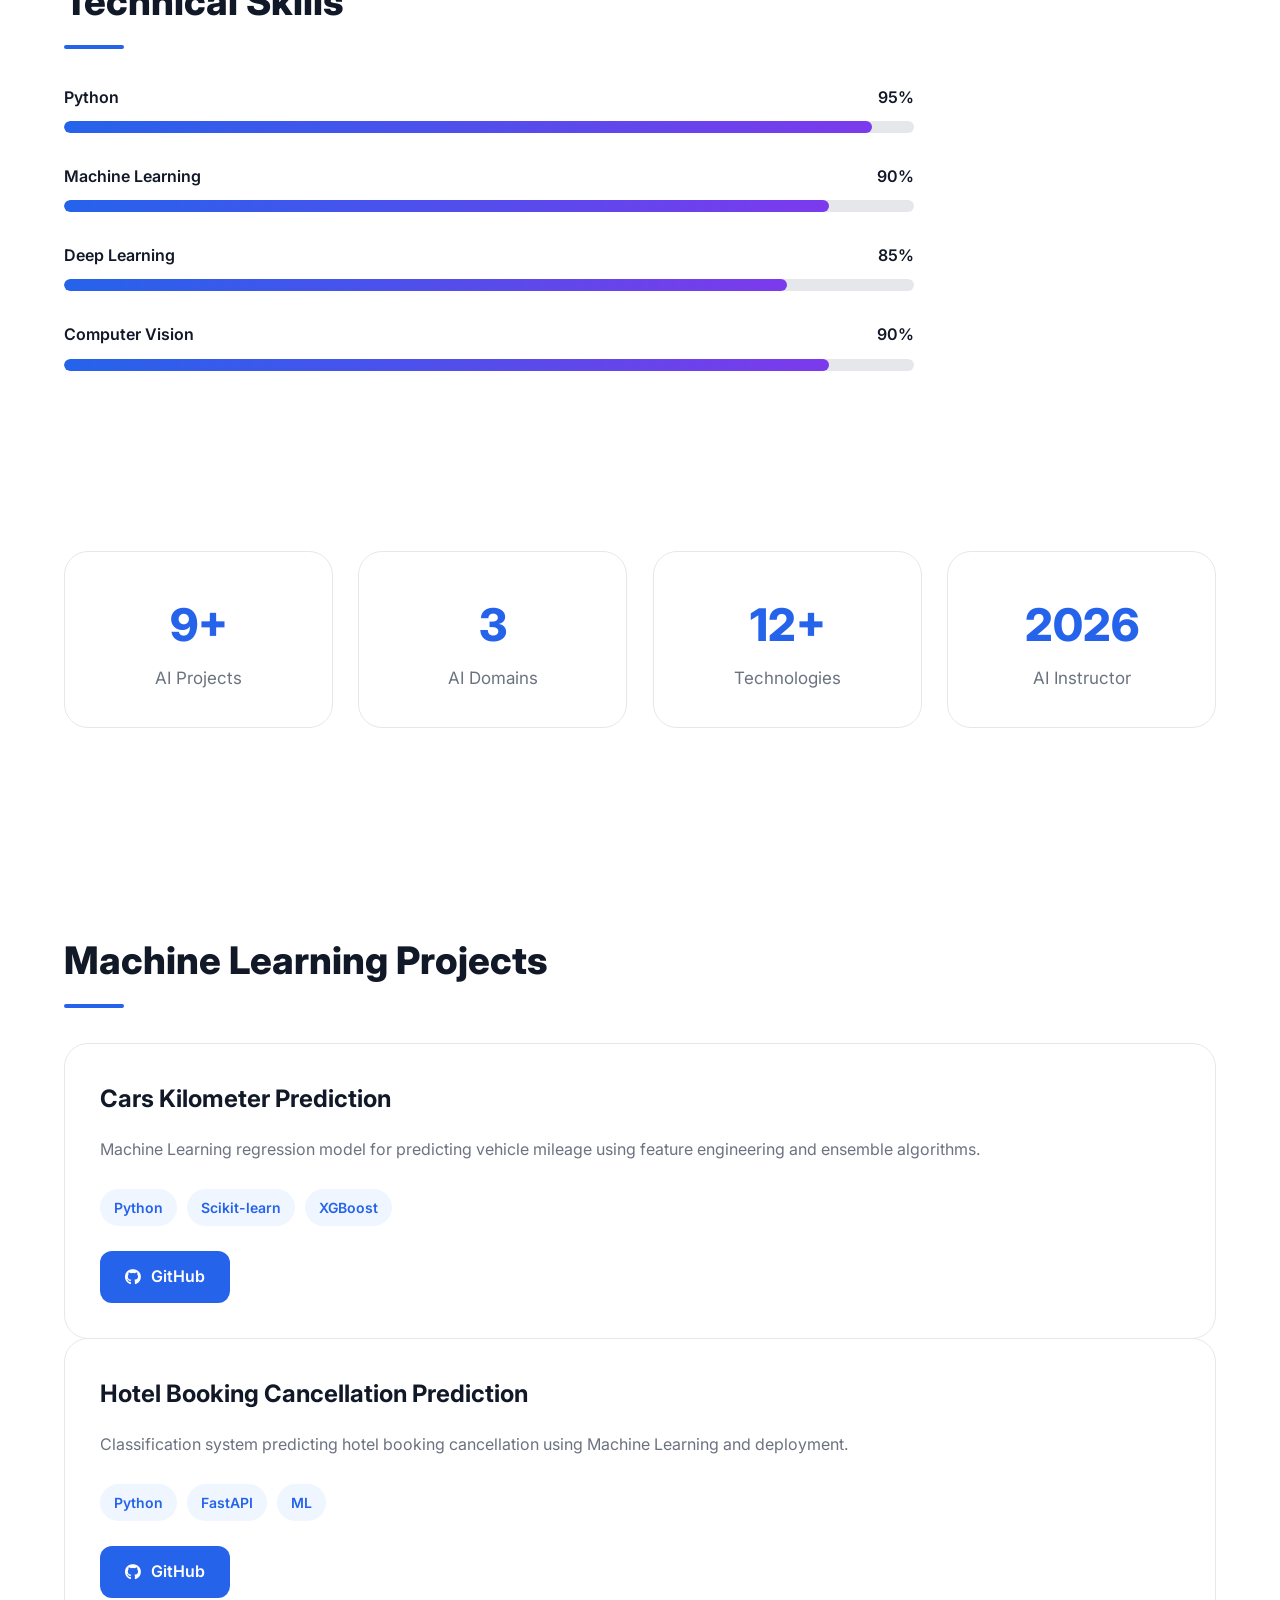
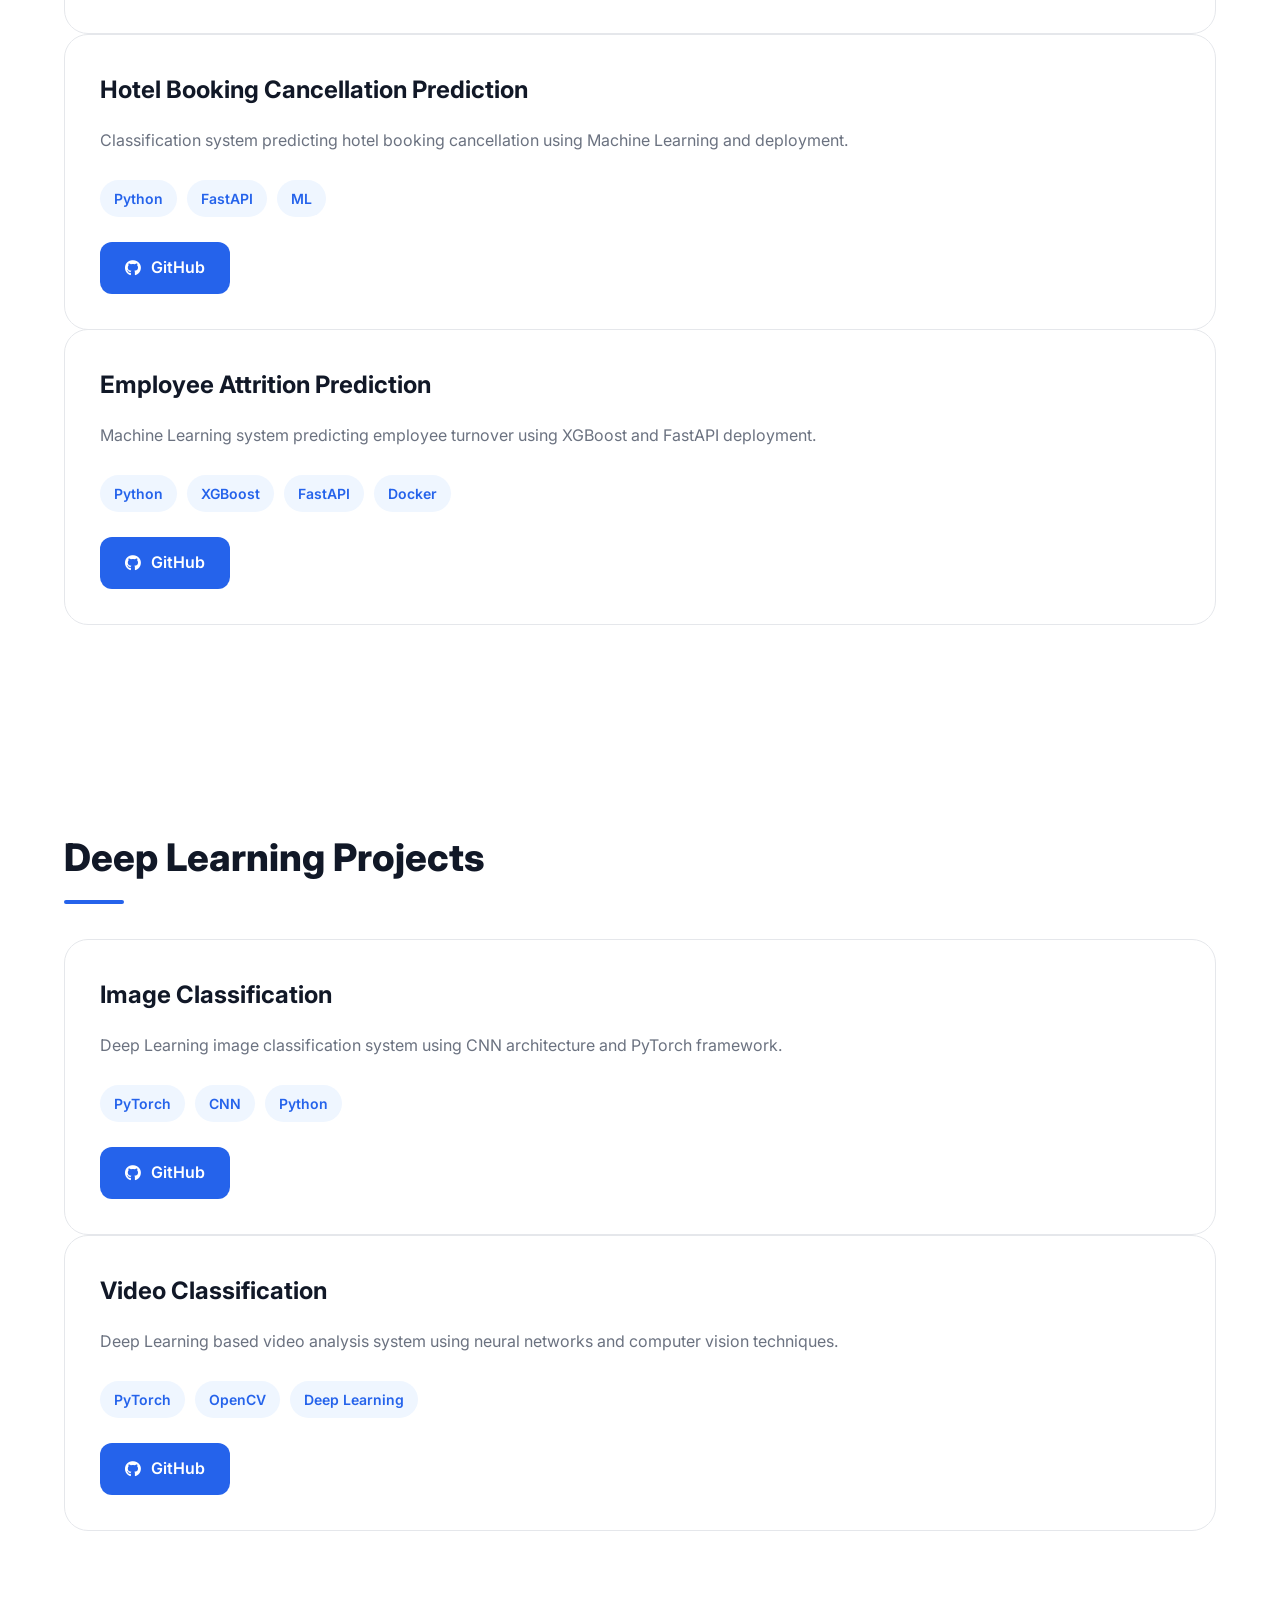
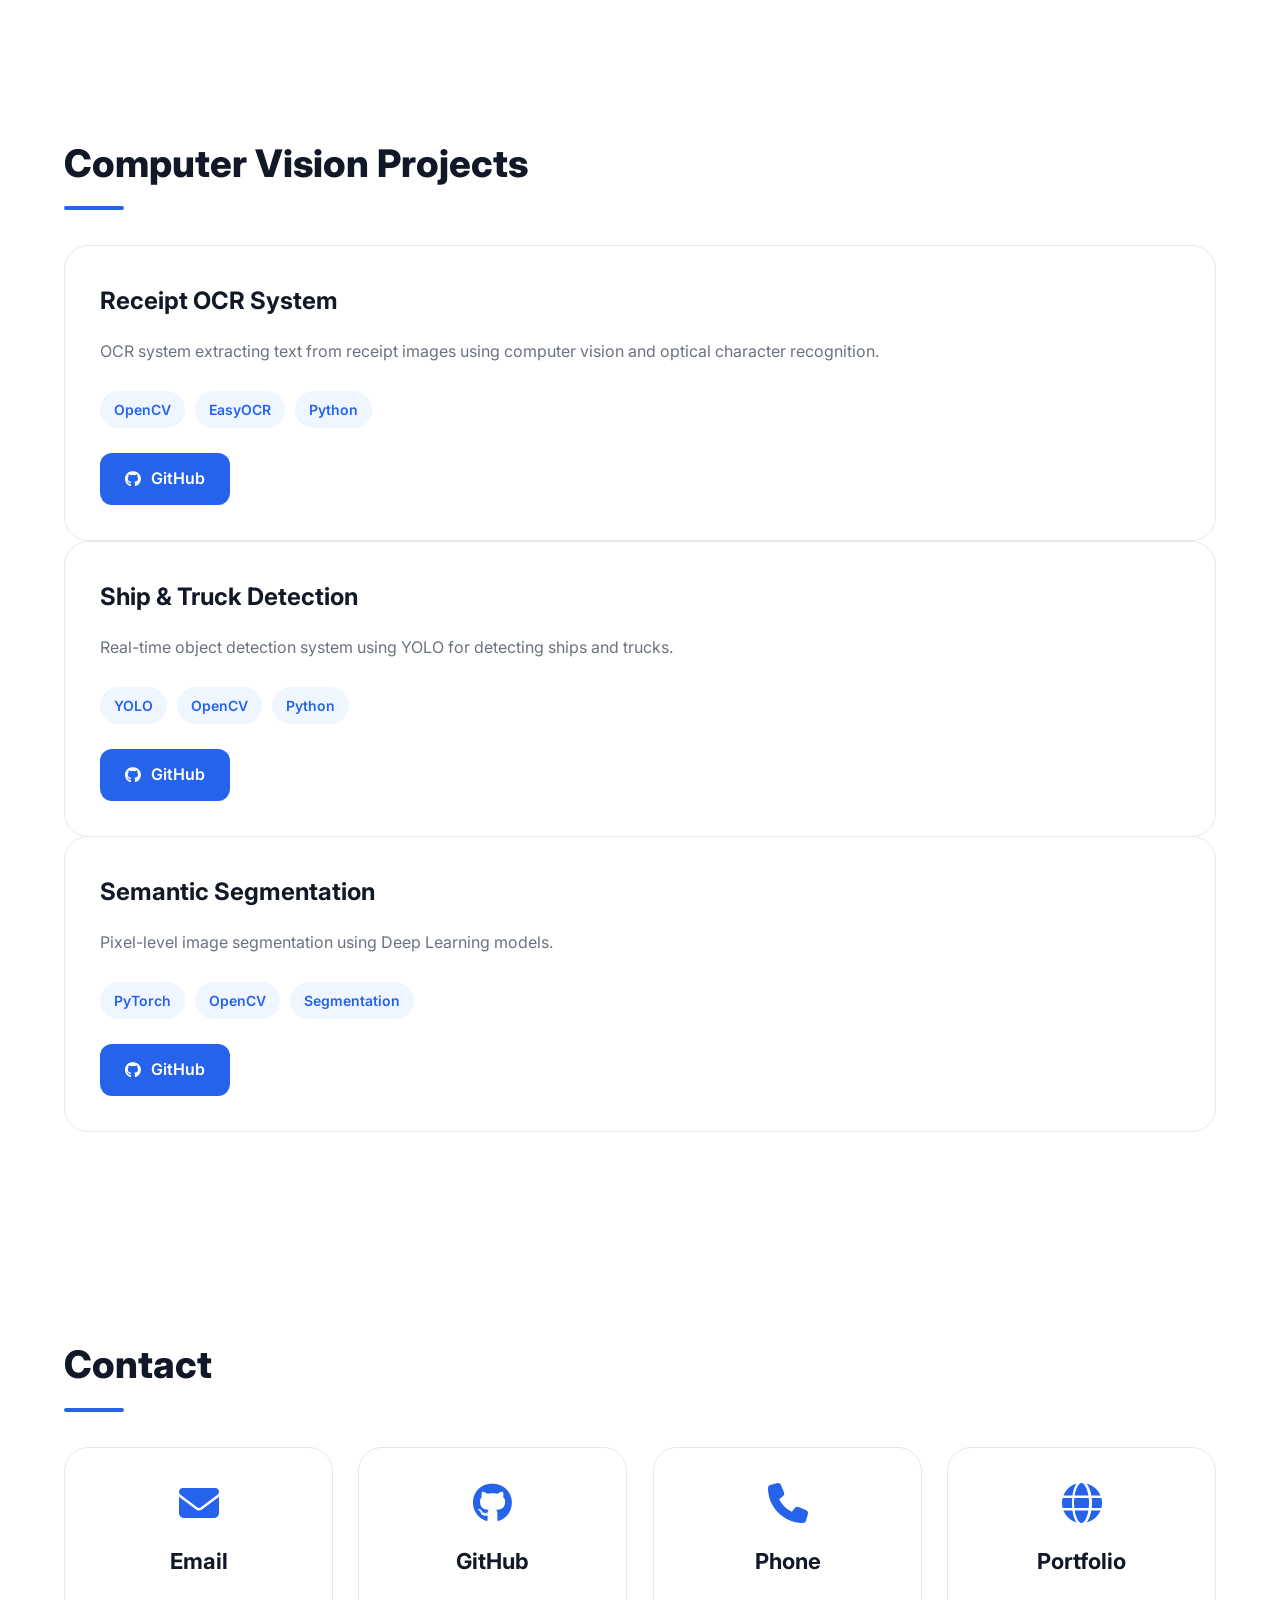
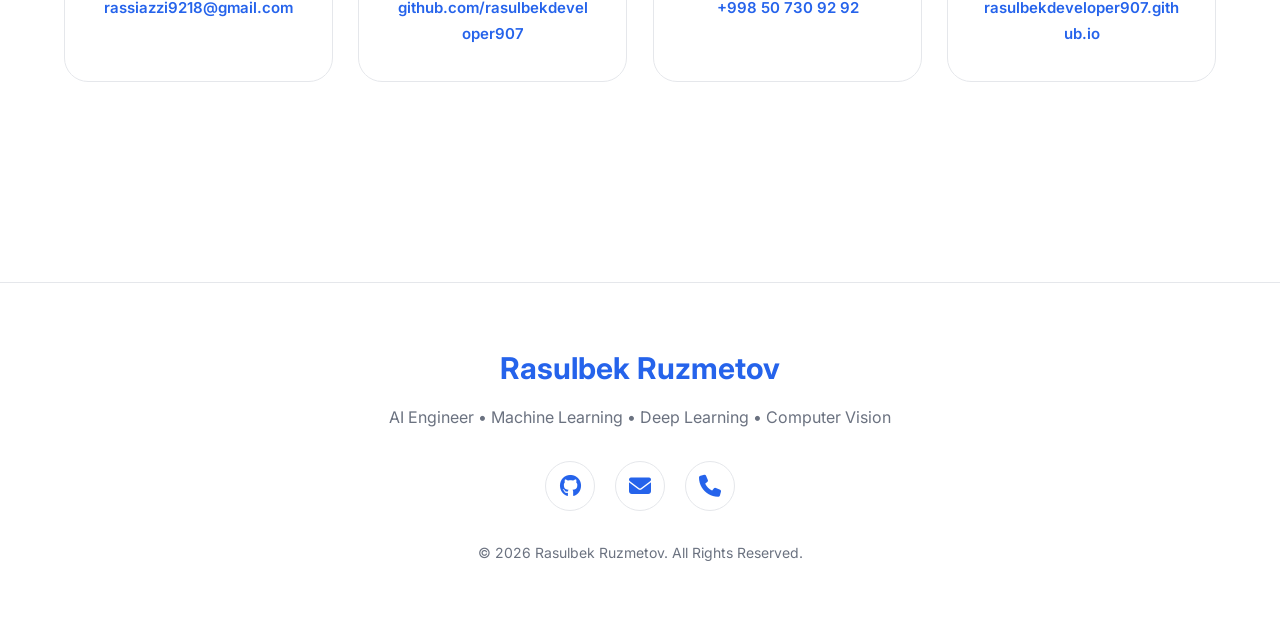
==== commit 3795b939: "fsaudasuh" ====
--- a/index.html
+++ b/index.html
@@ -126,6 +126,8 @@
 
 <!-- =========================
 HERO SECTION
+========================= -->
+
 <section class="hero">
 
 <div class="container hero-grid">
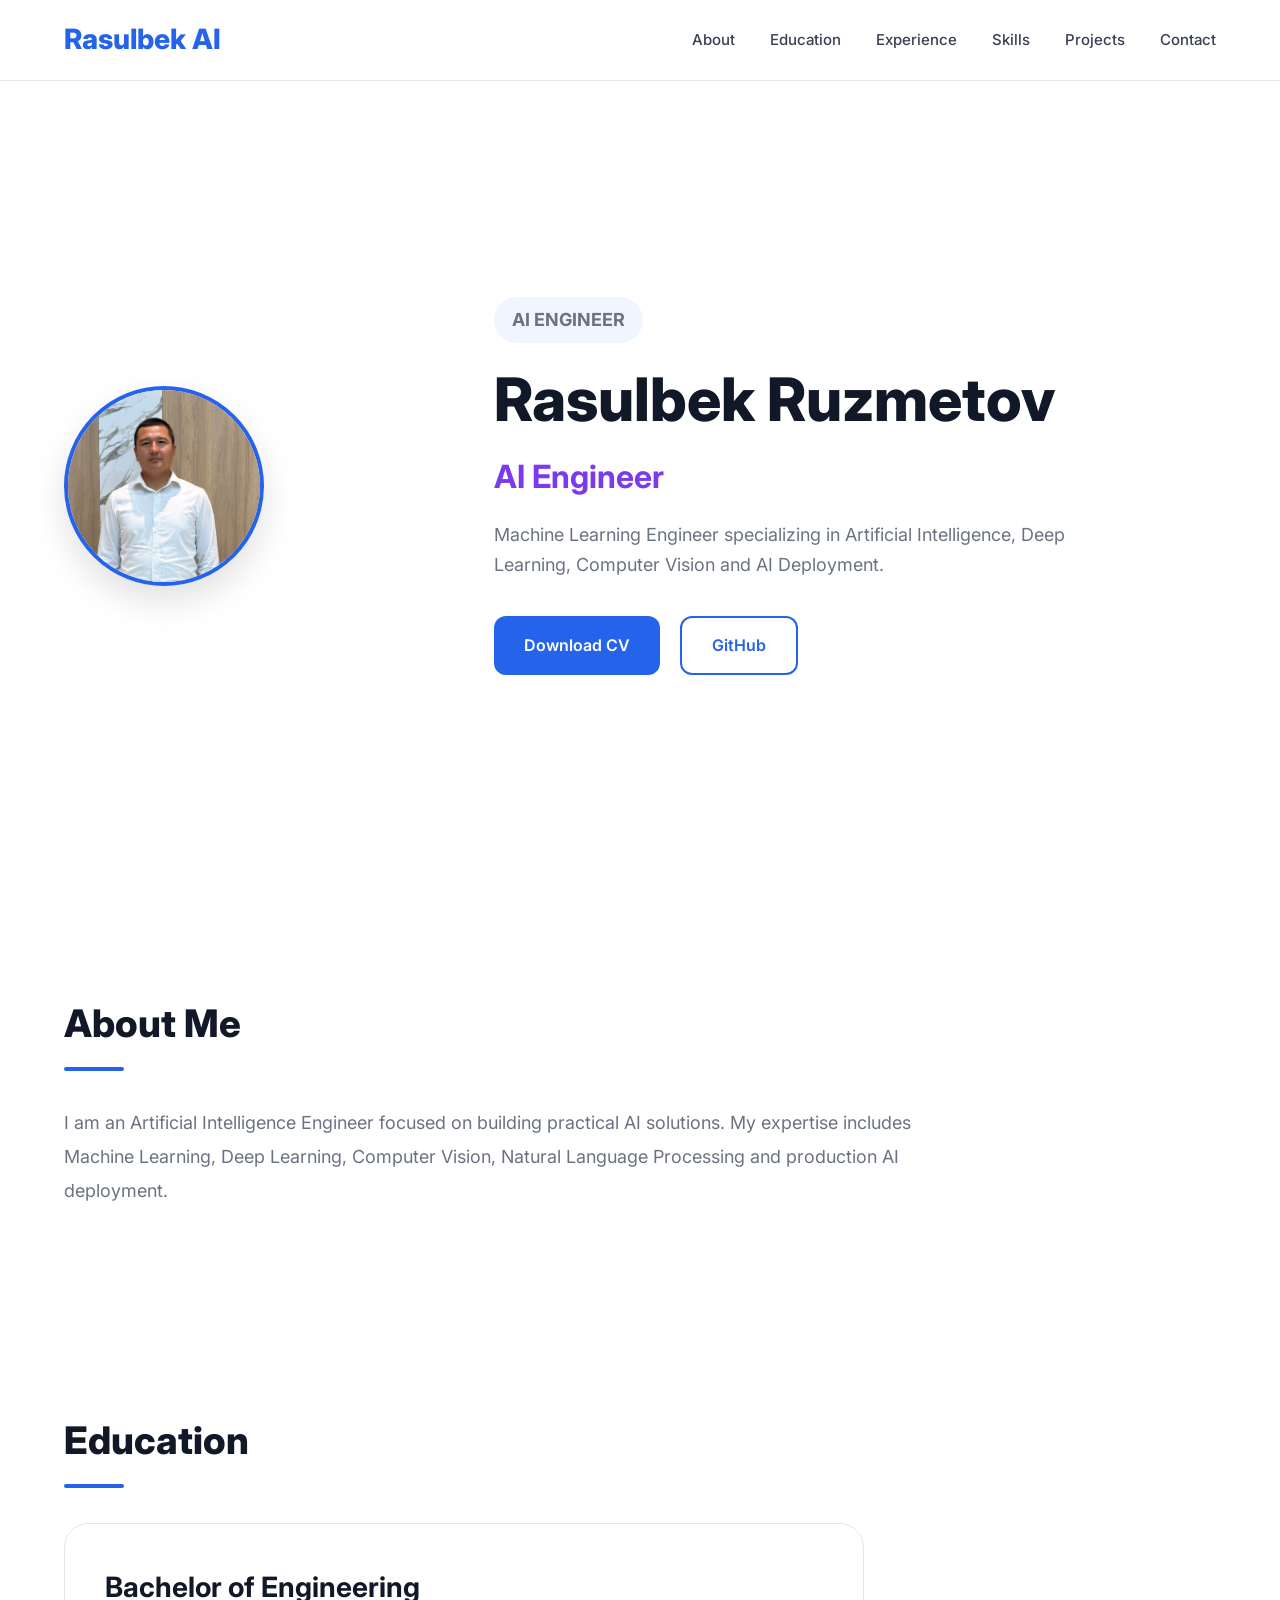
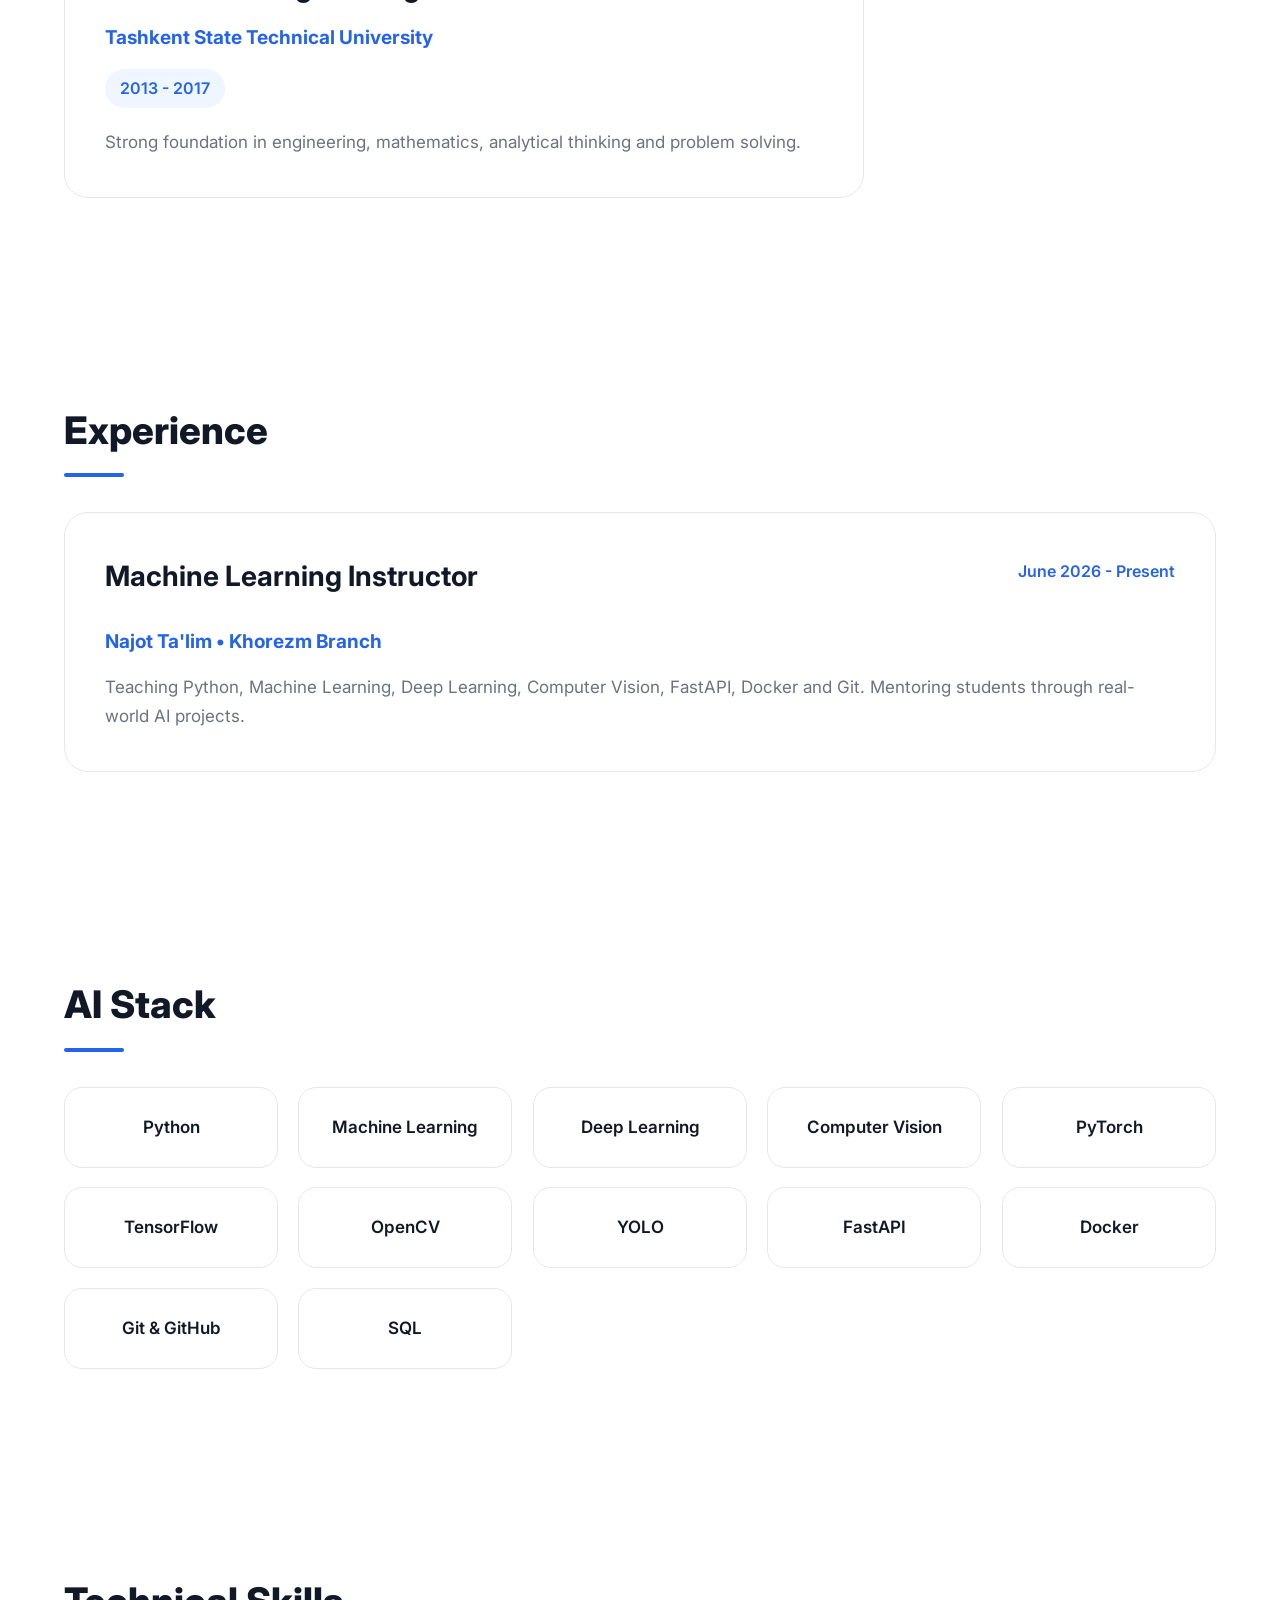
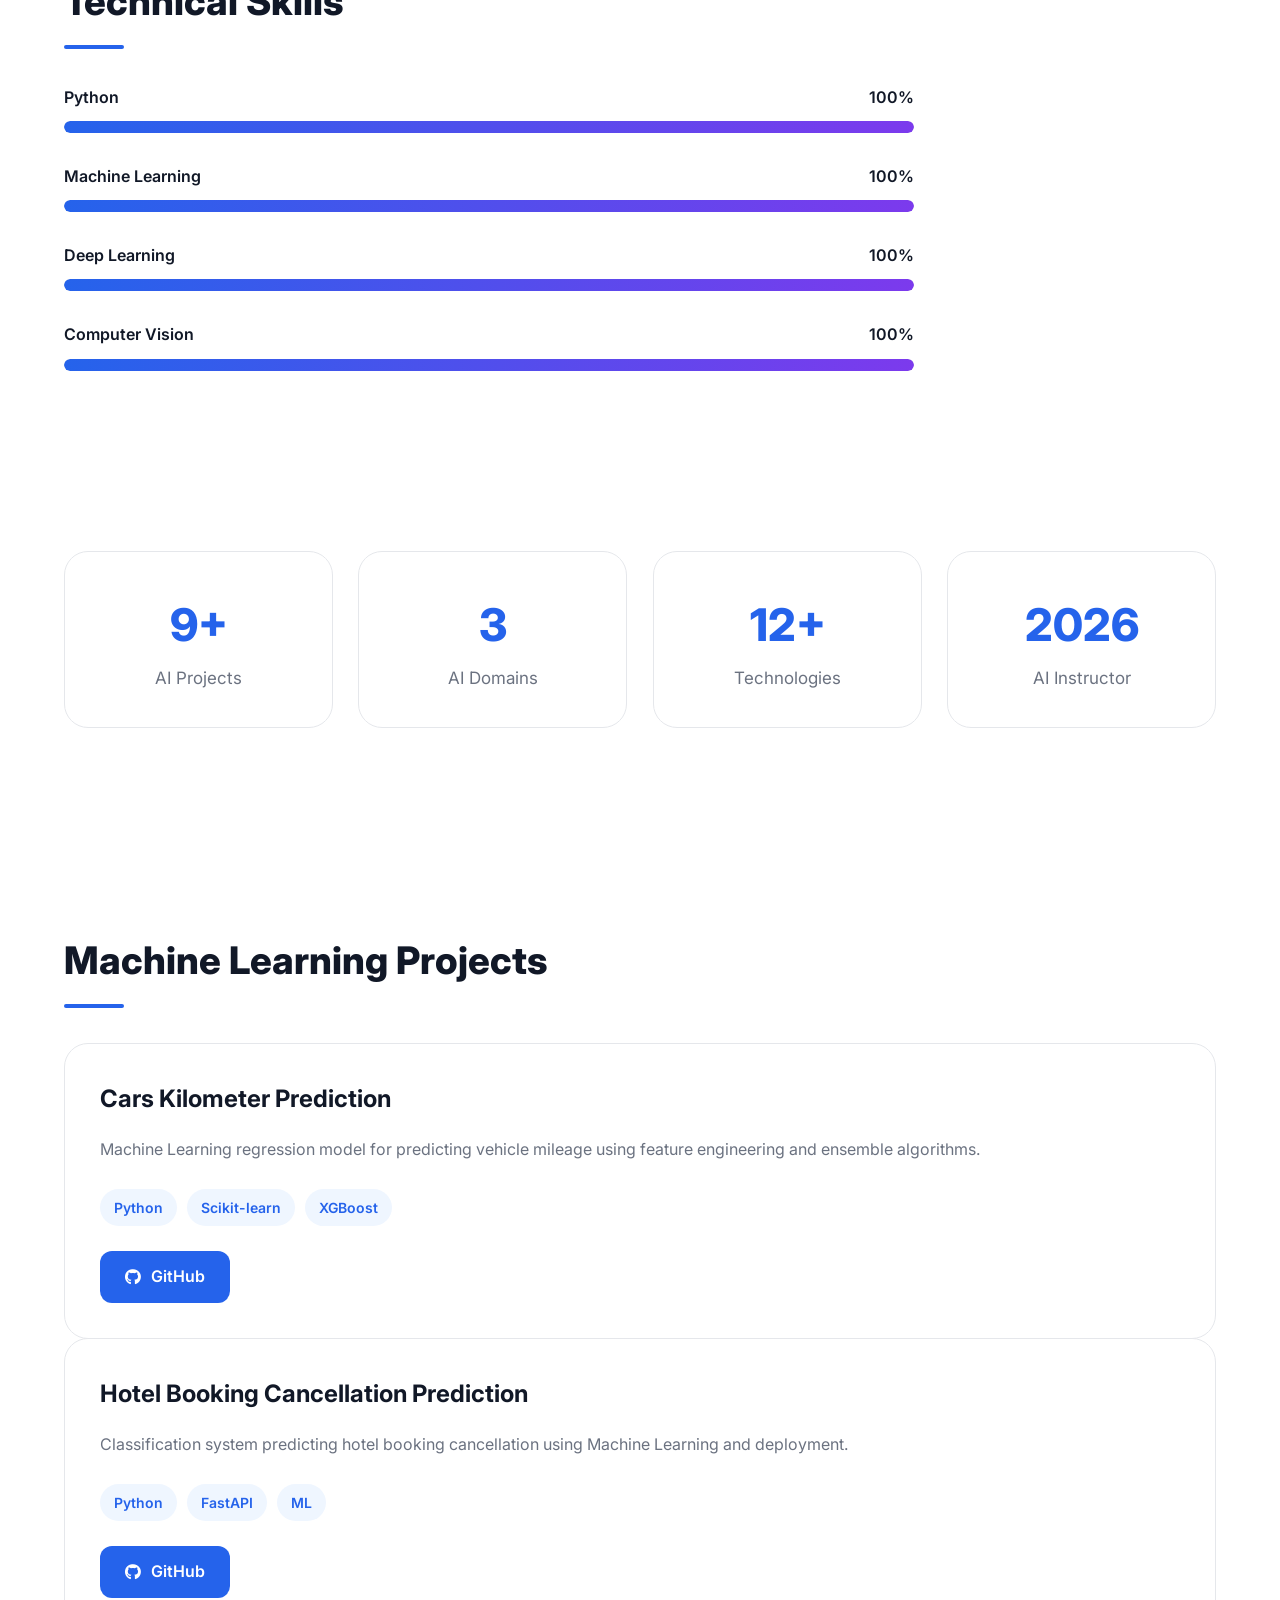
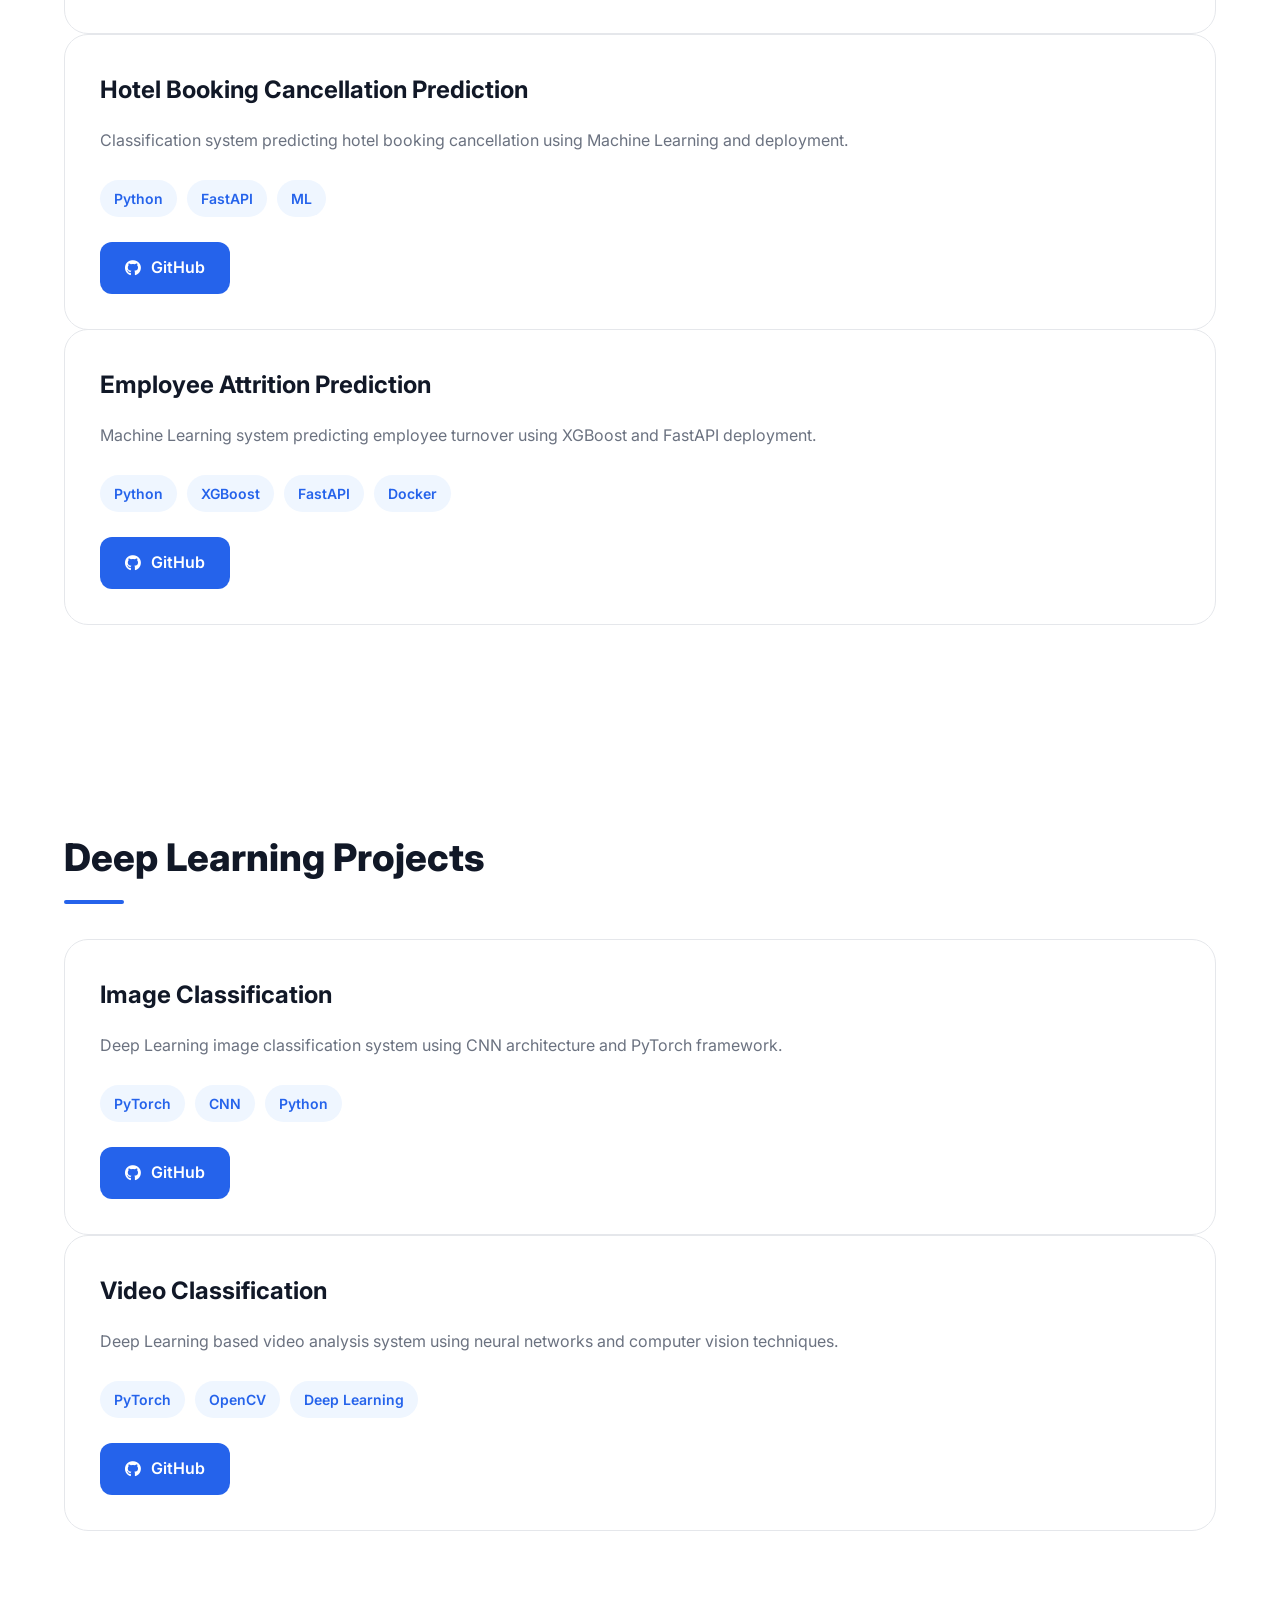
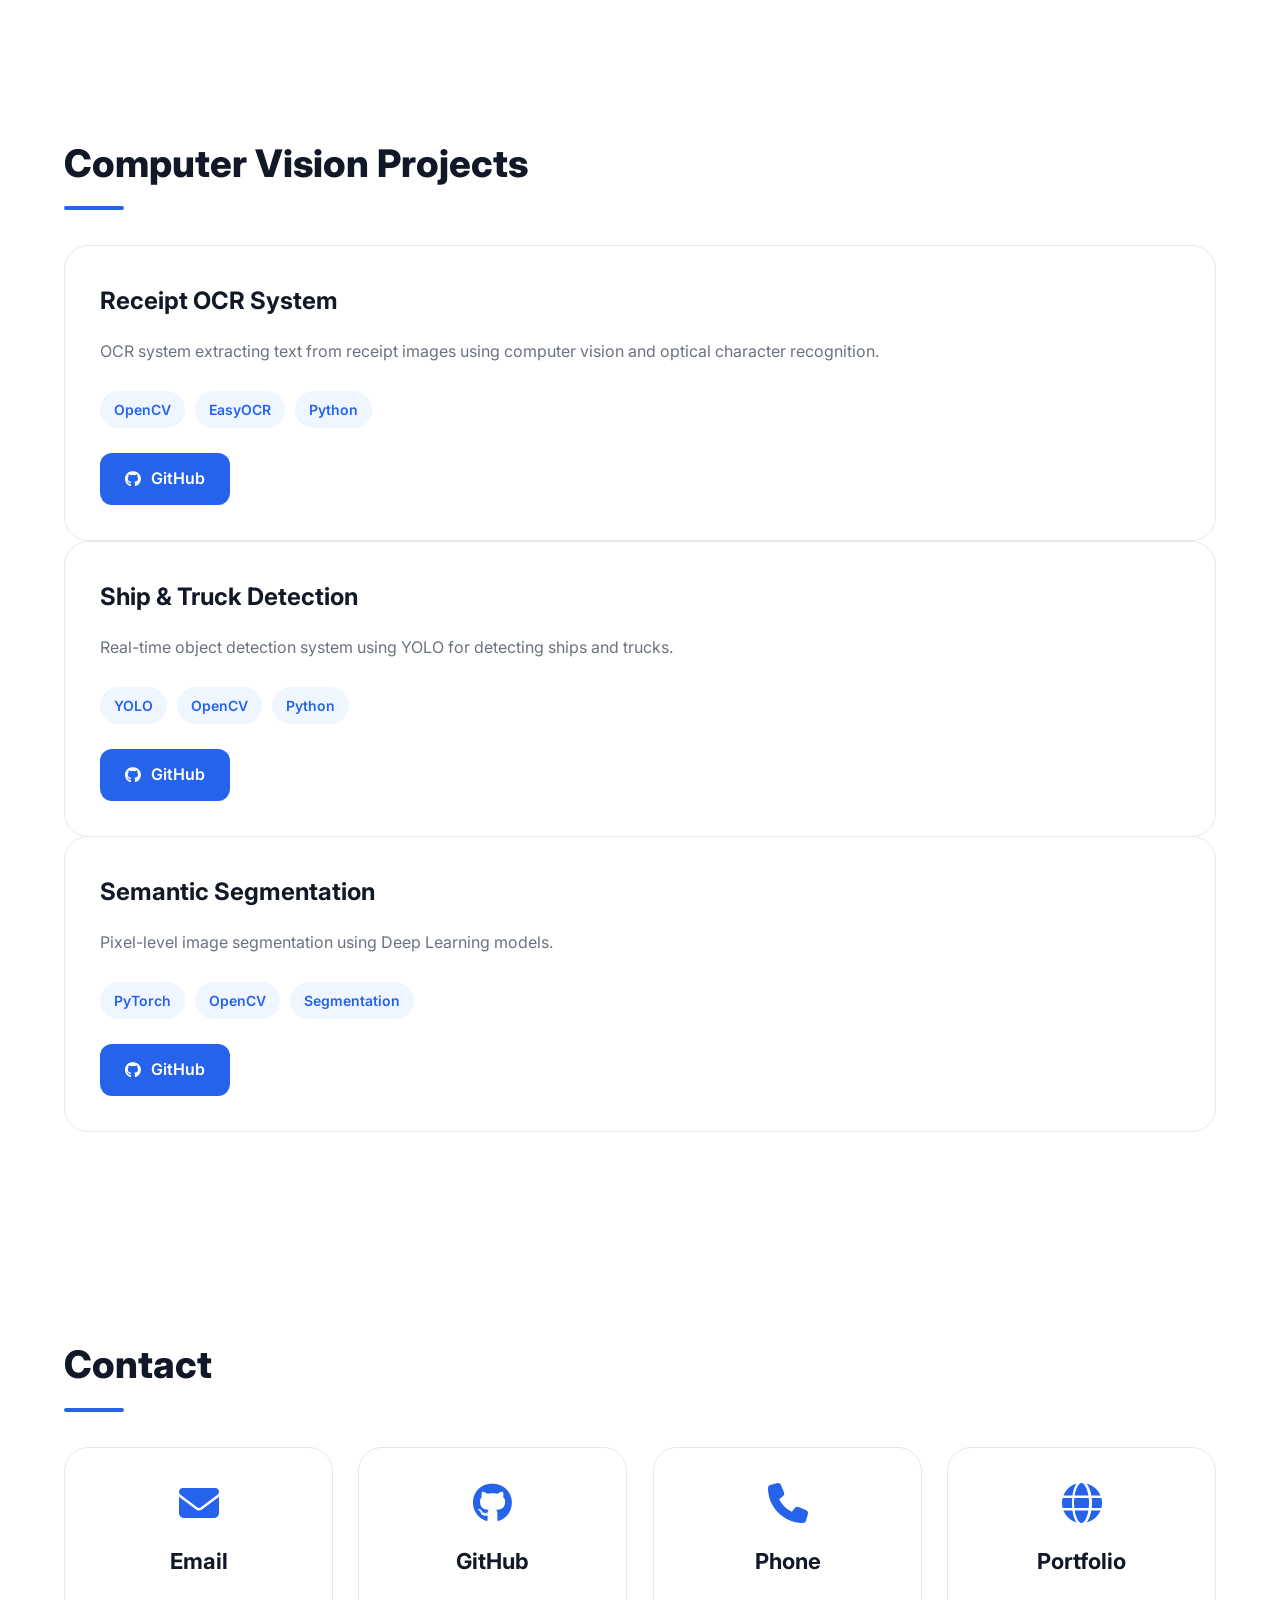
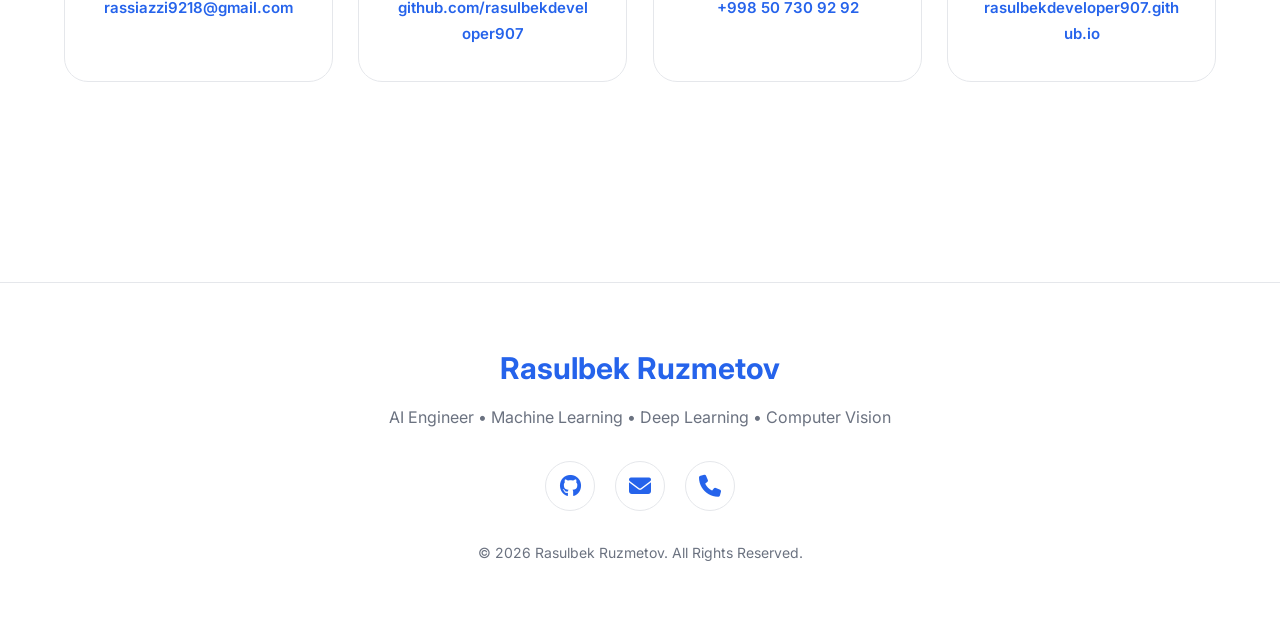
==== commit 7fe3d32e: "dsdadff" ====
--- a/index.html
+++ b/index.html
@@ -547,7 +547,7 @@
 Python
 
 <span>
-95%
+100%
 </span>
 
 </div>
@@ -577,7 +577,7 @@
 Machine Learning
 
 <span>
-90%
+100%
 </span>
 
 </div>
@@ -608,7 +608,7 @@
 Deep Learning
 
 <span>
-85%
+100%
 </span>
 
 </div>
@@ -639,7 +639,7 @@
 Computer Vision
 
 <span>
-90%
+100%
 </span>
 
 </div>
--- a/style.css
+++ b/style.css
@@ -275,23 +275,18 @@
 
 .hero-image img{
 
-
-width:280px;
-
-height:280px;
-
-
-object-fit:cover;
-
-
-border-radius:30px;
-
-
-box-shadow:
-
-
-0 25px 60px rgba(0,0,0,.15);
-
+    width:200px;
+
+    height:200px;
+
+    object-fit:cover;
+
+    border-radius:50%;
+
+    border:4px solid #2563eb;
+
+    box-shadow:
+    0 15px 35px rgba(0,0,0,.12);
 
 }
 
@@ -816,7 +811,7 @@
 .python{
 
 
-width:95%;
+width:100%;
 
 
 }
@@ -826,7 +821,7 @@
 .ml{
 
 
-width:90%;
+width:100%;
 
 
 }
@@ -836,7 +831,7 @@
 .dl{
 
 
-width:85%;
+width:100%;
 
 
 }
@@ -846,7 +841,7 @@
 .cv{
 
 
-width:90%;
+width:100%;
 
 
 }
